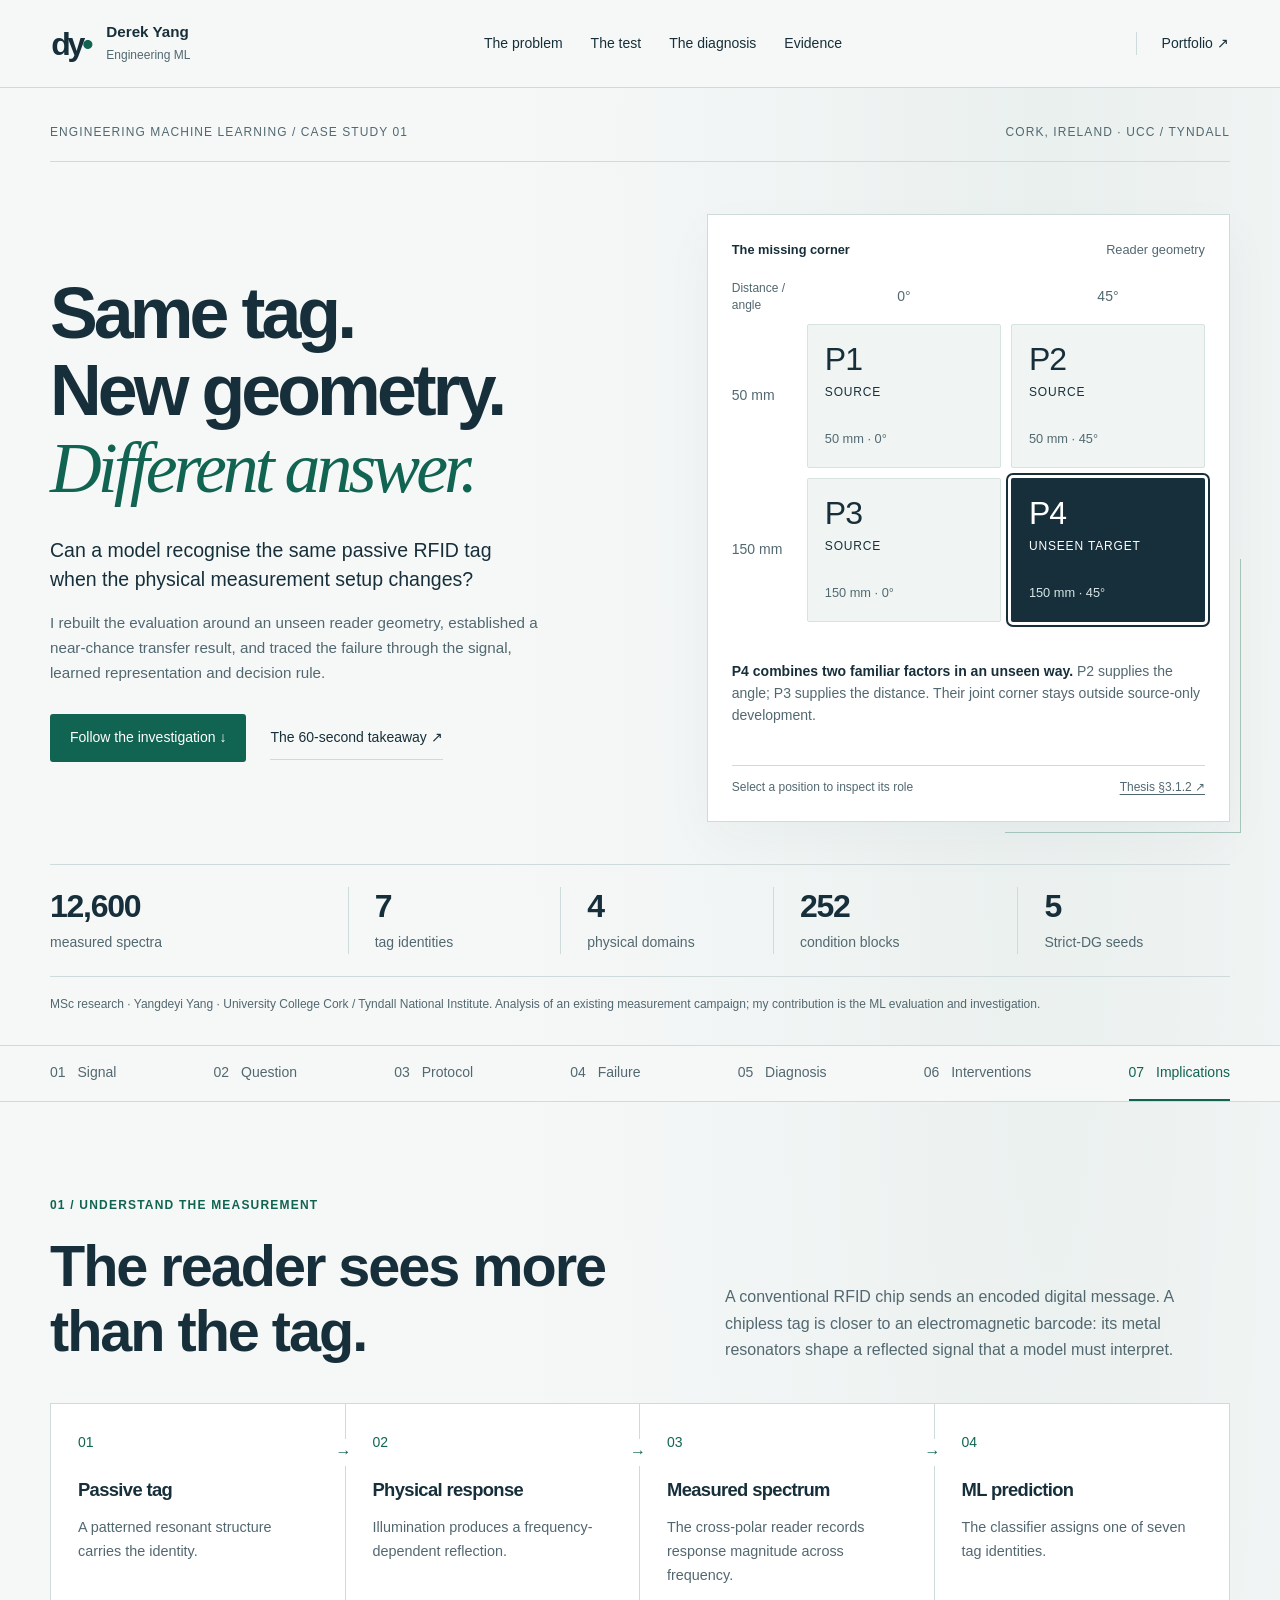
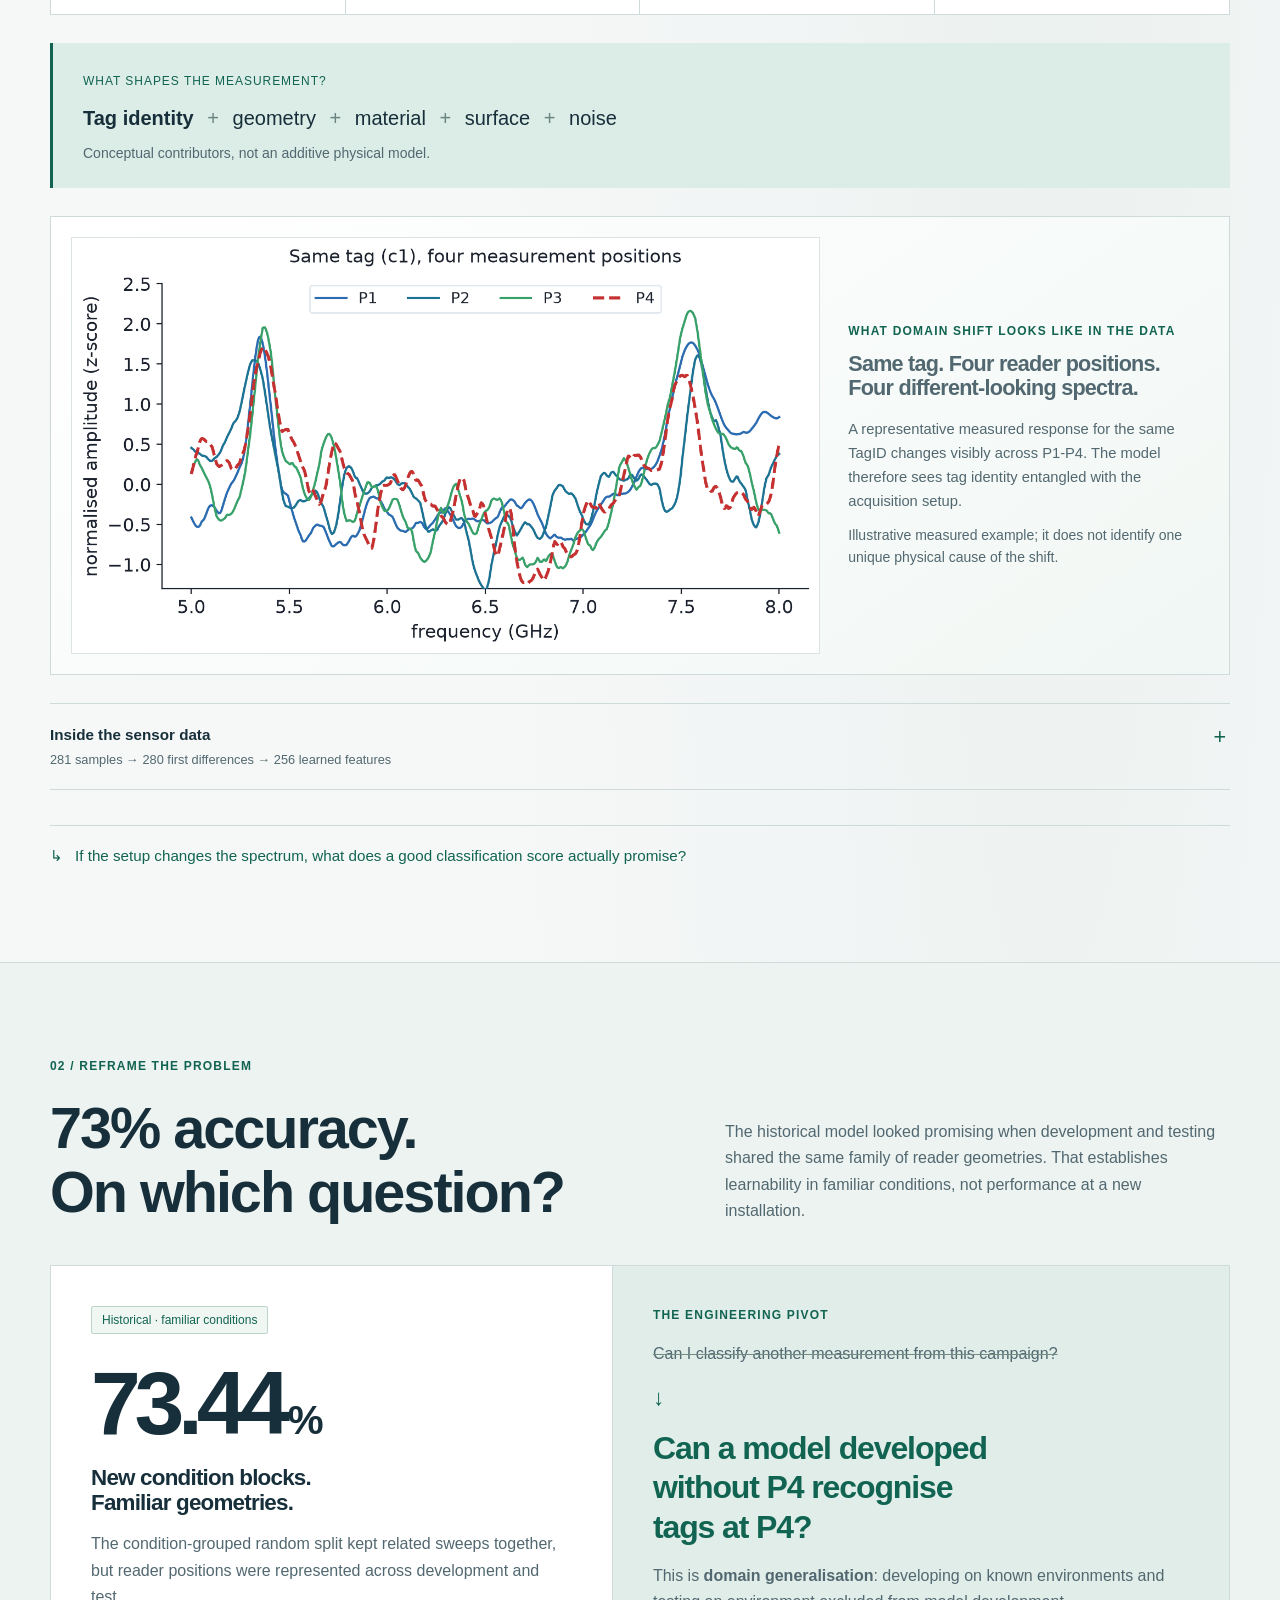
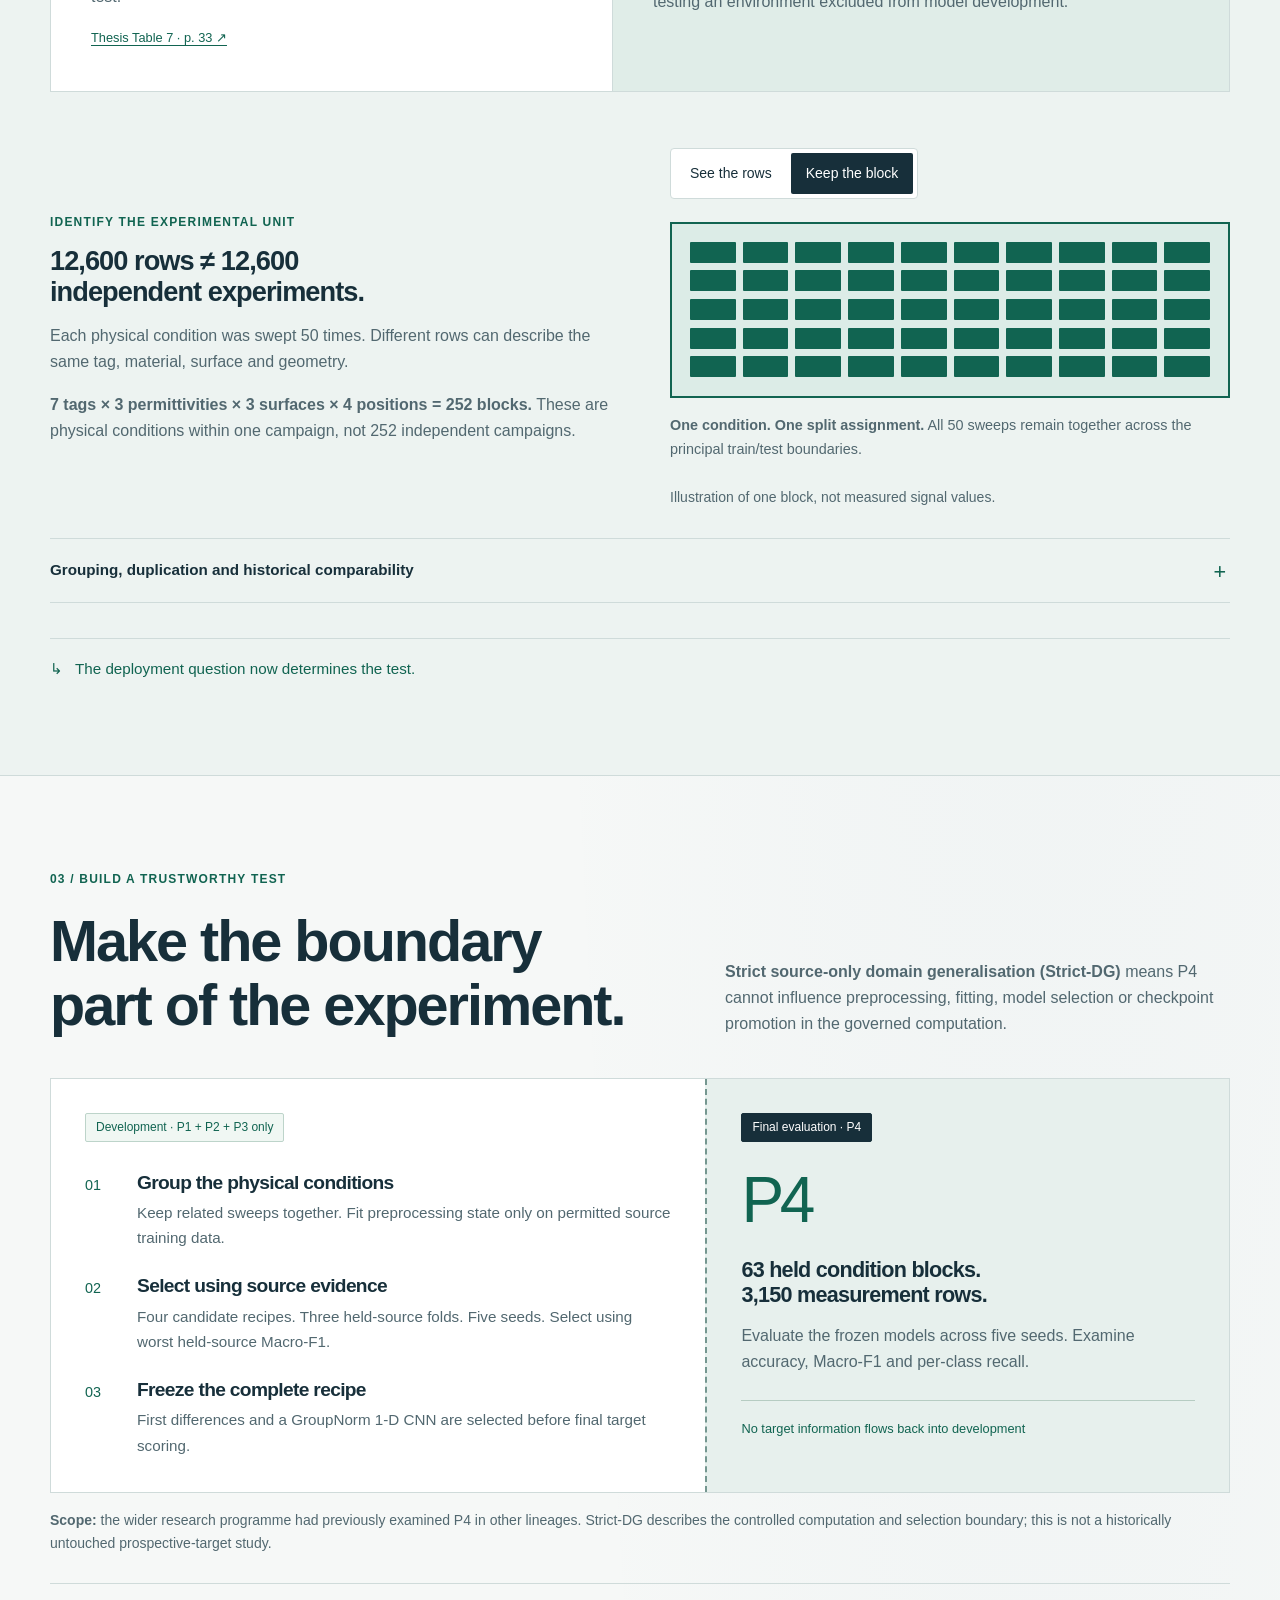
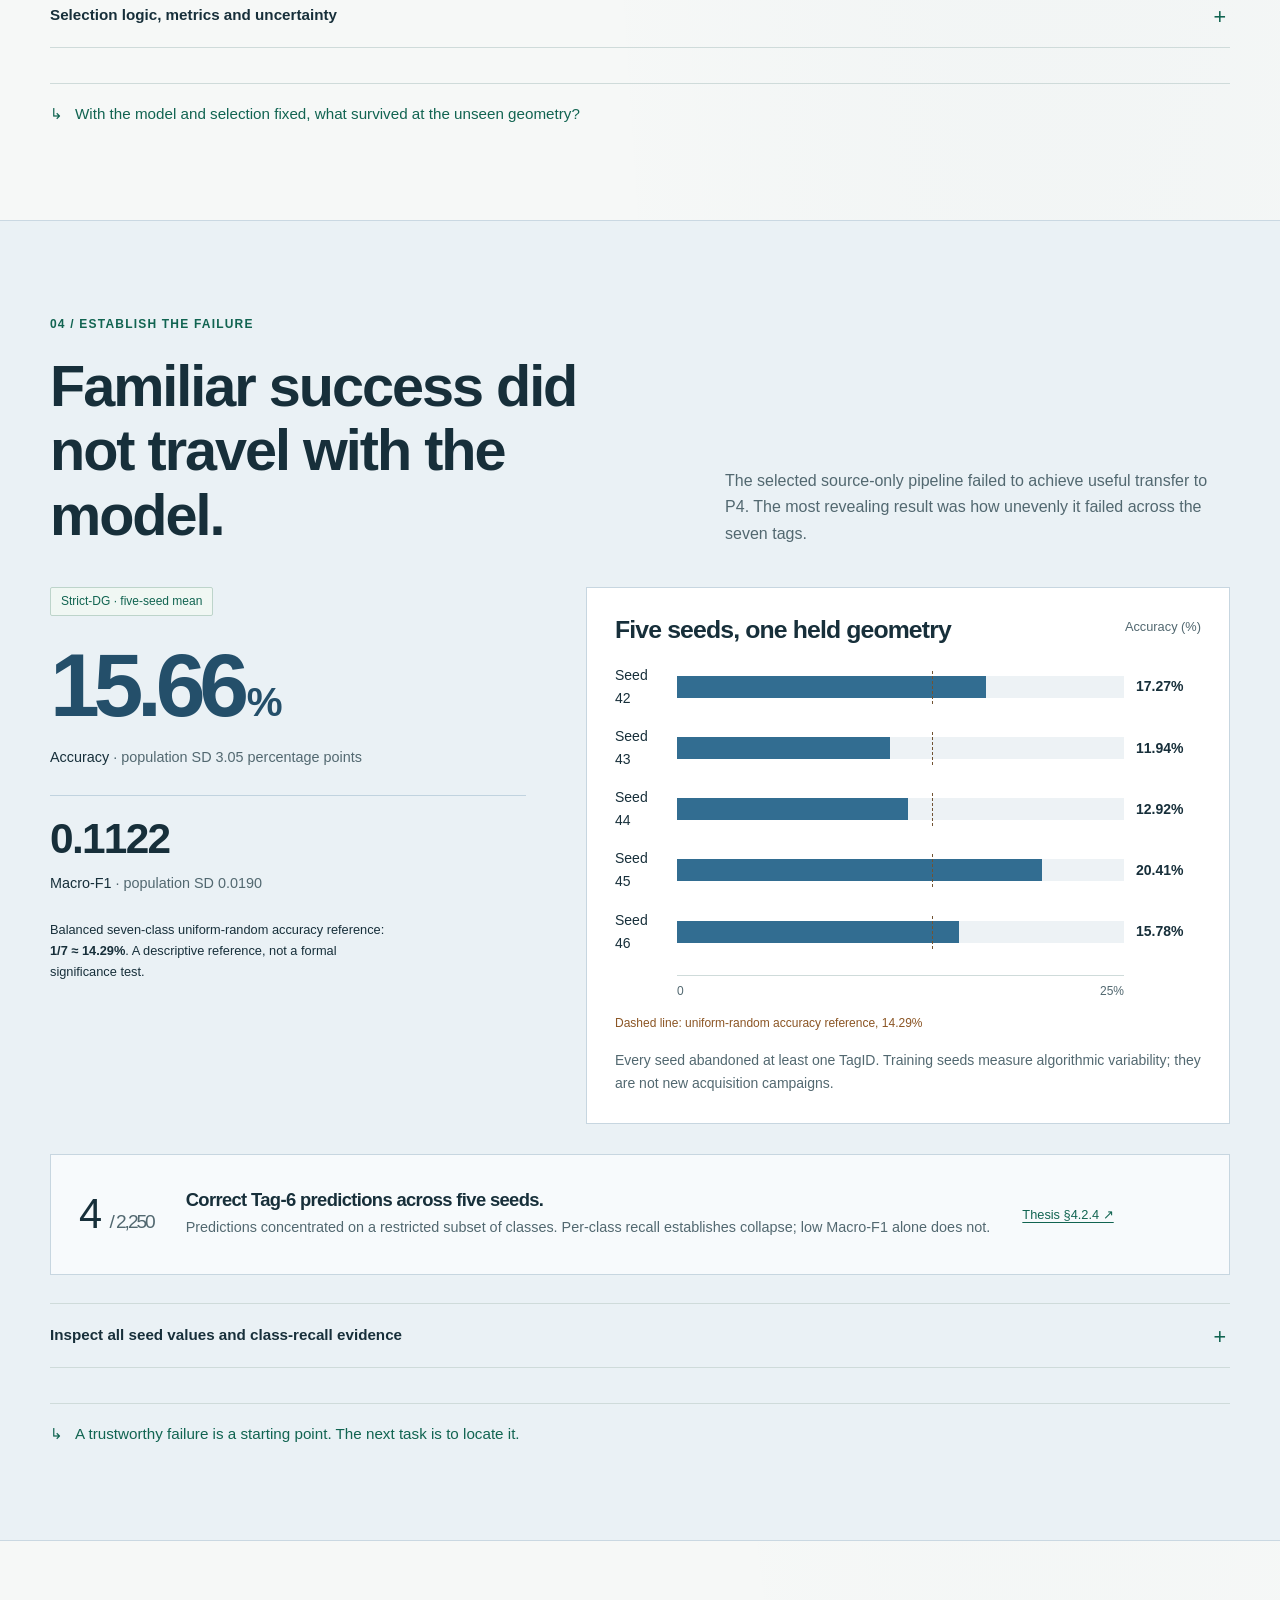
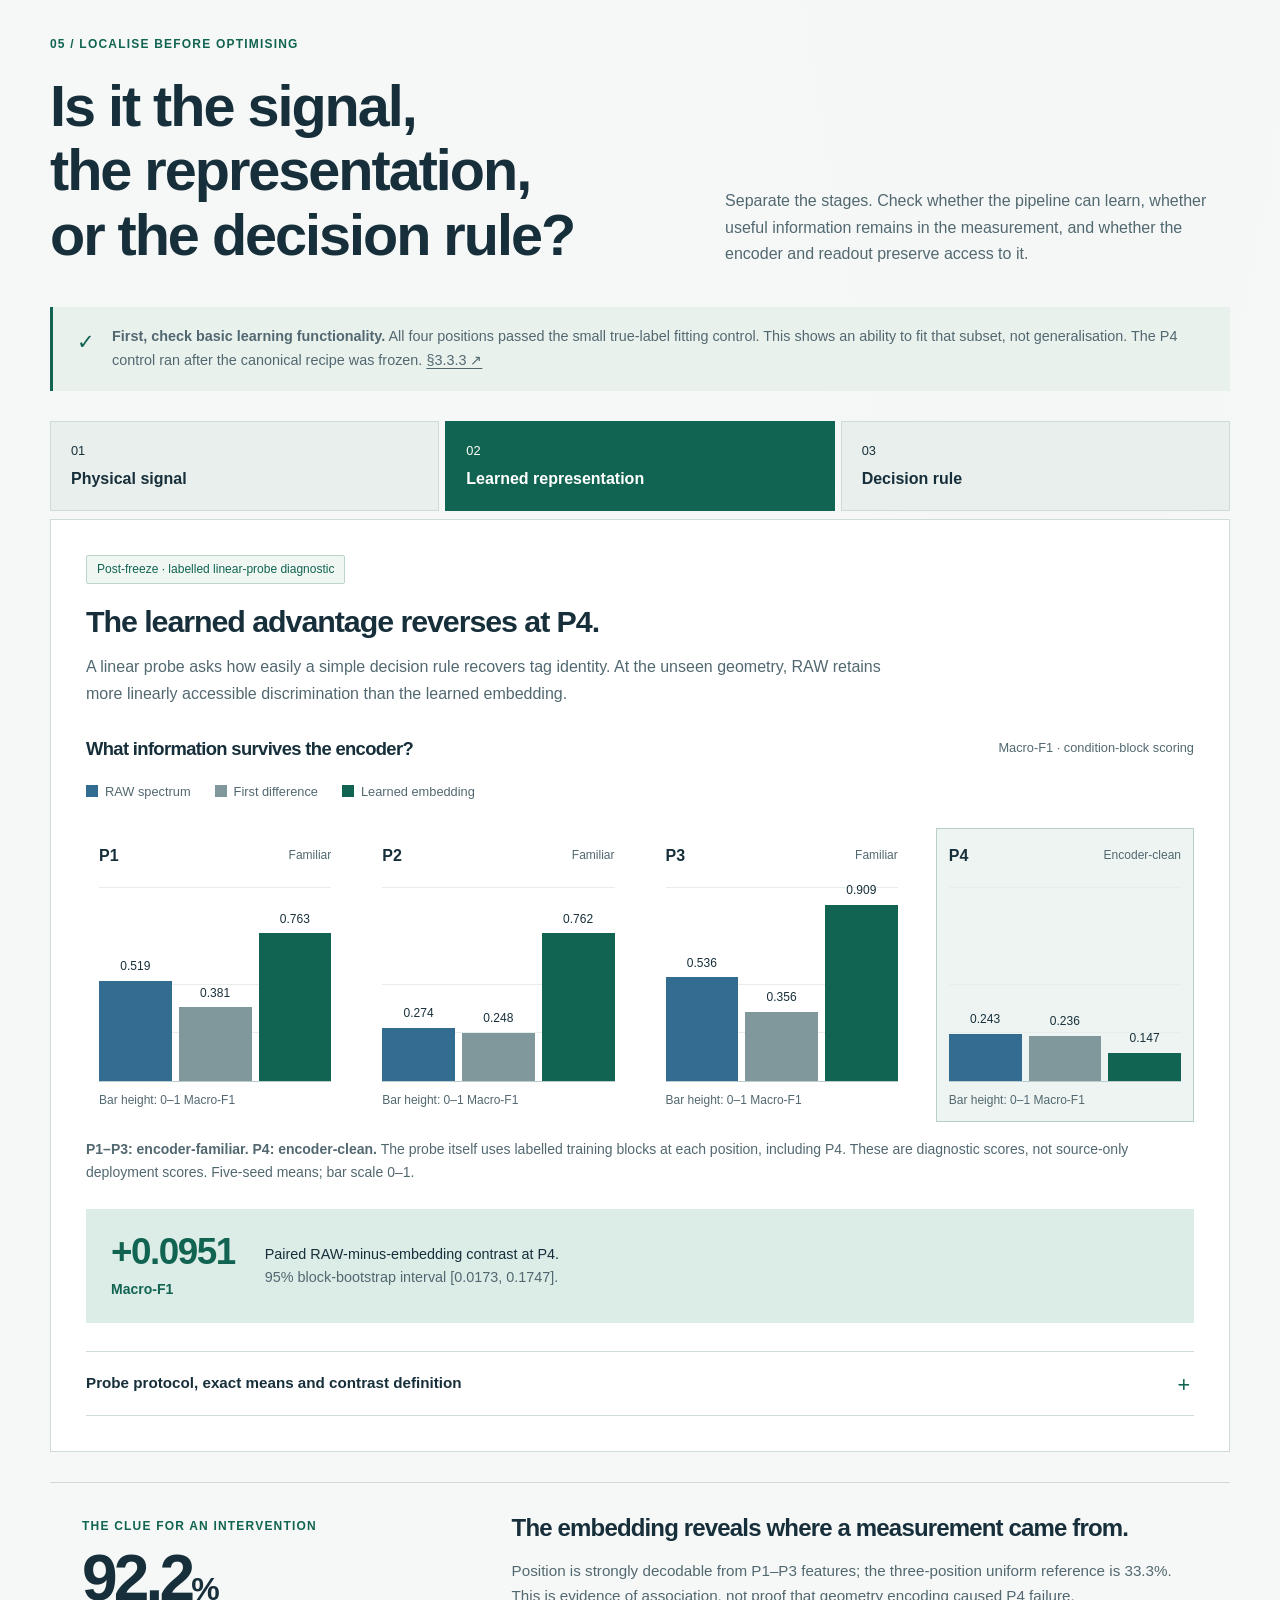
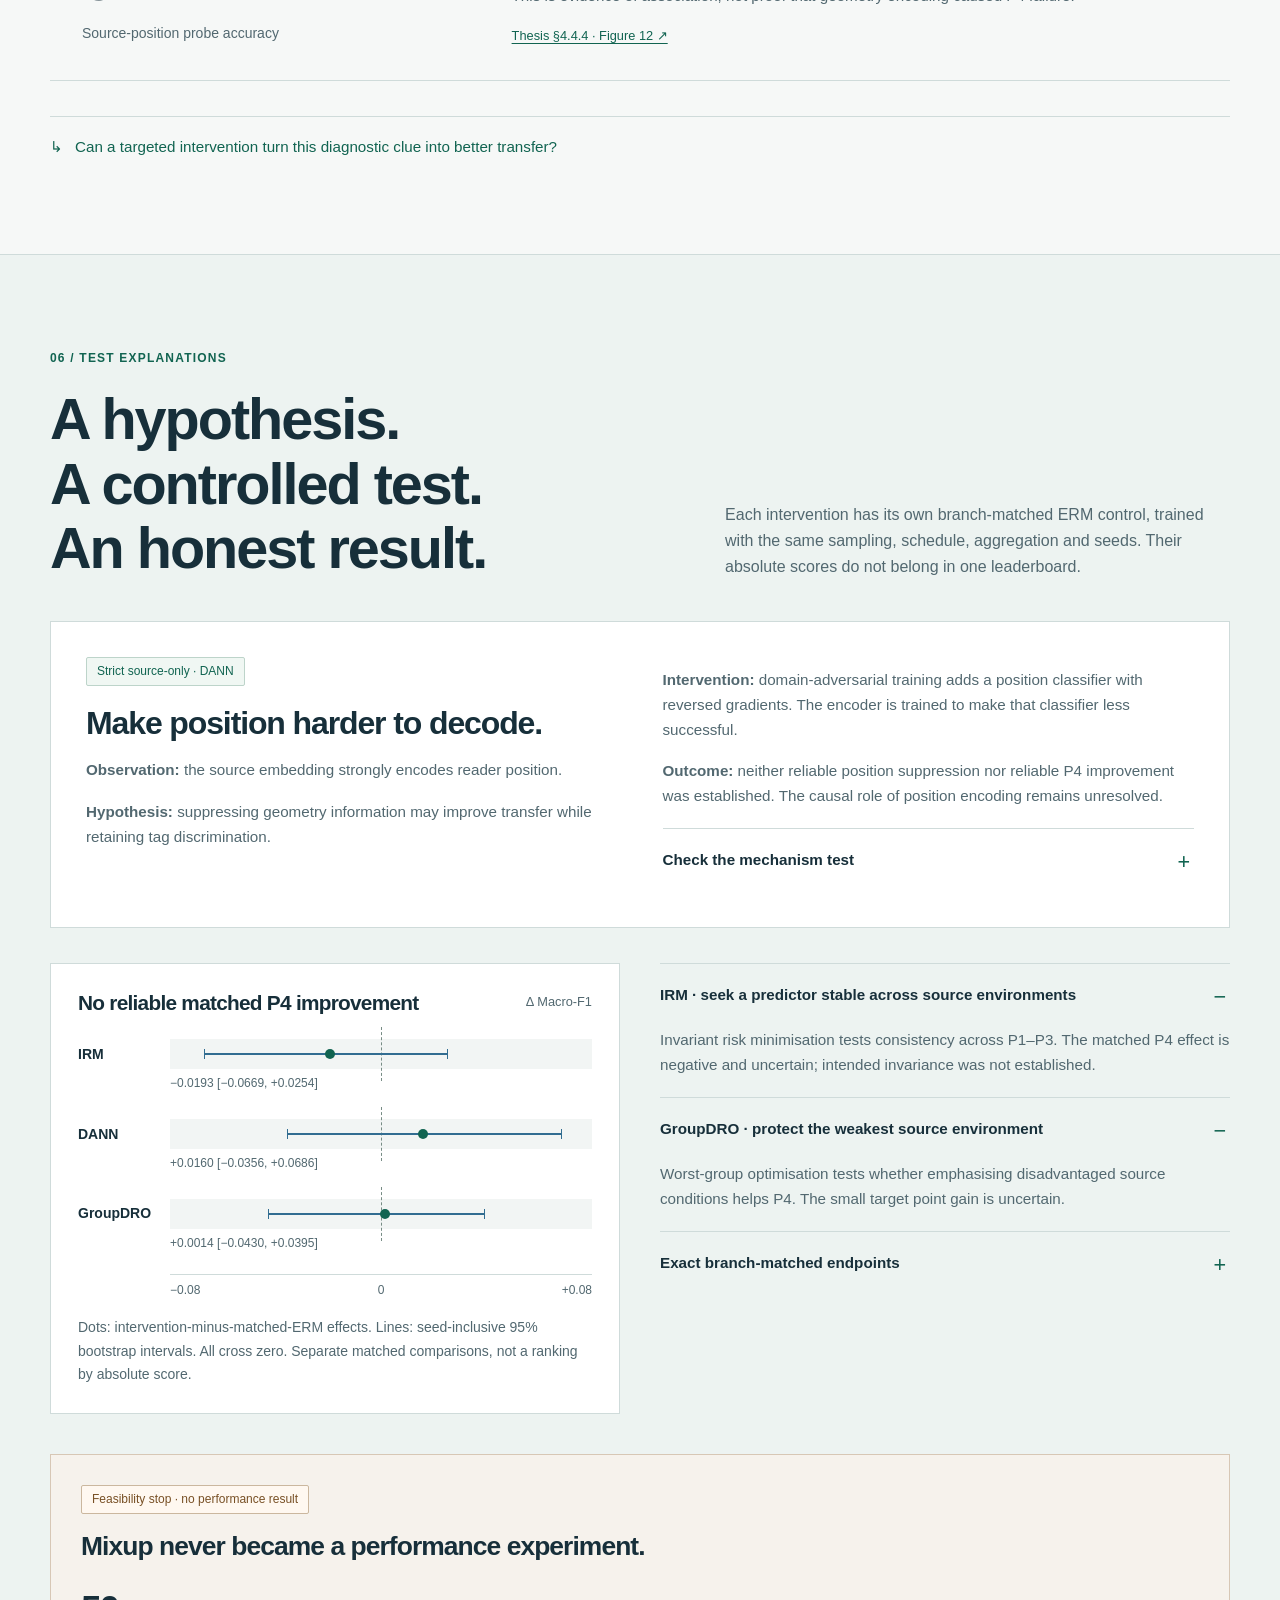
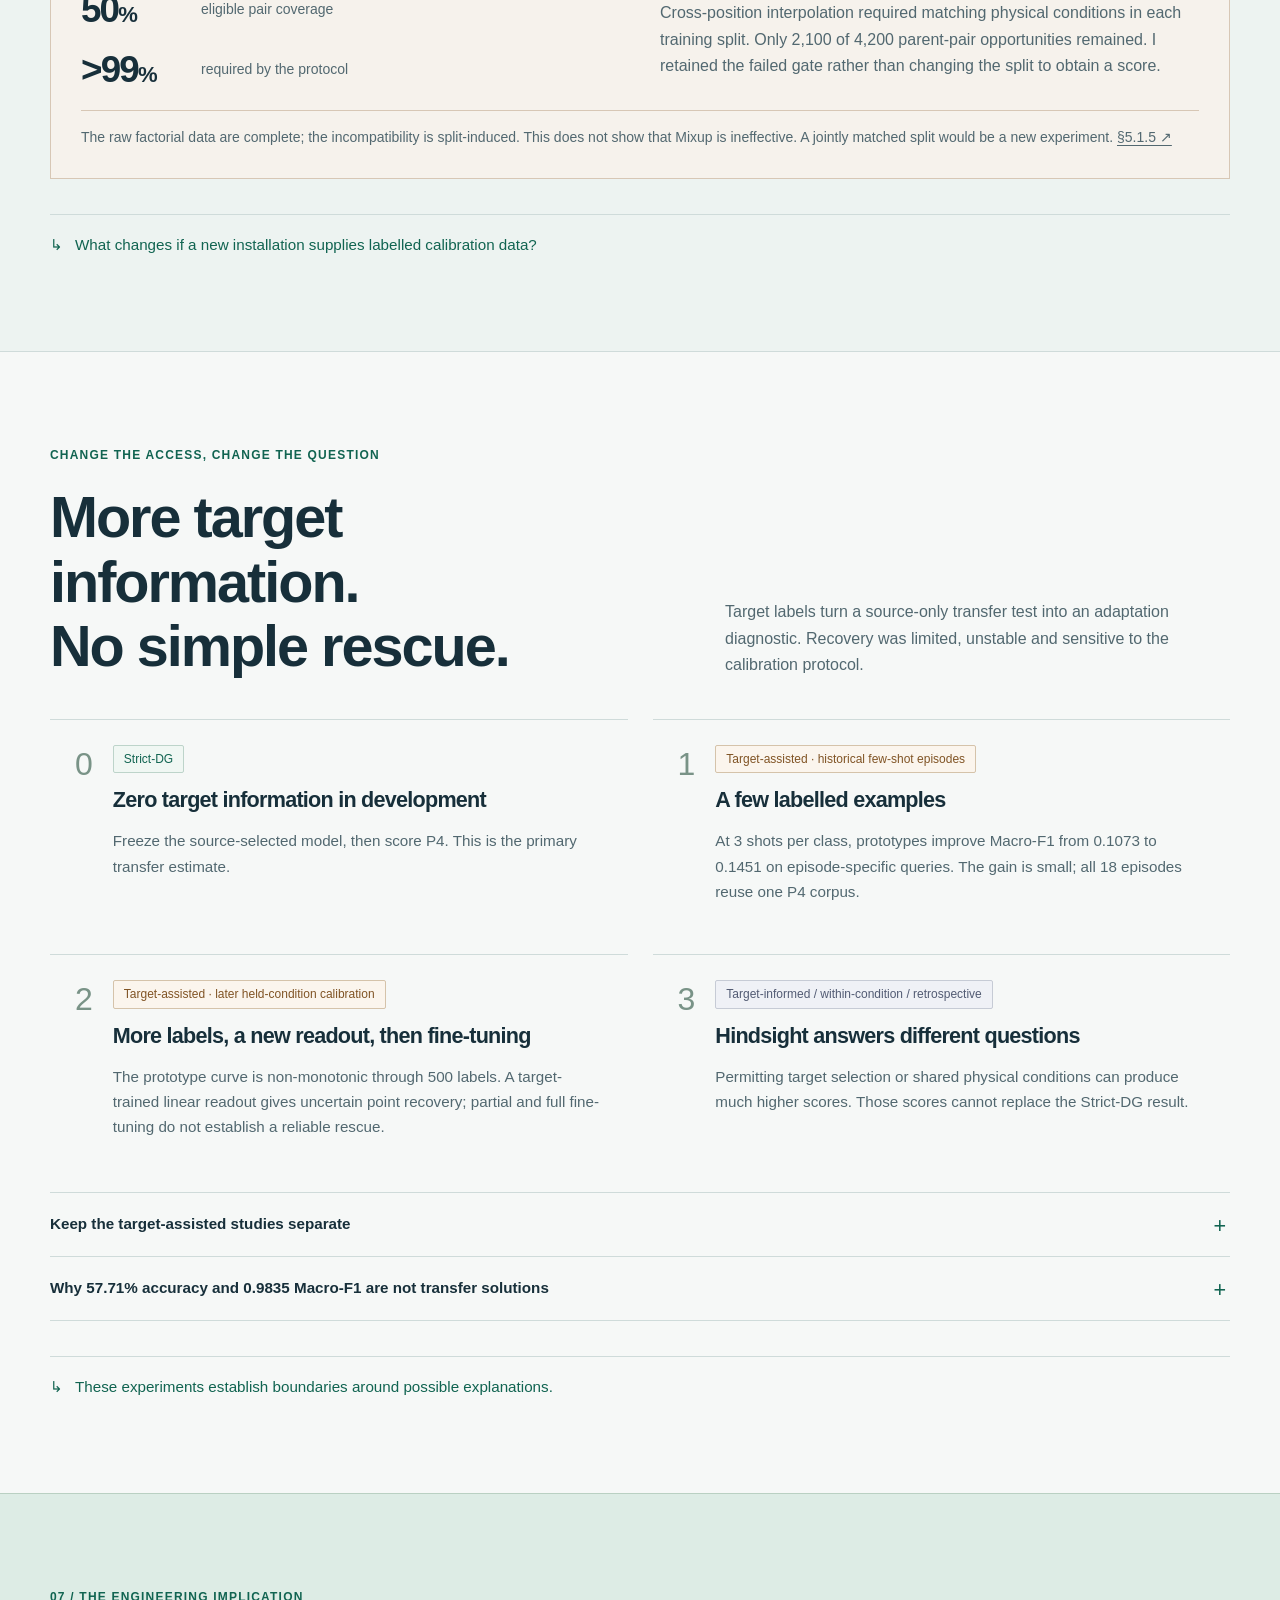
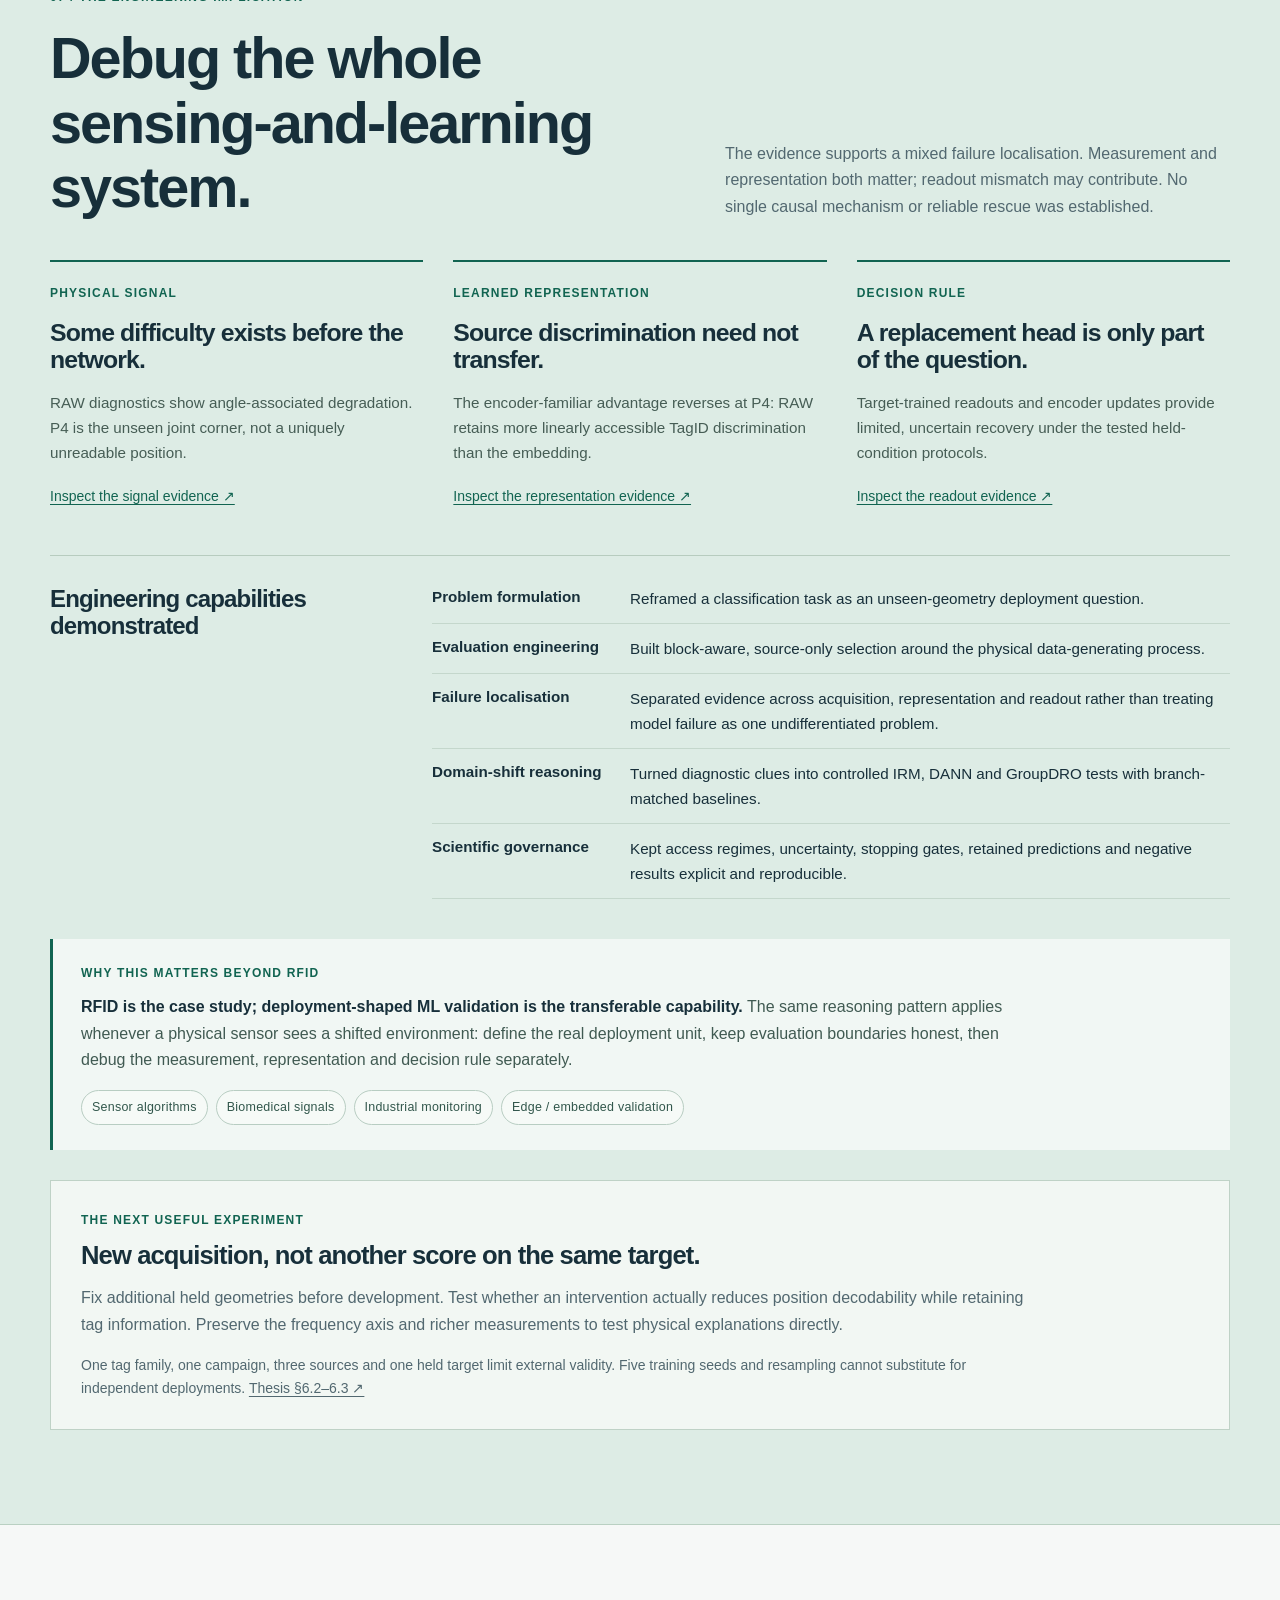
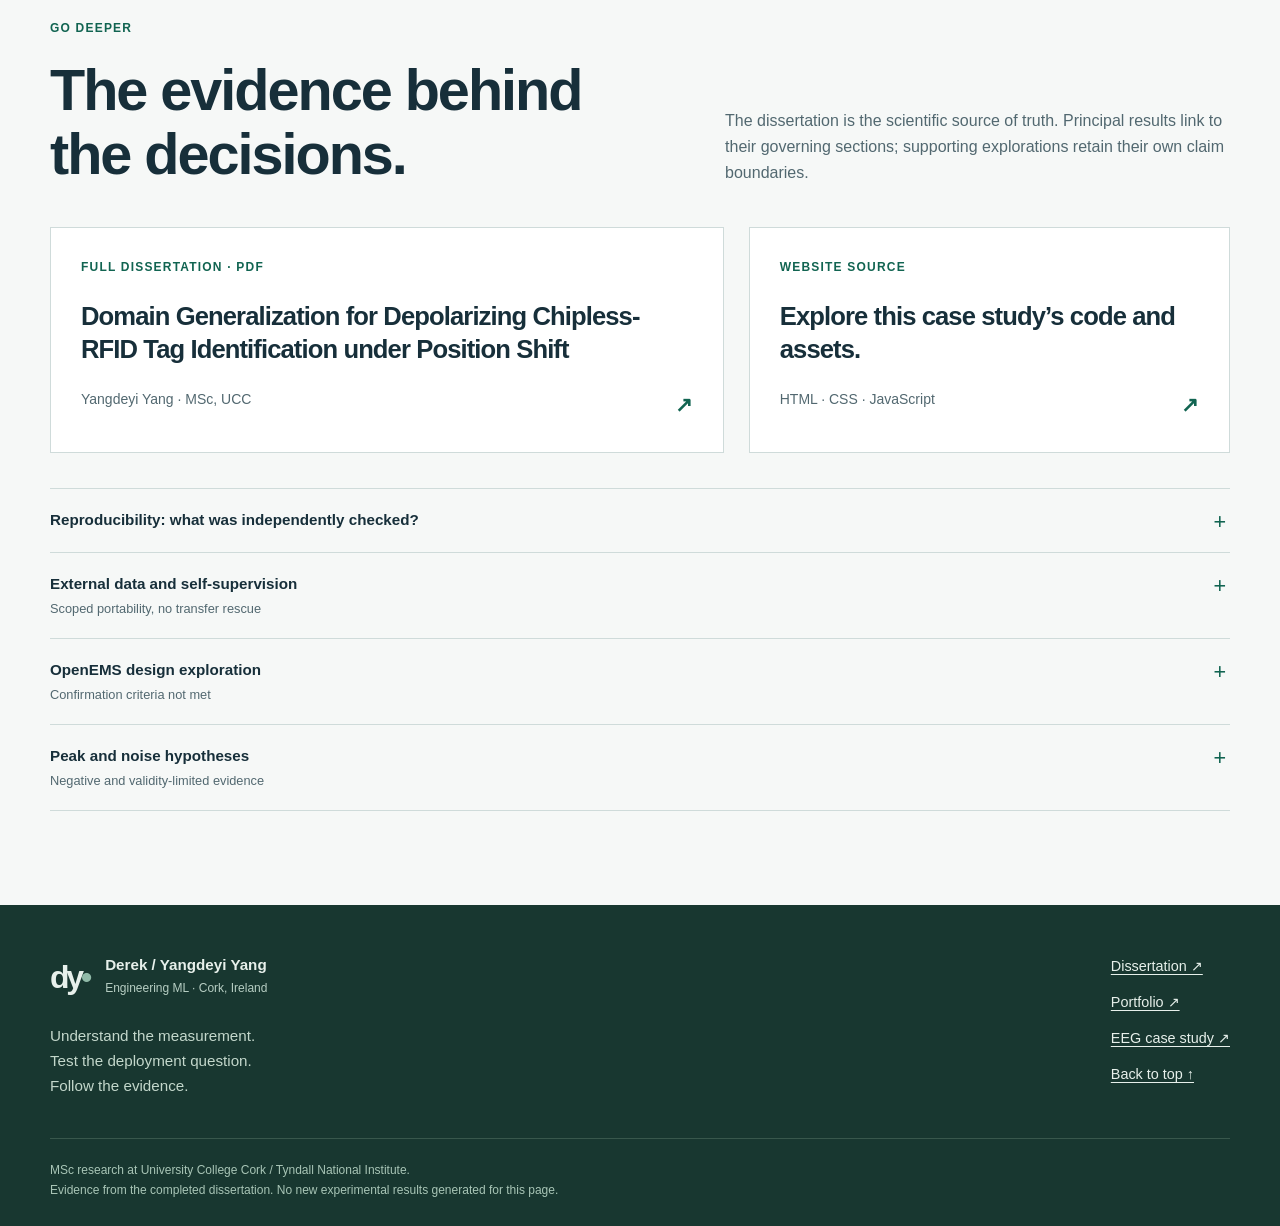
==== CRFID-research-website/index.html @ f4a33260 "Consolidate EEG and CRFID case-study deployments" ====
<!doctype html>
<html lang="en">
<head>
<meta charset="utf-8"><meta name="viewport" content="width=device-width, initial-scale=1">
<meta name="description" content="Derek Yang's Engineering ML case study: physical domain shift, rigorous evaluation and failure localisation in chipless RFID.">
<meta name="author" content="Yangdeyi Yang"><meta name="theme-color" content="#f6f8f7">
<title>Same tag. New geometry. | Derek Yang · Engineering ML</title>
<link rel="icon" href="data:,">
<link rel="canonical" href="https://derekamethy.github.io/CRFID-research-website/">
<meta property="og:type" content="website">
<meta property="og:site_name" content="Derek Yang - Engineering ML">
<meta property="og:title" content="Same tag. New geometry. Different answer.">
<meta property="og:description" content="A physical-world ML case study in domain shift, rigorous evaluation and failure localisation for chipless RFID.">
<meta property="og:url" content="https://derekamethy.github.io/CRFID-research-website/">
<meta name="twitter:card" content="summary">
<meta name="twitter:title" content="Same tag. New geometry. Different answer.">
<meta name="twitter:description" content="Engineering ML case study: deployment-shaped evaluation, domain shift and failure localisation in chipless RFID.">
<link rel="stylesheet" href="./src/styles/case-study.css"><script defer src="./src/app.js"></script>
</head>
<body>
<a class="skip-link" href="#main">Skip to content</a>
<header class="site-header">
<a class="identity" href="#hero" aria-label="Derek Yang, back to top"><span class="monogram">dy<span>•</span></span><span>Derek Yang<small>Engineering ML</small></span></a>
<button class="menu-toggle" aria-expanded="false" aria-controls="main-nav" hidden>Menu <span aria-hidden="true">+</span></button>
<nav id="main-nav" aria-label="Main navigation"><a href="#physical-problem">The problem</a><a href="#strict-test">The test</a><a href="#diagnostics">The diagnosis</a><a href="#technical-evidence">Evidence</a></nav>
<a class="portfolio-link" href="https://derekamethy.github.io/">Portfolio ↗</a>
</header>
<main id="main">
<section class="hero wrap" id="hero" aria-labelledby="hero-title">
<div class="hero-context"><span>Engineering machine learning / case study 01</span><span>Cork, Ireland · UCC / Tyndall</span></div>
<div class="hero-grid"><div class="hero-copy">
<h1 id="hero-title">Same tag.<br>New geometry.<br><em>Different answer.</em></h1>
<p class="hero-lead">Can a model recognise the same passive RFID tag when the physical measurement setup changes?</p>
<p class="hero-contribution">I rebuilt the evaluation around an unseen reader geometry, established a near-chance transfer result, and traced the failure through the signal, learned representation and decision rule.</p>
<div class="actions"><a class="button primary" href="#physical-problem">Follow the investigation ↓</a><a class="text-link" href="#conclusions">The 60-second takeaway ↗</a></div>
</div>
<figure class="geometry-figure">
<div class="figure-top"><span>The missing corner</span><span>Reader geometry</span></div>
<div class="geometry-grid" role="group" aria-label="Four reader geometries. P1 to P3 are sources; P4 is the held target.">
<span class="axis-corner">Distance / angle</span><span class="axis">0°</span><span class="axis">45°</span>
<span class="axis distance">50 mm</span><button class="geometry source" data-position="P1" aria-pressed="false"><span class="position">P1</span><span class="geometry-role">Source</span><span class="geometry-coordinate">50 mm · 0°</span></button><button class="geometry source" data-position="P2" aria-pressed="false"><span class="position">P2</span><span class="geometry-role">Source</span><span class="geometry-coordinate">50 mm · 45°</span></button>
<span class="axis distance">150 mm</span><button class="geometry source" data-position="P3" aria-pressed="false"><span class="position">P3</span><span class="geometry-role">Source</span><span class="geometry-coordinate">150 mm · 0°</span></button><button class="geometry target" data-position="P4" aria-pressed="true"><span class="position">P4</span><span class="geometry-role">Unseen target</span><span class="geometry-coordinate">150 mm · 45°</span></button>
</div>
<figcaption id="geometry-caption" aria-live="polite"><strong>P4 combines two familiar factors in an unseen way.</strong> P2 supplies the angle; P3 supplies the distance. Their joint corner stays outside source-only development.</figcaption>
<div class="figure-bottom"><span>Select a position to inspect its role</span><a href="./assets/dissertation.pdf#page=31">Thesis §3.1.2 ↗</a></div>
</figure></div>
<dl class="dataset-strip"><div><dt>12,600</dt><dd>measured spectra</dd></div><div><dt>7</dt><dd>tag identities</dd></div><div><dt>4</dt><dd>physical domains</dd></div><div><dt>252</dt><dd>condition blocks</dd></div><div><dt>5</dt><dd>Strict-DG seeds</dd></div></dl>
<p class="credit-line">MSc research · Yangdeyi Yang · University College Cork / Tyndall National Institute. Analysis of an existing measurement campaign; my contribution is the ML evaluation and investigation.</p>
</section>
<div class="chapter-nav"><nav class="wrap" aria-label="Investigation chapters"><a href="#physical-problem">01 <span>Signal</span></a><a href="#evaluation-problem">02 <span>Question</span></a><a href="#strict-test">03 <span>Protocol</span></a><a href="#turning-point">04 <span>Failure</span></a><a href="#diagnostics">05 <span>Diagnosis</span></a><a href="#hypothesis-tests">06 <span>Interventions</span></a><a href="#conclusions">07 <span>Implications</span></a></nav></div>

<section class="section wrap" id="physical-problem" aria-labelledby="physical-title">
<div class="section-heading"><span class="eyebrow">01 / Understand the measurement</span><h2 id="physical-title">The reader sees more<br>than the tag.</h2><p>A conventional RFID chip sends an encoded digital message. A chipless tag is closer to an electromagnetic barcode: its metal resonators shape a reflected signal that a model must interpret.</p></div>
<ol class="measurement-flow" aria-label="Measurement and recognition pipeline"><li><span class="step-number">01</span><h3>Passive tag</h3><p>A patterned resonant structure carries the identity.</p></li><li><span class="step-number">02</span><h3>Physical response</h3><p>Illumination produces a frequency-dependent reflection.</p></li><li><span class="step-number">03</span><h3>Measured spectrum</h3><p>The cross-polar reader records response magnitude across frequency.</p></li><li><span class="step-number">04</span><h3>ML prediction</h3><p>The classifier assigns one of seven tag identities.</p></li></ol>
<div class="measurement-note"><span class="label">What shapes the measurement?</span><p><strong>Tag identity</strong><span> + </span>geometry<span> + </span>material<span> + </span>surface<span> + </span>noise</p><small>Conceptual contributors, not an additive physical model.</small></div>
<figure class="shift-evidence"><img src="./assets/scientific/measured_spectra_same_tag_across_positions.png" width="1361" height="755" loading="lazy" alt="Measured normalized spectral response for the same chipless RFID tag across reader positions P1 to P4."><figcaption><span class="eyebrow">What domain shift looks like in the data</span><h3>Same tag. Four reader positions. Four different-looking spectra.</h3><p>A representative measured response for the same TagID changes visibly across P1-P4. The model therefore sees tag identity entangled with the acquisition setup.</p><small>Illustrative measured example; it does not identify one unique physical cause of the shift.</small></figcaption></figure>
<details class="technical"><summary>Inside the sensor data <span>281 samples → 280 first differences → 256 learned features</span></summary><div class="detail-body"><div><h3>What “RAW” means here</h3><p>RAW is the supplied 281-point cross-polar radar-cross-section magnitude representation, already cropped from the instrument sweep. The intended band is 5–8 GHz, but the authoritative sample-by-sample frequency axis and crop indices are unavailable. Phase and richer polarimetric channels are also unavailable.</p><p>First differencing emphasises local spectral changes and reduces sensitivity to slowly varying baseline structure. The encoder converts these samples into 256 learned features.</p><a class="source-link" href="./assets/dissertation.pdf#page=33">Thesis §3.1.4 · pp. 23–24 ↗</a></div></div></details>
<p class="bridge">If the setup changes the spectrum, what does a good classification score actually promise?</p>
</section>

<section class="section tinted" id="evaluation-problem" aria-labelledby="evaluation-title"><div class="wrap">
<div class="section-heading"><span class="eyebrow">02 / Reframe the problem</span><h2 id="evaluation-title">73% accuracy.<br>On which question?</h2><p>The historical model looked promising when development and testing shared the same family of reader geometries. That establishes learnability in familiar conditions, not performance at a new installation.</p></div>
<div class="question-grid"><div class="historical-result"><span class="regime">Historical · familiar conditions</span><div class="large-number">73.44<span>%</span></div><h3>New condition blocks.<br>Familiar geometries.</h3><p>The condition-grouped random split kept related sweeps together, but reader positions were represented across development and test.</p><a class="source-link" href="./assets/dissertation.pdf#page=43">Thesis Table 7 · p. 33 ↗</a></div><div class="reframed-question"><span class="eyebrow">The engineering pivot</span><p class="old-question">Can I classify another measurement from this campaign?</p><span class="pivot-line" aria-hidden="true">↓</span><h3>Can a model developed<br>without P4 recognise<br>tags at P4?</h3><p>This is <strong>domain generalisation</strong>: developing on known environments and testing an environment excluded from model development.</p></div></div>
<div class="group-explainer"><div><span class="eyebrow">Identify the experimental unit</span><h3>12,600 rows ≠ 12,600<br>independent experiments.</h3><p>Each physical condition was swept 50 times. Different rows can describe the same tag, material, surface and geometry.</p><p><strong>7 tags × 3 permittivities × 3 surfaces × 4 positions = 252 blocks.</strong> These are physical conditions within one campaign, not 252 independent campaigns.</p></div><div class="block-demo"><div class="segmented" role="group" aria-label="Repeated-measurement explanation"><button data-group-mode="rows" aria-pressed="false">See the rows</button><button data-group-mode="blocks" aria-pressed="true">Keep the block</button></div><div class="sweep-grid grouped" id="sweep-grid" role="img" aria-label="Fifty repeated sweeps enclosed as one physical condition block"></div><p id="block-caption" aria-live="polite"><strong>One condition. One split assignment.</strong> All 50 sweeps remain together across the principal train/test boundaries.</p><small>Illustration of one block, not measured signal values.</small></div></div>
<details class="technical"><summary>Grouping, duplication and historical comparability</summary><div class="detail-body"><p>Grouping uses TagID, permittivity, surface and position. The audit found 4,299 unique exact signal hashes, but a different hash does not establish independence. Physical metadata defines the grouping.</p><p>The historical leave-P4-out accuracy was 0.3185. It motivates the transfer question, but is <strong>not a matched comparison</strong> with canonical Strict-DG 0.1566: representation, architecture and validation lineage change. The gap cannot be attributed specifically to leakage, governance or selection.</p><p>The 73.44% familiar-condition result was already block-grouped. Its limitation is familiar geometry; it is not a demonstrated repeat-leakage result.</p><a class="source-link" href="./assets/dissertation.pdf#page=44">Thesis §3.1.3, §4.1 and §4.2.3 ↗</a></div></details>
<p class="bridge">The deployment question now determines the test.</p>
</div></section>

<section class="section wrap" id="strict-test" aria-labelledby="protocol-title">
<div class="section-heading"><span class="eyebrow">03 / Build a trustworthy test</span><h2 id="protocol-title">Make the boundary<br>part of the experiment.</h2><p><strong>Strict source-only domain generalisation (Strict-DG)</strong> means P4 cannot influence preprocessing, fitting, model selection or checkpoint promotion in the governed computation.</p></div>
<div class="protocol-layout"><div class="source-zone"><span class="regime">Development · P1 + P2 + P3 only</span><ol class="protocol-steps"><li><span>01</span><div><h3>Group the physical conditions</h3><p>Keep related sweeps together. Fit preprocessing state only on permitted source training data.</p></div></li><li><span>02</span><div><h3>Select using source evidence</h3><p>Four candidate recipes. Three held-source folds. Five seeds. Select using worst held-source Macro-F1.</p></div></li><li><span>03</span><div><h3>Freeze the complete recipe</h3><p>First differences and a GroupNorm 1-D CNN are selected before final target scoring.</p></div></li></ol></div><div class="target-zone"><span class="regime target-label">Final evaluation · P4</span><div class="target-symbol" aria-hidden="true">P4</div><h3>63 held condition blocks.<br>3,150 measurement rows.</h3><p>Evaluate the frozen models across five seeds. Examine accuracy, Macro-F1 and per-class recall.</p><span class="boundary-label">No target information flows back into development</span></div></div>
<p class="boundary-note"><strong>Scope:</strong> the wider research programme had previously examined P4 in other lineages. Strict-DG describes the controlled computation and selection boundary; this is not a historically untouched prospective-target study.</p>
<details class="technical"><summary>Selection logic, metrics and uncertainty</summary><div class="detail-body two-column"><div><h3>Why this recipe?</h3><p>Candidates: raw-spectrum ERM (C0), first-difference ERM (C1), source nearest-class-mean readout (C2), and source CORAL alignment (C3). ERM means ordinary average training-loss minimisation. C1 won the primary worst-held-source Macro-F1 criterion; tie-breaks did not affect selection.</p><p>Source-score reuse regret averaged 0.013439. This provides descriptive support within four candidates, not a fresh nested selection experiment or evidence of target-optimal selection.</p><a class="source-link" href="./assets/dissertation.pdf#page=45">Thesis §4.2.1–4.2.2 · Tables 8–9 ↗</a></div><div><h3>Why more than accuracy?</h3><p><strong>Accuracy</strong> counts correct predictions. <strong>Macro-F1</strong> equally weights each class through precision and recall. <strong>Recall</strong> measures how often a true class is recognised; zero recall exposes an abandoned class.</p><p>Five-seed population SD describes training variability, not a confidence interval. Matched diagnostics use their declared units, including 10,000-replicate paired, tag-stratified condition-block bootstrap intervals and seed sensitivity. These intervals do not represent uncertainty across new installations.</p><a class="source-link" href="./assets/dissertation.pdf#page=40">Thesis §3.3 · pp. 30–32 ↗</a></div></div></details>
<p class="bridge">With the model and selection fixed, what survived at the unseen geometry?</p>
</section>

<section class="section result-section" id="turning-point" aria-labelledby="result-title"><div class="wrap">
<div class="section-heading"><span class="eyebrow">04 / Establish the failure</span><h2 id="result-title">Familiar success did<br>not travel with the model.</h2><p>The selected source-only pipeline failed to achieve useful transfer to P4. The most revealing result was how unevenly it failed across the seven tags.</p></div>
<div class="result-grid"><div class="result-metrics"><span class="regime">Strict-DG · five-seed mean</span><div class="large-number">15.66<span>%</span></div><p>Accuracy <span class="muted">· population SD 3.05 percentage points</span></p><div class="f1-result"><strong>0.1122</strong><p>Macro-F1 <span class="muted">· population SD 0.0190</span></p></div><p class="reference-note">Balanced seven-class uniform-random accuracy reference: <strong>1/7 ≈ 14.29%</strong>. A descriptive reference, not a formal significance test.</p></div><figure class="seed-figure"><div class="figure-top"><h3>Five seeds, one held geometry</h3><span>Accuracy (%)</span></div><div id="seed-chart" class="seed-chart"></div><figcaption>Every seed abandoned at least one TagID. Training seeds measure algorithmic variability; they are not new acquisition campaigns.</figcaption></figure></div>
<div class="collapse-callout"><span class="collapse-number">4 <small>/ 2,250</small></span><div><h3>Correct Tag-6 predictions across five seeds.</h3><p>Predictions concentrated on a restricted subset of classes. Per-class recall establishes collapse; low Macro-F1 alone does not.</p></div><a class="source-link" href="./assets/dissertation.pdf#page=48">Thesis §4.2.4 ↗</a></div>
<details class="technical"><summary>Inspect all seed values and class-recall evidence</summary><div class="detail-body two-column"><div class="table-scroll"><table id="seed-data"><caption>Thesis Table 10 · full held-P4 scores</caption><thead><tr><th scope="col">Seed</th><th>Epoch</th><th>Accuracy</th><th>Macro-F1</th></tr></thead><tbody>
<tr><th>42</th><td>13</td><td>0.172698</td><td>0.123054</td></tr><tr><th>43</th><td>13</td><td>0.119365</td><td>0.096557</td></tr><tr><th>44</th><td>9</td><td>0.129206</td><td>0.100795</td></tr><tr><th>45</th><td>10</td><td>0.204127</td><td>0.144565</td></tr><tr><th>46</th><td>9</td><td>0.157778</td><td>0.096184</td></tr>
</tbody></table><p>Mean accuracy 0.156635; Macro-F1 0.112231. Dispersion is population SD (ddof = 0).</p><a href="./assets/dissertation.pdf#page=47">Read the full result ↗</a></div><figure><a class="figure-link" href="./assets/scientific/v7_fig09_strict_dg_class_recall_collapse.png" data-figure><img src="./assets/scientific/v7_fig09_strict_dg_class_recall_collapse.png" width="1150" height="501" loading="lazy" alt="Per-class recall across five seeds. Every seed has at least one zero-recall class; Tag 6 is the most severe pooled case."><span>Enlarge class-recall figure ↗</span></a><figcaption>Existing project figure; interpretation checked against thesis Figure 8, p. 38.</figcaption></figure></div></details>
<p class="bridge">A trustworthy failure is a starting point. The next task is to locate it.</p>
</div></section>

<section class="section wrap" id="diagnostics" aria-labelledby="diagnostic-title">
<div class="section-heading"><span class="eyebrow">05 / Localise before optimising</span><h2 id="diagnostic-title">Is it the signal,<br>the representation,<br>or the decision rule?</h2><p>Separate the stages. Check whether the pipeline can learn, whether useful information remains in the measurement, and whether the encoder and readout preserve access to it.</p></div>
<div class="validity-check"><span aria-hidden="true">✓</span><p><strong>First, check basic learning functionality.</strong> All four positions passed the small true-label fitting control. This shows an ability to fit that subset, not generalisation. The P4 control ran after the canonical recipe was frozen. <a href="./assets/dissertation.pdf#page=42">§3.3.3 ↗</a></p></div>
<div class="diagnostic-tabs" role="group" aria-label="Failure investigation stages"><button id="tab-signal" data-panel="signal" aria-pressed="false">01 <span>Physical signal</span></button><button id="tab-representation" data-panel="representation" aria-pressed="true">02 <span>Learned representation</span></button><button id="tab-readout" data-panel="readout" aria-pressed="false">03 <span>Decision rule</span></button></div>
<div class="diagnostic-panel" id="signal" aria-labelledby="tab-signal">
<div class="panel-intro"><span class="regime">Post-freeze · acquisition diagnostic</span><h3>P4 is not uniquely difficult.</h3><p>P2 is also weak. Both 45° positions show poorer held-condition performance. The synchronised factorial analysis supports an adverse angle association, not one isolated electromagnetic cause.</p></div>
<div class="two-column"><figure><div class="figure-top"><h4>Within-position recognition</h4><span>Macro-F1 · row scoring</span></div><div class="mini-bars"><div><span>P1 · 0°</span><span class="mini-track"><i style="--bar:78.27%"></i></span><strong>0.2348</strong></div><div><span>P2 · 45°</span><span class="mini-track"><i style="--bar:39.8%"></i></span><strong>0.1194</strong></div><div><span>P3 · 0°</span><span class="mini-track"><i style="--bar:72.13%"></i></span><strong>0.2164</strong></div><div><span>P4 · 45°</span><span class="mini-track"><i style="--bar:44.07%"></i></span><strong>0.1322</strong></div></div><figcaption>Train separately at each position; test unseen condition blocks at that position. This is not Strict-DG. Bar scale 0–0.30; means shown, intervals below.</figcaption></figure><div class="finding"><span class="finding-value">−11.11 <small>pp</small></span><h4>Angle-associated block-accuracy contrast</h4><p>45° minus 0°: 95% paired-block interval <strong>[−16.03, −6.35] percentage points</strong>. Overall distance and interaction are not confirmed.</p><p>Degradation is also present in RAW before learned encoding. Its probe-specific angle contrast (−0.2619) is a different estimand from this CNN factorial effect.</p></div></div>
<details class="technical"><summary>Acquisition intervals and pairing rules</summary><div class="detail-body"><p>The factorial study synchronised folds, seeds and validation assignment across positions after an inherited pairing problem was found. Contrasts pair the same TagID–permittivity–surface conditions.</p><div class="table-scroll"><table><caption>Table 11 · within-position pooled-row Macro-F1</caption><thead><tr><th>Position</th><th>Mean</th><th>95% block interval</th></tr></thead><tbody><tr><th>P1</th><td>0.2348</td><td>[0.1788, 0.2846]</td></tr><tr><th>P2</th><td>0.1194</td><td>[0.0771, 0.1581]</td></tr><tr><th>P3</th><td>0.2164</td><td>[0.1631, 0.2649]</td></tr><tr><th>P4</th><td>0.1322</td><td>[0.0929, 0.1699]</td></tr></tbody></table></div><div class="table-scroll"><table><caption>Table 12 · synchronised block-accuracy contrasts</caption><thead><tr><th>Contrast</th><th>Estimate</th><th>95% interval</th></tr></thead><tbody><tr><th>Angle</th><td>−0.111111</td><td>[−0.160317, −0.063492]</td></tr><tr><th>Distance</th><td>−0.050794</td><td>[−0.106349, +0.007937]</td></tr><tr><th>Interaction</th><td>+0.114286</td><td>[−0.028571, +0.260317] seed-inclusive</td></tr></tbody></table></div><p>Angle/distance intervals fix seeds; the governing interaction sensitivity resamples seeds. The seeds-fixed interaction interval is [0.000000, +0.228571]. Distance is not proven irrelevant. Findings are limited to the sampled factor levels.</p><a class="source-link" href="./assets/dissertation.pdf#page=49">Thesis §4.3, Tables 11–12; §4.4.3, Table 15 ↗</a></div></details>
</div>
<div class="diagnostic-panel" id="representation" aria-labelledby="tab-representation">
<div class="panel-intro"><span class="regime">Post-freeze · labelled linear-probe diagnostic</span><h3>The learned advantage reverses at P4.</h3><p>A linear probe asks how easily a simple decision rule recovers tag identity. At the unseen geometry, RAW retains more linearly accessible discrimination than the learned embedding.</p></div>
<figure class="representation-figure"><div class="figure-top"><h4>What information survives the encoder?</h4><span>Macro-F1 · condition-block scoring</span></div><div class="chart-legend"><span><i class="raw-key"></i>RAW spectrum</span><span><i class="diff-key"></i>First difference</span><span><i class="embed-key"></i>Learned embedding</span></div><div id="representation-chart" class="representation-chart"></div><figcaption><strong>P1–P3: encoder-familiar. P4: encoder-clean.</strong> The probe itself uses labelled training blocks at each position, including P4. These are diagnostic scores, not source-only deployment scores. Five-seed means; bar scale 0–1.</figcaption></figure>
<div class="representation-takeaway"><strong>+0.0951 <small>Macro-F1</small></strong><p>Paired RAW-minus-embedding contrast at P4.<br><span>95% block-bootstrap interval [0.0173, 0.1747].</span></p></div>
<details class="technical"><summary>Probe protocol, exact means and contrast definition</summary><div class="detail-body"><p>The same Latin-square condition-block splits train a linear softmax probe for RAW (281 features), first difference (280) and the frozen C1 embedding (256). The endpoint pools 63 out-of-fold block-majority predictions per position and seed. Only P4 is encoder-clean.</p><div class="table-scroll"><table id="representation-data"><caption>Thesis Table 13 · five-seed representation means</caption><thead><tr><th>Position</th><th>RAW</th><th>Difference</th><th>Embedding</th></tr></thead><tbody><tr><th>P1</th><td>0.5192</td><td>0.3814</td><td>0.7632</td></tr><tr><th>P2</th><td>0.2737</td><td>0.2481</td><td>0.7623</td></tr><tr><th>P3</th><td>0.5363</td><td>0.3561</td><td>0.9095</td></tr><tr><th>P4</th><td>0.2427</td><td>0.2359</td><td>0.1472</td></tr></tbody></table></div><p>The +0.0951 contrast is the mean of the primary tag-stratified bootstrap contrast distribution, a different estimand from subtracting the separately aggregated means, 0.2427 − 0.1472.</p><p>This establishes a limitation in linearly accessible information under this probe, not proof that all TagID information was erased or that no other decoder could recover it.</p><a class="source-link" href="./assets/dissertation.pdf#page=54">Thesis §4.4.1–4.4.2 · Tables 13–14 ↗</a></div></details>
</div>
<div class="diagnostic-panel" id="readout" aria-labelledby="tab-readout">
<div class="panel-intro"><span class="regime assisted">Target-assisted · 500 labelled P4 samples</span><h3>A new decision boundary is not a reliable rescue.</h3><p>Keep the encoder fixed and train a linear readout on target support. This tests the source decision rule as a bottleneck while holding the representation constant.</p></div>
<div class="two-column"><div class="finding"><span class="finding-value">0.1427</span><h4>Held-condition Macro-F1</h4><p>The target-trained readout has a +0.0404 point effect versus the matched 500-label prototype adapter. Its 95% interval <strong>[−0.0409, +0.1165]</strong> crosses zero.</p></div><div><h4>Then allow the encoder to adapt.</h4><p>Partial fine-tuning reaches 0.1319 Macro-F1; full fine-tuning reaches 0.1296. Neither establishes a reliable improvement over the frozen linear readout.</p><p><strong>Readout mismatch may contribute.</strong> The tested procedures provide limited, uncertain recovery; they do not bound every possible decoder.</p><a class="source-link" href="./assets/dissertation.pdf#page=68">Thesis §5.2.5–5.2.6 · Table 21 ↗</a></div></div>
</div>
<div class="position-finding"><div><span class="eyebrow">The clue for an intervention</span><strong>92.2<small>%</small></strong><span>Source-position probe accuracy</span></div><div><h3>The embedding reveals where a measurement came from.</h3><p>Position is strongly decodable from P1–P3 features; the three-position uniform reference is 33.3%. This is evidence of association, not proof that geometry encoding caused P4 failure.</p><a class="source-link" href="./assets/dissertation.pdf#page=57">Thesis §4.4.4 · Figure 12 ↗</a></div></div>
<p class="bridge">Can a targeted intervention turn this diagnostic clue into better transfer?</p>
</section>

<section class="section tinted" id="hypothesis-tests" aria-labelledby="interventions-title"><div class="wrap">
<div class="section-heading"><span class="eyebrow">06 / Test explanations</span><h2 id="interventions-title">A hypothesis.<br>A controlled test.<br>An honest result.</h2><p>Each intervention has its own branch-matched ERM control, trained with the same sampling, schedule, aggregation and seeds. Their absolute scores do not belong in one leaderboard.</p></div>
<article class="dann-story"><div><span class="regime">Strict source-only · DANN</span><h3>Make position harder to decode.</h3><p><strong>Observation:</strong> the source embedding strongly encodes reader position.</p><p><strong>Hypothesis:</strong> suppressing geometry information may improve transfer while retaining tag discrimination.</p></div><div><p><strong>Intervention:</strong> domain-adversarial training adds a position classifier with reversed gradients. The encoder is trained to make that classifier less successful.</p><p><strong>Outcome:</strong> neither reliable position suppression nor reliable P4 improvement was established. The causal role of position encoding remains unresolved.</p><details class="inline-detail"><summary>Check the mechanism test</summary><p>Source-selected weight λ = 0.10. Position-probe Macro-F1 changes by −0.006807 [−0.019896, +0.006788]; TagID-probe change is −0.007686 [−0.026223, +0.010967]. These are DANN's branch-local diagnostics, distinct from the 92.2% accuracy clue.</p></details></div></article>
<div class="method-evidence"><figure><div class="figure-top"><h3>No reliable matched P4 improvement</h3><span>Δ Macro-F1</span></div><div id="effect-chart" class="effect-chart"></div><figcaption>Dots: intervention-minus-matched-ERM effects. Lines: seed-inclusive 95% bootstrap intervals. All cross zero. Separate matched comparisons, not a ranking by absolute score.</figcaption></figure><div class="method-hypotheses"><details open><summary>IRM · seek a predictor stable across source environments</summary><p>Invariant risk minimisation tests consistency across P1–P3. The matched P4 effect is negative and uncertain; intended invariance was not established.</p></details><details open><summary>GroupDRO · protect the weakest source environment</summary><p>Worst-group optimisation tests whether emphasising disadvantaged source conditions helps P4. The small target point gain is uncertain.</p></details><details><summary>Exact branch-matched endpoints</summary><div class="table-scroll"><table id="effect-data"><caption>Thesis Table 17 · P4 Macro-F1</caption><thead><tr><th>Method</th><th>ERM</th><th>Method score</th><th>Delta</th><th>Lower CI</th><th>Upper CI</th></tr></thead><tbody><tr><th>IRM</th><td>0.118709</td><td>0.099379</td><td>−0.019330</td><td>−0.066939</td><td>0.025387</td></tr><tr><th>DANN</th><td>0.101116</td><td>0.117153</td><td>0.016037</td><td>−0.035578</td><td>0.068624</td></tr><tr><th>GroupDRO</th><td>0.112439</td><td>0.113844</td><td>0.001405</td><td>−0.042978</td><td>0.039489</td></tr></tbody></table></div><a class="source-link" href="./assets/dissertation.pdf#page=63">Thesis §5.1 · Tables 16–17 ↗</a></details></div></div>
<div class="gate-card"><span class="regime stopped">Feasibility stop · no performance result</span><h3>Mixup never became a performance experiment.</h3><div class="gate-grid"><div class="gate-numbers"><strong>50<span>%</span></strong><span>eligible pair coverage</span><strong>&gt;99<span>%</span></strong><span>required by the protocol</span></div><p>Cross-position interpolation required matching physical conditions in each training split. Only 2,100 of 4,200 parent-pair opportunities remained. I retained the failed gate rather than changing the split to obtain a score.</p></div><p class="small">The raw factorial data are complete; the incompatibility is split-induced. This does not show that Mixup is ineffective. A jointly matched split would be a new experiment. <a href="./assets/dissertation.pdf#page=63">§5.1.5 ↗</a></p></div>
<p class="bridge">What changes if a new installation supplies labelled calibration data?</p>
</div></section>

<section class="section wrap" id="target-access" aria-labelledby="access-title">
<div class="section-heading"><span class="eyebrow">Change the access, change the question</span><h2 id="access-title">More target information.<br>No simple rescue.</h2><p>Target labels turn a source-only transfer test into an adaptation diagnostic. Recovery was limited, unstable and sensitive to the calibration protocol.</p></div>
<ol class="access-ladder"><li><span class="access-index">0</span><div><span class="regime">Strict-DG</span><h3>Zero target information in development</h3><p>Freeze the source-selected model, then score P4. This is the primary transfer estimate.</p></div></li><li><span class="access-index">1</span><div><span class="regime assisted">Target-assisted · historical few-shot episodes</span><h3>A few labelled examples</h3><p>At 3 shots per class, prototypes improve Macro-F1 from 0.1073 to 0.1451 on episode-specific queries. The gain is small; all 18 episodes reuse one P4 corpus.</p></div></li><li><span class="access-index">2</span><div><span class="regime assisted">Target-assisted · later held-condition calibration</span><h3>More labels, a new readout, then fine-tuning</h3><p>The prototype curve is non-monotonic through 500 labels. A target-trained linear readout gives uncertain point recovery; partial and full fine-tuning do not establish a reliable rescue.</p></div></li><li><span class="access-index">3</span><div><span class="regime retrospective">Target-informed / within-condition / retrospective</span><h3>Hindsight answers different questions</h3><p>Permitting target selection or shared physical conditions can produce much higher scores. Those scores cannot replace the Strict-DG result.</p></div></li></ol>
<details class="technical"><summary>Keep the target-assisted studies separate</summary><div class="detail-body"><div class="table-scroll"><table><caption>Each study retains its own comparison and access boundary</caption><thead><tr><th>Study</th><th>Evidence</th><th>Interpretation</th></tr></thead><tbody><tr><th>Historical few-shot</th><td>3-shot prototype ΔF1 +0.037884 [0.022224, 0.056097]</td><td>Paired bootstrap over 18 reused-corpus episodes; support/query condition pools disjoint.</td></tr><tr><th>Factor-aware support</th><td>Joint coverage vs random: −0.004992 [−0.039200, +0.029010]</td><td>No reliable strategy advantage at a matched 3-shot budget; separate partition and aggregation.</td></tr><tr><th>Larger prototype budget</th><td>20 labels: 0.135560; 500 labels: 0.102347 Macro-F1</td><td>Nested support, three held-condition query folds. At 50+ labels all 42 support blocks are covered; extra labels add repeats.</td></tr><tr><th>500-label readout</th><td>0.142740 Macro-F1; Δ vs prototypes +0.040393 [−0.040925, +0.116499]</td><td>Uncertain point recovery, frozen encoder.</td></tr><tr><th>500-label fine-tuning</th><td>Partial: 0.131861; full: 0.129613 Macro-F1</td><td>Neither improves reliably over the frozen linear readout.</td></tr></tbody></table></div><p>Query labels only score the later calibration experiment; they do not guide a target validation search. Historical zero-shot query Macro-F1 differs from full-P4 Strict-DG because query partitions and aggregation differ.</p><a class="source-link" href="./assets/dissertation.pdf#page=64">Thesis §5.2 · Tables 18–21 ↗</a></div></details>
<details class="technical"><summary>Why 57.71% accuracy and 0.9835 Macro-F1 are not transfer solutions</summary><div class="detail-body"><p><strong>Historical retrospective carrier:</strong> accuracy 0.577143 and Macro-F1 0.583569 came from one seed, a different representation lineage and readout promotion using full P4 outcomes. There was no independent target test set for that selection. Most of the gap to C1 predates that readout choice; individual causes are not identified.</p><p><strong>Matched P4-validation selection (A1 − A0):</strong> Macro-F1 +0.002304 [−0.001057, +0.006679], using protected P4-Test labels within represented physical conditions. This is not full-P4 retrospective selection.</p><p><strong>Within-condition A2:</strong> a target-fitted linear rule reaches 0.983494 Macro-F1 when the same physical conditions occur across partitions. Leave-permittivity-out and leave-cell-out controls reach 0.1432 and 0.0865. Dependence-inflated interpolation does not demonstrate held-condition transfer.</p><a class="source-link" href="./assets/dissertation.pdf#page=69">Thesis §5.3 · Tables 22–25 ↗</a></div></details>
<p class="bridge">These experiments establish boundaries around possible explanations.</p>
</section>

<section class="section conclusion-section" id="conclusions" aria-labelledby="conclusion-title"><div class="wrap">
<div class="section-heading"><span class="eyebrow">07 / The engineering implication</span><h2 id="conclusion-title">Debug the whole<br>sensing-and-learning system.</h2><p>The evidence supports a mixed failure localisation. Measurement and representation both matter; readout mismatch may contribute. No single causal mechanism or reliable rescue was established.</p></div>
<div class="synthesis-grid"><article><span class="eyebrow">Physical signal</span><h3>Some difficulty exists before the network.</h3><p>RAW diagnostics show angle-associated degradation. P4 is the unseen joint corner, not a uniquely unreadable position.</p><a href="#diagnostics" data-open-panel="signal">Inspect the signal evidence ↗</a></article><article><span class="eyebrow">Learned representation</span><h3>Source discrimination need not transfer.</h3><p>The encoder-familiar advantage reverses at P4: RAW retains more linearly accessible TagID discrimination than the embedding.</p><a href="#diagnostics" data-open-panel="representation">Inspect the representation evidence ↗</a></article><article><span class="eyebrow">Decision rule</span><h3>A replacement head is only part of the question.</h3><p>Target-trained readouts and encoder updates provide limited, uncertain recovery under the tested held-condition protocols.</p><a href="#diagnostics" data-open-panel="readout">Inspect the readout evidence ↗</a></article></div>
<div class="contribution-summary"><h3>Engineering capabilities demonstrated</h3><ul><li><strong>Problem formulation</strong><span>Reframed a classification task as an unseen-geometry deployment question.</span></li><li><strong>Evaluation engineering</strong><span>Built block-aware, source-only selection around the physical data-generating process.</span></li><li><strong>Failure localisation</strong><span>Separated evidence across acquisition, representation and readout rather than treating model failure as one undifferentiated problem.</span></li><li><strong>Domain-shift reasoning</strong><span>Turned diagnostic clues into controlled IRM, DANN and GroupDRO tests with branch-matched baselines.</span></li><li><strong>Scientific governance</strong><span>Kept access regimes, uncertainty, stopping gates, retained predictions and negative results explicit and reproducible.</span></li></ul></div>
<div class="transfer-note"><span class="eyebrow">Why this matters beyond RFID</span><p><strong>RFID is the case study; deployment-shaped ML validation is the transferable capability.</strong> The same reasoning pattern applies whenever a physical sensor sees a shifted environment: define the real deployment unit, keep evaluation boundaries honest, then debug the measurement, representation and decision rule separately.</p><div class="transfer-tags" aria-label="Transferable engineering ML contexts"><span>Sensor algorithms</span><span>Biomedical signals</span><span>Industrial monitoring</span><span>Edge / embedded validation</span></div></div>
<div class="next-experiment"><span class="eyebrow">The next useful experiment</span><h3>New acquisition, not another score on the same target.</h3><p>Fix additional held geometries before development. Test whether an intervention actually reduces position decodability while retaining tag information. Preserve the frequency axis and richer measurements to test physical explanations directly.</p><p class="small">One tag family, one campaign, three sources and one held target limit external validity. Five training seeds and resampling cannot substitute for independent deployments. <a href="./assets/dissertation.pdf#page=78">Thesis §6.2–6.3 ↗</a></p></div>
</div></section>

<section class="section wrap evidence-section" id="technical-evidence" aria-labelledby="evidence-title">
<div class="section-heading"><span class="eyebrow">Go deeper</span><h2 id="evidence-title">The evidence behind<br>the decisions.</h2><p>The dissertation is the scientific source of truth. Principal results link to their governing sections; supporting explorations retain their own claim boundaries.</p></div>
<div class="resource-grid"><a class="resource-card" href="./assets/dissertation.pdf"><span class="eyebrow">Full dissertation · PDF</span><h3>Domain Generalization for Depolarizing Chipless-RFID Tag Identification under Position Shift</h3><span>Yangdeyi Yang · MSc, UCC <b aria-hidden="true">↗</b></span></a><a class="resource-card" href="https://github.com/Derekamethy/CRFID-research-website"><span class="eyebrow">Website source</span><h3>Explore this case study’s code and assets.</h3><span>HTML · CSS · JavaScript <b aria-hidden="true">↗</b></span></a></div>
<details class="technical" id="trust"><summary>Reproducibility: what was independently checked?</summary><div class="detail-body"><p>The research release separates study entry points, configurations, data-access contracts and claim boundaries. Predictions and evidence records were frozen for the final interpretation.</p><p><strong>Canonical models:</strong> five final Strict-DG models were retrained in the locked environment; retained P4 predictions and headline metrics reproduced exactly. <strong>Source selection:</strong> 60 retained candidate–fold–seed units were replayed, independently re-scored and re-ranked, rather than fully retrained.</p><p>Historical baselines were substantially, but not completely, reproduced. Some supporting branches rely on reconstructed or replayed evidence. These are the dissertation’s recorded checks; this website redesign did not rerun ML experiments.</p><a class="source-link" href="./assets/dissertation.pdf#page=94">Appendix D · reproducibility and governance ↗</a></div></details>
<details class="technical"><summary>External data and self-supervision <span>Scoped portability, no transfer rescue</span></summary><div class="detail-body"><p>The external four-class corpus has a different tag codebook. Good within-corpus performance establishes scoped pipeline portability, not transfer of the seven-class model.</p><p>The separate source-only SSL study allowed unlabelled external data while excluding P4 from development. No treatment established a reliable or practically meaningful benefit over its branch-specific supervised control. That control is distinct from C1.</p><a class="source-link" href="./assets/dissertation.pdf#page=98">Dissertation Appendix E ↗</a></div></details>
<details class="technical" id="physics"><summary>OpenEMS design exploration <span>Confirmation criteria not met</span></summary><div class="detail-body"><p>The best recorded simulation candidate gained <strong>0.681%</strong> in minimum spectral separation, below the recorded 5% practical gate. Pilot-confirmation mismatch was 7.028 dB, with 550 MHz maximum peak drift. Confirmation criteria were not met; fabrication was not recommended.</p><p>The model omits the complete measurement chain, including antennas, cross-polar receive path and acquisition geometries. The exact candidate universe, ranking configuration and timing of threshold specification remain unresolved. No R2 follow-up simulations ran.</p><p><strong>No measured hardware, RF or classification improvement is claimed.</strong> This is exploratory design evidence, not a validated hardware result.</p><a class="source-link" href="./assets/dissertation.pdf#page=101">Dissertation Appendix F · Table 34 ↗</a></div></details>
<details class="technical"><summary>Peak and noise hypotheses <span>Negative and validity-limited evidence</span></summary><div class="detail-body"><p>The four-peak descriptor had about 11.7% missing frequencies, exceeding its 5% extraction-validity threshold, and is excluded from quantitative representation comparisons. Missingness was lowest at P4, so missing peaks do not directly explain P4 collapse.</p><p>The peak-collision rule flagged all 21 tag pairs: a 100% false-alarm rate under both collapse definitions. It did not distinguish collapsing pairs. Synthetic noise-floor augmentation gave gains below seed variability, with a disclosed protocol amendment; no reliable remedy or refutation of a noise mechanism was established.</p><a class="source-link" href="./assets/dissertation.pdf#page=57">Thesis §4.4.5–4.4.6 and Appendix G ↗</a></div></details>
</section>
</main>
<footer class="site-footer"><div class="wrap"><div><a class="identity" href="#hero"><span class="monogram">dy<span>•</span></span><span>Derek / Yangdeyi Yang<small>Engineering ML · Cork, Ireland</small></span></a><p>Understand the measurement.<br>Test the deployment question.<br>Follow the evidence.</p></div><nav aria-label="Project links"><a href="./assets/dissertation.pdf">Dissertation ↗</a><a href="https://derekamethy.github.io/">Portfolio ↗</a><a href="https://derekamethy.github.io/EEG-seizure-detection-website/">EEG case study ↗</a><a href="#hero">Back to top ↑</a></nav><div class="footer-note">MSc research at University College Cork / Tyndall National Institute.<br>Evidence from the completed dissertation. No new experimental results generated for this page.</div></div></footer>
<dialog id="figure-dialog" aria-labelledby="figure-dialog-title"><div class="dialog-heading"><h2 id="figure-dialog-title">Class-recall evidence</h2><button id="close-figure" aria-label="Close figure">Close ×</button></div><img id="expanded-figure" alt=""><p>Existing project figure; interpretation verified against dissertation §4.2.4.</p></dialog>
<noscript><p class="noscript-note">The full case study and technical details work without JavaScript. Interactive charts are also available as tables in their detail sections.</p></noscript>
</body>
</html>
---- CRFID-research-website/src/styles/case-study.css ----
:root {
  --paper:#f6f8f7; --white:#fff; --ink:#172f3a; --muted:#526870; --line:#cfdbda;
  --green:#116451; --sea:#dcece7; --blue:#326d91; --sky:#e9f1f6; --amber:#8b5524;
  --font:Inter,"Segoe UI",Arial,sans-serif; --max:1180px;
}
*{box-sizing:border-box}
html{scroll-behavior:smooth;scroll-padding-top:145px}
body{margin:0;background:radial-gradient(ellipse at 82% 1%,rgba(17,100,81,.055) 0,rgba(50,109,145,.025) 19rem,transparent 36rem),var(--paper);color:var(--ink);font:16px/1.65 var(--font);-webkit-font-smoothing:antialiased}
h1,h2,h3,h4,p,figure,dl,dd{margin:0}
h1,h2,h3,h4{line-height:1.12;font-weight:600;letter-spacing:-.035em}
h1{font-size:clamp(3.1rem,5.6vw,5rem);font-weight:650;letter-spacing:-.055em;line-height:1.08}
h2{font-size:clamp(2.25rem,4.5vw,3.65rem)}
h3{font-size:1.55rem}
h4{font-size:1.15rem;line-height:1.3}
p{margin-top:1rem}
p:first-child{margin-top:0}
a{color:inherit;text-underline-offset:.24em;text-decoration-thickness:1px}
a:hover{color:var(--green)}
button{font:inherit;color:inherit;cursor:pointer}
button,a,summary{-webkit-tap-highlight-color:transparent}
button:focus-visible,a:focus-visible,summary:focus-visible,[tabindex]:focus-visible{outline:3px solid var(--blue);outline-offset:5px}
button{border:1px solid var(--line);background:var(--white)}
button[hidden],[hidden]{display:none!important}
img{display:block;max-width:100%;height:auto}
small,.small{font-size:.875rem;line-height:1.6}
.wrap{width:min(calc(100% - 96px),var(--max));margin-inline:auto}
.skip-link{position:fixed;top:-100px;left:20px;z-index:100;padding:12px 20px;background:var(--ink);color:#fff}
.skip-link:focus{top:10px}
.site-header{height:88px;padding:0 4%;display:flex;align-items:center;justify-content:space-between;gap:24px;background:rgba(246,248,247,.97);border-bottom:1px solid var(--line);position:sticky;top:0;z-index:30}
.identity{display:flex;align-items:center;gap:13px;text-decoration:none;font-weight:650;font-size:.95rem;line-height:1.3}
.identity small{display:block;font-size:.75rem;color:var(--muted);font-weight:400;margin-top:4px}
.monogram{font-size:2rem;font-weight:700;letter-spacing:-.1em;line-height:1}.monogram span{color:var(--green);letter-spacing:0}
.site-header nav{display:flex;gap:28px;font-size:.875rem}.site-header nav a{text-decoration:none}
.portfolio-link{font-size:.875rem;text-decoration:none;border-left:1px solid var(--line);padding-left:25px}
.menu-toggle{display:none;padding:8px 12px;border-radius:4px;min-height:44px}
.hero{padding-top:35px;padding-bottom:30px}
.hero-context{display:flex;justify-content:space-between;border-bottom:1px solid var(--line);padding-bottom:18px;font-size:.75rem;text-transform:uppercase;letter-spacing:.09em;color:var(--muted);gap:20px}
.hero-grid{display:grid;grid-template-columns:1.12fr 1fr;gap:6%;align-items:center;padding:52px 0 42px}
.hero-copy em{font-family:Georgia,"Times New Roman",serif;font-weight:400;color:var(--green);letter-spacing:-.055em}
.hero-lead{font-size:1.22rem;line-height:1.5;max-width:470px;margin-top:28px}
.hero-contribution{max-width:490px;color:var(--muted);font-size:.95rem}
.actions{display:flex;flex-wrap:wrap;gap:18px 24px;align-items:center;margin-top:28px;font-size:.875rem}
.button{display:inline-flex;align-items:center;justify-content:center;text-decoration:none;min-height:48px;padding:12px 20px;border-radius:3px}
.button.primary{background:var(--green);color:var(--white)}.button.primary:hover{background:#0d4c3e}
.text-link{text-decoration:none;border-bottom:1px solid var(--line);padding-block:10px}
.geometry-figure{padding:24px;background:var(--white);border:1px solid var(--line);box-shadow:0 18px 50px #172f3a09;position:relative}
.geometry-figure:after{content:"";position:absolute;right:-12px;bottom:-12px;width:45%;height:45%;border-bottom:1px solid #a8c8bd;border-right:1px solid #a8c8bd;z-index:-1}
.figure-top{display:flex;justify-content:space-between;gap:15px;align-items:start;margin-bottom:20px;font-size:.8rem}
.figure-top>span:first-child{font-weight:600}.figure-top>span:last-child{color:var(--muted)}
.geometry-grid{display:grid;grid-template-columns:65px 1fr 1fr;gap:10px;align-items:stretch}
.axis{display:flex;justify-content:center;align-items:center;font-size:.875rem;color:var(--muted)}
.axis-corner{font-size:.75rem;line-height:1.4;color:var(--muted)}
.distance{justify-content:start}.geometry{text-align:left;display:flex;flex-direction:column;padding:17px;min-height:144px;border-radius:2px;position:relative;gap:6px;transition:background .18s,border-color .18s}
.geometry.source{background:#f0f5f3;border-color:#d7e3de}
.geometry .position{font-size:2rem;font-weight:500;line-height:1.1;letter-spacing:-.03em}
.geometry-role{font-size:.75rem;text-transform:uppercase;letter-spacing:.07em}
.geometry-coordinate{font-size:.8rem;margin-top:auto;color:var(--muted)}
.geometry.target{background:var(--ink);color:#fff;border:1px dashed var(--ink)}.geometry.target .geometry-coordinate{color:#d7e5e5}
.geometry[aria-pressed=true]{outline:2px solid var(--green);outline-offset:3px}.geometry.target[aria-pressed=true]{outline-color:var(--ink)}
.geometry.source:hover{background:var(--sea)}
.geometry-figure figcaption{font-size:.875rem;line-height:1.6;min-height:113px;padding-top:22px;color:var(--muted)}
.geometry-figure figcaption strong{color:var(--ink)}
.figure-bottom{border-top:1px solid var(--line);padding-top:12px;margin-top:14px;display:flex;justify-content:space-between;gap:15px;font-size:.75rem;color:var(--muted)}
.dataset-strip{display:grid;grid-template-columns:1.4fr 1fr 1fr 1.15fr 1fr;border-block:1px solid var(--line);padding:22px 0}
.dataset-strip>div{padding-left:26px;border-left:1px solid var(--line)}.dataset-strip>div:first-child{border:0;padding-left:0}
.dataset-strip dt{font-size:2rem;line-height:1.2;font-weight:550;letter-spacing:-.04em}
.dataset-strip dd{font-size:.875rem;color:var(--muted);margin-top:5px}
.credit-line{font-size:.75rem;color:var(--muted);margin-top:18px;max-width:1000px}
.chapter-nav{position:sticky;top:88px;z-index:20;border-block:1px solid var(--line);background:var(--paper)}
.chapter-nav nav{display:flex;justify-content:space-between;gap:15px}
.chapter-nav a{padding:15px 0;color:var(--muted);font-size:.875rem;text-decoration:none;border-bottom:2px solid transparent;white-space:nowrap}
.chapter-nav a span{margin-left:8px}.chapter-nav a[aria-current=true]{border-bottom-color:var(--green);color:var(--green)}
.section{padding-block:94px}
.section-heading{display:grid;grid-template-columns:1.15fr 1fr;column-gap:8%;row-gap:19px;margin-bottom:40px;align-items:end}
.eyebrow{display:block;color:var(--green);text-transform:uppercase;letter-spacing:.1em;font-size:.75rem;line-height:1.65;font-weight:650}
.section-heading>.eyebrow{grid-column:1/-1}
.section-heading>p{color:var(--muted);margin:0;max-width:500px}
.tinted{background:#edf3f1;border-block:1px solid var(--line)}
.measurement-flow{list-style:none;padding:0;margin:0;display:grid;grid-template-columns:repeat(4,1fr);border:1px solid var(--line);background:#fff}
.measurement-flow li{padding:27px;border-right:1px solid var(--line);position:relative}
.measurement-flow li:last-child{border:0}.measurement-flow li:not(:last-child):after{content:"→";position:absolute;right:-13px;top:35px;background:#fff;padding:0 6px;color:var(--green);z-index:1}
.step-number{font-size:.875rem;color:var(--green);display:block;margin-bottom:25px;font-variant-numeric:tabular-nums}
.measurement-flow h3{font-size:1.15rem}.measurement-flow p{font-size:.9rem;color:var(--muted)}
.measurement-note{margin-top:28px;padding:24px 30px;border-left:3px solid var(--green);background:var(--sea)}
.label{font-size:.75rem;text-transform:uppercase;letter-spacing:.08em;color:var(--green)}
.measurement-note p{font-size:1.25rem;margin-top:8px}.measurement-note p span{color:#6a8581;padding-inline:8px}
.measurement-note small{display:block;margin-top:7px;color:var(--muted)}
.technical{border-top:1px solid var(--line);margin-top:28px;background:transparent}
.technical+ .technical{margin-top:0}.technical:last-of-type{border-bottom:1px solid var(--line)}
summary{cursor:pointer;list-style:none;padding:20px 36px 20px 0;position:relative;font-size:.95rem;font-weight:600;line-height:1.5}
summary::-webkit-details-marker{display:none}summary:after{content:"+";position:absolute;right:4px;top:17px;font-size:1.35rem;color:var(--green);font-weight:400}details[open]>summary:after{content:"−"}
summary span{font-size:.8rem;font-weight:400;display:block;color:var(--muted);margin-top:3px}
.detail-body{padding:8px 0 28px;font-size:.95rem;max-width:100%}.detail-body p{max-width:900px}
.detail-body h3{font-size:1.2rem}.detail-body h3+p{margin-top:12px}
.shift-evidence{display:grid;grid-template-columns:1.35fr .65fr;gap:28px;align-items:center;margin-top:28px;padding:20px;background:linear-gradient(145deg,#fff,#f1f7f4);border:1px solid var(--line)}.shift-evidence img{background:#fff;border:1px solid #dbe4e1}.shift-evidence figcaption{margin:0}.shift-evidence h3{font-size:1.35rem;margin-top:10px}.shift-evidence p{font-size:.92rem;color:var(--muted)}.shift-evidence small{display:block;margin-top:10px;color:var(--muted)}
.two-column{display:grid;grid-template-columns:1fr 1fr;gap:40px;align-items:start}
.two-column>*{min-width:0}
figcaption{font-size:.875rem;line-height:1.65;color:var(--muted);margin-top:16px}
.source-link{display:inline-block;margin-top:17px;font-size:.8rem;color:var(--green)}
.bridge{margin-top:35px;padding-top:17px;border-top:1px solid var(--line);color:var(--green);font-size:.95rem;max-width:none!important}
.bridge:before{content:"↳";margin-right:12px}
.question-grid{display:grid;grid-template-columns:1fr 1.1fr;border:1px solid var(--line);background:#fff}
.historical-result{padding:40px}.reframed-question{padding:40px;background:#e0ede8;border-left:1px solid var(--line)}
.regime{display:inline-block;border:1px solid #bdd4ca;color:var(--green);padding:5px 10px;font-size:.75rem;line-height:1.4;border-radius:2px;background:#f0f7f3}
.large-number{font-size:clamp(4rem,7vw,6rem);font-weight:550;letter-spacing:-.07em;line-height:1.1;margin:20px 0 12px;font-variant-numeric:tabular-nums}.large-number>span{font-size:.45em;letter-spacing:-.03em;margin-left:4px}
.historical-result h3{font-size:1.4rem}.historical-result p,.reframed-question p{color:var(--muted)}
.old-question{font-size:1rem;text-decoration:line-through;text-decoration-color:#748d83}
.pivot-line{display:block;color:var(--green);font-size:1.4rem;margin:12px 0}
.reframed-question h3{font-size:2rem;line-height:1.23;color:var(--green)}
.group-explainer{display:grid;grid-template-columns:1fr 1fr;gap:60px;margin-top:56px;align-items:center}
.group-explainer h3{margin-top:13px;font-size:1.7rem}.group-explainer p{color:var(--muted)}
.segmented{display:inline-flex;border:1px solid var(--line);padding:4px;background:#fff;border-radius:4px;gap:4px}
.segmented button{border:0;padding:9px 15px;font-size:.875rem;border-radius:2px}
.segmented button[aria-pressed=true]{background:var(--ink);color:#fff}
.sweep-grid{display:grid;grid-template-columns:repeat(10,1fr);gap:7px;margin-top:23px;padding:19px;border:1px dashed #99b9ad;transition:background .2s;min-height:176px}
.sweep-grid i{height:21px;background:#9eb9bf;border-radius:1px}
.sweep-grid.grouped{background:var(--sea);border:2px solid var(--green);padding:18px}
.sweep-grid.grouped i{background:var(--green)}
.block-demo p{font-size:.9rem;min-height:70px}.block-demo small{color:var(--muted)}
.protocol-layout{display:grid;grid-template-columns:1.25fr 1fr;border:1px solid var(--line)}
.source-zone,.target-zone{padding:34px}
.source-zone{background:#fff}.target-zone{border-left:2px dashed #759790;background:#e7f0ed}
.protocol-steps{list-style:none;padding:0;margin:30px 0 0}
.protocol-steps li{display:flex;gap:20px;padding-bottom:25px}.protocol-steps li:last-child{padding-bottom:0}
.protocol-steps li>span{flex:0 0 32px;font-size:.9rem;color:var(--green);padding-top:2px}
.protocol-steps h3{font-size:1.2rem}.protocol-steps p{font-size:.95rem;color:var(--muted);margin-top:7px}
.target-label{background:var(--ink);color:#fff;border-color:var(--ink)}
.target-symbol{font-size:4rem;font-weight:500;line-height:1.2;margin-block:20px;color:var(--green);letter-spacing:-.07em}
.target-zone h3{font-size:1.35rem}.target-zone p{color:var(--muted)}
.boundary-label{display:block;font-size:.8rem;border-top:1px solid #b6ccc2;padding-top:17px;margin-top:24px;color:var(--green)}
.boundary-note{font-size:.875rem;color:var(--muted)}
.result-section{background:#eaf1f5;border-block:1px solid #cad8e2}
.result-grid{display:grid;grid-template-columns:.85fr 1.15fr;gap:60px}
.result-metrics .large-number{color:#244f6a}.result-metrics>p{margin-top:5px;font-size:.9rem}
.muted{color:var(--muted)}
.f1-result{border-top:1px solid #c1d3df;margin-top:25px;padding-top:22px}.f1-result strong{font-size:2.65rem;font-weight:550;line-height:1;letter-spacing:-.04em}.f1-result p{font-size:.9rem;margin-top:10px}
.result-metrics .reference-note{font-size:.8rem;margin-top:24px;max-width:350px}
.seed-figure{background:#fff;padding:28px;border:1px solid #c7d6e0;align-self:start}
.seed-chart .chart-row{display:grid;grid-template-columns:50px 1fr 65px;gap:12px;align-items:center;margin-block:15px;font-size:.875rem}
.seed-chart .chart-track{height:22px;background:#edf2f5;position:relative}
.seed-chart .chart-bar{display:block;height:100%;background:var(--blue);width:var(--bar)}
.seed-chart .chart-track:after{content:"";position:absolute;height:33px;top:-5px;left:57.142857%;border-left:1px dashed #705333}
.chart-axis{display:flex;justify-content:space-between;font-size:.75rem;color:var(--muted);border-top:1px solid var(--line);padding-top:6px;margin-top:20px}
.chart-axis.seed-axis{margin-left:62px;margin-right:77px}
.chart-reference{font-size:.75rem;color:var(--amber);margin-top:12px}
.collapse-callout{display:flex;gap:32px;align-items:center;background:#f7fafc;border:1px solid #c7d6e0;padding:25px 28px;margin-top:30px}
.collapse-number{white-space:nowrap;font-size:2.6rem;letter-spacing:-.05em}.collapse-number small{font-size:1.2rem;color:var(--muted)}
.collapse-callout h3{font-size:1.15rem}.collapse-callout p{font-size:.9rem;color:var(--muted);margin-top:6px}.collapse-callout .source-link{white-space:nowrap;margin:0}
.table-scroll{overflow-x:auto;max-width:100%}
table{border-collapse:collapse;width:100%;font-size:.875rem;margin-bottom:18px}
caption{text-align:left;font-size:.8rem;font-weight:500;color:var(--muted);padding:12px 0}
th,td{padding:12px 14px;text-align:left;border-bottom:1px solid var(--line);vertical-align:top;font-variant-numeric:tabular-nums}
th{font-weight:600}thead th{background:#e5eeea}tbody th{white-space:nowrap}
.figure-link{display:block;background:#fff;text-decoration:none;border:1px solid var(--line)}
.figure-link span{display:block;font-size:.8rem;padding:8px 12px;border-top:1px solid var(--line)}
.validity-check{display:flex;gap:17px;border-left:3px solid var(--green);padding:18px 24px;background:#e9f1ed;margin-bottom:30px}
.validity-check>span{font-size:1.3rem;color:var(--green)}.validity-check p{margin:0;font-size:.9rem;color:var(--muted)}
.diagnostic-tabs{display:grid;grid-template-columns:repeat(3,1fr);gap:6px}
.diagnostic-tabs button{text-align:left;padding:18px 20px;border-color:var(--line);font-size:.8rem;background:#e9efec}
.diagnostic-tabs button span{display:block;font-size:1rem;margin-top:5px;font-weight:600}
.diagnostic-tabs button[aria-pressed=true]{background:var(--green);border-color:var(--green);color:#fff}
.diagnostic-panel{border:1px solid var(--line);background:#fff;padding:35px;margin-top:8px}
.panel-intro{max-width:820px;margin-bottom:30px}.panel-intro h3{font-size:1.9rem;margin-top:20px}.panel-intro p{color:var(--muted)}
.representation-chart{display:grid;grid-template-columns:repeat(4,1fr);gap:25px;margin-top:26px}
.chart-legend{display:flex;flex-wrap:wrap;gap:10px 24px;font-size:.8rem;color:var(--muted)}
.chart-legend span{display:flex;align-items:center;gap:7px}.chart-legend i{width:12px;height:12px;display:inline-block}
.raw-key{background:var(--blue)}.diff-key{background:#80989c}.embed-key{background:var(--green)}
.rep-group{min-width:0;padding:14px 12px 10px;border:1px solid transparent}
.rep-group:last-child{background:#edf4f1;border-color:#b7d0c3}
.rep-heading{display:flex;justify-content:space-between;align-items:center;gap:5px;font-size:1rem;margin-bottom:18px}
.rep-heading span{font-size:.75rem;color:var(--muted)}
.rep-bars{display:flex;gap:7px;height:195px;align-items:end;border-bottom:1px solid #bccccc;background:repeating-linear-gradient(to top,transparent 0,transparent calc(25% - 1px),#e6edeb calc(25% - 1px),#e6edeb 25%)}
.rep-bar{height:var(--bar);flex:1;min-width:0;position:relative;min-height:1px}
.rep-bar:before{content:attr(data-value);position:absolute;bottom:calc(100% + 4px);left:50%;transform:translateX(-50%);font-size:.75rem;color:var(--ink);font-variant-numeric:tabular-nums}
.rep-axis{display:flex;justify-content:space-between;font-size:.75rem;color:var(--muted);margin-top:9px}
.representation-takeaway{padding:23px 25px;margin-top:25px;background:var(--sea);display:flex;gap:30px;align-items:center}
.representation-takeaway>strong{font-size:2.3rem;line-height:1.1;color:var(--green);letter-spacing:-.04em;white-space:nowrap}
.representation-takeaway strong small{display:block;font-size:.875rem;letter-spacing:0;margin-top:5px}
.representation-takeaway p{font-size:.9rem;margin:0}.representation-takeaway p span{color:var(--muted)}
.mini-bars>div{display:grid;grid-template-columns:75px 1fr 65px;gap:12px;align-items:center;margin:20px 0;font-size:.875rem}
.mini-track{height:20px;background:#edf2f0}.mini-track i{display:block;background:var(--blue);height:100%;width:var(--bar)}
.finding-value{display:block;font-size:3.3rem;letter-spacing:-.06em;color:var(--green);line-height:1.2;margin-bottom:15px}.finding-value small{font-size:1.3rem}
.finding p{font-size:.95rem;color:var(--muted)}
.position-finding{display:grid;grid-template-columns:.7fr 1.3fr;gap:60px;align-items:center;padding:32px;margin-top:30px;border-block:1px solid var(--line)}
.position-finding>div:first-child>strong{display:block;font-size:4rem;letter-spacing:-.06em;line-height:1.3}.position-finding strong small{font-size:.5em}
.position-finding>div:first-child>span:last-child{color:var(--muted);font-size:.875rem}.position-finding h3{font-size:1.5rem}.position-finding p{color:var(--muted);font-size:.95rem}
.dann-story{background:#fff;border:1px solid var(--line);padding:35px;display:grid;grid-template-columns:1fr 1fr;gap:45px}
.dann-story h3{font-size:2rem;margin-top:20px}.dann-story p{font-size:.95rem;color:var(--muted)}
.dann-story>div:last-child{padding-top:10px}.inline-detail{margin-top:20px;border-top:1px solid var(--line)}.inline-detail p{padding-bottom:20px}
.method-evidence{display:grid;grid-template-columns:1fr 1fr;gap:40px;margin-top:35px;align-items:start}
.method-evidence>figure{padding:27px;background:#fff;border:1px solid var(--line)}
.method-evidence .figure-top{flex-wrap:wrap}.method-evidence h3{font-size:1.3rem}
.effect-row{display:grid;grid-template-columns:80px 1fr;gap:12px;margin-top:25px;font-size:.875rem;align-items:center}
.effect-track{height:30px;position:relative;background:#f2f5f4}
.effect-track:before{content:"";position:absolute;top:-12px;bottom:-12px;left:50%;border-left:1px dashed #778c85}
.effect-interval{position:absolute;top:14px;left:var(--low);width:var(--width);height:2px;background:var(--blue)}
.effect-interval:before,.effect-interval:after{content:"";position:absolute;top:-4px;width:1px;height:10px;background:var(--blue)}.effect-interval:after{right:0}
.effect-dot{position:absolute;left:var(--point);top:10px;width:10px;height:10px;border-radius:50%;background:var(--green);transform:translateX(-50%)}
.effect-value{grid-column:2;font-size:.75rem;color:var(--muted);margin-top:-7px}
.effect-axis{margin-left:92px}
.method-hypotheses details{border-top:1px solid var(--line)}.method-hypotheses p{font-size:.95rem;color:var(--muted);padding-bottom:20px;margin-top:0}
.method-hypotheses table{min-width:570px}
.gate-card{margin-top:40px;border:1px solid #d7c7b5;background:#f6f2ec;padding:30px}
.stopped{background:#fff8f0;color:#785025;border-color:#cbb79e}
.gate-card h3{margin-top:18px;font-size:1.65rem}
.gate-grid{display:grid;grid-template-columns:1fr 1fr;gap:40px;align-items:center;margin-top:25px}
.gate-grid>p{margin:0;color:var(--muted)}
.gate-numbers{display:grid;grid-template-columns:100px 1fr;gap:12px 20px;align-items:center}
.gate-numbers strong{font-size:2.3rem;letter-spacing:-.05em;line-height:1.3}.gate-numbers strong span{font-size:.6em}
.gate-numbers>span{font-size:.875rem;color:var(--muted)}
.gate-card>.small{border-top:1px solid #d7c7b5;padding-top:15px;color:var(--muted)}
.assisted{color:#805425;border-color:#d5c3aa;background:#fbf5ed}
.retrospective{color:#525b73;border-color:#c6cbd5;background:#eff1f6}
.access-ladder{list-style:none;padding:0;margin:0;display:grid;grid-template-columns:1fr 1fr;gap:25px}
.access-ladder li{display:flex;gap:20px;padding:25px;border-top:1px solid var(--line)}
.access-index{font-size:2rem;font-weight:400;color:#799387;line-height:1.2}
.access-ladder h3{font-size:1.35rem;margin-top:15px}.access-ladder p{color:var(--muted);font-size:.95rem}
.conclusion-section{background:#ddece5;border-block:1px solid #b9d0c2}
.synthesis-grid{display:grid;grid-template-columns:repeat(3,1fr);gap:30px}
.synthesis-grid article{border-top:2px solid var(--green);padding-top:22px}
.synthesis-grid h3{font-size:1.55rem;margin-top:15px}.synthesis-grid p{font-size:.95rem;color:#465d55}
.synthesis-grid a{display:inline-block;margin-top:20px;font-size:.875rem;color:var(--green)}
.contribution-summary{display:grid;grid-template-columns:.6fr 1.4fr;gap:40px;margin-top:45px;border-top:1px solid #b7ccbf;padding-top:30px}
.contribution-summary h3{font-size:1.5rem}.contribution-summary ul{padding:0;margin:0;list-style:none}
.contribution-summary li{display:grid;grid-template-columns:180px 1fr;gap:18px;padding:0 0 12px;margin-bottom:12px;border-bottom:1px solid #c4d7cc;font-size:.95rem}.contribution-summary li strong{line-height:1.45}.contribution-summary li span{min-width:0}
.transfer-note{margin-top:28px;padding:25px 28px;background:rgba(255,255,255,.6);border-left:3px solid var(--green)}
.transfer-note p{max-width:960px;color:#405a52;margin-top:10px}.transfer-note p strong{color:var(--ink)}
.transfer-tags{display:flex;flex-wrap:wrap;gap:8px;margin-top:17px}.transfer-tags span{font-size:.78rem;letter-spacing:.02em;padding:6px 10px;border:1px solid #b8cdc2;background:#f6faf7;border-radius:999px;color:#31564b}
.next-experiment{margin-top:30px;padding:30px;background:#f2f7f3;border:1px solid #bfd2c6}.next-experiment h3{margin-top:10px;font-size:1.6rem}
.next-experiment p{max-width:950px;color:var(--muted)}
.resource-grid{display:grid;grid-template-columns:1.4fr 1fr;gap:25px;margin-bottom:35px}
.resource-card{display:flex;flex-direction:column;text-decoration:none;padding:30px;background:#fff;border:1px solid var(--line);gap:22px}
.resource-card h3{font-size:1.6rem;line-height:1.3}.resource-card>span:last-child{font-size:.875rem;color:var(--muted);margin-top:auto}
.resource-card b{float:right;color:var(--green);font-size:1.3rem}.resource-card:hover{border-color:var(--green)}
.site-footer{background:#183730;color:#e7f0eb;padding:50px 0 25px}
.site-footer>.wrap{display:grid;grid-template-columns:1fr 1fr;gap:30px}.site-footer .monogram span{color:#90baa8}.site-footer .identity small{color:#b7cec3}
.site-footer p{color:#c3d7cb;font-size:.95rem;margin-top:25px}
.site-footer nav{justify-self:end;display:flex;flex-direction:column;gap:12px;font-size:.9rem}.site-footer a:hover{color:#fff}
.footer-note{grid-column:1/-1;font-size:.75rem;color:#a8c5b6;border-top:1px solid #38574c;padding-top:22px;margin-top:10px}
dialog{padding:25px;max-width:min(95vw,1250px);width:95vw;border:1px solid var(--line);border-radius:4px;color:var(--ink);background:#fff;max-height:95vh;overflow:auto}
dialog::backdrop{background:#122d35bf}
.dialog-heading{display:flex;align-items:center;justify-content:space-between;gap:20px;margin-bottom:20px}
.dialog-heading h2{font-size:1.3rem}.dialog-heading button{padding:10px 15px;min-height:44px}
dialog>p{font-size:.875rem;color:var(--muted)}
.noscript-note{padding:20px;margin:0}
@media(min-width:1400px){.hero-grid{padding-block:40px}.geometry-figure{padding:22px}.geometry{min-height:120px}}
@media(max-width:1050px){
.wrap{width:calc(100% - 64px)}.site-header nav{gap:18px}.hero-grid{gap:4%;grid-template-columns:1fr 1fr}
h1{font-size:3.5rem}.geometry-figure{padding:18px}.geometry-grid{grid-template-columns:52px 1fr 1fr;gap:8px}.geometry{padding:13px;min-height:128px}
.hero-grid{padding-top:40px}.hero-lead{font-size:1.1rem}.geometry-coordinate{font-size:.75rem}
.chapter-nav a{font-size:.8rem}.chapter-nav a span{margin-left:3px}
.section-heading{gap:20px 5%}.measurement-flow li{padding:22px}.measurement-flow h3{font-size:1rem}
.representation-chart{gap:8px}.rep-group{padding-inline:8px}.rep-bars{gap:8px}.rep-bar:before{font-size:.75rem;writing-mode:vertical-rl;bottom:calc(100% + 5px)}
.rep-heading{flex-direction:column;align-items:start}.collapse-callout{flex-wrap:wrap;gap:20px}
.group-explainer,.result-grid,.position-finding{gap:35px}.method-evidence{gap:25px}
}
@media(max-width:760px){
html{scroll-padding-top:135px}.wrap{width:calc(100% - 40px)}
.site-header{height:72px;padding-inline:20px;gap:12px;flex-wrap:wrap}
.site-header .identity{margin-right:auto}.portfolio-link{display:none}.menu-toggle{display:block}
.site-header nav{display:none;position:absolute;top:72px;left:0;right:0;padding:15px 20px;background:var(--paper);border-bottom:1px solid var(--line);flex-direction:column;gap:0}
.site-header nav.open{display:flex}.site-header nav a{padding:12px 0;min-height:44px}
body:not(.enhanced) .site-header{height:auto;min-height:72px;padding-block:12px}
body:not(.enhanced) .site-header nav{display:flex;position:static;flex-direction:row;flex-wrap:wrap;border:0;padding:0;font-size:.75rem;gap:0 18px}
.hero{padding-top:24px}.hero-context{font-size:.75rem;flex-direction:column;gap:5px;padding-bottom:15px}
.hero-grid{grid-template-columns:1fr;gap:32px;padding-top:32px;padding-bottom:32px}
.hero{display:flex;flex-direction:column}.hero-grid{display:contents}.hero-context{order:0}.hero-copy{order:1;margin-block:30px}.hero .dataset-strip{order:2}.hero .geometry-figure{order:3;margin-top:28px}.hero .credit-line{order:4}
h1{font-size:clamp(2.65rem,9.4vw,4rem);line-height:1.06}.hero-lead{max-width:550px;font-size:1.125rem;margin-top:23px}
.hero-contribution{font-size:.95rem}.actions{gap:12px 20px;margin-top:22px;font-size:.875rem}.button{padding:12px 16px}
.geometry-figure{padding:20px}.geometry-grid{grid-template-columns:55px 1fr 1fr;gap:10px}.geometry{min-height:130px}
.geometry-figure figcaption{min-height:100px}.figure-bottom{flex-wrap:wrap;gap:8px}
.dataset-strip{grid-template-columns:repeat(6,1fr);gap:20px 0;padding:20px 0}
.dataset-strip>div{grid-column:span 2;padding-left:15px}.dataset-strip>div:nth-child(4){grid-column:span 3;padding-left:0;border:0}.dataset-strip>div:last-child{grid-column:span 3}
.dataset-strip dt{font-size:1.8rem}.dataset-strip dd{font-size:.8rem}.credit-line{font-size:.75rem}
.chapter-nav{top:72px;overflow-x:auto;scrollbar-width:thin}.chapter-nav nav{width:max-content;gap:22px;padding-inline:20px;margin:0;max-width:none}
.chapter-nav a{font-size:.8rem;padding-block:13px;min-height:48px}
.section{padding-block:58px}.section-heading{grid-template-columns:1fr;row-gap:16px;margin-bottom:30px}
h2{font-size:clamp(2.15rem,6.9vw,3rem)}.section-heading>p{max-width:600px}
.measurement-flow{grid-template-columns:1fr 1fr}.measurement-flow li{padding:22px}.measurement-flow li:nth-child(2){border-right:0}.measurement-flow li:nth-child(-n+2){border-bottom:1px solid var(--line)}
.measurement-flow li:nth-child(2):after{display:none}.step-number{margin-bottom:20px}.measurement-flow h3{font-size:1.1rem}
.measurement-note{padding:20px}.measurement-note p{font-size:1.1rem}.measurement-note p span{padding-inline:4px}
.two-column,.question-grid,.group-explainer,.protocol-layout,.result-grid,.dann-story,.method-evidence,.gate-grid,.position-finding,.contribution-summary,.resource-grid{grid-template-columns:1fr;gap:25px}
.shift-evidence{grid-template-columns:1fr;gap:16px;padding:16px}.shift-evidence h3{font-size:1.2rem}
.question-grid,.protocol-layout{gap:0}.historical-result,.reframed-question{padding:28px}.reframed-question{border-left:0;border-top:1px solid var(--line)}
.large-number{font-size:4.7rem}.reframed-question h3{font-size:1.85rem}
.group-explainer{margin-top:35px}.group-explainer h3{font-size:1.6rem}
.source-zone,.target-zone{padding:25px}.target-zone{border-left:0;border-top:2px dashed #759790}
.target-symbol{margin-top:15px}.target-zone h3{font-size:1.3rem}
.seed-figure{padding:22px}.result-metrics .reference-note{max-width:100%}
.collapse-callout{padding:23px;gap:12px}.collapse-callout .source-link{margin-top:0}.collapse-number{font-size:2.3rem}
summary{padding-block:18px;font-size:.9rem}.detail-body{font-size:.95rem}
.diagnostic-tabs{gap:4px}.diagnostic-tabs button{padding:12px 10px;font-size:.75rem}.diagnostic-tabs button span{font-size:.85rem;line-height:1.35}
.diagnostic-panel{padding:23px 18px}.panel-intro h3{font-size:1.6rem}.panel-intro .regime{font-size:.75rem}
.figure-top{flex-wrap:wrap;gap:8px}.representation-chart{grid-template-columns:1fr 1fr;gap:22px 15px}
.rep-heading{flex-direction:row}.rep-group{padding:12px}.rep-bars{height:170px;gap:10px}
.rep-bar:before{writing-mode:vertical-rl;font-size:.75rem}
.representation-takeaway{flex-direction:column;align-items:start;gap:15px;padding:20px}
.representation-takeaway>strong{font-size:2rem}.position-finding{padding:25px 0;gap:22px}
.position-finding>div:first-child>strong{font-size:3.4rem}
.dann-story{padding:25px;gap:15px}.dann-story h3{font-size:1.7rem}.dann-story>div:last-child{padding:0}
.method-evidence>figure{padding:23px}.gate-card{padding:23px;margin-top:28px}.gate-card h3{font-size:1.5rem}
.gate-numbers{grid-template-columns:90px 1fr}.access-ladder{grid-template-columns:1fr;gap:4px}.access-ladder li{padding:23px 0;gap:17px}
.synthesis-grid{grid-template-columns:1fr;gap:28px}.synthesis-grid h3{font-size:1.5rem}.synthesis-grid a{margin-top:13px}
.contribution-summary{margin-top:35px;gap:20px}.contribution-summary li{grid-template-columns:1fr;gap:5px}.next-experiment{padding:23px}.next-experiment h3{font-size:1.4rem}
.resource-card{padding:25px}.resource-card h3{font-size:1.45rem}
.site-footer>.wrap{grid-template-columns:1fr;gap:30px}.site-footer nav{justify-self:start;flex-direction:row;flex-wrap:wrap;gap:18px 25px}
.footer-note{grid-column:1}.site-footer{padding-top:35px}.identity small{font-size:.75rem}
}
@media(max-width:360px){
.wrap{width:calc(100% - 32px)}h1{font-size:2.5rem}.geometry-figure{padding:14px}.geometry-grid{gap:7px;grid-template-columns:47px 1fr 1fr}
.geometry{padding:10px}.geometry-role,.geometry-coordinate{font-size:.75rem}
.measurement-flow{grid-template-columns:1fr}.measurement-flow li{border-right:0!important;border-bottom:1px solid var(--line)}.measurement-flow li:after{display:none}
.rep-group{padding-inline:5px}.seed-chart .chart-row{gap:7px;grid-template-columns:42px 1fr 52px}
.chart-axis.seed-axis{margin-left:49px;margin-right:59px}
}
@media(prefers-reduced-motion:reduce){html{scroll-behavior:auto}*,*:before,*:after{transition:none!important;animation:none!important}}
@media print{
.site-header,.chapter-nav,.actions,.diagnostic-tabs,.menu-toggle,dialog,.site-footer nav{display:none!important}
body{background:#fff;color:#000}.wrap{width:100%}.section{padding-block:25px}.hero-grid,.section-heading{gap:20px}
.diagnostic-panel[hidden]{display:block!important}.technical{break-inside:avoid}.section-heading{break-after:avoid}
a{color:inherit}.hero-context{font-size:10pt}.section-heading h2{font-size:26pt}.hero-copy h1{font-size:34pt}
}
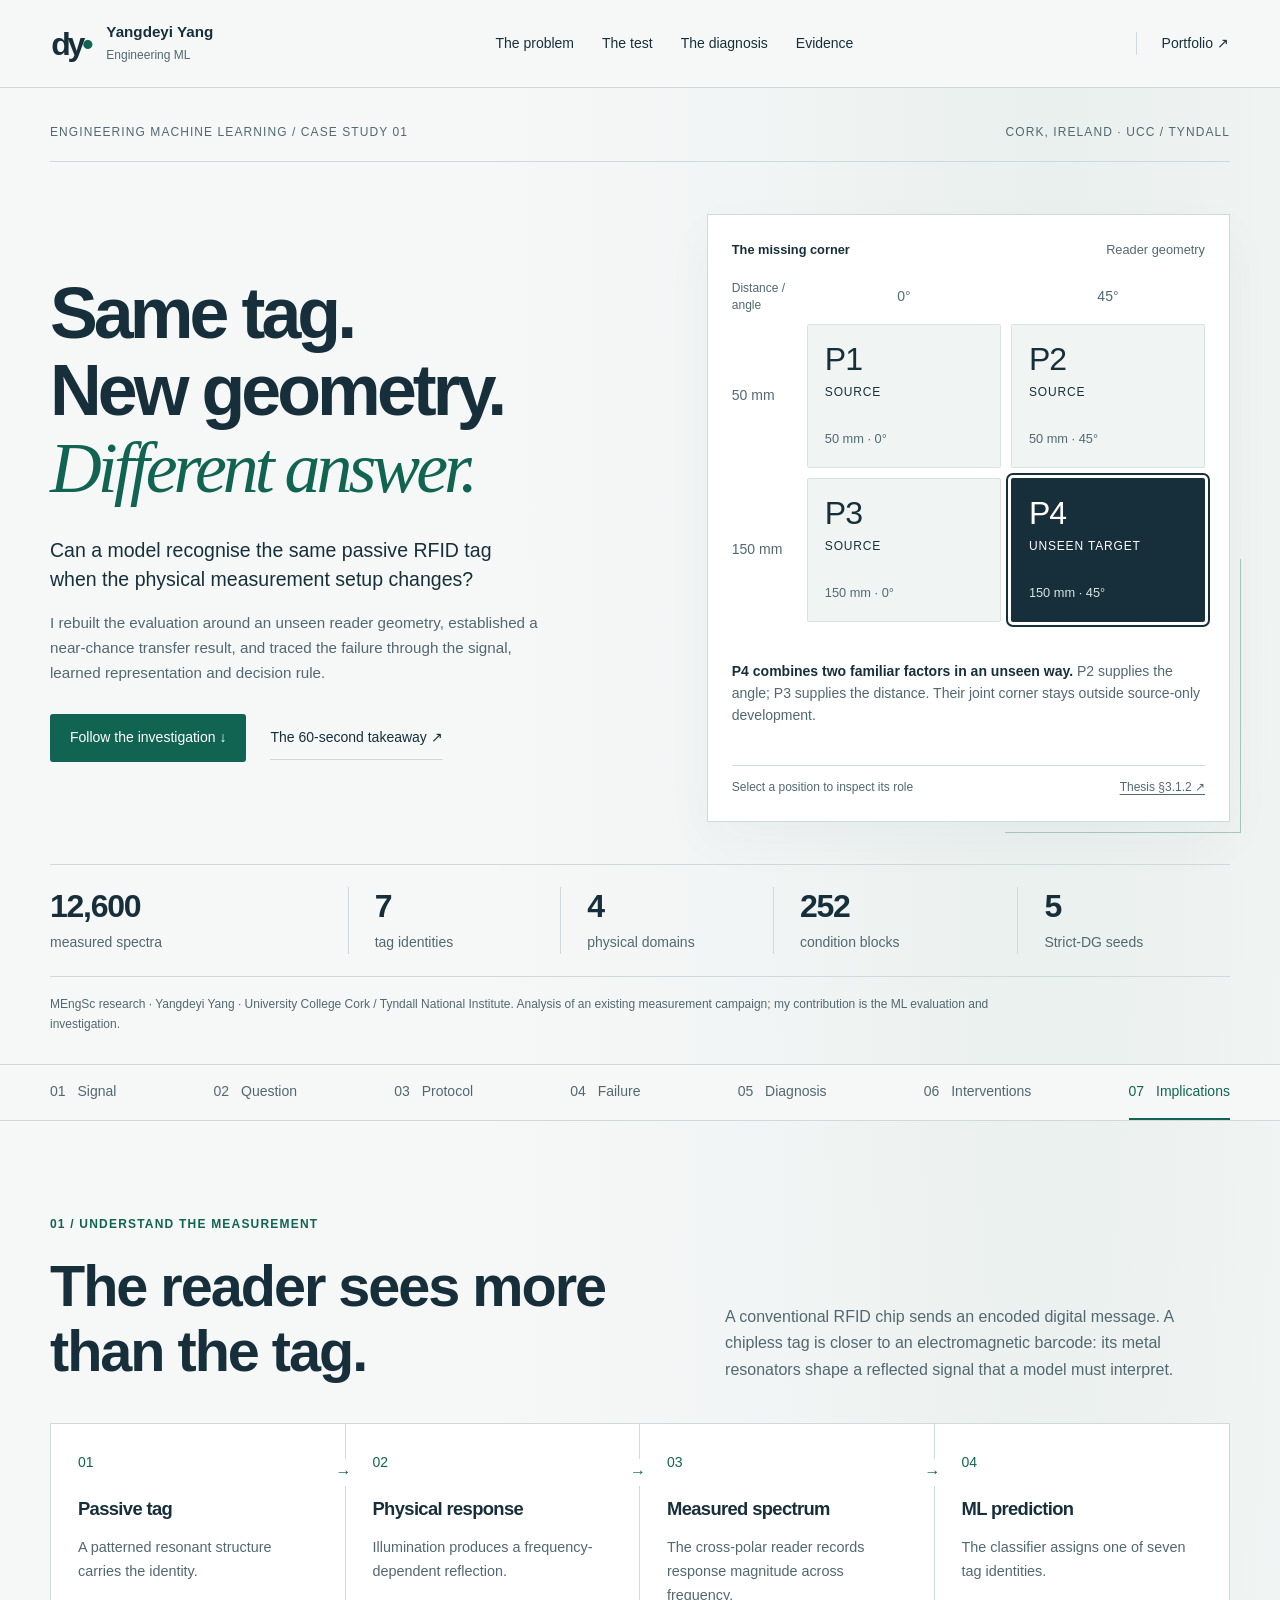
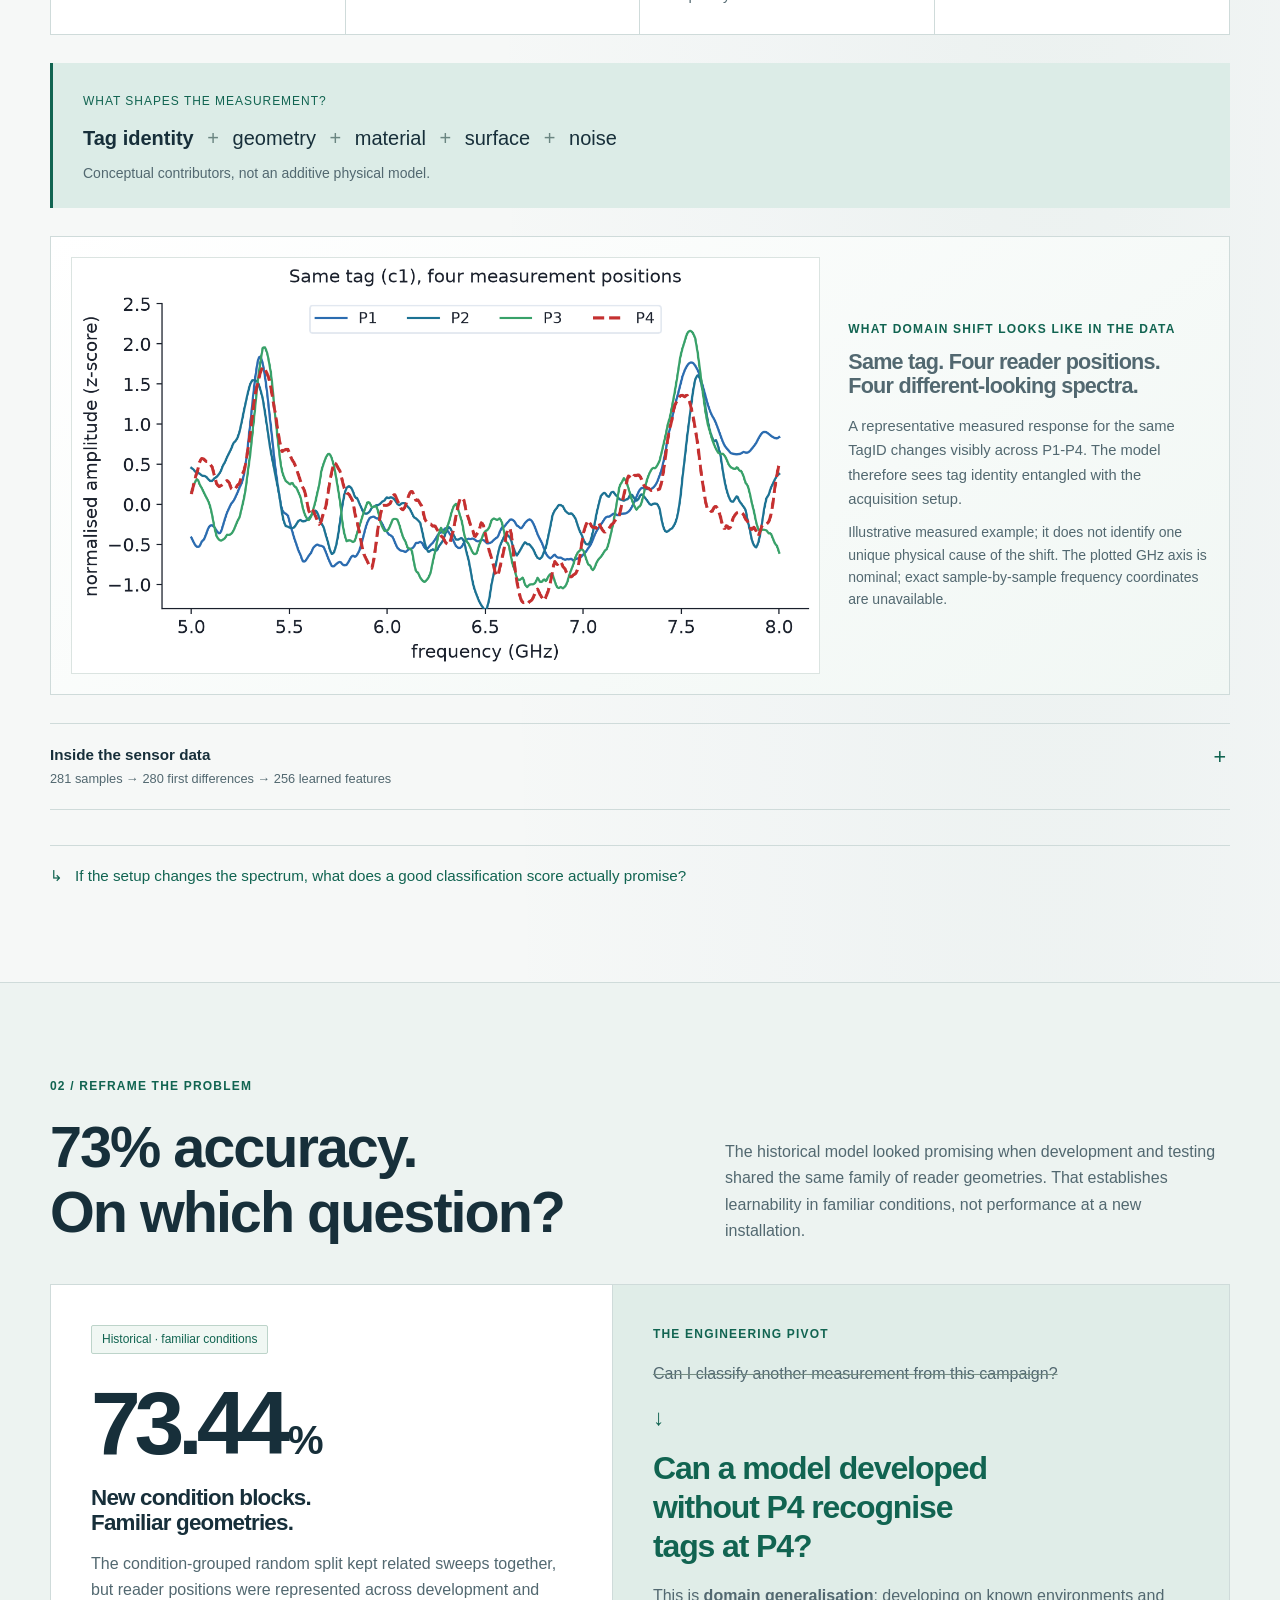
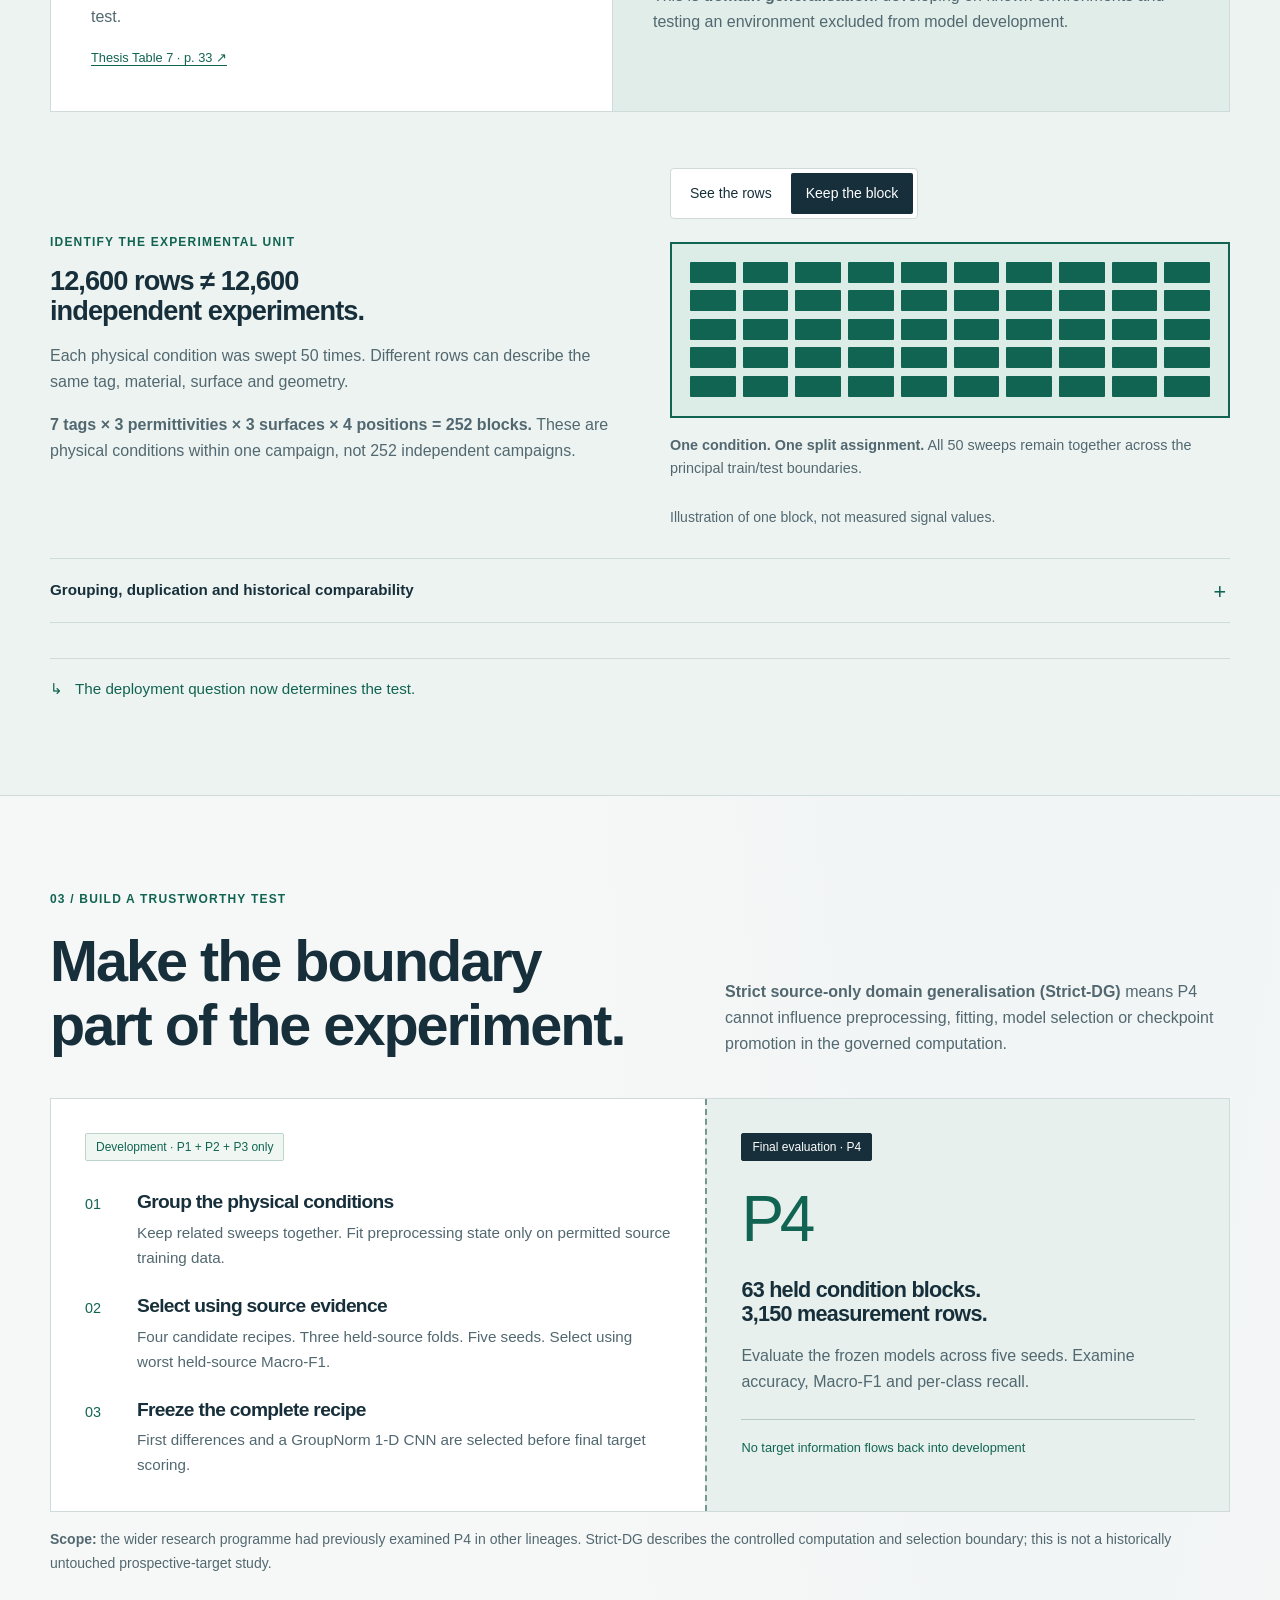
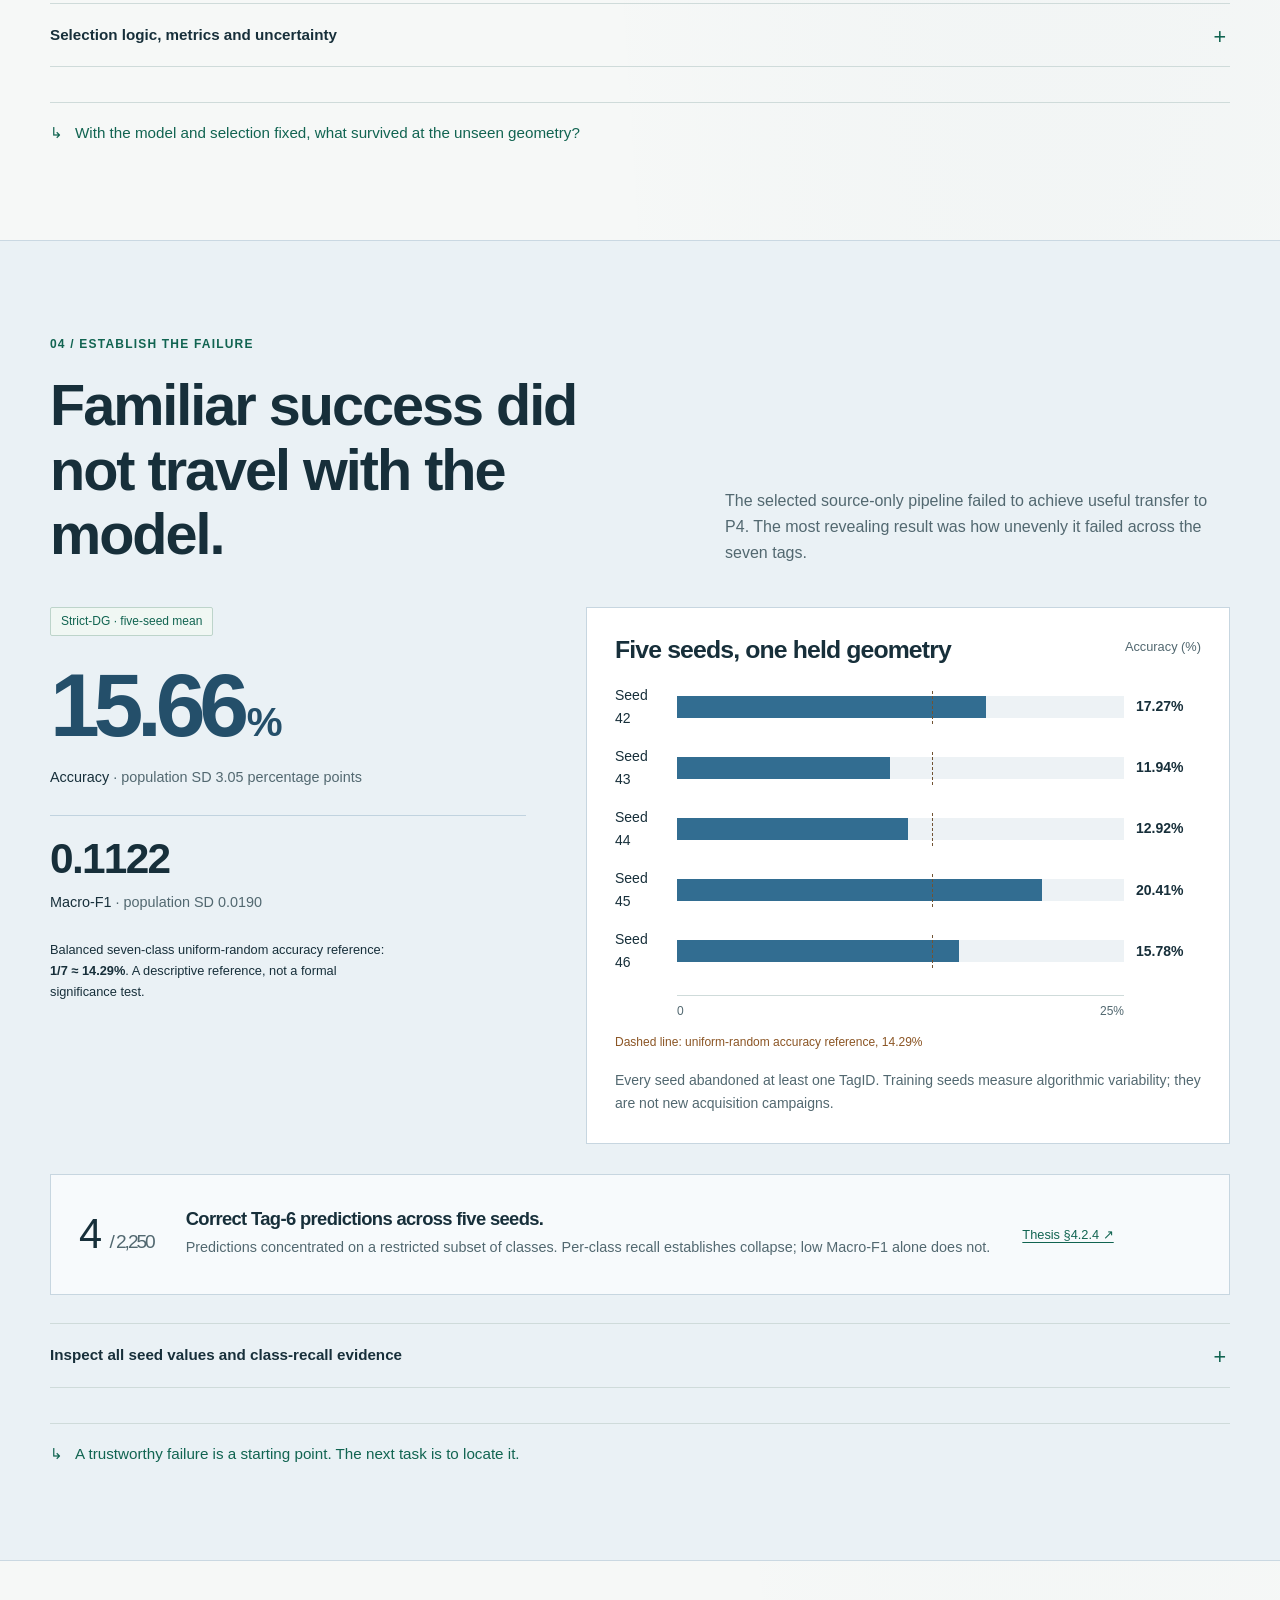
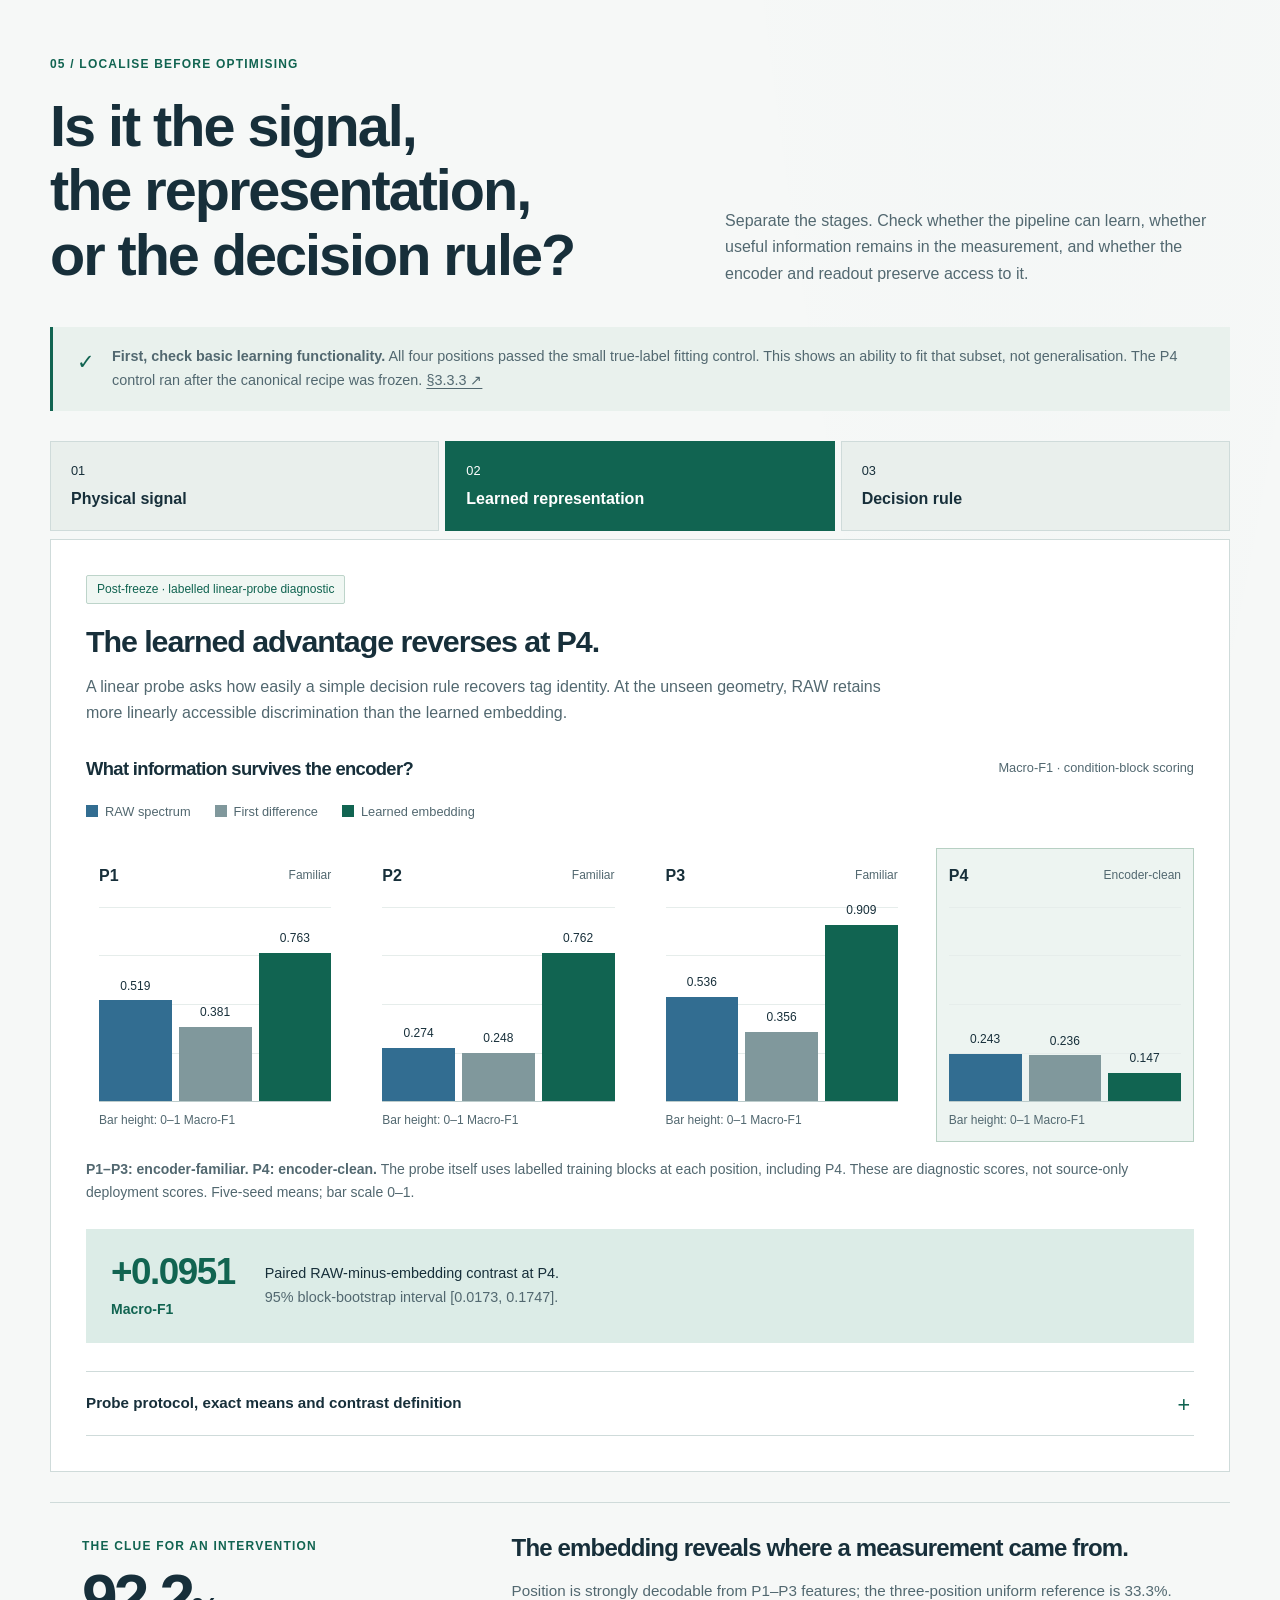
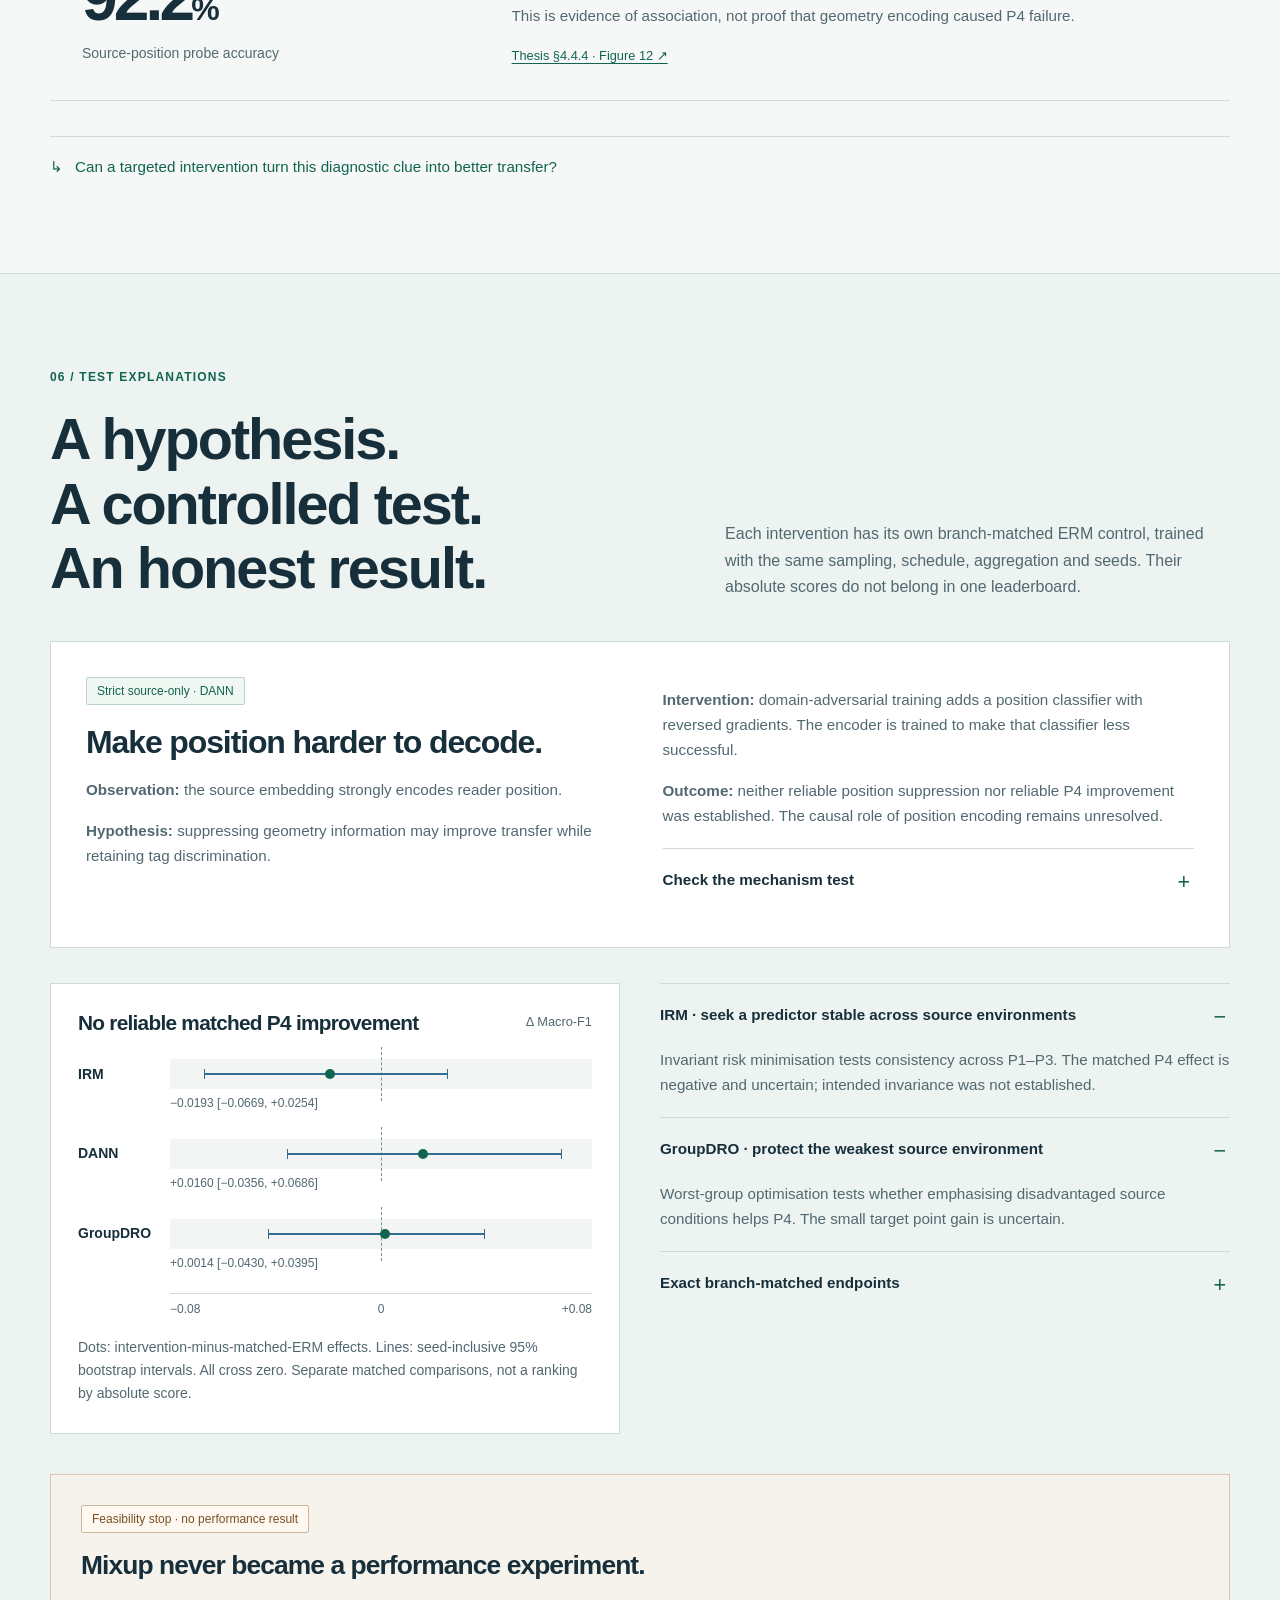
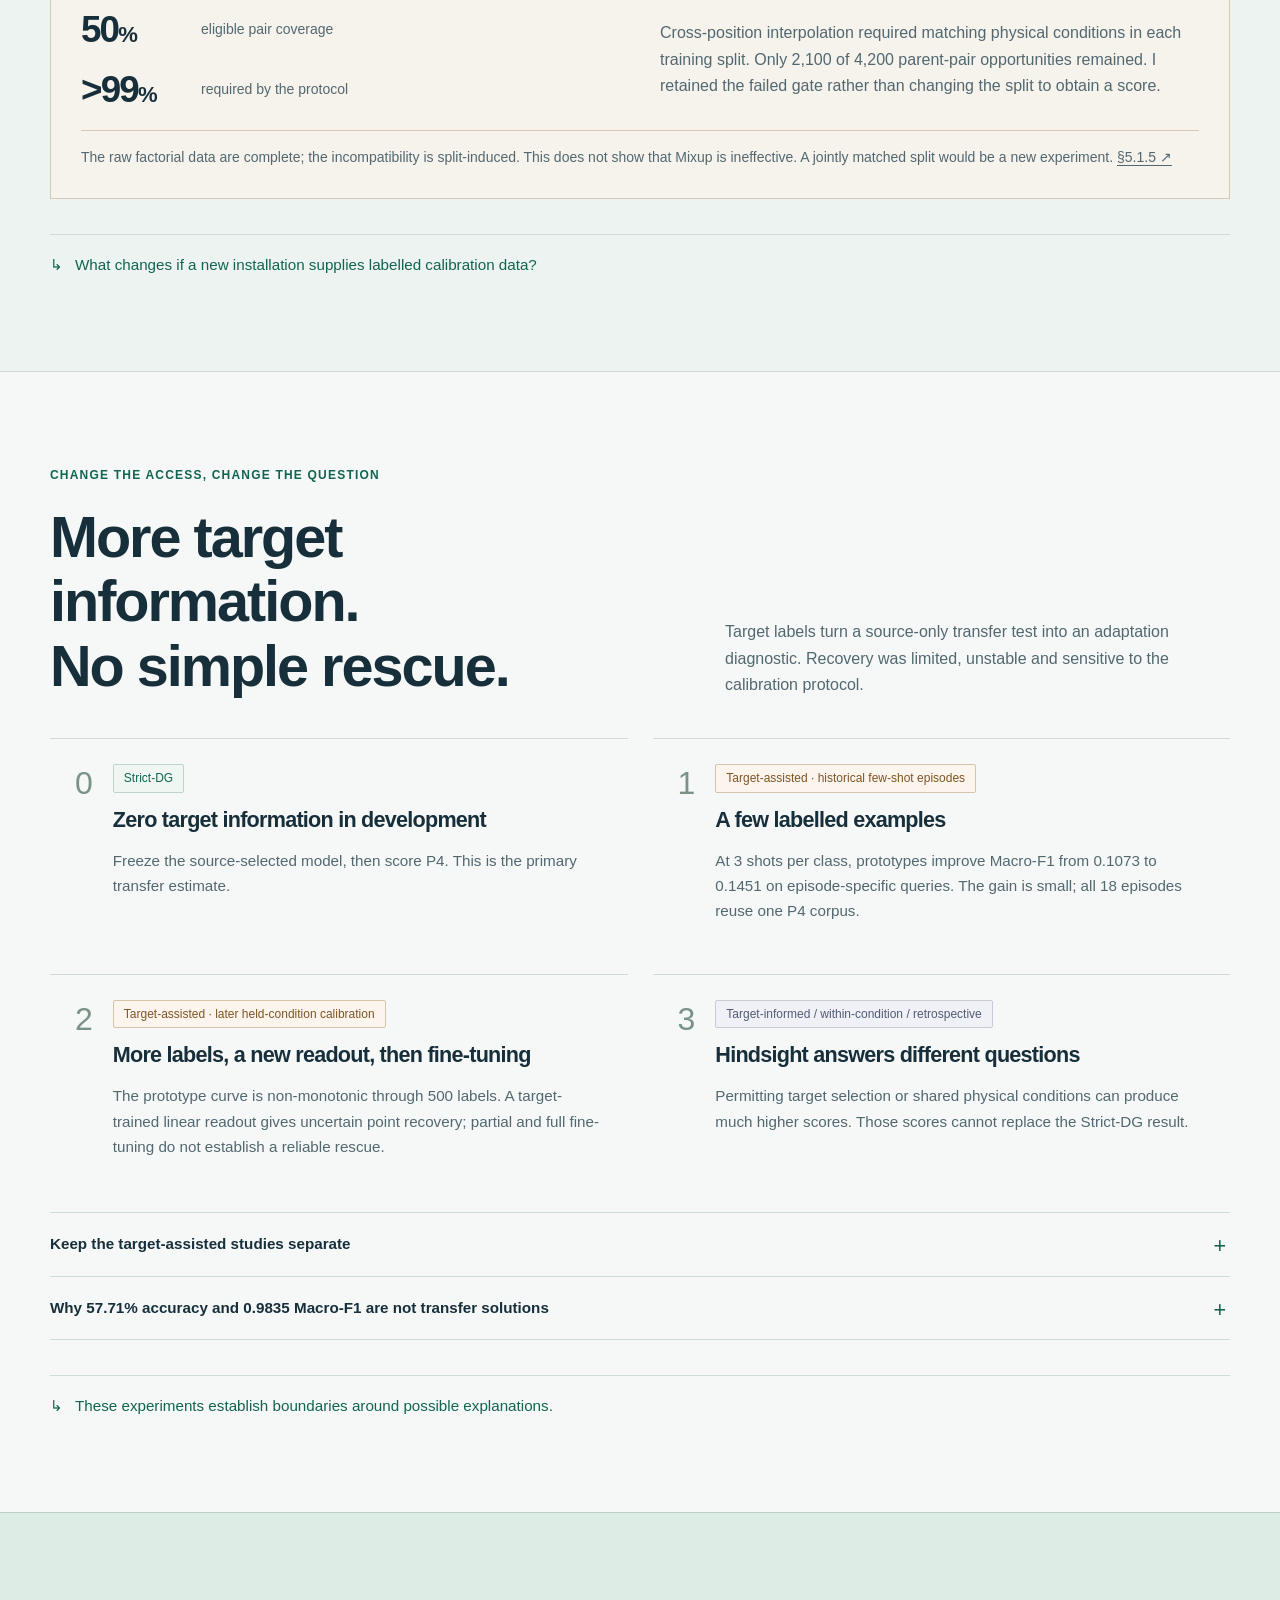
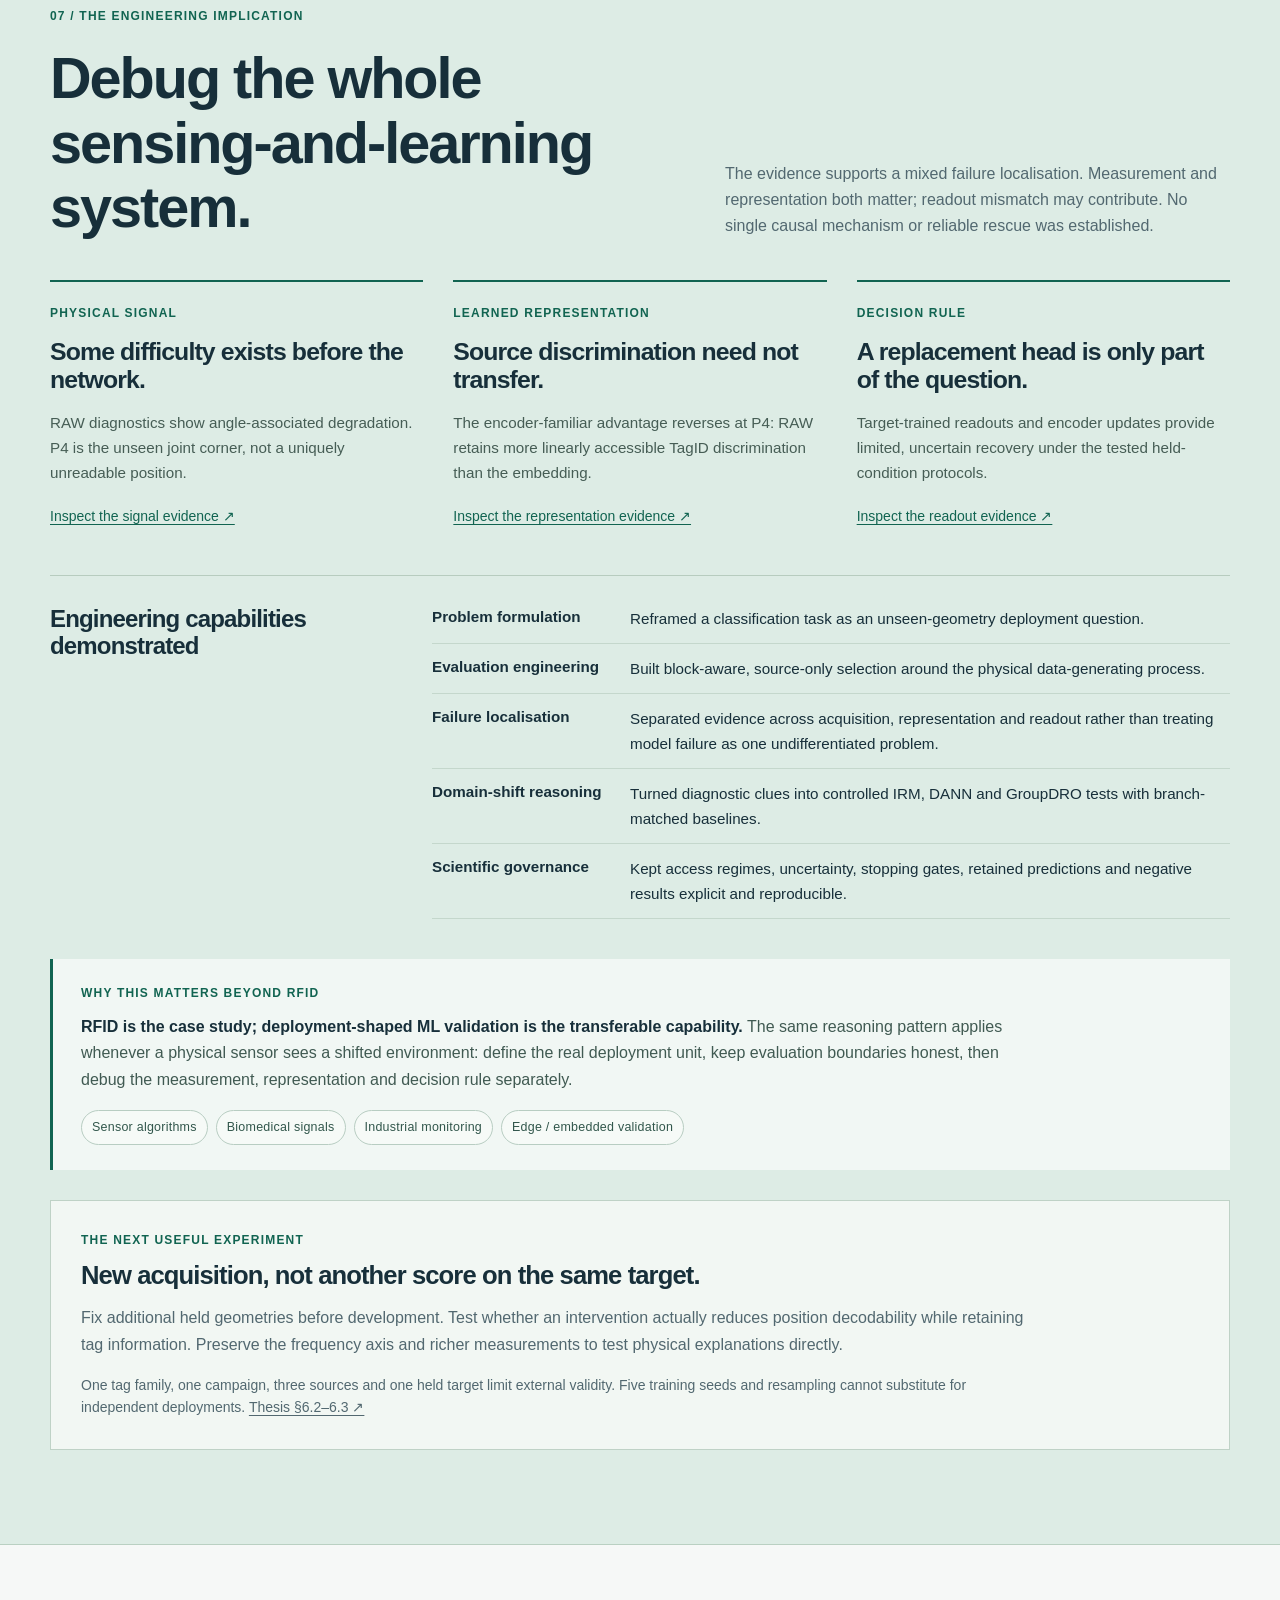
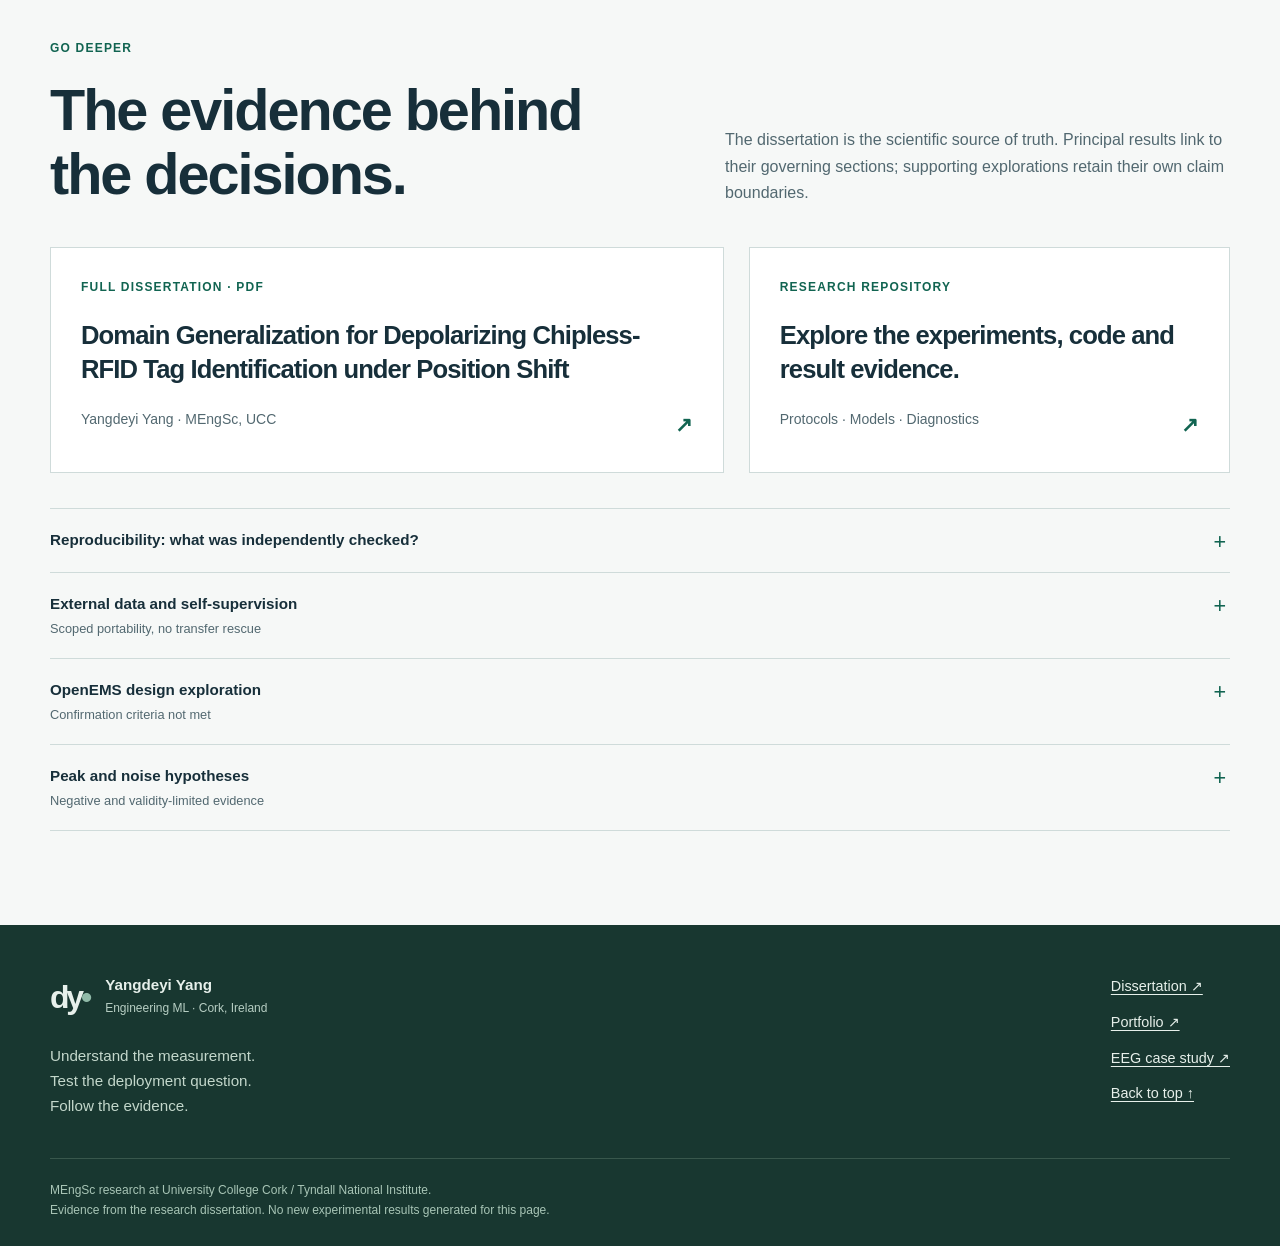
==== commit 84c008e7: "Launch portfolio V2 with updated project evidence" ====
--- a/CRFID-research-website/index.html
+++ b/CRFID-research-website/index.html
@@ -2,13 +2,13 @@
 <html lang="en">
 <head>
 <meta charset="utf-8"><meta name="viewport" content="width=device-width, initial-scale=1">
-<meta name="description" content="Derek Yang's Engineering ML case study: physical domain shift, rigorous evaluation and failure localisation in chipless RFID.">
+<meta name="description" content="Yangdeyi Yang's Engineering ML case study: physical domain shift, rigorous evaluation and failure localisation in chipless RFID.">
 <meta name="author" content="Yangdeyi Yang"><meta name="theme-color" content="#f6f8f7">
-<title>Same tag. New geometry. | Derek Yang · Engineering ML</title>
+<title>Same tag. New geometry. | Yangdeyi Yang · Engineering ML</title>
 <link rel="icon" href="data:,">
 <link rel="canonical" href="https://derekamethy.github.io/CRFID-research-website/">
 <meta property="og:type" content="website">
-<meta property="og:site_name" content="Derek Yang - Engineering ML">
+<meta property="og:site_name" content="Yangdeyi Yang - Engineering ML">
 <meta property="og:title" content="Same tag. New geometry. Different answer.">
 <meta property="og:description" content="A physical-world ML case study in domain shift, rigorous evaluation and failure localisation for chipless RFID.">
 <meta property="og:url" content="https://derekamethy.github.io/CRFID-research-website/">
@@ -20,7 +20,7 @@
 <body>
 <a class="skip-link" href="#main">Skip to content</a>
 <header class="site-header">
-<a class="identity" href="#hero" aria-label="Derek Yang, back to top"><span class="monogram">dy<span>•</span></span><span>Derek Yang<small>Engineering ML</small></span></a>
+<a class="identity" href="#hero" aria-label="Yangdeyi Yang, back to top"><span class="monogram">dy<span>•</span></span><span>Yangdeyi Yang<small>Engineering ML</small></span></a>
 <button class="menu-toggle" aria-expanded="false" aria-controls="main-nav" hidden>Menu <span aria-hidden="true">+</span></button>
 <nav id="main-nav" aria-label="Main navigation"><a href="#physical-problem">The problem</a><a href="#strict-test">The test</a><a href="#diagnostics">The diagnosis</a><a href="#technical-evidence">Evidence</a></nav>
 <a class="portfolio-link" href="https://derekamethy.github.io/">Portfolio ↗</a>
@@ -45,7 +45,7 @@
 <div class="figure-bottom"><span>Select a position to inspect its role</span><a href="./assets/dissertation.pdf#page=31">Thesis §3.1.2 ↗</a></div>
 </figure></div>
 <dl class="dataset-strip"><div><dt>12,600</dt><dd>measured spectra</dd></div><div><dt>7</dt><dd>tag identities</dd></div><div><dt>4</dt><dd>physical domains</dd></div><div><dt>252</dt><dd>condition blocks</dd></div><div><dt>5</dt><dd>Strict-DG seeds</dd></div></dl>
-<p class="credit-line">MSc research · Yangdeyi Yang · University College Cork / Tyndall National Institute. Analysis of an existing measurement campaign; my contribution is the ML evaluation and investigation.</p>
+<p class="credit-line">MEngSc research · Yangdeyi Yang · University College Cork / Tyndall National Institute. Analysis of an existing measurement campaign; my contribution is the ML evaluation and investigation.</p>
 </section>
 <div class="chapter-nav"><nav class="wrap" aria-label="Investigation chapters"><a href="#physical-problem">01 <span>Signal</span></a><a href="#evaluation-problem">02 <span>Question</span></a><a href="#strict-test">03 <span>Protocol</span></a><a href="#turning-point">04 <span>Failure</span></a><a href="#diagnostics">05 <span>Diagnosis</span></a><a href="#hypothesis-tests">06 <span>Interventions</span></a><a href="#conclusions">07 <span>Implications</span></a></nav></div>
 
@@ -53,7 +53,7 @@
 <div class="section-heading"><span class="eyebrow">01 / Understand the measurement</span><h2 id="physical-title">The reader sees more<br>than the tag.</h2><p>A conventional RFID chip sends an encoded digital message. A chipless tag is closer to an electromagnetic barcode: its metal resonators shape a reflected signal that a model must interpret.</p></div>
 <ol class="measurement-flow" aria-label="Measurement and recognition pipeline"><li><span class="step-number">01</span><h3>Passive tag</h3><p>A patterned resonant structure carries the identity.</p></li><li><span class="step-number">02</span><h3>Physical response</h3><p>Illumination produces a frequency-dependent reflection.</p></li><li><span class="step-number">03</span><h3>Measured spectrum</h3><p>The cross-polar reader records response magnitude across frequency.</p></li><li><span class="step-number">04</span><h3>ML prediction</h3><p>The classifier assigns one of seven tag identities.</p></li></ol>
 <div class="measurement-note"><span class="label">What shapes the measurement?</span><p><strong>Tag identity</strong><span> + </span>geometry<span> + </span>material<span> + </span>surface<span> + </span>noise</p><small>Conceptual contributors, not an additive physical model.</small></div>
-<figure class="shift-evidence"><img src="./assets/scientific/measured_spectra_same_tag_across_positions.png" width="1361" height="755" loading="lazy" alt="Measured normalized spectral response for the same chipless RFID tag across reader positions P1 to P4."><figcaption><span class="eyebrow">What domain shift looks like in the data</span><h3>Same tag. Four reader positions. Four different-looking spectra.</h3><p>A representative measured response for the same TagID changes visibly across P1-P4. The model therefore sees tag identity entangled with the acquisition setup.</p><small>Illustrative measured example; it does not identify one unique physical cause of the shift.</small></figcaption></figure>
+<figure class="shift-evidence"><img src="./assets/scientific/measured_spectra_same_tag_across_positions.png" width="1361" height="755" loading="lazy" alt="Measured normalized spectral response for the same chipless RFID tag across reader positions P1 to P4."><figcaption><span class="eyebrow">What domain shift looks like in the data</span><h3>Same tag. Four reader positions. Four different-looking spectra.</h3><p>A representative measured response for the same TagID changes visibly across P1-P4. The model therefore sees tag identity entangled with the acquisition setup.</p><small>Illustrative measured example; it does not identify one unique physical cause of the shift. The plotted GHz axis is nominal; exact sample-by-sample frequency coordinates are unavailable.</small></figcaption></figure>
 <details class="technical"><summary>Inside the sensor data <span>281 samples → 280 first differences → 256 learned features</span></summary><div class="detail-body"><div><h3>What “RAW” means here</h3><p>RAW is the supplied 281-point cross-polar radar-cross-section magnitude representation, already cropped from the instrument sweep. The intended band is 5–8 GHz, but the authoritative sample-by-sample frequency axis and crop indices are unavailable. Phase and richer polarimetric channels are also unavailable.</p><p>First differencing emphasises local spectral changes and reduces sensitivity to slowly varying baseline structure. The encoder converts these samples into 256 learned features.</p><a class="source-link" href="./assets/dissertation.pdf#page=33">Thesis §3.1.4 · pp. 23–24 ↗</a></div></div></details>
 <p class="bridge">If the setup changes the spectrum, what does a good classification score actually promise?</p>
 </section>
@@ -97,7 +97,7 @@
 <div class="panel-intro"><span class="regime">Post-freeze · labelled linear-probe diagnostic</span><h3>The learned advantage reverses at P4.</h3><p>A linear probe asks how easily a simple decision rule recovers tag identity. At the unseen geometry, RAW retains more linearly accessible discrimination than the learned embedding.</p></div>
 <figure class="representation-figure"><div class="figure-top"><h4>What information survives the encoder?</h4><span>Macro-F1 · condition-block scoring</span></div><div class="chart-legend"><span><i class="raw-key"></i>RAW spectrum</span><span><i class="diff-key"></i>First difference</span><span><i class="embed-key"></i>Learned embedding</span></div><div id="representation-chart" class="representation-chart"></div><figcaption><strong>P1–P3: encoder-familiar. P4: encoder-clean.</strong> The probe itself uses labelled training blocks at each position, including P4. These are diagnostic scores, not source-only deployment scores. Five-seed means; bar scale 0–1.</figcaption></figure>
 <div class="representation-takeaway"><strong>+0.0951 <small>Macro-F1</small></strong><p>Paired RAW-minus-embedding contrast at P4.<br><span>95% block-bootstrap interval [0.0173, 0.1747].</span></p></div>
-<details class="technical"><summary>Probe protocol, exact means and contrast definition</summary><div class="detail-body"><p>The same Latin-square condition-block splits train a linear softmax probe for RAW (281 features), first difference (280) and the frozen C1 embedding (256). The endpoint pools 63 out-of-fold block-majority predictions per position and seed. Only P4 is encoder-clean.</p><div class="table-scroll"><table id="representation-data"><caption>Thesis Table 13 · five-seed representation means</caption><thead><tr><th>Position</th><th>RAW</th><th>Difference</th><th>Embedding</th></tr></thead><tbody><tr><th>P1</th><td>0.5192</td><td>0.3814</td><td>0.7632</td></tr><tr><th>P2</th><td>0.2737</td><td>0.2481</td><td>0.7623</td></tr><tr><th>P3</th><td>0.5363</td><td>0.3561</td><td>0.9095</td></tr><tr><th>P4</th><td>0.2427</td><td>0.2359</td><td>0.1472</td></tr></tbody></table></div><p>The +0.0951 contrast is the mean of the primary tag-stratified bootstrap contrast distribution, a different estimand from subtracting the separately aggregated means, 0.2427 − 0.1472.</p><p>This establishes a limitation in linearly accessible information under this probe, not proof that all TagID information was erased or that no other decoder could recover it.</p><a class="source-link" href="./assets/dissertation.pdf#page=54">Thesis §4.4.1–4.4.2 · Tables 13–14 ↗</a></div></details>
+<details class="technical"><summary>Probe protocol, exact means and contrast definition</summary><div class="detail-body"><p>The same Latin-square condition-block splits train a linear softmax probe for RAW (281 features), first difference (280) and the frozen C1 embedding (256). The endpoint pools 63 out-of-fold block-majority predictions per position and seed. Only P4 is encoder-clean.</p><div class="table-scroll"><table id="representation-data"><caption>Thesis Table 13 · five-seed representation means</caption><thead><tr><th>Position</th><th>RAW</th><th>Difference</th><th>Embedding</th></tr></thead><tbody><tr><th>P1</th><td>0.5192</td><td>0.3814</td><td>0.7632</td></tr><tr><th>P2</th><td>0.2737</td><td>0.2481</td><td>0.7623</td></tr><tr><th>P3</th><td>0.5363</td><td>0.3561</td><td>0.9095</td></tr><tr><th>P4</th><td>0.2427</td><td>0.2359</td><td>0.1472</td></tr></tbody></table></div><p>The +0.0951 contrast is the mean of the primary tag-stratified bootstrap contrast distribution, a different estimand from subtracting the separately aggregated means, 0.2427 − 0.1472.</p><p>The primary interval supports a limitation in linearly accessible information under this probe. The block-plus-probe-seed sensitivity interval [−0.0015, 0.1891] crosses zero, weakening the strength of that inference. This does not prove that all TagID information was erased or that no other decoder could recover it.</p><a class="source-link" href="./assets/dissertation.pdf#page=54">Thesis §4.4.1–4.4.2 · Tables 13–14 ↗</a></div></details>
 </div>
 <div class="diagnostic-panel" id="readout" aria-labelledby="tab-readout">
 <div class="panel-intro"><span class="regime assisted">Target-assisted · 500 labelled P4 samples</span><h3>A new decision boundary is not a reliable rescue.</h3><p>Keep the encoder fixed and train a linear readout on target support. This tests the source decision rule as a bottleneck while holding the representation constant.</p></div>
@@ -133,14 +133,14 @@
 
 <section class="section wrap evidence-section" id="technical-evidence" aria-labelledby="evidence-title">
 <div class="section-heading"><span class="eyebrow">Go deeper</span><h2 id="evidence-title">The evidence behind<br>the decisions.</h2><p>The dissertation is the scientific source of truth. Principal results link to their governing sections; supporting explorations retain their own claim boundaries.</p></div>
-<div class="resource-grid"><a class="resource-card" href="./assets/dissertation.pdf"><span class="eyebrow">Full dissertation · PDF</span><h3>Domain Generalization for Depolarizing Chipless-RFID Tag Identification under Position Shift</h3><span>Yangdeyi Yang · MSc, UCC <b aria-hidden="true">↗</b></span></a><a class="resource-card" href="https://github.com/Derekamethy/CRFID-research-website"><span class="eyebrow">Website source</span><h3>Explore this case study’s code and assets.</h3><span>HTML · CSS · JavaScript <b aria-hidden="true">↗</b></span></a></div>
-<details class="technical" id="trust"><summary>Reproducibility: what was independently checked?</summary><div class="detail-body"><p>The research release separates study entry points, configurations, data-access contracts and claim boundaries. Predictions and evidence records were frozen for the final interpretation.</p><p><strong>Canonical models:</strong> five final Strict-DG models were retrained in the locked environment; retained P4 predictions and headline metrics reproduced exactly. <strong>Source selection:</strong> 60 retained candidate–fold–seed units were replayed, independently re-scored and re-ranked, rather than fully retrained.</p><p>Historical baselines were substantially, but not completely, reproduced. Some supporting branches rely on reconstructed or replayed evidence. These are the dissertation’s recorded checks; this website redesign did not rerun ML experiments.</p><a class="source-link" href="./assets/dissertation.pdf#page=94">Appendix D · reproducibility and governance ↗</a></div></details>
+<div class="resource-grid"><a class="resource-card" href="./assets/dissertation.pdf"><span class="eyebrow">Full dissertation · PDF</span><h3>Domain Generalization for Depolarizing Chipless-RFID Tag Identification under Position Shift</h3><span>Yangdeyi Yang · MEngSc, UCC <b aria-hidden="true">↗</b></span></a><a class="resource-card" href="https://github.com/Derekamethy/CRFID"><span class="eyebrow">Research repository</span><h3>Explore the experiments, code and result evidence.</h3><span>Protocols · Models · Diagnostics <b aria-hidden="true">↗</b></span></a></div>
+<details class="technical" id="trust"><summary>Reproducibility: what was independently checked?</summary><div class="detail-body"><p>The research release separates study entry points, configurations, data-access contracts and claim boundaries. Predictions and evidence records were frozen for the final interpretation.</p><p><strong>Canonical models:</strong> five final Strict-DG models were retrained in the locked environment; retained P4 predictions and headline metrics reproduced exactly. <strong>Source selection:</strong> 60 retained candidate–fold–seed units were replayed, independently re-scored and re-ranked, rather than fully retrained.</p><p>Historical baselines were substantially, but not completely, reproduced. Some supporting branches rely on reconstructed or replayed evidence. These are the dissertation’s recorded checks; reproduction scope depends on the retained inputs for each branch.</p><a class="source-link" href="./assets/dissertation.pdf#page=94">Appendix D · reproducibility and governance ↗</a></div></details>
 <details class="technical"><summary>External data and self-supervision <span>Scoped portability, no transfer rescue</span></summary><div class="detail-body"><p>The external four-class corpus has a different tag codebook. Good within-corpus performance establishes scoped pipeline portability, not transfer of the seven-class model.</p><p>The separate source-only SSL study allowed unlabelled external data while excluding P4 from development. No treatment established a reliable or practically meaningful benefit over its branch-specific supervised control. That control is distinct from C1.</p><a class="source-link" href="./assets/dissertation.pdf#page=98">Dissertation Appendix E ↗</a></div></details>
 <details class="technical" id="physics"><summary>OpenEMS design exploration <span>Confirmation criteria not met</span></summary><div class="detail-body"><p>The best recorded simulation candidate gained <strong>0.681%</strong> in minimum spectral separation, below the recorded 5% practical gate. Pilot-confirmation mismatch was 7.028 dB, with 550 MHz maximum peak drift. Confirmation criteria were not met; fabrication was not recommended.</p><p>The model omits the complete measurement chain, including antennas, cross-polar receive path and acquisition geometries. The exact candidate universe, ranking configuration and timing of threshold specification remain unresolved. No R2 follow-up simulations ran.</p><p><strong>No measured hardware, RF or classification improvement is claimed.</strong> This is exploratory design evidence, not a validated hardware result.</p><a class="source-link" href="./assets/dissertation.pdf#page=101">Dissertation Appendix F · Table 34 ↗</a></div></details>
 <details class="technical"><summary>Peak and noise hypotheses <span>Negative and validity-limited evidence</span></summary><div class="detail-body"><p>The four-peak descriptor had about 11.7% missing frequencies, exceeding its 5% extraction-validity threshold, and is excluded from quantitative representation comparisons. Missingness was lowest at P4, so missing peaks do not directly explain P4 collapse.</p><p>The peak-collision rule flagged all 21 tag pairs: a 100% false-alarm rate under both collapse definitions. It did not distinguish collapsing pairs. Synthetic noise-floor augmentation gave gains below seed variability, with a disclosed protocol amendment; no reliable remedy or refutation of a noise mechanism was established.</p><a class="source-link" href="./assets/dissertation.pdf#page=57">Thesis §4.4.5–4.4.6 and Appendix G ↗</a></div></details>
 </section>
 </main>
-<footer class="site-footer"><div class="wrap"><div><a class="identity" href="#hero"><span class="monogram">dy<span>•</span></span><span>Derek / Yangdeyi Yang<small>Engineering ML · Cork, Ireland</small></span></a><p>Understand the measurement.<br>Test the deployment question.<br>Follow the evidence.</p></div><nav aria-label="Project links"><a href="./assets/dissertation.pdf">Dissertation ↗</a><a href="https://derekamethy.github.io/">Portfolio ↗</a><a href="https://derekamethy.github.io/EEG-seizure-detection-website/">EEG case study ↗</a><a href="#hero">Back to top ↑</a></nav><div class="footer-note">MSc research at University College Cork / Tyndall National Institute.<br>Evidence from the completed dissertation. No new experimental results generated for this page.</div></div></footer>
+<footer class="site-footer"><div class="wrap"><div><a class="identity" href="#hero"><span class="monogram">dy<span>•</span></span><span>Yangdeyi Yang<small>Engineering ML · Cork, Ireland</small></span></a><p>Understand the measurement.<br>Test the deployment question.<br>Follow the evidence.</p></div><nav aria-label="Project links"><a href="./assets/dissertation.pdf">Dissertation ↗</a><a href="https://derekamethy.github.io/">Portfolio ↗</a><a href="https://derekamethy.github.io/EEG-seizure-detection-website/">EEG case study ↗</a><a href="#hero">Back to top ↑</a></nav><div class="footer-note">MEngSc research at University College Cork / Tyndall National Institute.<br>Evidence from the research dissertation. No new experimental results generated for this page.</div></div></footer>
 <dialog id="figure-dialog" aria-labelledby="figure-dialog-title"><div class="dialog-heading"><h2 id="figure-dialog-title">Class-recall evidence</h2><button id="close-figure" aria-label="Close figure">Close ×</button></div><img id="expanded-figure" alt=""><p>Existing project figure; interpretation verified against dissertation §4.2.4.</p></dialog>
 <noscript><p class="noscript-note">The full case study and technical details work without JavaScript. Interactive charts are also available as tables in their detail sections.</p></noscript>
 </body>
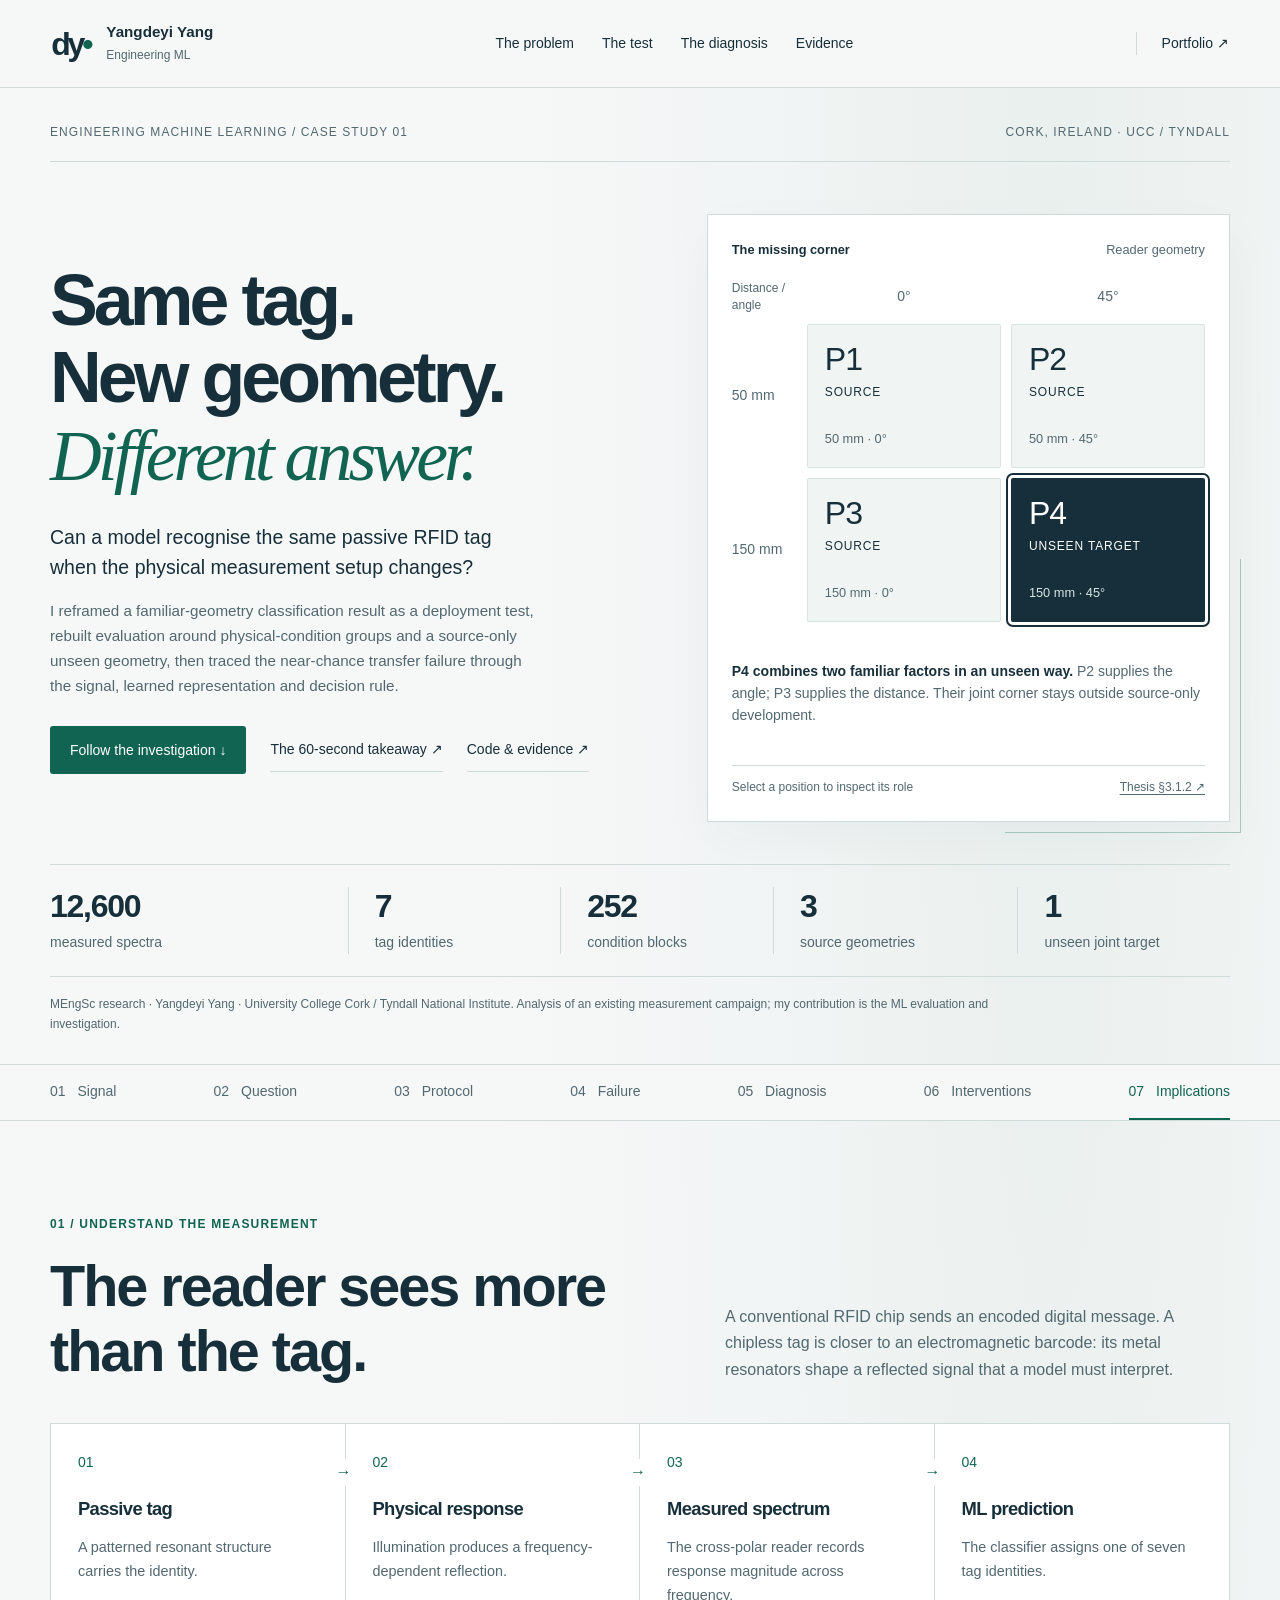
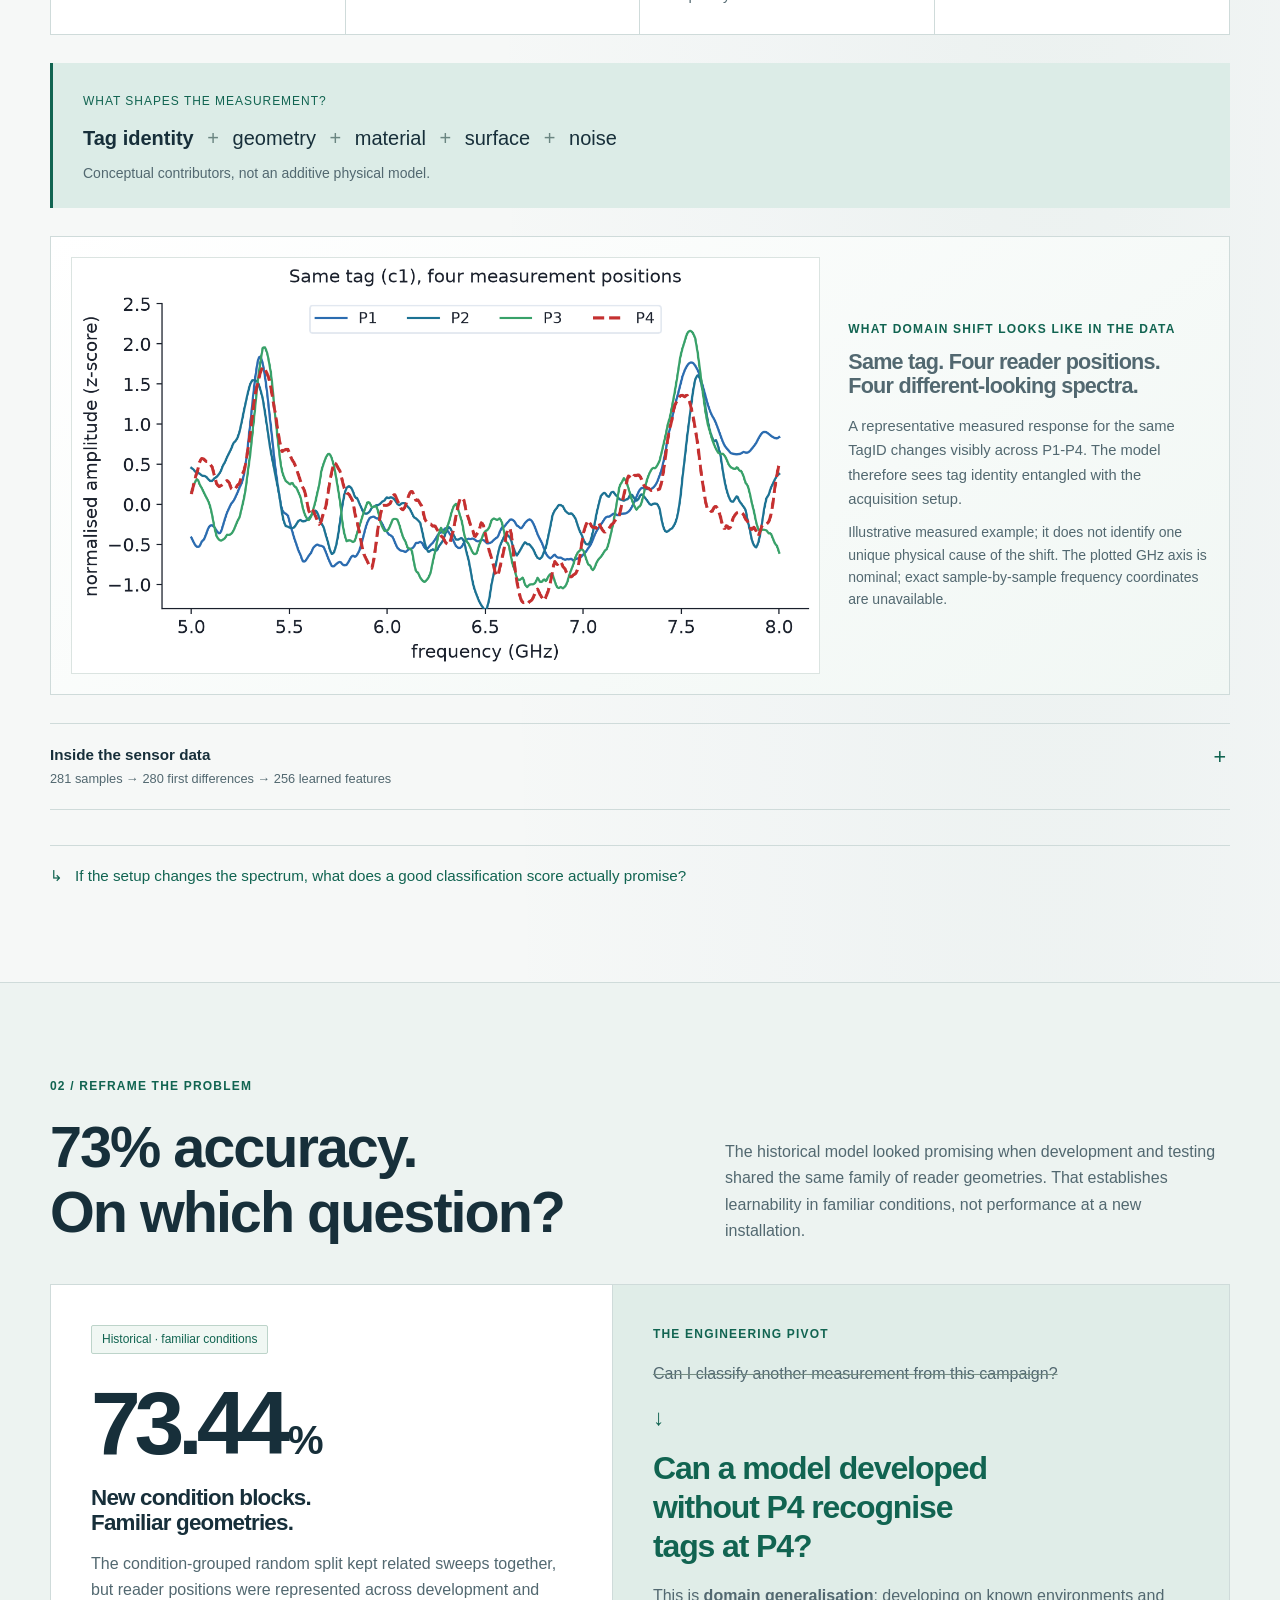
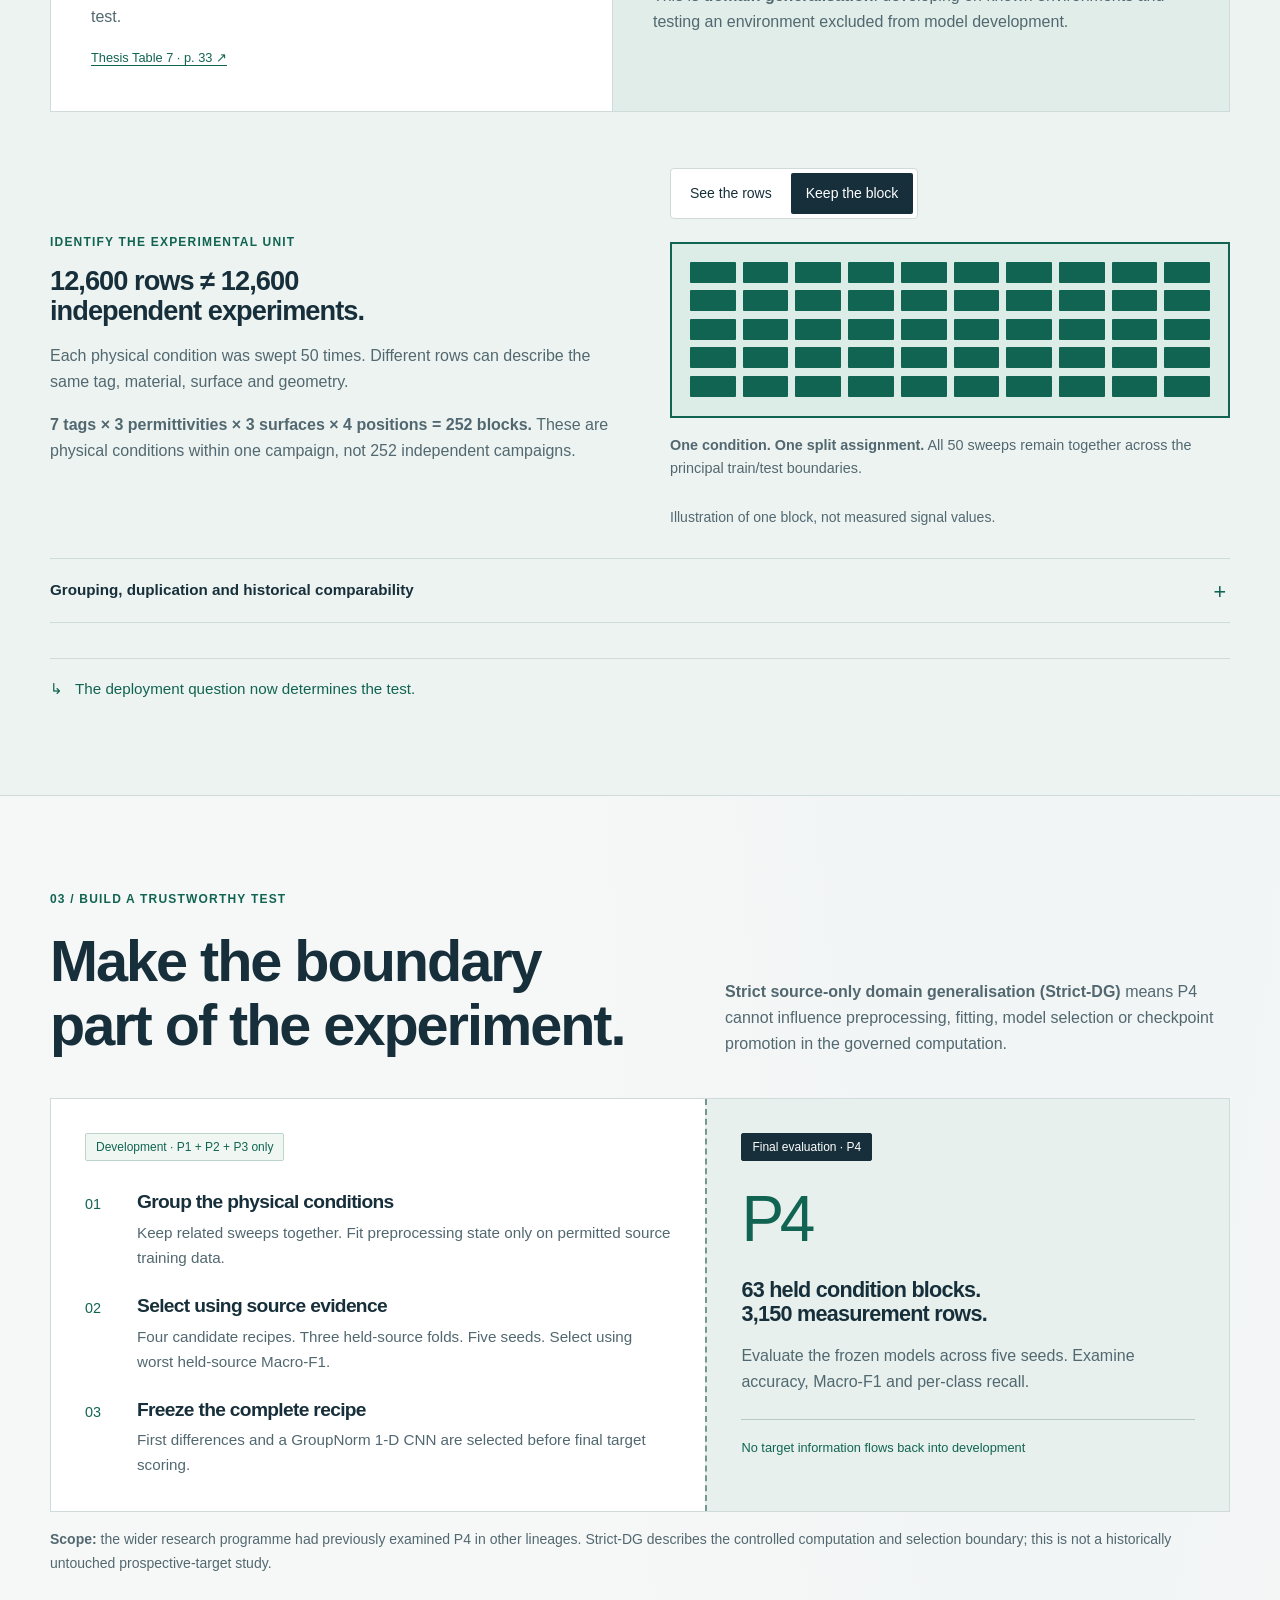
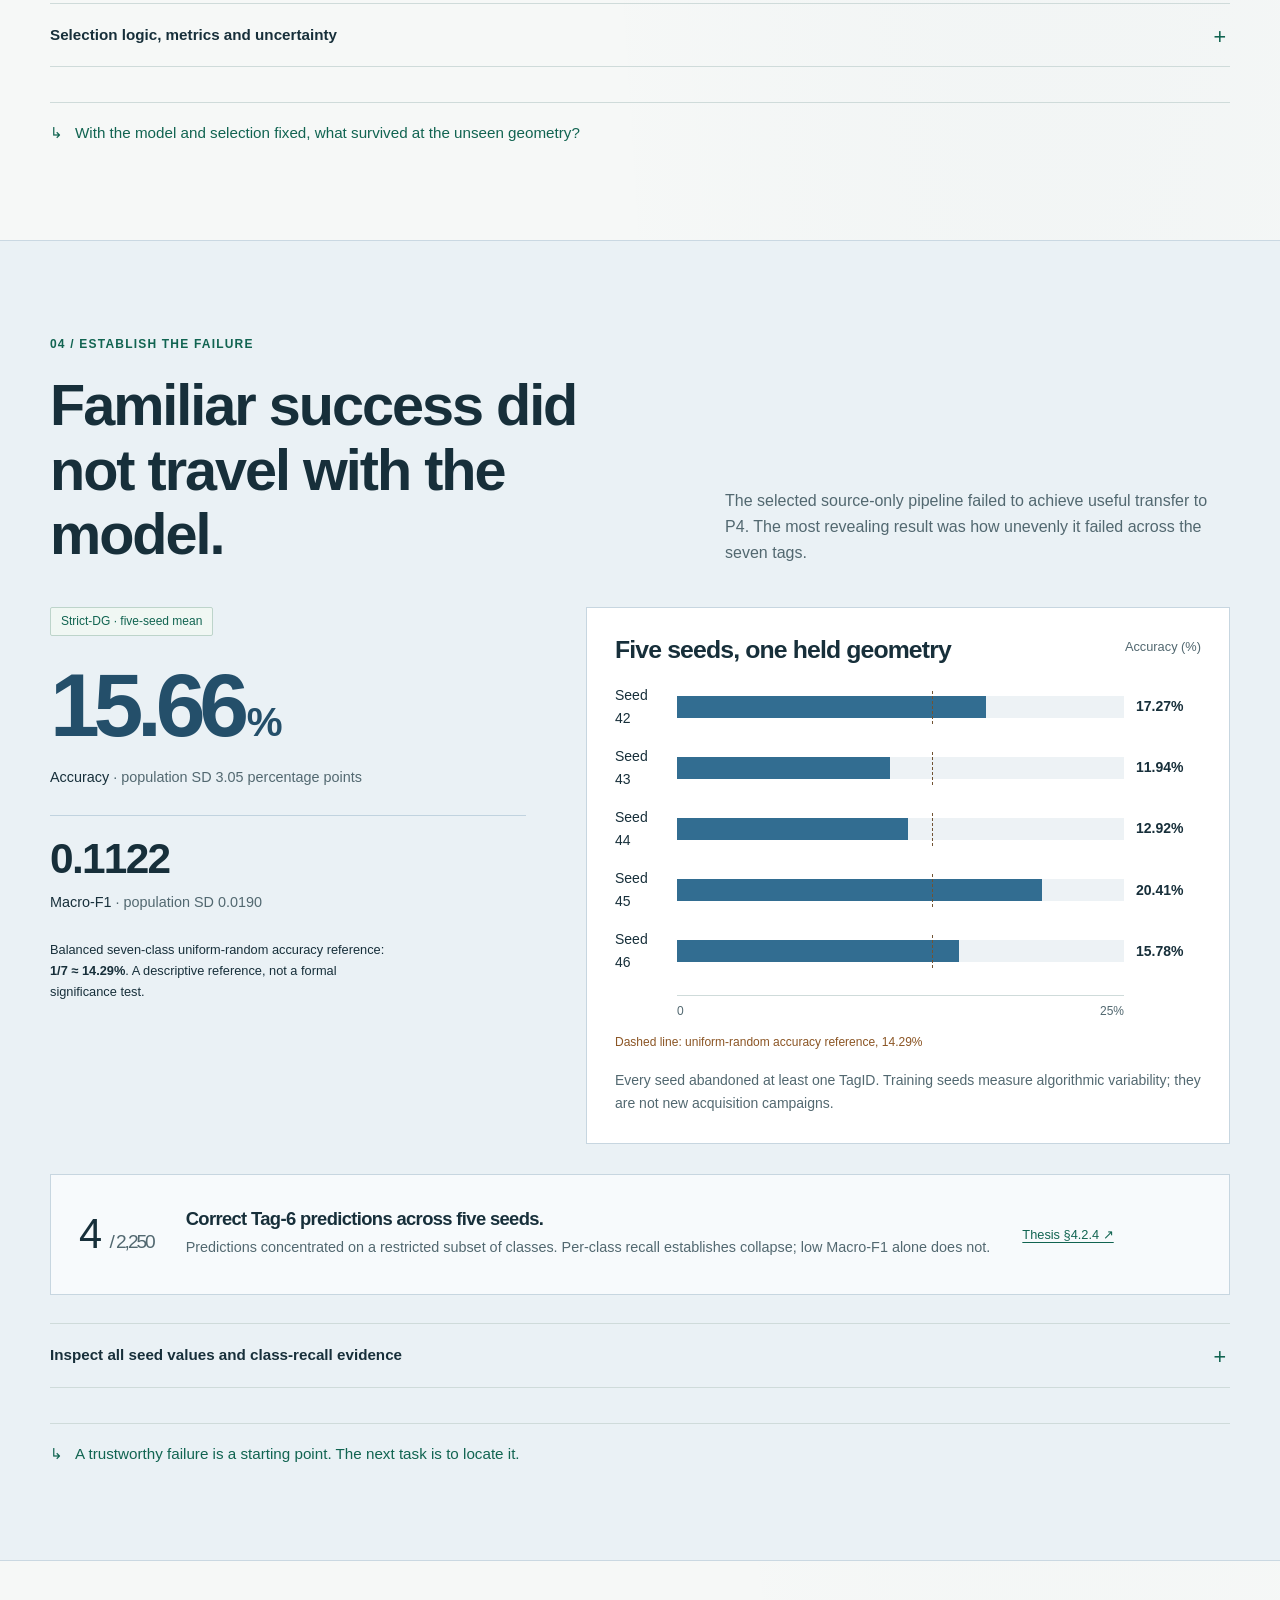
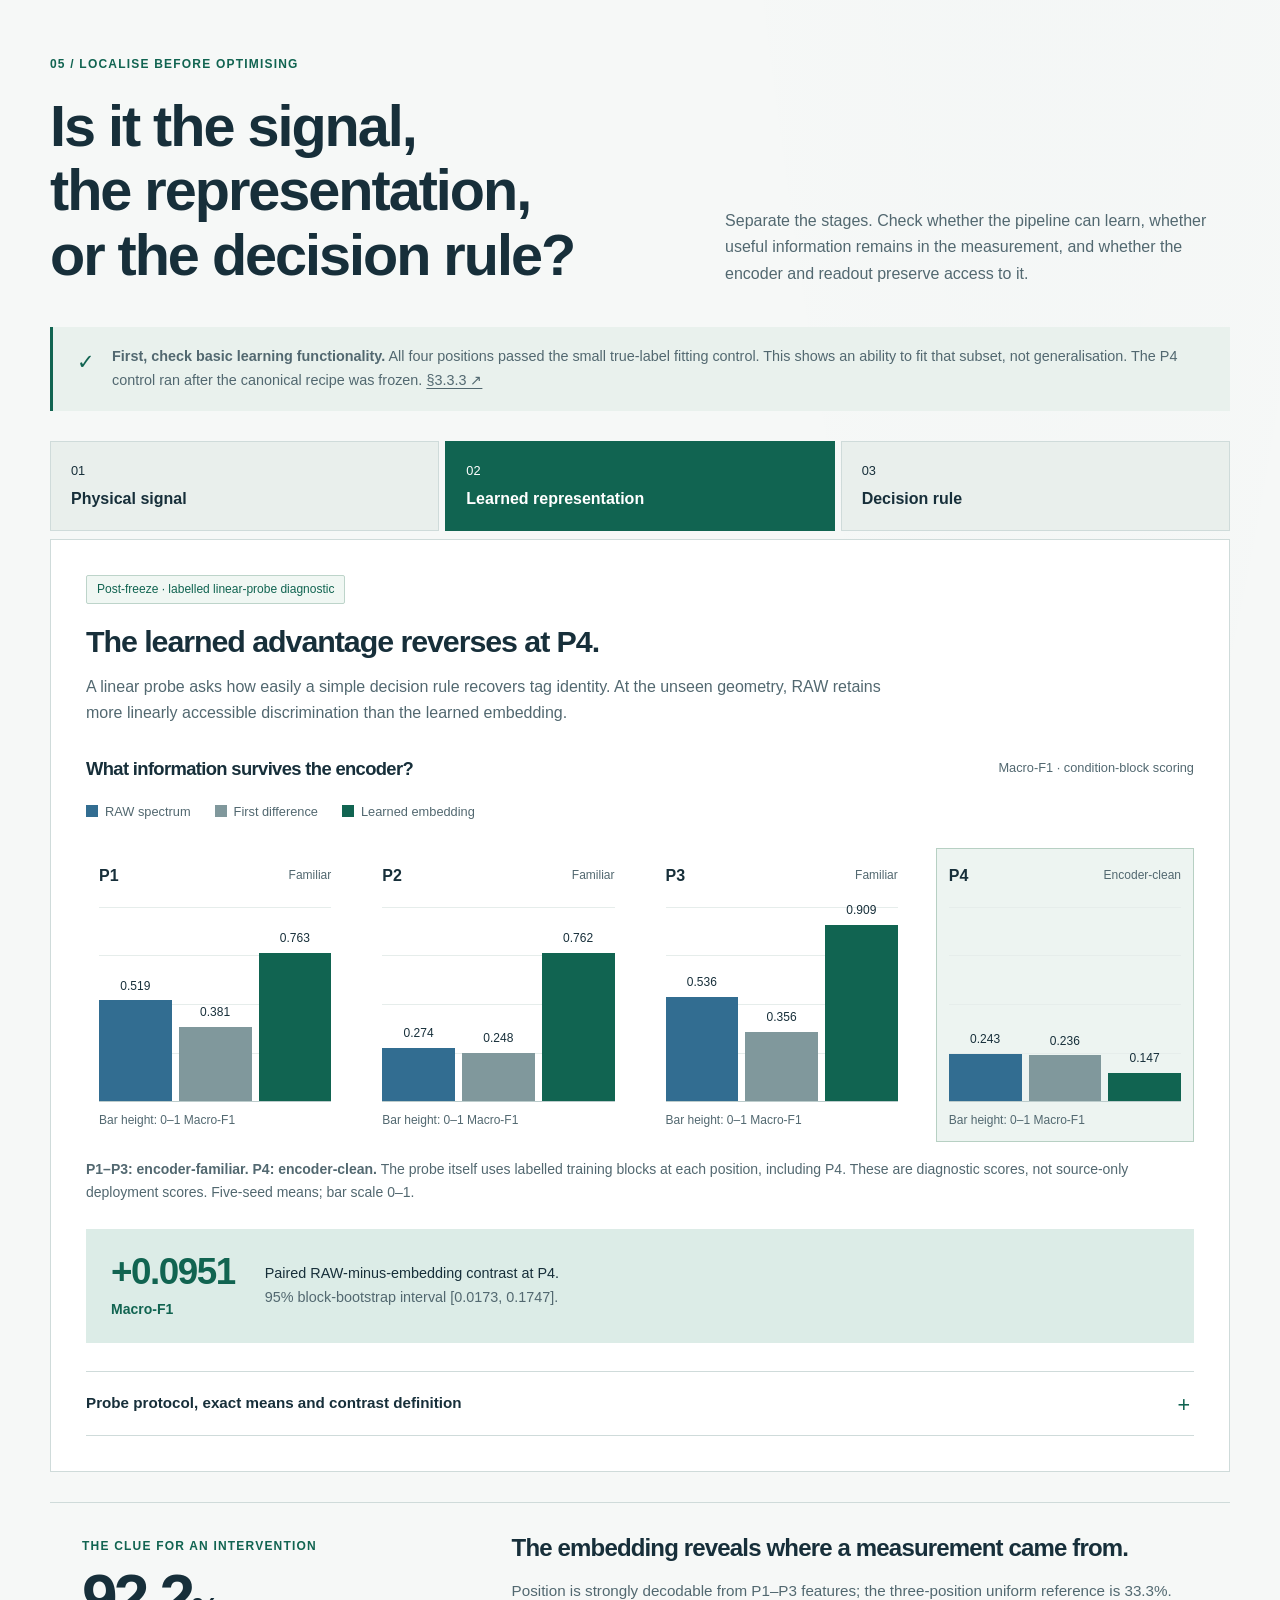
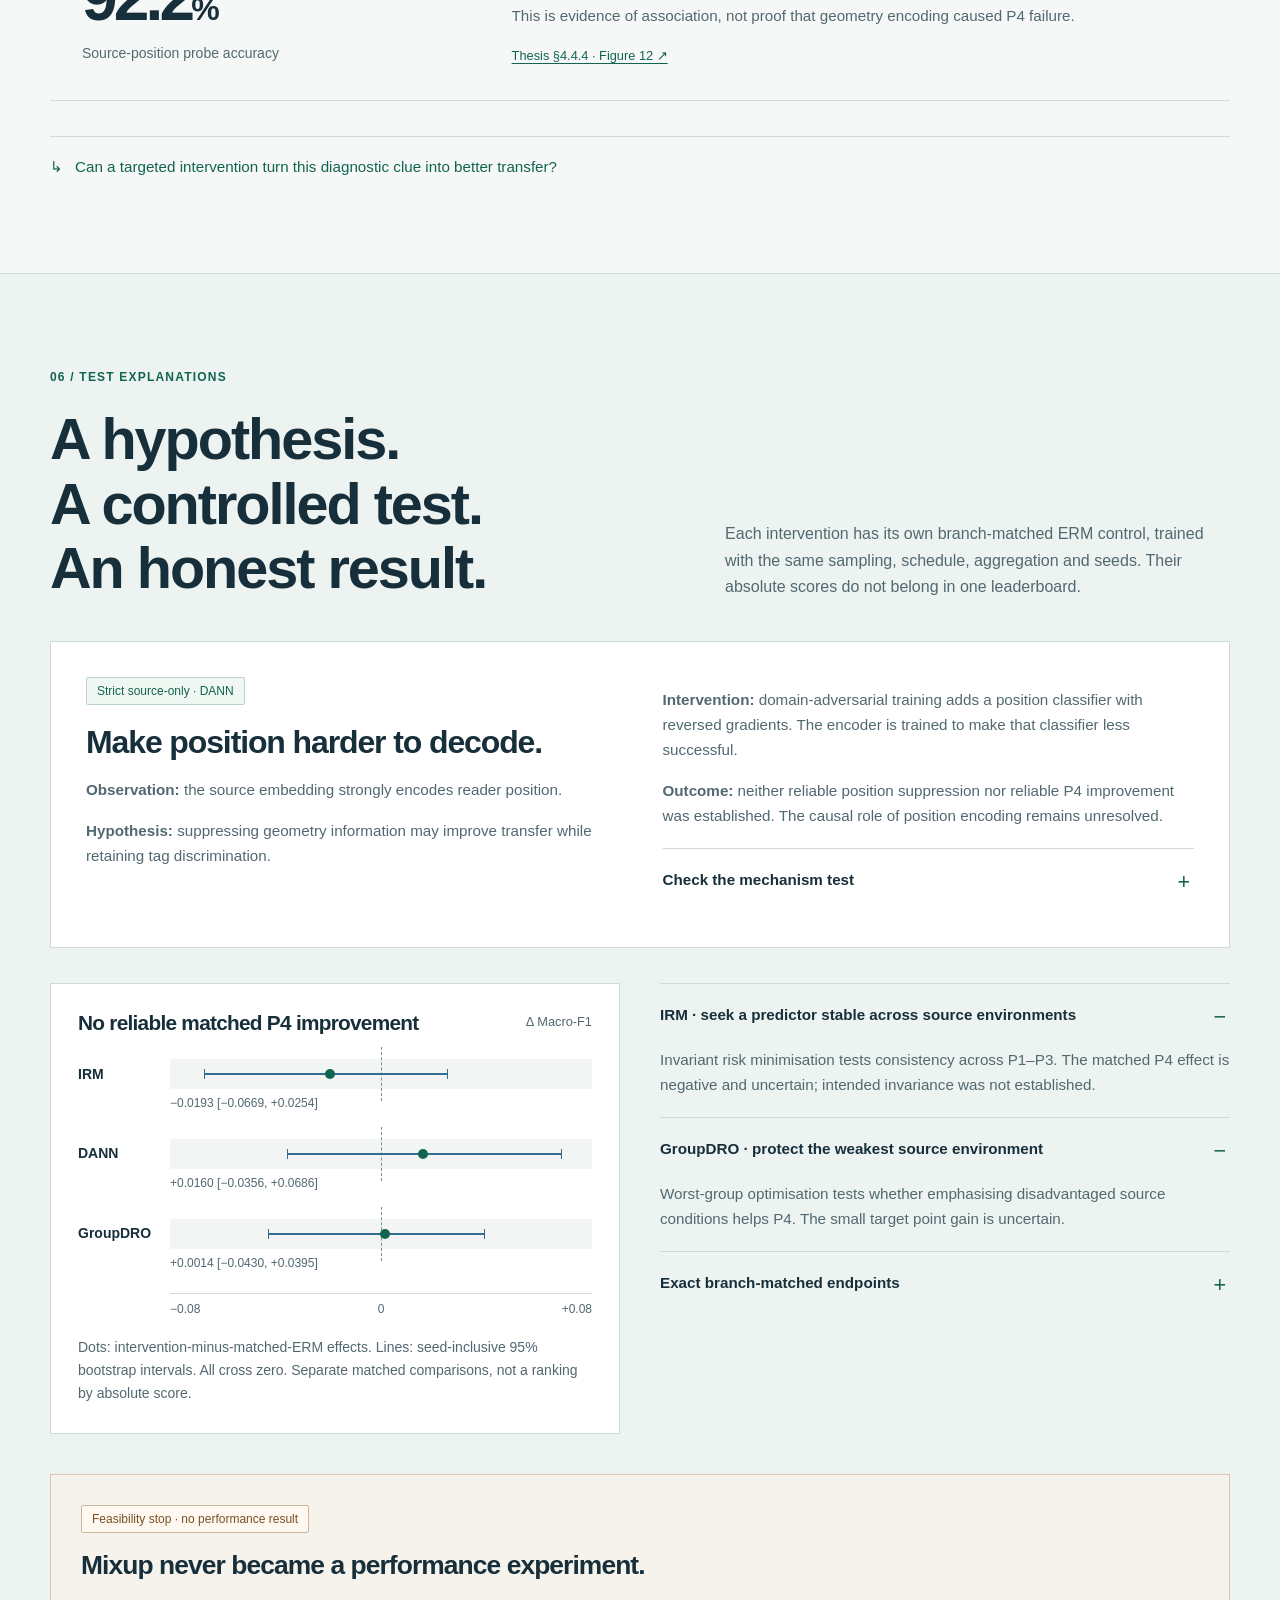
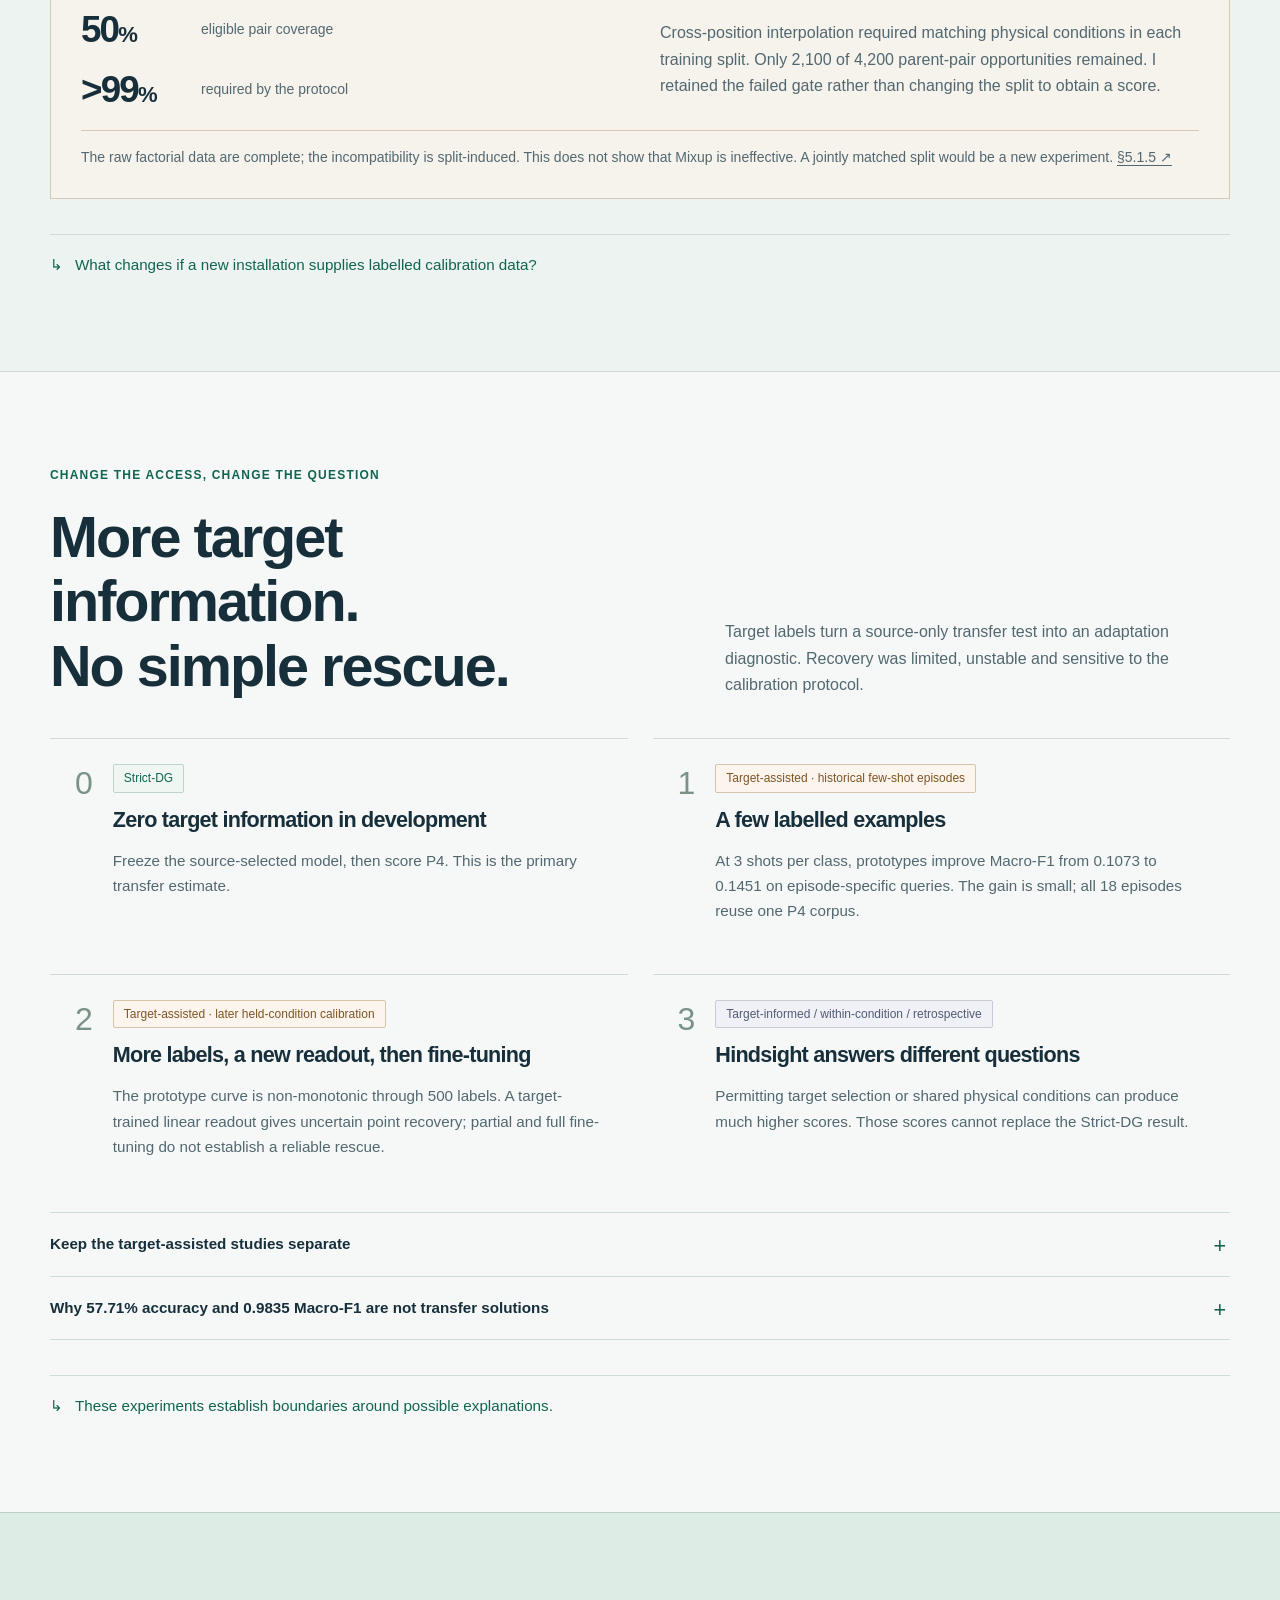
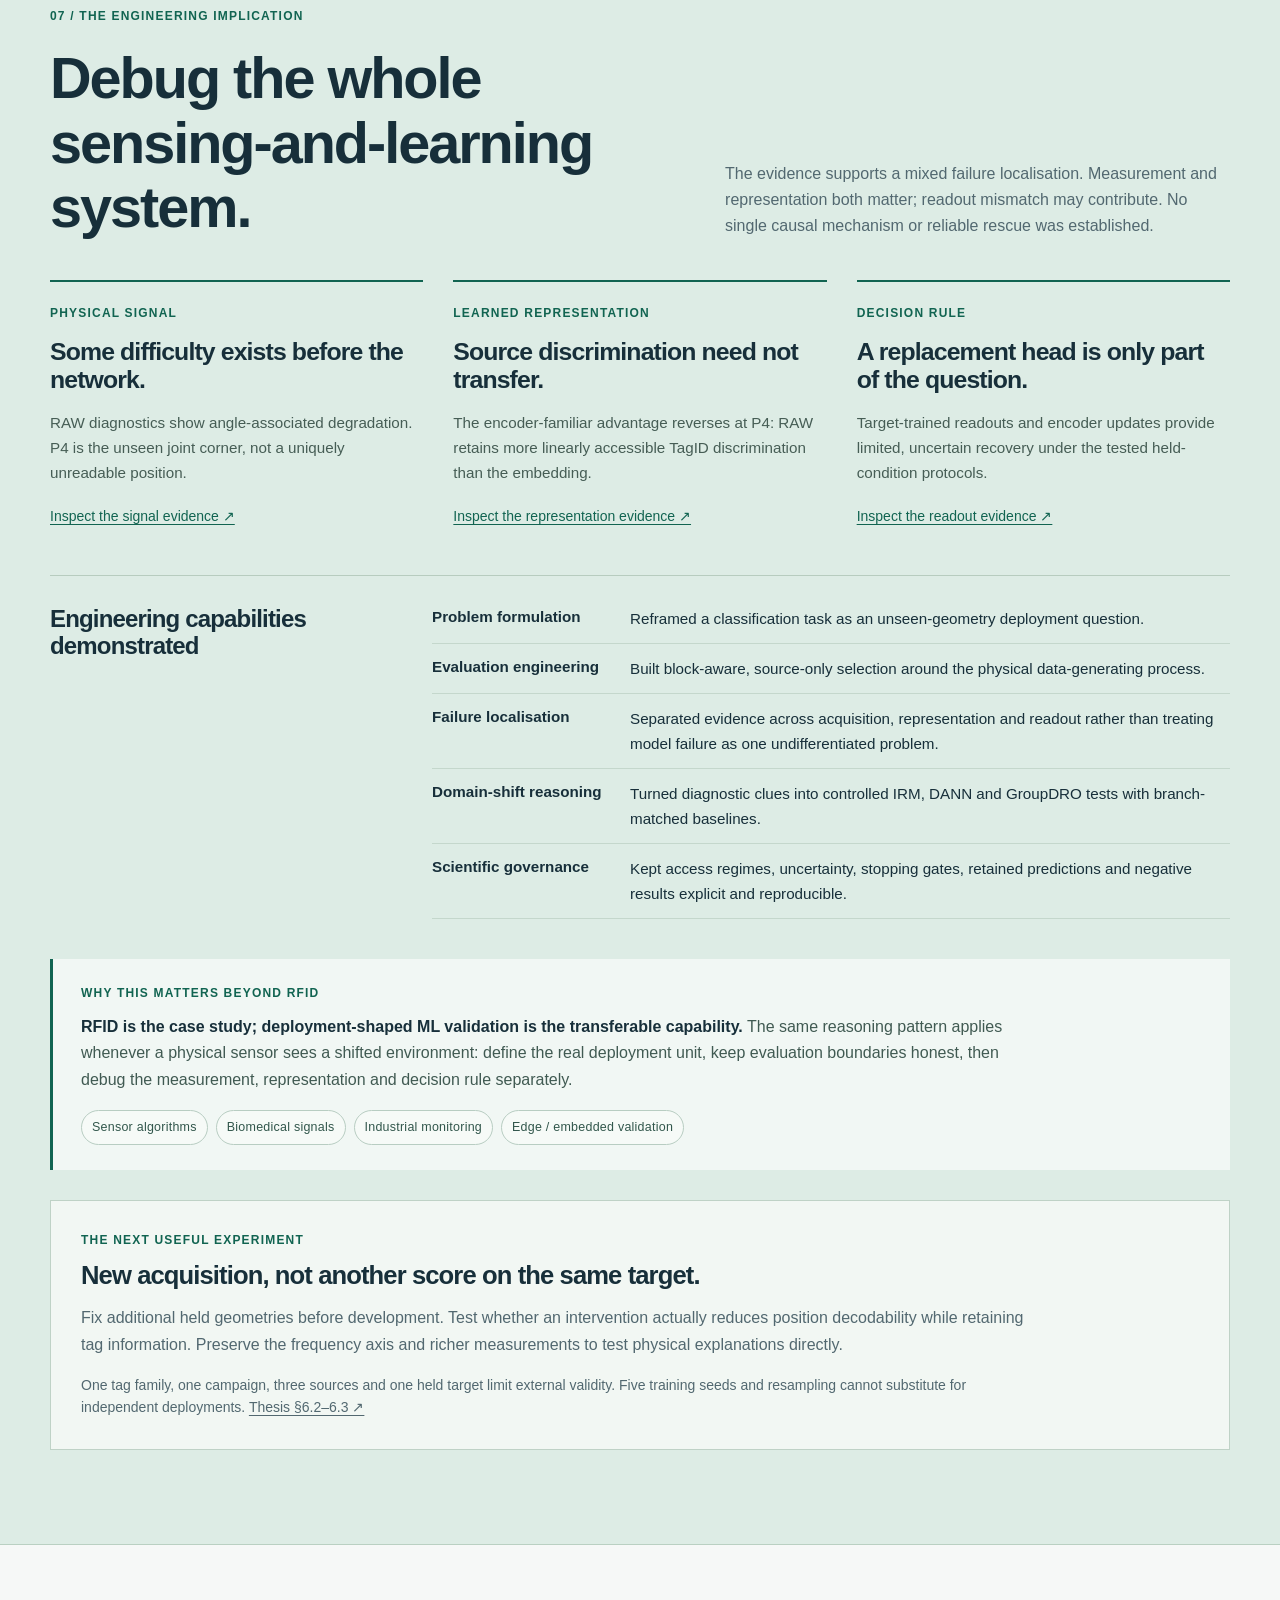
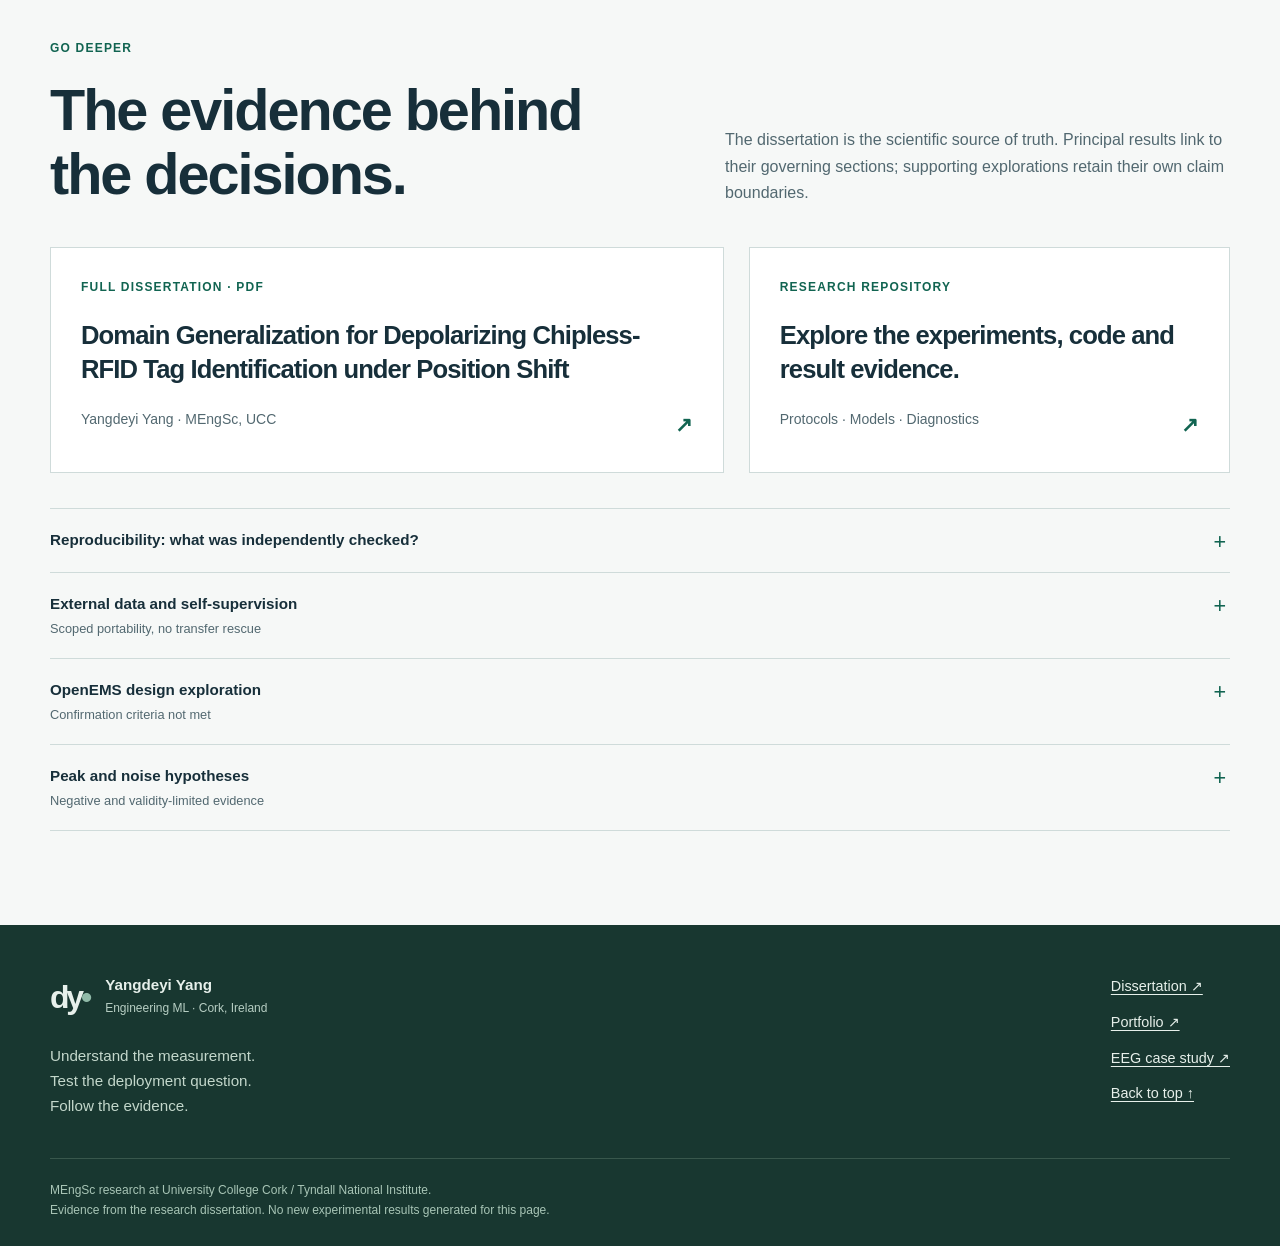
==== commit 2448194f: "Polish CRFID case study first impression" ====
--- a/CRFID-research-website/index.html
+++ b/CRFID-research-website/index.html
@@ -5,7 +5,7 @@
 <meta name="description" content="Yangdeyi Yang's Engineering ML case study: physical domain shift, rigorous evaluation and failure localisation in chipless RFID.">
 <meta name="author" content="Yangdeyi Yang"><meta name="theme-color" content="#f6f8f7">
 <title>Same tag. New geometry. | Yangdeyi Yang · Engineering ML</title>
-<link rel="icon" href="data:,">
+<link rel="icon" href="../assets/favicon.svg" type="image/svg+xml">
 <link rel="canonical" href="https://derekamethy.github.io/CRFID-research-website/">
 <meta property="og:type" content="website">
 <meta property="og:site_name" content="Yangdeyi Yang - Engineering ML">
@@ -31,8 +31,8 @@
 <div class="hero-grid"><div class="hero-copy">
 <h1 id="hero-title">Same tag.<br>New geometry.<br><em>Different answer.</em></h1>
 <p class="hero-lead">Can a model recognise the same passive RFID tag when the physical measurement setup changes?</p>
-<p class="hero-contribution">I rebuilt the evaluation around an unseen reader geometry, established a near-chance transfer result, and traced the failure through the signal, learned representation and decision rule.</p>
-<div class="actions"><a class="button primary" href="#physical-problem">Follow the investigation ↓</a><a class="text-link" href="#conclusions">The 60-second takeaway ↗</a></div>
+<p class="hero-contribution">I reframed a familiar-geometry classification result as a deployment test, rebuilt evaluation around physical-condition groups and a source-only unseen geometry, then traced the near-chance transfer failure through the signal, learned representation and decision rule.</p>
+<div class="actions"><a class="button primary" href="#physical-problem">Follow the investigation ↓</a><a class="text-link" href="#conclusions">The 60-second takeaway ↗</a><a class="text-link" href="https://github.com/Derekamethy/CRFID">Code &amp; evidence ↗</a></div>
 </div>
 <figure class="geometry-figure">
 <div class="figure-top"><span>The missing corner</span><span>Reader geometry</span></div>
@@ -44,7 +44,7 @@
 <figcaption id="geometry-caption" aria-live="polite"><strong>P4 combines two familiar factors in an unseen way.</strong> P2 supplies the angle; P3 supplies the distance. Their joint corner stays outside source-only development.</figcaption>
 <div class="figure-bottom"><span>Select a position to inspect its role</span><a href="./assets/dissertation.pdf#page=31">Thesis §3.1.2 ↗</a></div>
 </figure></div>
-<dl class="dataset-strip"><div><dt>12,600</dt><dd>measured spectra</dd></div><div><dt>7</dt><dd>tag identities</dd></div><div><dt>4</dt><dd>physical domains</dd></div><div><dt>252</dt><dd>condition blocks</dd></div><div><dt>5</dt><dd>Strict-DG seeds</dd></div></dl>
+<dl class="dataset-strip"><div><dt>12,600</dt><dd>measured spectra</dd></div><div><dt>7</dt><dd>tag identities</dd></div><div><dt>252</dt><dd>condition blocks</dd></div><div><dt>3</dt><dd>source geometries</dd></div><div><dt>1</dt><dd>unseen joint target</dd></div></dl>
 <p class="credit-line">MEngSc research · Yangdeyi Yang · University College Cork / Tyndall National Institute. Analysis of an existing measurement campaign; my contribution is the ML evaluation and investigation.</p>
 </section>
 <div class="chapter-nav"><nav class="wrap" aria-label="Investigation chapters"><a href="#physical-problem">01 <span>Signal</span></a><a href="#evaluation-problem">02 <span>Question</span></a><a href="#strict-test">03 <span>Protocol</span></a><a href="#turning-point">04 <span>Failure</span></a><a href="#diagnostics">05 <span>Diagnosis</span></a><a href="#hypothesis-tests">06 <span>Interventions</span></a><a href="#conclusions">07 <span>Implications</span></a></nav></div>
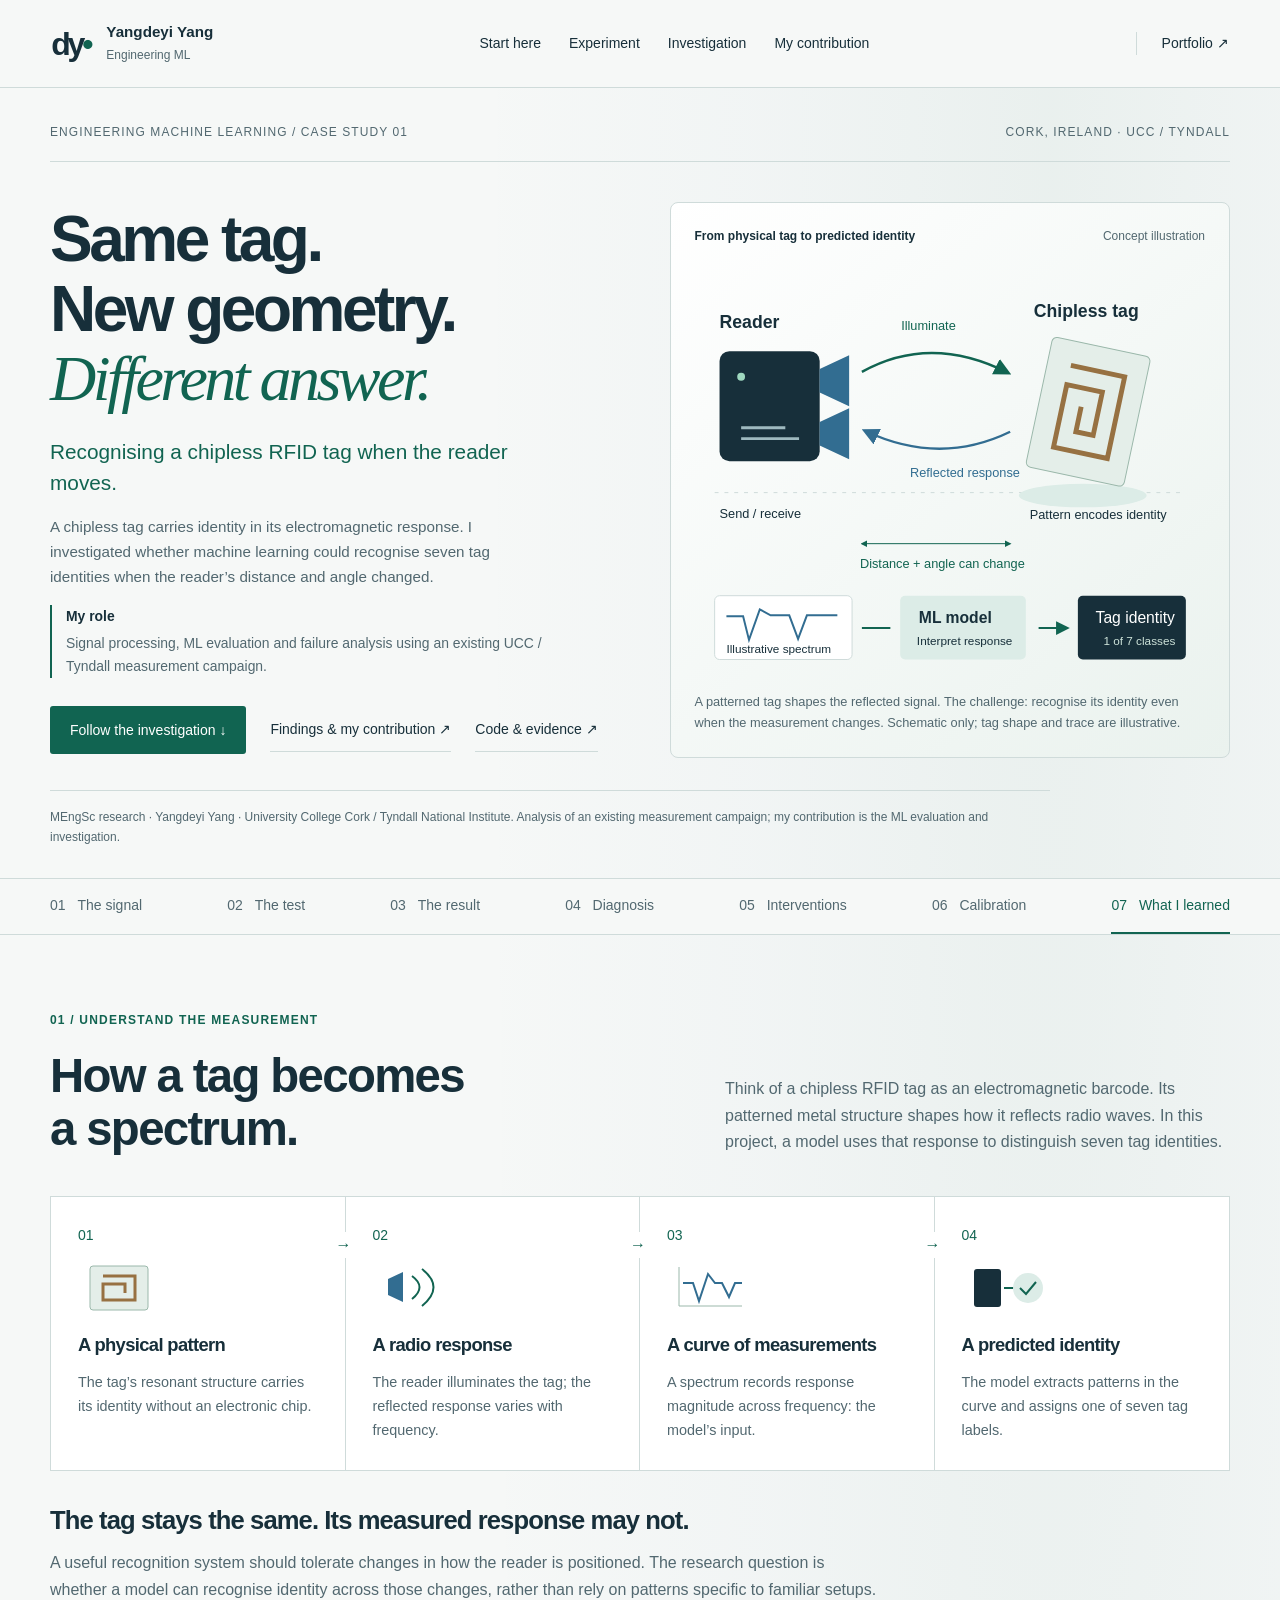
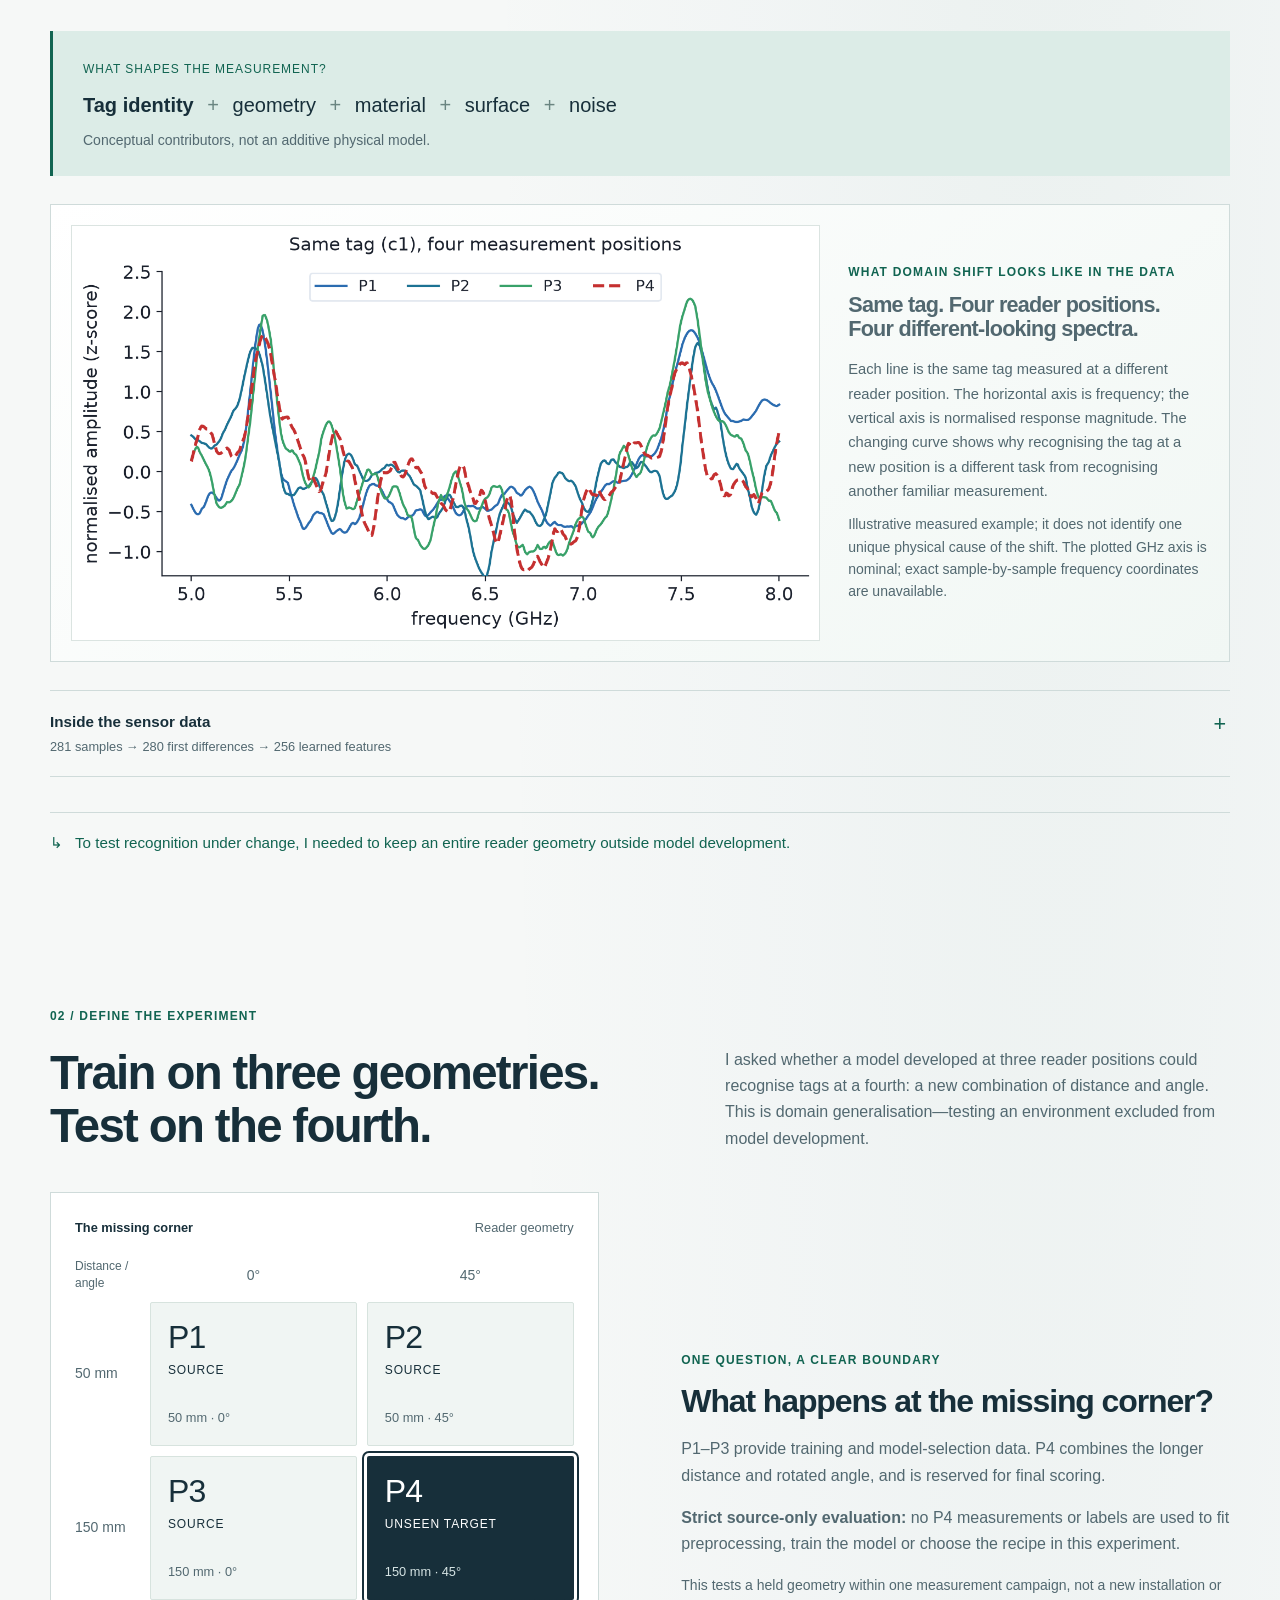
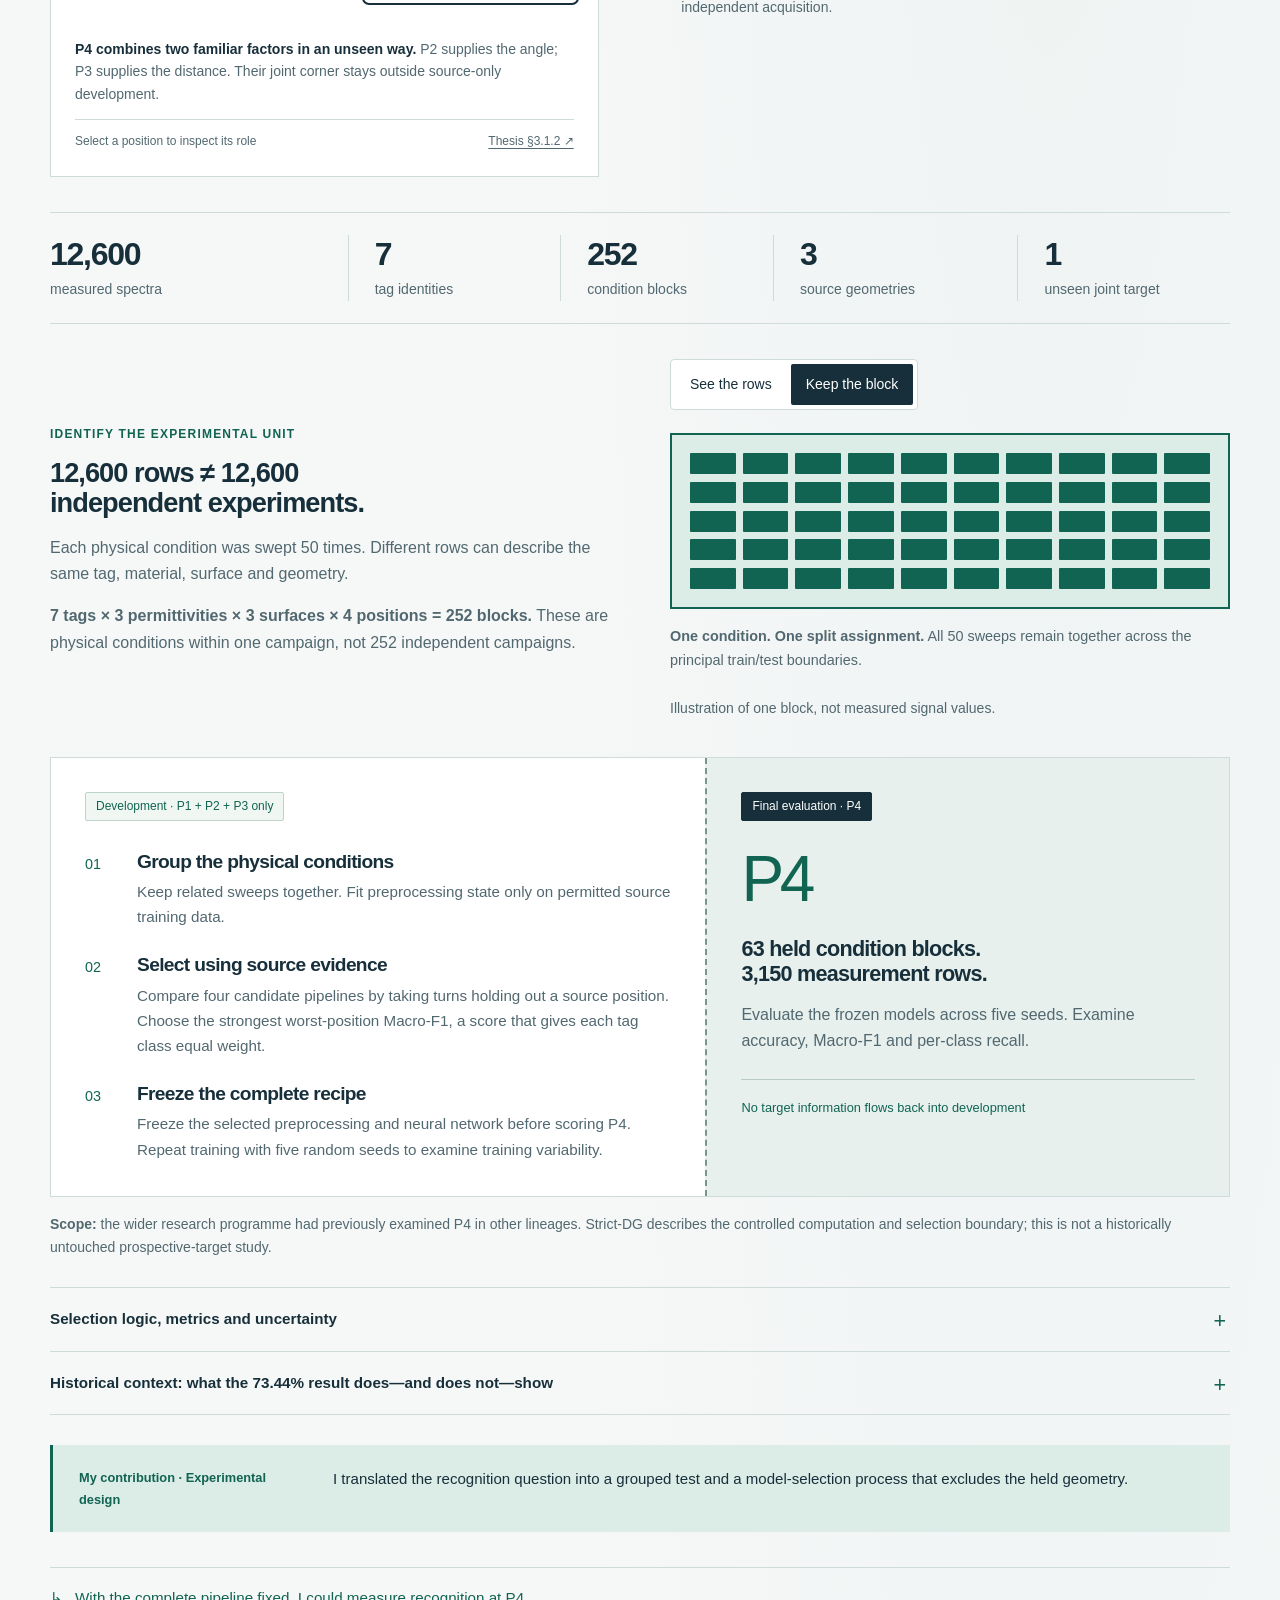
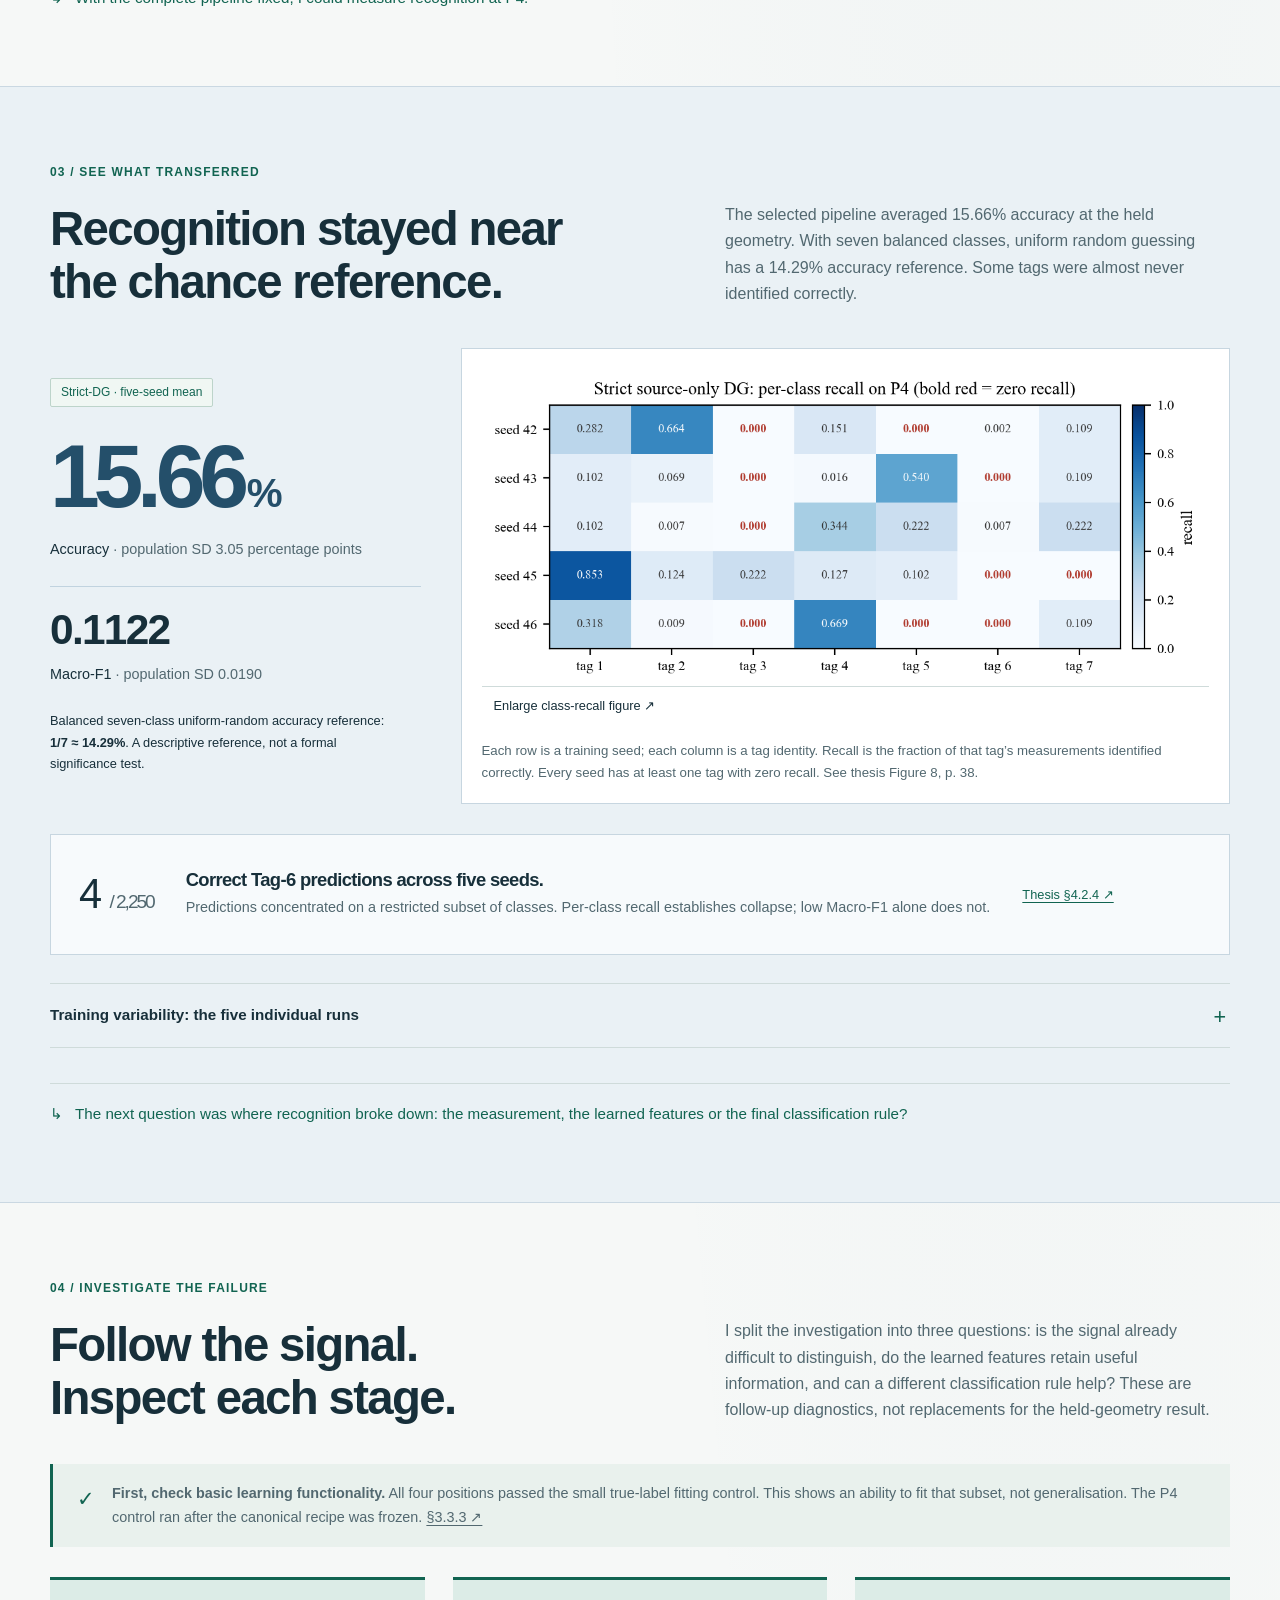
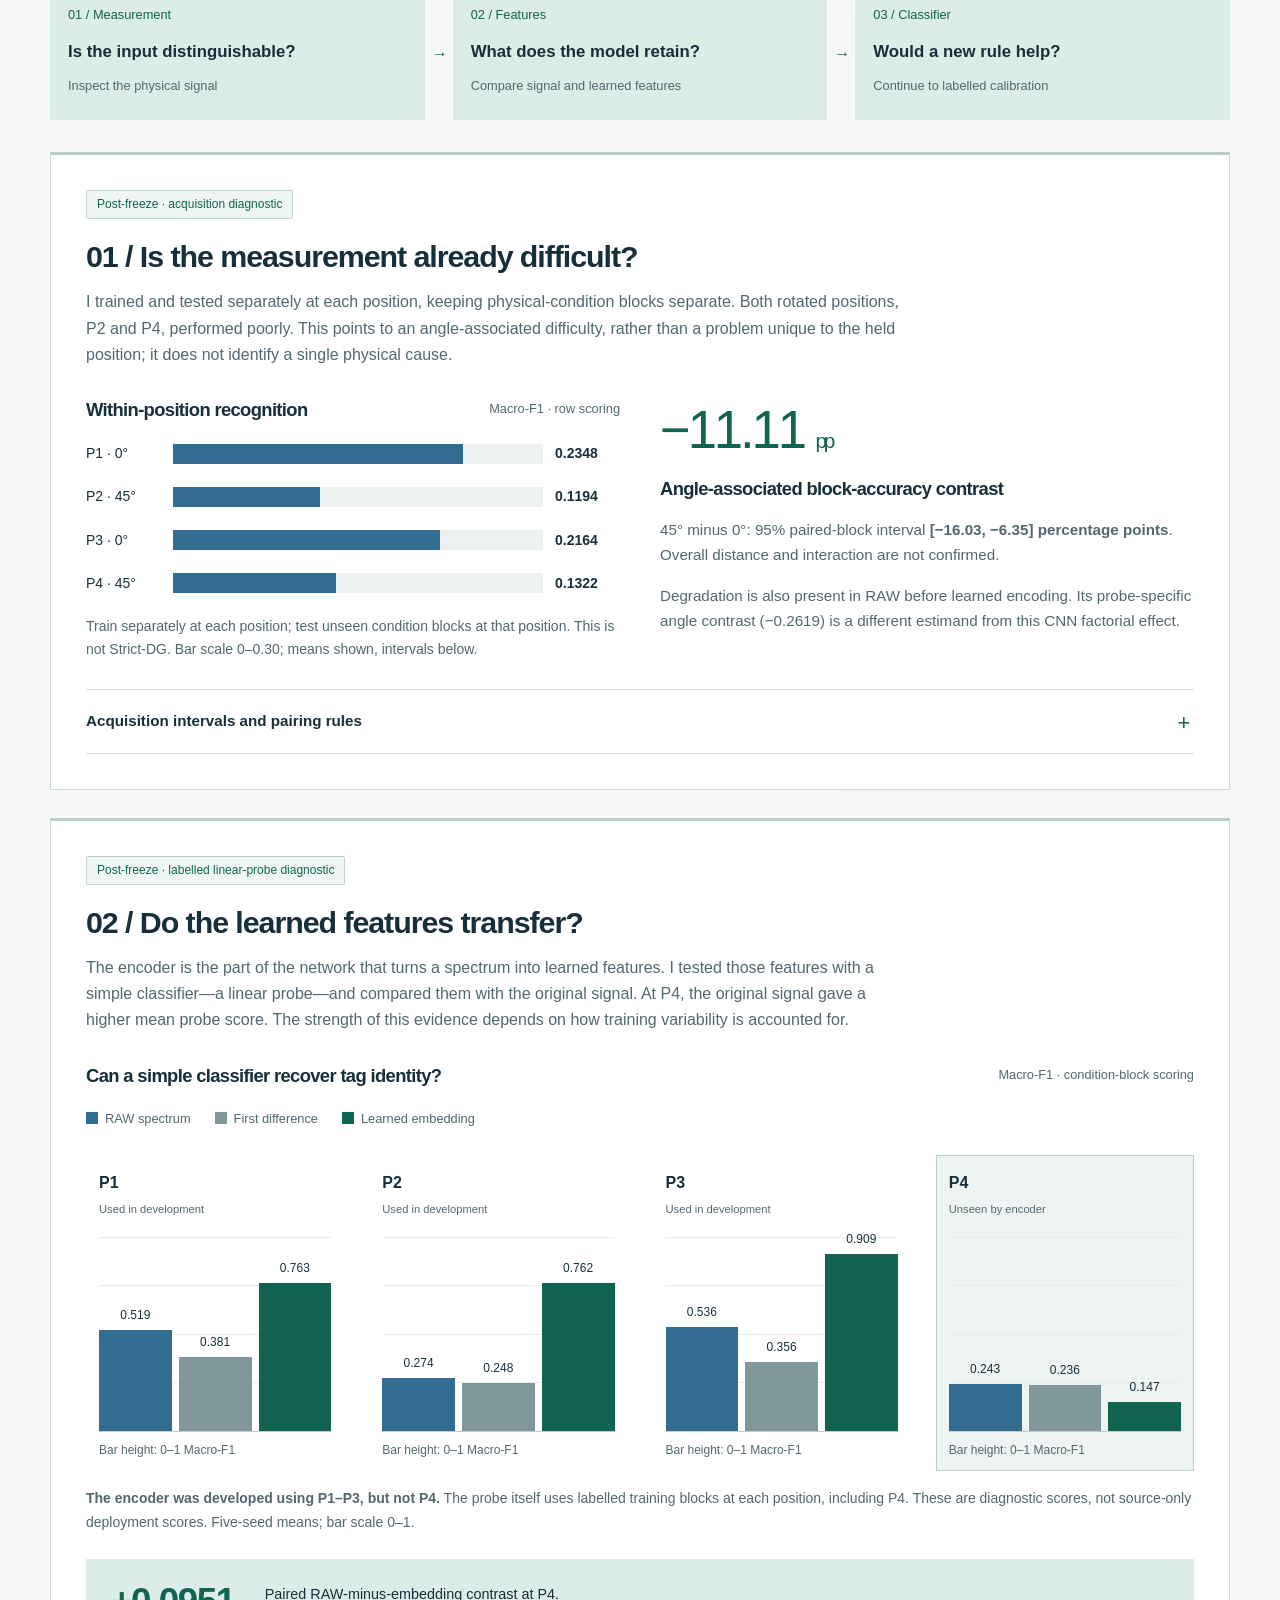
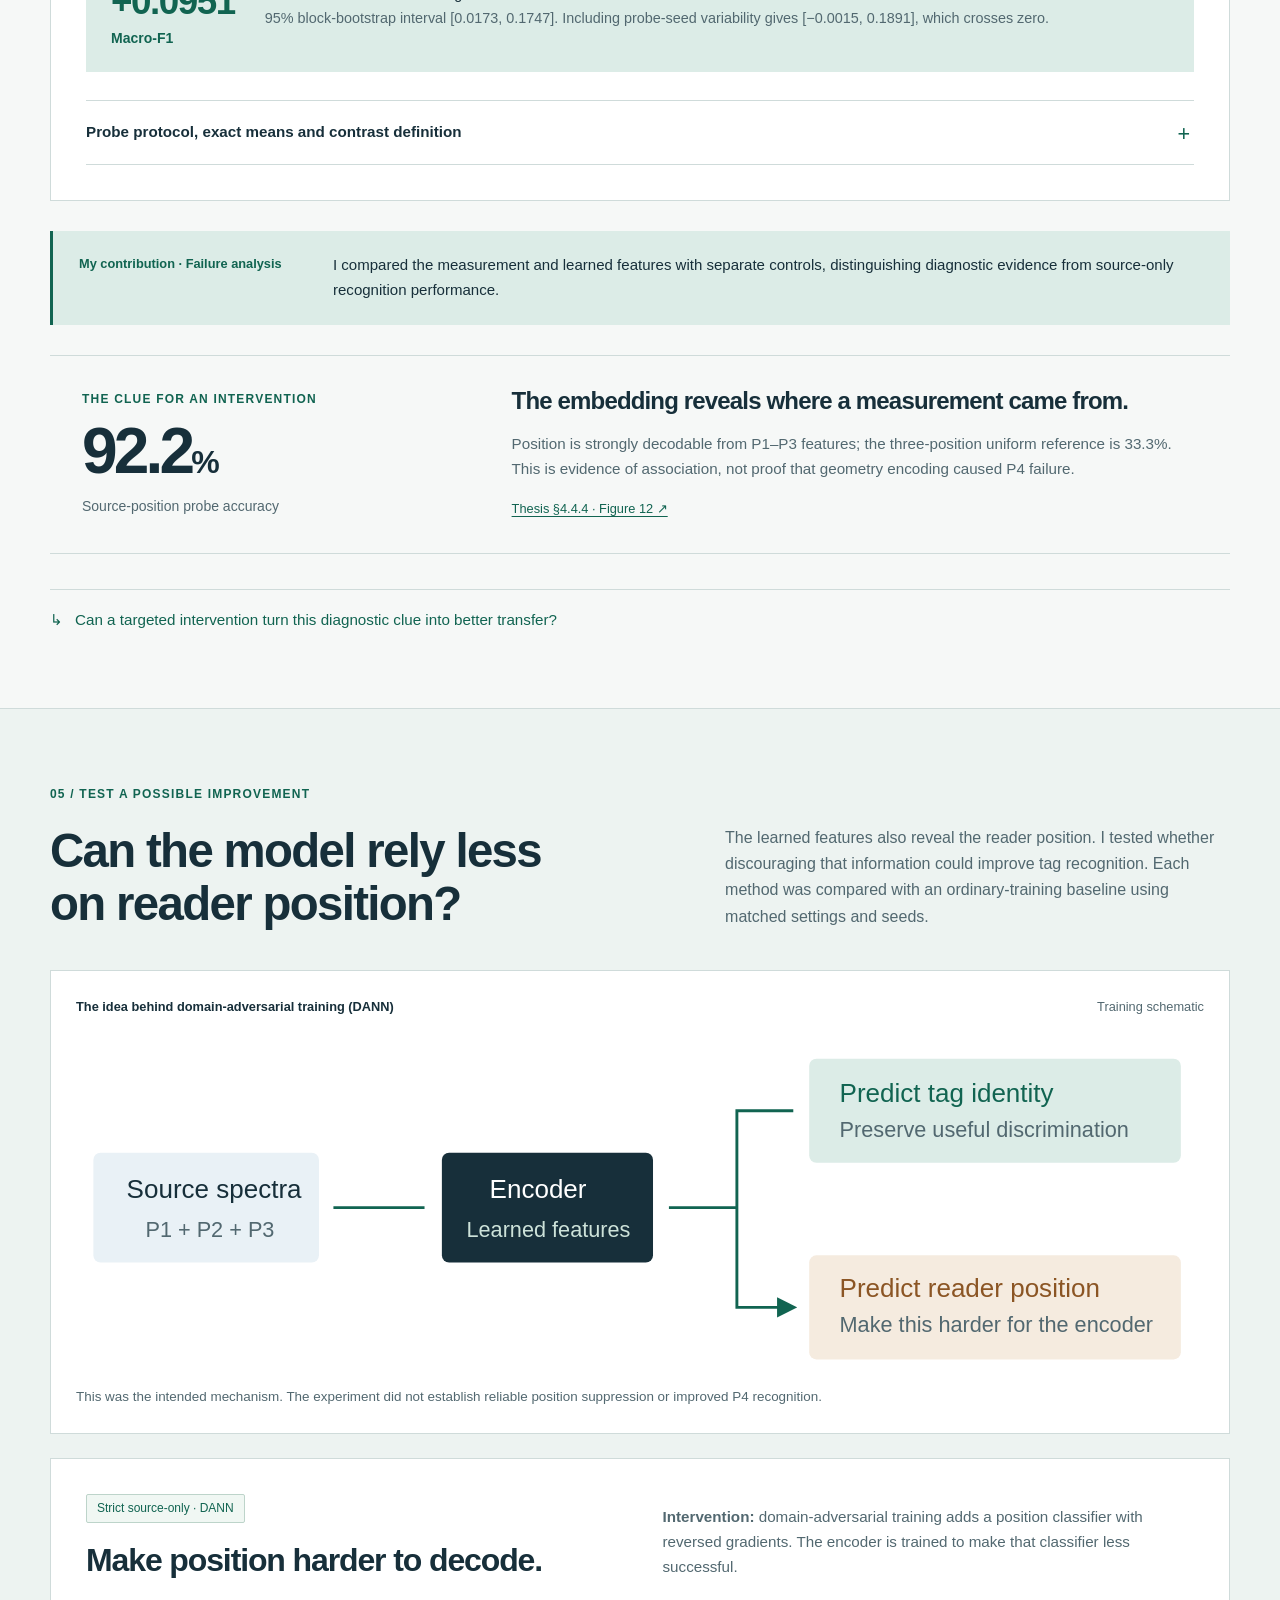
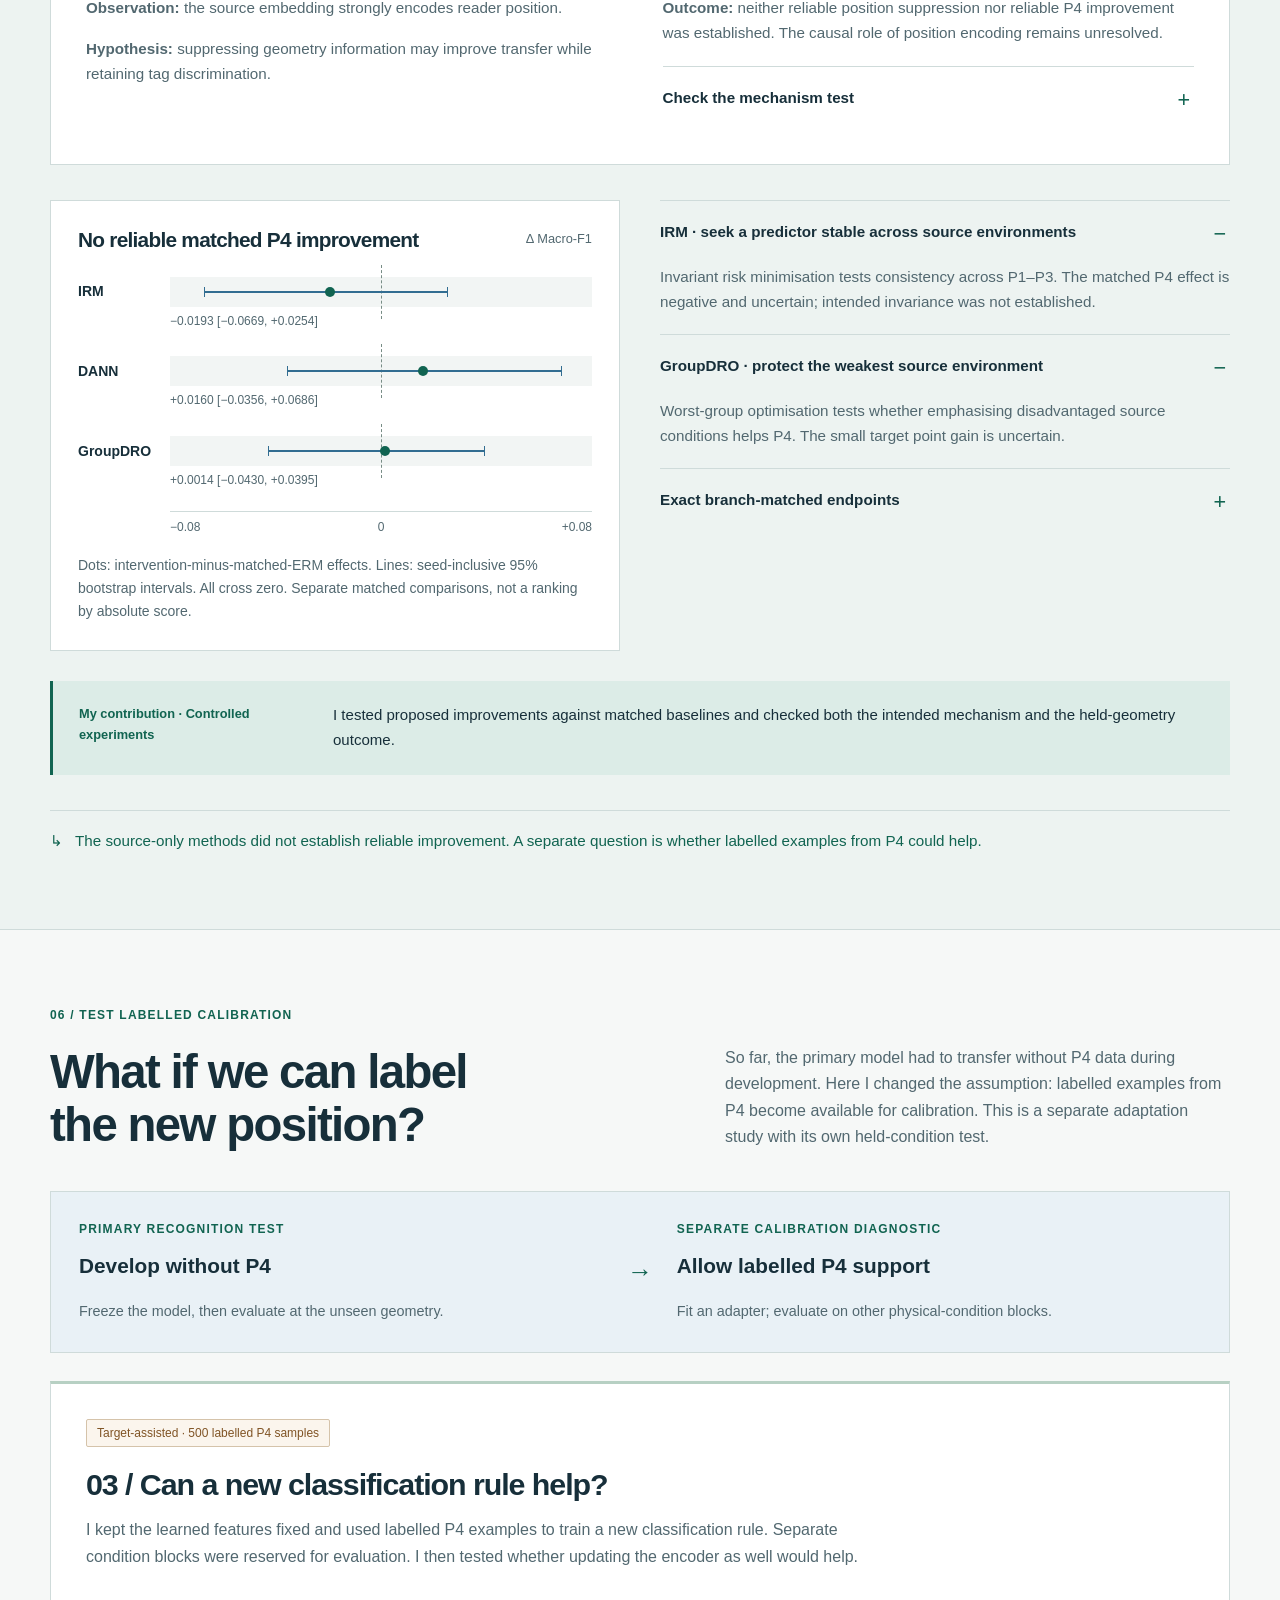
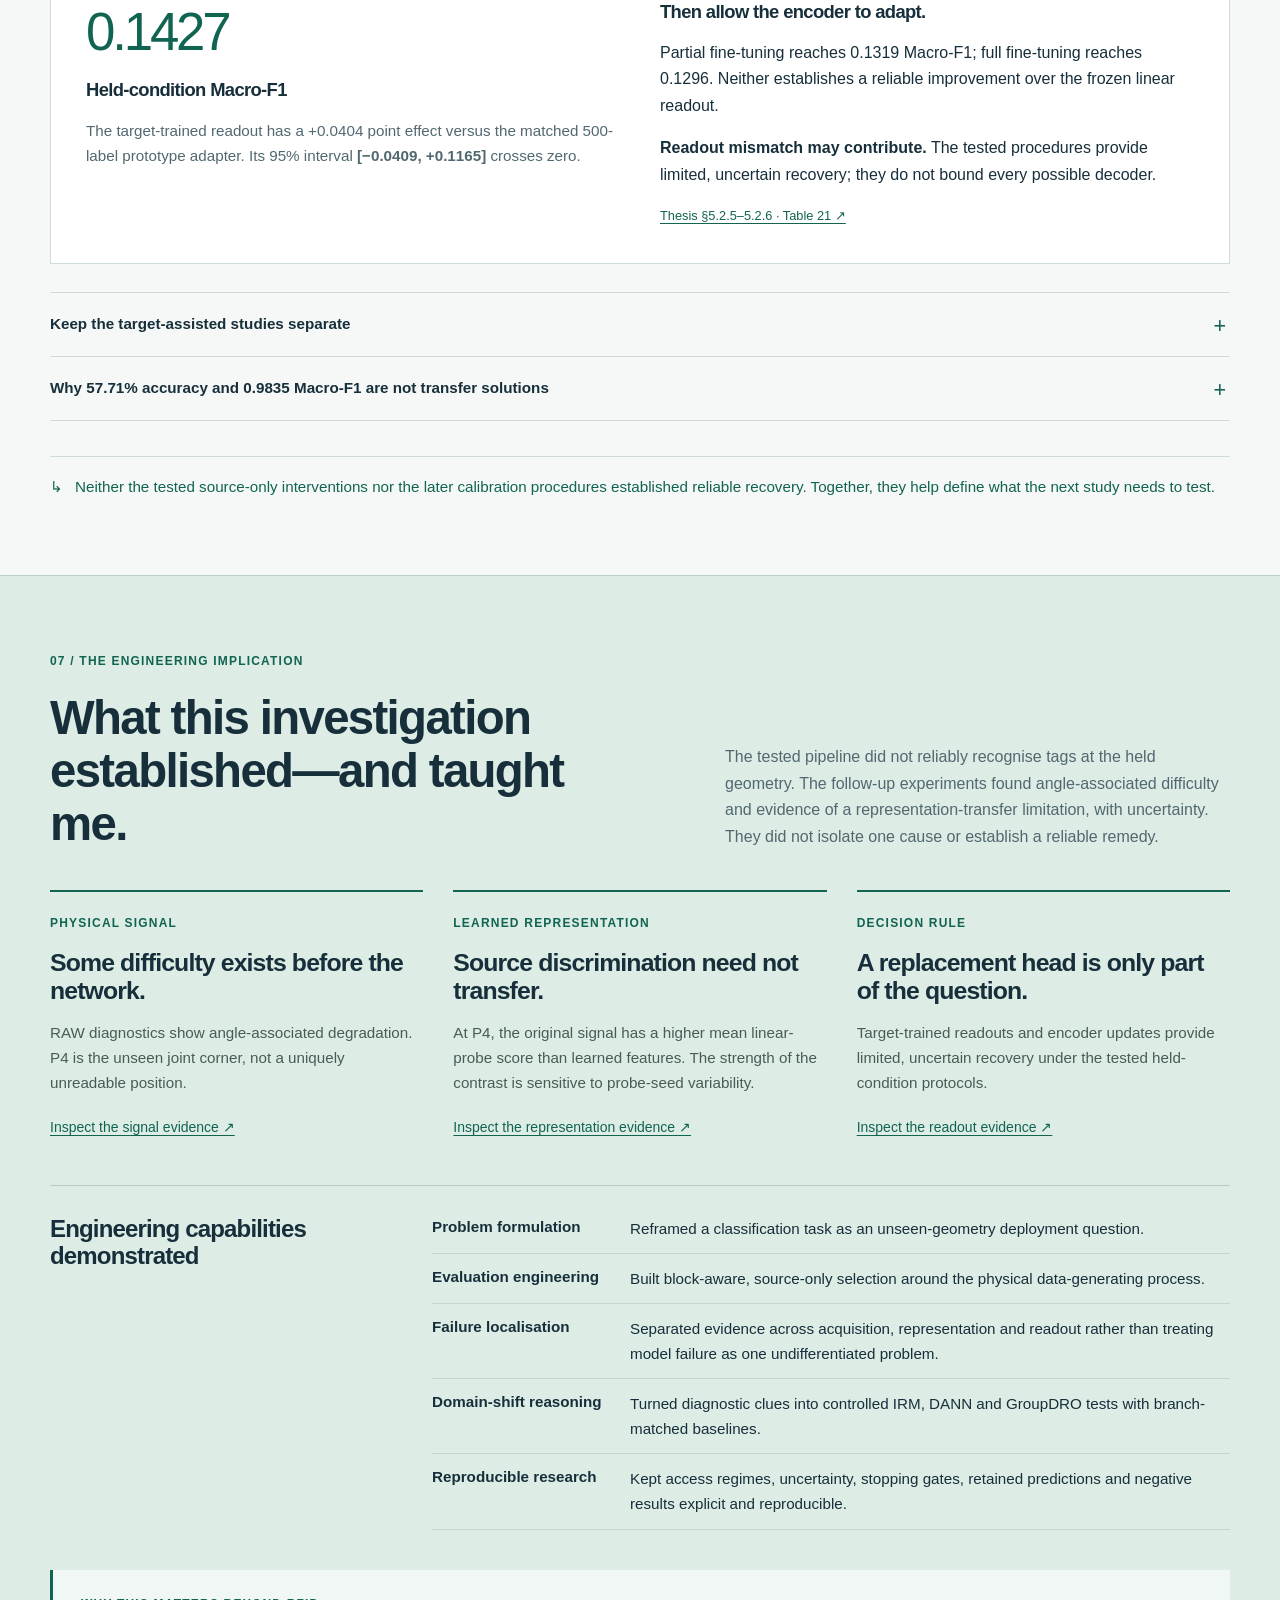
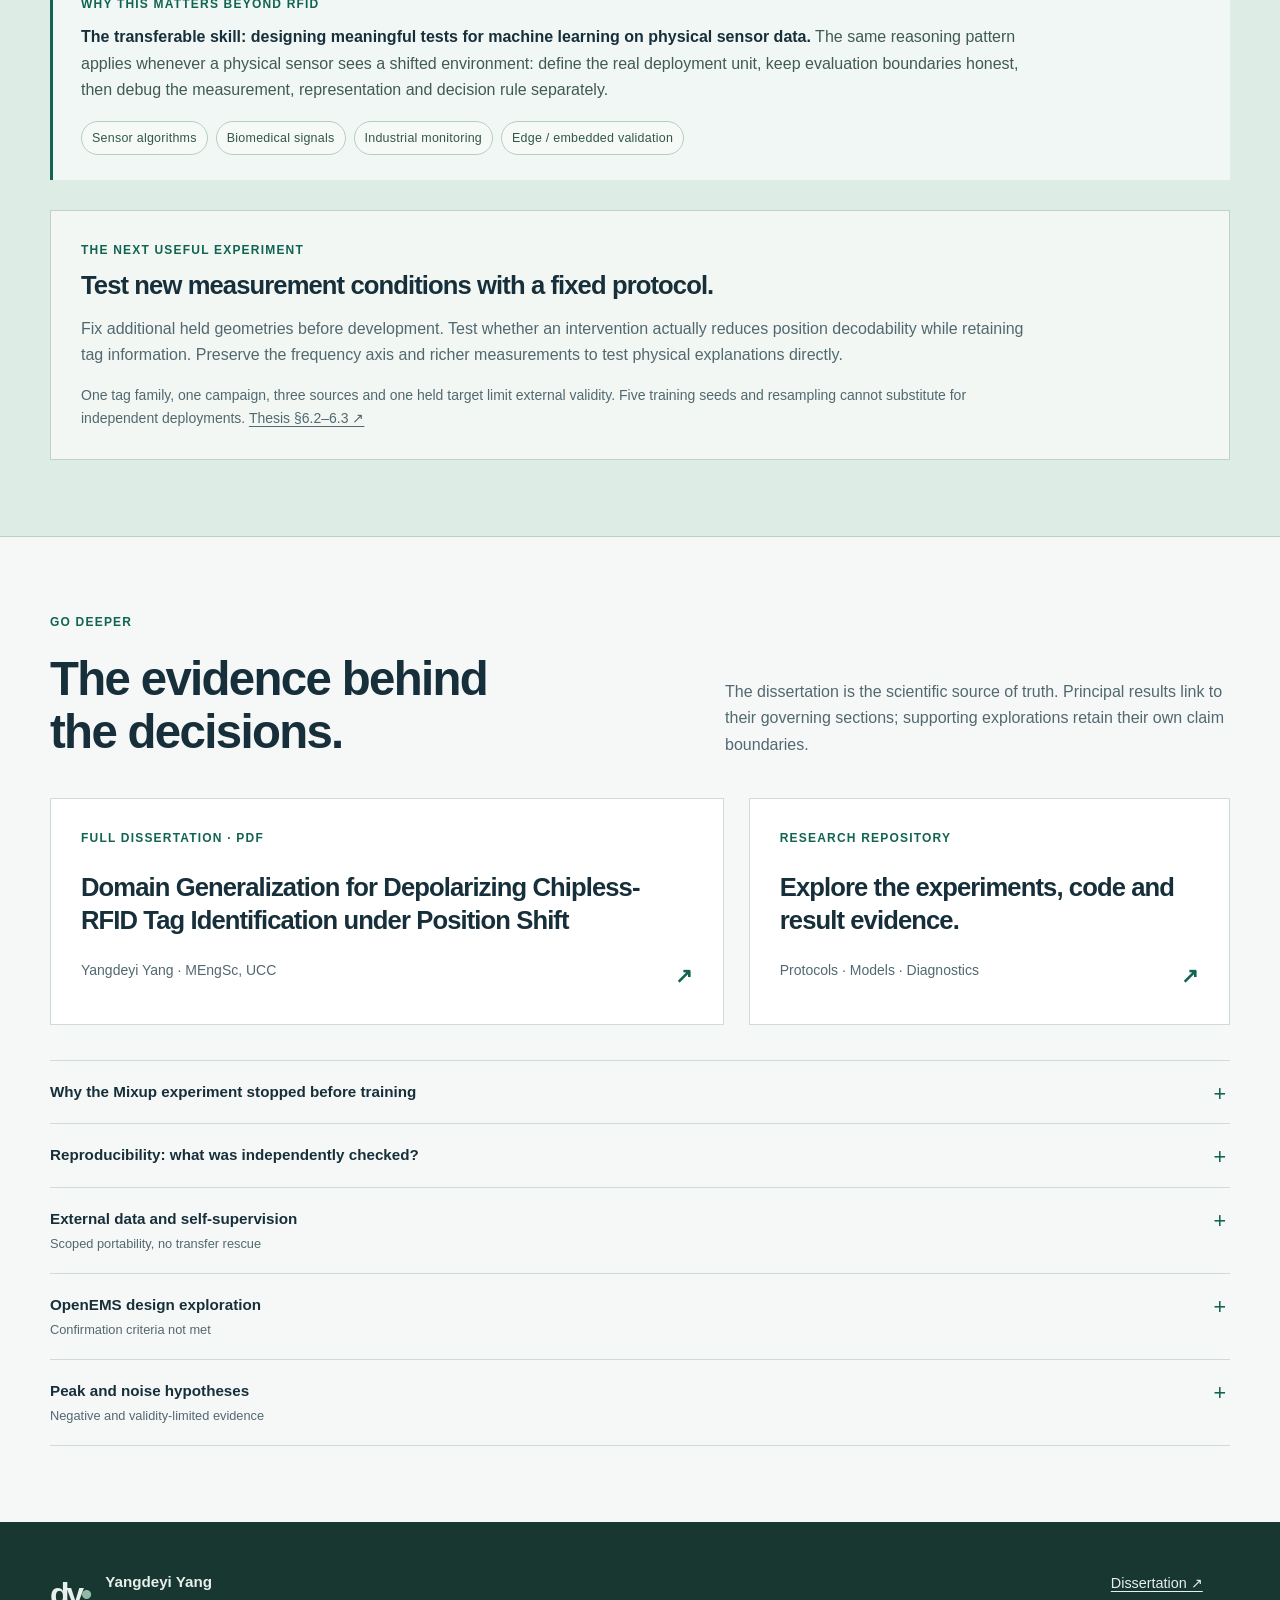
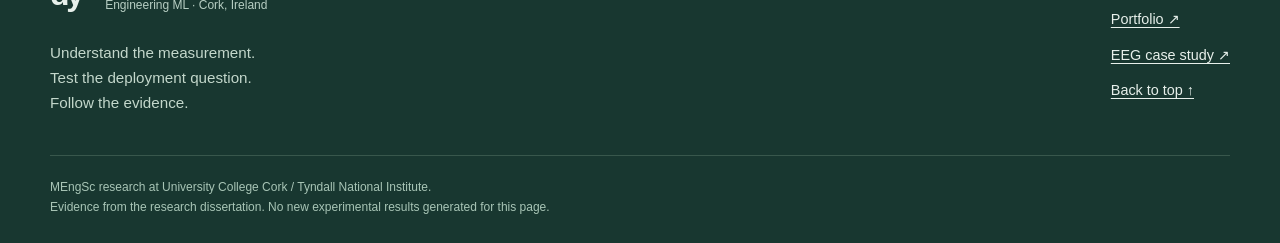
==== commit 2d312501: "Rebuild CRFID case study as an illustrated research narrative" ====
--- a/CRFID-research-website/index.html
+++ b/CRFID-research-website/index.html
@@ -22,7 +22,7 @@
 <header class="site-header">
 <a class="identity" href="#hero" aria-label="Yangdeyi Yang, back to top"><span class="monogram">dy<span>•</span></span><span>Yangdeyi Yang<small>Engineering ML</small></span></a>
 <button class="menu-toggle" aria-expanded="false" aria-controls="main-nav" hidden>Menu <span aria-hidden="true">+</span></button>
-<nav id="main-nav" aria-label="Main navigation"><a href="#physical-problem">The problem</a><a href="#strict-test">The test</a><a href="#diagnostics">The diagnosis</a><a href="#technical-evidence">Evidence</a></nav>
+<nav id="main-nav" aria-label="Main navigation"><a href="#physical-problem">Start here</a><a href="#strict-test">Experiment</a><a href="#diagnostics">Investigation</a><a href="#conclusions">My contribution</a></nav>
 <a class="portfolio-link" href="https://derekamethy.github.io/">Portfolio ↗</a>
 </header>
 <main id="main">
@@ -30,11 +30,50 @@
 <div class="hero-context"><span>Engineering machine learning / case study 01</span><span>Cork, Ireland · UCC / Tyndall</span></div>
 <div class="hero-grid"><div class="hero-copy">
 <h1 id="hero-title">Same tag.<br>New geometry.<br><em>Different answer.</em></h1>
-<p class="hero-lead">Can a model recognise the same passive RFID tag when the physical measurement setup changes?</p>
-<p class="hero-contribution">I reframed a familiar-geometry classification result as a deployment test, rebuilt evaluation around physical-condition groups and a source-only unseen geometry, then traced the near-chance transfer failure through the signal, learned representation and decision rule.</p>
-<div class="actions"><a class="button primary" href="#physical-problem">Follow the investigation ↓</a><a class="text-link" href="#conclusions">The 60-second takeaway ↗</a><a class="text-link" href="https://github.com/Derekamethy/CRFID">Code &amp; evidence ↗</a></div>
+<p class="hero-lead">Recognising a chipless RFID tag when the reader moves.</p>
+<p class="hero-contribution">A chipless tag carries identity in its electromagnetic response. I investigated whether machine learning could recognise seven tag identities when the reader’s distance and angle changed.</p>
+<p class="role-summary"><strong>My role</strong> Signal processing, ML evaluation and failure analysis using an existing UCC / Tyndall measurement campaign.</p><div class="actions"><a class="button primary" href="#physical-problem">Follow the investigation ↓</a><a class="text-link" href="#conclusions">Findings &amp; my contribution ↗</a><a class="text-link" href="https://github.com/Derekamethy/CRFID">Code &amp; evidence ↗</a></div>
 </div>
-<figure class="geometry-figure">
+<figure class="sensor-scene"><div class="figure-top"><span>From physical tag to predicted identity</span><span>Concept illustration</span></div>
+<svg viewBox="0 0 520 430" role="img" aria-labelledby="sensor-title sensor-desc" xmlns="http://www.w3.org/2000/svg"><title id="sensor-title">A reader measures a chipless tag’s electromagnetic response</title><desc id="sensor-desc">A reader illuminates a patterned tag and receives its reflected response. Changing the distance and angle changes the measurement. A conceptual spectrum is passed to a classifier to predict tag identity. This is a schematic, not a photograph of the apparatus or measured data.</desc>
+<defs><marker id="arrow-green" viewBox="0 0 10 10" refX="8" refY="5" markerWidth="7" markerHeight="7" orient="auto-start-reverse"><path d="M0 0 10 5 0 10z" fill="#116451"/></marker><marker id="arrow-blue" viewBox="0 0 10 10" refX="8" refY="5" markerWidth="7" markerHeight="7" orient="auto"><path d="M0 0 10 5 0 10z" fill="#326d91"/></marker></defs>
+<g font-family="Segoe UI,Arial,sans-serif" fill="#172f3a">
+<path d="M20 240H500" stroke="#cfdbda" stroke-dasharray="4 6"/><ellipse cx="395" cy="243" rx="65" ry="12" fill="#dcece7"/>
+<rect x="25" y="96" width="102" height="112" rx="10" fill="#172f3a"/><path d="M127 114 157 100V152L127 138M127 168 157 154V206L127 192" fill="#326d91"/>
+<circle cx="47" cy="122" r="4" fill="#9fd8bf"/><path d="M47 185H106M47 174H92" stroke="#9eb9bf" stroke-width="3"/>
+<text x="25" y="72" font-size="18" font-weight="600">Reader</text><text x="25" y="266" font-size="13">Send / receive</text>
+<path d="M170 117Q240 78 319 118" fill="none" stroke="#116451" stroke-width="2.5" marker-end="url(#arrow-green)"/>
+<text x="210" y="74" font-size="13" fill="#116451">Illuminate</text>
+<path d="M321 178Q249 213 173 177" fill="none" stroke="#326d91" stroke-width="2.5" marker-end="url(#arrow-blue)"/>
+<text x="219" y="224" font-size="13" fill="#326d91">Reflected response</text>
+<g transform="translate(350 90) rotate(12 50 65)"><rect width="102" height="135" rx="5" fill="#e4eee9" stroke="#9bb8ab"/><g fill="none" stroke="#977142" stroke-width="5"><path d="M24 25H80V110H24V45H61V90H43V64"/></g></g>
+<text x="345" y="61" font-size="18" font-weight="600">Chipless tag</text><text x="341" y="267" font-size="13">Pattern encodes identity</text>
+<path d="M170 292H321" stroke="#116451" marker-start="url(#arrow-green)" marker-end="url(#arrow-green)"/>
+<text x="168" y="317" font-size="13" fill="#116451">Distance + angle can change</text>
+<rect x="20" y="345" width="140" height="65" rx="5" fill="#fff" stroke="#cfdbda"/><path d="M32 366H49L55 390 66 359 77 365H96L105 389 114 365H145" fill="none" stroke="#326d91" stroke-width="2"/><text x="32" y="403" font-size="12">Illustrative spectrum</text>
+<path d="M170 378H199M350 378H379" stroke="#116451" stroke-width="2" marker-end="url(#arrow-green)"/>
+<rect x="209" y="345" width="128" height="65" rx="5" fill="#dcece7"/><text x="228" y="373" font-size="16" font-weight="600">ML model</text><text x="226" y="395" font-size="12">Interpret response</text>
+<rect x="390" y="345" width="110" height="65" rx="5" fill="#172f3a"/><text x="408" y="373" font-size="16" fill="#fff">Tag identity</text><text x="416" y="395" font-size="12" fill="#cde2d9">1 of 7 classes</text></g></svg>
+<figcaption>A patterned tag shapes the reflected signal. The challenge: recognise its identity even when the measurement changes. Schematic only; tag shape and trace are illustrative.</figcaption></figure></div>
+
+<p class="credit-line">MEngSc research · Yangdeyi Yang · University College Cork / Tyndall National Institute. Analysis of an existing measurement campaign; my contribution is the ML evaluation and investigation.</p>
+</section>
+<div class="chapter-nav"><nav class="wrap" aria-label="Investigation chapters"><a href="#physical-problem">01 <span>The signal</span></a><a href="#strict-test">02 <span>The test</span></a><a href="#turning-point">03 <span>The result</span></a><a href="#diagnostics">04 <span>Diagnosis</span></a><a href="#hypothesis-tests">05 <span>Interventions</span></a><a href="#target-access">06 <span>Calibration</span></a><a href="#conclusions">07 <span>What I learned</span></a></nav></div>
+
+<section class="section wrap" id="physical-problem" aria-labelledby="physical-title">
+<div class="section-heading"><span class="eyebrow">01 / Understand the measurement</span><h2 id="physical-title">How a tag becomes<br>a spectrum.</h2><p>Think of a chipless RFID tag as an electromagnetic barcode. Its patterned metal structure shapes how it reflects radio waves. In this project, a model uses that response to distinguish seven tag identities.</p></div>
+<ol class="measurement-flow" aria-label="Measurement and recognition pipeline"><li><span class="step-number">01</span><svg class="step-illustration" viewBox="0 0 88 58" aria-hidden="true" xmlns="http://www.w3.org/2000/svg"><rect x="12" y="7" width="58" height="44" rx="3" fill="#e4eee9" stroke="#9bb8ab"/><path d="M25 17H57V41H25V25H47V34" fill="none" stroke="#977142" stroke-width="3"/></svg><h3>A physical pattern</h3><p>The tag’s resonant structure carries its identity without an electronic chip.</p></li><li><span class="step-number">02</span><svg class="step-illustration" viewBox="0 0 88 58" aria-hidden="true" xmlns="http://www.w3.org/2000/svg"><path d="M15 20 30 13V43L15 36Z" fill="#326d91"/><path d="M39 17Q54 28 39 40M49 10Q72 28 49 47" fill="none" stroke="#116451" stroke-width="2"/></svg><h3>A radio response</h3><p>The reader illuminates the tag; the reflected response varies with frequency.</p></li><li><span class="step-number">03</span><svg class="step-illustration" viewBox="0 0 88 58" aria-hidden="true" xmlns="http://www.w3.org/2000/svg"><path d="M12 8V47H75" fill="none" stroke="#9bb8ab"/><path d="M16 24H26L32 42 41 15 48 24H55L62 38 68 24H75" fill="none" stroke="#326d91" stroke-width="2"/></svg><h3>A curve of measurements</h3><p>A spectrum records response magnitude across frequency: the model’s input.</p></li><li><span class="step-number">04</span><svg class="step-illustration" viewBox="0 0 88 58" aria-hidden="true" xmlns="http://www.w3.org/2000/svg"><rect x="12" y="10" width="27" height="38" rx="3" fill="#172f3a"/><path d="M42 29H54" stroke="#116451" stroke-width="2"/><circle cx="66" cy="29" r="15" fill="#dcece7"/><path d="m58 29 6 6 10-12" fill="none" stroke="#116451" stroke-width="2"/></svg><h3>A predicted identity</h3><p>The model extracts patterns in the curve and assigns one of seven tag labels.</p></li></ol>
+<div class="motivation"><h3>The tag stays the same. Its measured response may not.</h3><p>A useful recognition system should tolerate changes in how the reader is positioned. The research question is whether a model can recognise identity across those changes, rather than rely on patterns specific to familiar setups.</p></div><div class="measurement-note"><span class="label">What shapes the measurement?</span><p><strong>Tag identity</strong><span> + </span>geometry<span> + </span>material<span> + </span>surface<span> + </span>noise</p><small>Conceptual contributors, not an additive physical model.</small></div>
+<figure class="shift-evidence"><img src="./assets/scientific/measured_spectra_same_tag_across_positions.png" width="1361" height="755" loading="lazy" alt="Measured normalized spectral response for the same chipless RFID tag across reader positions P1 to P4."><figcaption><span class="eyebrow">What domain shift looks like in the data</span><h3>Same tag. Four reader positions. Four different-looking spectra.</h3><p>Each line is the same tag measured at a different reader position. The horizontal axis is frequency; the vertical axis is normalised response magnitude. The changing curve shows why recognising the tag at a new position is a different task from recognising another familiar measurement.</p><small>Illustrative measured example; it does not identify one unique physical cause of the shift. The plotted GHz axis is nominal; exact sample-by-sample frequency coordinates are unavailable.</small></figcaption></figure>
+<details class="technical"><summary>Inside the sensor data <span>281 samples → 280 first differences → 256 learned features</span></summary><div class="detail-body"><div><h3>What “RAW” means here</h3><p>RAW is the supplied 281-point cross-polar radar-cross-section magnitude representation, already cropped from the instrument sweep. The intended band is 5–8 GHz, but the authoritative sample-by-sample frequency axis and crop indices are unavailable. Phase and richer polarimetric channels are also unavailable.</p><p>First differencing emphasises local spectral changes and reduces sensitivity to slowly varying baseline structure. The encoder converts these samples into 256 learned features.</p><a class="source-link" href="./assets/dissertation.pdf#page=33">Thesis §3.1.4 · pp. 23–24 ↗</a></div></div></details>
+<p class="bridge">To test recognition under change, I needed to keep an entire reader geometry outside model development.</p>
+</section>
+
+
+
+<section class="section wrap" id="strict-test" aria-labelledby="protocol-title">
+<div class="section-heading"><span class="eyebrow">02 / Define the experiment</span><h2 id="protocol-title">Train on three geometries.<br>Test on the fourth.</h2><p>I asked whether a model developed at three reader positions could recognise tags at a fourth: a new combination of distance and angle. This is domain generalisation—testing an environment excluded from model development.</p></div>
+<div class="experiment-intro"><figure class="geometry-figure">
 <div class="figure-top"><span>The missing corner</span><span>Reader geometry</span></div>
 <div class="geometry-grid" role="group" aria-label="Four reader geometries. P1 to P3 are sources; P4 is the held target.">
 <span class="axis-corner">Distance / angle</span><span class="axis">0°</span><span class="axis">45°</span>
@@ -43,98 +82,73 @@
 </div>
 <figcaption id="geometry-caption" aria-live="polite"><strong>P4 combines two familiar factors in an unseen way.</strong> P2 supplies the angle; P3 supplies the distance. Their joint corner stays outside source-only development.</figcaption>
 <div class="figure-bottom"><span>Select a position to inspect its role</span><a href="./assets/dissertation.pdf#page=31">Thesis §3.1.2 ↗</a></div>
-</figure></div>
-<dl class="dataset-strip"><div><dt>12,600</dt><dd>measured spectra</dd></div><div><dt>7</dt><dd>tag identities</dd></div><div><dt>252</dt><dd>condition blocks</dd></div><div><dt>3</dt><dd>source geometries</dd></div><div><dt>1</dt><dd>unseen joint target</dd></div></dl>
-<p class="credit-line">MEngSc research · Yangdeyi Yang · University College Cork / Tyndall National Institute. Analysis of an existing measurement campaign; my contribution is the ML evaluation and investigation.</p>
-</section>
-<div class="chapter-nav"><nav class="wrap" aria-label="Investigation chapters"><a href="#physical-problem">01 <span>Signal</span></a><a href="#evaluation-problem">02 <span>Question</span></a><a href="#strict-test">03 <span>Protocol</span></a><a href="#turning-point">04 <span>Failure</span></a><a href="#diagnostics">05 <span>Diagnosis</span></a><a href="#hypothesis-tests">06 <span>Interventions</span></a><a href="#conclusions">07 <span>Implications</span></a></nav></div>
-
-<section class="section wrap" id="physical-problem" aria-labelledby="physical-title">
-<div class="section-heading"><span class="eyebrow">01 / Understand the measurement</span><h2 id="physical-title">The reader sees more<br>than the tag.</h2><p>A conventional RFID chip sends an encoded digital message. A chipless tag is closer to an electromagnetic barcode: its metal resonators shape a reflected signal that a model must interpret.</p></div>
-<ol class="measurement-flow" aria-label="Measurement and recognition pipeline"><li><span class="step-number">01</span><h3>Passive tag</h3><p>A patterned resonant structure carries the identity.</p></li><li><span class="step-number">02</span><h3>Physical response</h3><p>Illumination produces a frequency-dependent reflection.</p></li><li><span class="step-number">03</span><h3>Measured spectrum</h3><p>The cross-polar reader records response magnitude across frequency.</p></li><li><span class="step-number">04</span><h3>ML prediction</h3><p>The classifier assigns one of seven tag identities.</p></li></ol>
-<div class="measurement-note"><span class="label">What shapes the measurement?</span><p><strong>Tag identity</strong><span> + </span>geometry<span> + </span>material<span> + </span>surface<span> + </span>noise</p><small>Conceptual contributors, not an additive physical model.</small></div>
-<figure class="shift-evidence"><img src="./assets/scientific/measured_spectra_same_tag_across_positions.png" width="1361" height="755" loading="lazy" alt="Measured normalized spectral response for the same chipless RFID tag across reader positions P1 to P4."><figcaption><span class="eyebrow">What domain shift looks like in the data</span><h3>Same tag. Four reader positions. Four different-looking spectra.</h3><p>A representative measured response for the same TagID changes visibly across P1-P4. The model therefore sees tag identity entangled with the acquisition setup.</p><small>Illustrative measured example; it does not identify one unique physical cause of the shift. The plotted GHz axis is nominal; exact sample-by-sample frequency coordinates are unavailable.</small></figcaption></figure>
-<details class="technical"><summary>Inside the sensor data <span>281 samples → 280 first differences → 256 learned features</span></summary><div class="detail-body"><div><h3>What “RAW” means here</h3><p>RAW is the supplied 281-point cross-polar radar-cross-section magnitude representation, already cropped from the instrument sweep. The intended band is 5–8 GHz, but the authoritative sample-by-sample frequency axis and crop indices are unavailable. Phase and richer polarimetric channels are also unavailable.</p><p>First differencing emphasises local spectral changes and reduces sensitivity to slowly varying baseline structure. The encoder converts these samples into 256 learned features.</p><a class="source-link" href="./assets/dissertation.pdf#page=33">Thesis §3.1.4 · pp. 23–24 ↗</a></div></div></details>
-<p class="bridge">If the setup changes the spectrum, what does a good classification score actually promise?</p>
-</section>
-
-<section class="section tinted" id="evaluation-problem" aria-labelledby="evaluation-title"><div class="wrap">
-<div class="section-heading"><span class="eyebrow">02 / Reframe the problem</span><h2 id="evaluation-title">73% accuracy.<br>On which question?</h2><p>The historical model looked promising when development and testing shared the same family of reader geometries. That establishes learnability in familiar conditions, not performance at a new installation.</p></div>
-<div class="question-grid"><div class="historical-result"><span class="regime">Historical · familiar conditions</span><div class="large-number">73.44<span>%</span></div><h3>New condition blocks.<br>Familiar geometries.</h3><p>The condition-grouped random split kept related sweeps together, but reader positions were represented across development and test.</p><a class="source-link" href="./assets/dissertation.pdf#page=43">Thesis Table 7 · p. 33 ↗</a></div><div class="reframed-question"><span class="eyebrow">The engineering pivot</span><p class="old-question">Can I classify another measurement from this campaign?</p><span class="pivot-line" aria-hidden="true">↓</span><h3>Can a model developed<br>without P4 recognise<br>tags at P4?</h3><p>This is <strong>domain generalisation</strong>: developing on known environments and testing an environment excluded from model development.</p></div></div>
-<div class="group-explainer"><div><span class="eyebrow">Identify the experimental unit</span><h3>12,600 rows ≠ 12,600<br>independent experiments.</h3><p>Each physical condition was swept 50 times. Different rows can describe the same tag, material, surface and geometry.</p><p><strong>7 tags × 3 permittivities × 3 surfaces × 4 positions = 252 blocks.</strong> These are physical conditions within one campaign, not 252 independent campaigns.</p></div><div class="block-demo"><div class="segmented" role="group" aria-label="Repeated-measurement explanation"><button data-group-mode="rows" aria-pressed="false">See the rows</button><button data-group-mode="blocks" aria-pressed="true">Keep the block</button></div><div class="sweep-grid grouped" id="sweep-grid" role="img" aria-label="Fifty repeated sweeps enclosed as one physical condition block"></div><p id="block-caption" aria-live="polite"><strong>One condition. One split assignment.</strong> All 50 sweeps remain together across the principal train/test boundaries.</p><small>Illustration of one block, not measured signal values.</small></div></div>
-<details class="technical"><summary>Grouping, duplication and historical comparability</summary><div class="detail-body"><p>Grouping uses TagID, permittivity, surface and position. The audit found 4,299 unique exact signal hashes, but a different hash does not establish independence. Physical metadata defines the grouping.</p><p>The historical leave-P4-out accuracy was 0.3185. It motivates the transfer question, but is <strong>not a matched comparison</strong> with canonical Strict-DG 0.1566: representation, architecture and validation lineage change. The gap cannot be attributed specifically to leakage, governance or selection.</p><p>The 73.44% familiar-condition result was already block-grouped. Its limitation is familiar geometry; it is not a demonstrated repeat-leakage result.</p><a class="source-link" href="./assets/dissertation.pdf#page=44">Thesis §3.1.3, §4.1 and §4.2.3 ↗</a></div></details>
-<p class="bridge">The deployment question now determines the test.</p>
-</div></section>
-
-<section class="section wrap" id="strict-test" aria-labelledby="protocol-title">
-<div class="section-heading"><span class="eyebrow">03 / Build a trustworthy test</span><h2 id="protocol-title">Make the boundary<br>part of the experiment.</h2><p><strong>Strict source-only domain generalisation (Strict-DG)</strong> means P4 cannot influence preprocessing, fitting, model selection or checkpoint promotion in the governed computation.</p></div>
-<div class="protocol-layout"><div class="source-zone"><span class="regime">Development · P1 + P2 + P3 only</span><ol class="protocol-steps"><li><span>01</span><div><h3>Group the physical conditions</h3><p>Keep related sweeps together. Fit preprocessing state only on permitted source training data.</p></div></li><li><span>02</span><div><h3>Select using source evidence</h3><p>Four candidate recipes. Three held-source folds. Five seeds. Select using worst held-source Macro-F1.</p></div></li><li><span>03</span><div><h3>Freeze the complete recipe</h3><p>First differences and a GroupNorm 1-D CNN are selected before final target scoring.</p></div></li></ol></div><div class="target-zone"><span class="regime target-label">Final evaluation · P4</span><div class="target-symbol" aria-hidden="true">P4</div><h3>63 held condition blocks.<br>3,150 measurement rows.</h3><p>Evaluate the frozen models across five seeds. Examine accuracy, Macro-F1 and per-class recall.</p><span class="boundary-label">No target information flows back into development</span></div></div>
+</figure><div class="experiment-question"><span class="eyebrow">One question, a clear boundary</span><h3>What happens at the missing corner?</h3><p>P1–P3 provide training and model-selection data. P4 combines the longer distance and rotated angle, and is reserved for final scoring.</p><p><strong>Strict source-only evaluation:</strong> no P4 measurements or labels are used to fit preprocessing, train the model or choose the recipe in this experiment.</p><p class="small">This tests a held geometry within one measurement campaign, not a new installation or independent acquisition.</p></div></div><dl class="dataset-strip"><div><dt>12,600</dt><dd>measured spectra</dd></div><div><dt>7</dt><dd>tag identities</dd></div><div><dt>252</dt><dd>condition blocks</dd></div><div><dt>3</dt><dd>source geometries</dd></div><div><dt>1</dt><dd>unseen joint target</dd></div></dl><div class="group-explainer"><div><span class="eyebrow">Identify the experimental unit</span><h3>12,600 rows ≠ 12,600<br>independent experiments.</h3><p>Each physical condition was swept 50 times. Different rows can describe the same tag, material, surface and geometry.</p><p><strong>7 tags × 3 permittivities × 3 surfaces × 4 positions = 252 blocks.</strong> These are physical conditions within one campaign, not 252 independent campaigns.</p></div><div class="block-demo"><div class="segmented" role="group" aria-label="Repeated-measurement explanation"><button data-group-mode="rows" aria-pressed="false">See the rows</button><button data-group-mode="blocks" aria-pressed="true">Keep the block</button></div><div class="sweep-grid grouped" id="sweep-grid" role="img" aria-label="Fifty repeated sweeps enclosed as one physical condition block"></div><p id="block-caption" aria-live="polite"><strong>One condition. One split assignment.</strong> All 50 sweeps remain together across the principal train/test boundaries.</p><small>Illustration of one block, not measured signal values.</small></div></div>
+<div class="protocol-layout"><div class="source-zone"><span class="regime">Development · P1 + P2 + P3 only</span><ol class="protocol-steps"><li><span>01</span><div><h3>Group the physical conditions</h3><p>Keep related sweeps together. Fit preprocessing state only on permitted source training data.</p></div></li><li><span>02</span><div><h3>Select using source evidence</h3><p>Compare four candidate pipelines by taking turns holding out a source position. Choose the strongest worst-position Macro-F1, a score that gives each tag class equal weight.</p></div></li><li><span>03</span><div><h3>Freeze the complete recipe</h3><p>Freeze the selected preprocessing and neural network before scoring P4. Repeat training with five random seeds to examine training variability.</p></div></li></ol></div><div class="target-zone"><span class="regime target-label">Final evaluation · P4</span><div class="target-symbol" aria-hidden="true">P4</div><h3>63 held condition blocks.<br>3,150 measurement rows.</h3><p>Evaluate the frozen models across five seeds. Examine accuracy, Macro-F1 and per-class recall.</p><span class="boundary-label">No target information flows back into development</span></div></div>
 <p class="boundary-note"><strong>Scope:</strong> the wider research programme had previously examined P4 in other lineages. Strict-DG describes the controlled computation and selection boundary; this is not a historically untouched prospective-target study.</p>
 <details class="technical"><summary>Selection logic, metrics and uncertainty</summary><div class="detail-body two-column"><div><h3>Why this recipe?</h3><p>Candidates: raw-spectrum ERM (C0), first-difference ERM (C1), source nearest-class-mean readout (C2), and source CORAL alignment (C3). ERM means ordinary average training-loss minimisation. C1 won the primary worst-held-source Macro-F1 criterion; tie-breaks did not affect selection.</p><p>Source-score reuse regret averaged 0.013439. This provides descriptive support within four candidates, not a fresh nested selection experiment or evidence of target-optimal selection.</p><a class="source-link" href="./assets/dissertation.pdf#page=45">Thesis §4.2.1–4.2.2 · Tables 8–9 ↗</a></div><div><h3>Why more than accuracy?</h3><p><strong>Accuracy</strong> counts correct predictions. <strong>Macro-F1</strong> equally weights each class through precision and recall. <strong>Recall</strong> measures how often a true class is recognised; zero recall exposes an abandoned class.</p><p>Five-seed population SD describes training variability, not a confidence interval. Matched diagnostics use their declared units, including 10,000-replicate paired, tag-stratified condition-block bootstrap intervals and seed sensitivity. These intervals do not represent uncertainty across new installations.</p><a class="source-link" href="./assets/dissertation.pdf#page=40">Thesis §3.3 · pp. 30–32 ↗</a></div></div></details>
-<p class="bridge">With the model and selection fixed, what survived at the unseen geometry?</p>
+<details class="technical"><summary>Historical context: what the 73.44% result does—and does not—show</summary><div class="detail-body"><p>The historical familiar-geometry model achieved 73.44% accuracy on a condition-grouped split. It motivates the question, but it is not a before/after comparison with the 15.66% result below. The model and evaluation settings differ.</p><p>Grouping uses TagID, permittivity, surface and position. The audit found 4,299 unique exact signal hashes, but a different hash does not establish independence. Physical metadata defines the grouping.</p><p>The historical leave-P4-out accuracy was 0.3185. It motivates the transfer question, but is <strong>not a matched comparison</strong> with canonical Strict-DG 0.1566: representation, architecture and validation lineage change. The gap cannot be attributed specifically to leakage, governance or selection.</p><p>The 73.44% familiar-condition result was already block-grouped. Its limitation is familiar geometry; it is not a demonstrated repeat-leakage result.</p><a class="source-link" href="./assets/dissertation.pdf#page=44">Thesis §3.1.3, §4.1 and §4.2.3 ↗</a></div></details><aside class="decision-note"><span>My contribution · Experimental design</span><p>I translated the recognition question into a grouped test and a model-selection process that excludes the held geometry.</p></aside><p class="bridge">With the complete pipeline fixed, I could measure recognition at P4.</p>
 </section>
 
 <section class="section result-section" id="turning-point" aria-labelledby="result-title"><div class="wrap">
-<div class="section-heading"><span class="eyebrow">04 / Establish the failure</span><h2 id="result-title">Familiar success did<br>not travel with the model.</h2><p>The selected source-only pipeline failed to achieve useful transfer to P4. The most revealing result was how unevenly it failed across the seven tags.</p></div>
-<div class="result-grid"><div class="result-metrics"><span class="regime">Strict-DG · five-seed mean</span><div class="large-number">15.66<span>%</span></div><p>Accuracy <span class="muted">· population SD 3.05 percentage points</span></p><div class="f1-result"><strong>0.1122</strong><p>Macro-F1 <span class="muted">· population SD 0.0190</span></p></div><p class="reference-note">Balanced seven-class uniform-random accuracy reference: <strong>1/7 ≈ 14.29%</strong>. A descriptive reference, not a formal significance test.</p></div><figure class="seed-figure"><div class="figure-top"><h3>Five seeds, one held geometry</h3><span>Accuracy (%)</span></div><div id="seed-chart" class="seed-chart"></div><figcaption>Every seed abandoned at least one TagID. Training seeds measure algorithmic variability; they are not new acquisition campaigns.</figcaption></figure></div>
+<div class="section-heading"><span class="eyebrow">03 / See what transferred</span><h2 id="result-title">Recognition stayed near<br>the chance reference.</h2><p>The selected pipeline averaged 15.66% accuracy at the held geometry. With seven balanced classes, uniform random guessing has a 14.29% accuracy reference. Some tags were almost never identified correctly.</p></div>
+<div class="result-grid"><div class="result-metrics"><span class="regime">Strict-DG · five-seed mean</span><div class="large-number">15.66<span>%</span></div><p>Accuracy <span class="muted">· population SD 3.05 percentage points</span></p><div class="f1-result"><strong>0.1122</strong><p>Macro-F1 <span class="muted">· population SD 0.0190</span></p></div><p class="reference-note">Balanced seven-class uniform-random accuracy reference: <strong>1/7 ≈ 14.29%</strong>. A descriptive reference, not a formal significance test.</p></div><figure class="recall-figure"><a class="figure-link" href="./assets/scientific/v7_fig09_strict_dg_class_recall_collapse.png" data-figure><img src="./assets/scientific/v7_fig09_strict_dg_class_recall_collapse.png" width="1150" height="501" loading="lazy" alt="Per-class recall across five seeds. Every seed has at least one zero-recall class; Tag 6 is the most severe pooled case."><span>Enlarge class-recall figure ↗</span></a><figcaption>Each row is a training seed; each column is a tag identity. Recall is the fraction of that tag’s measurements identified correctly. Every seed has at least one tag with zero recall. See thesis Figure 8, p. 38.</figcaption></figure></div>
 <div class="collapse-callout"><span class="collapse-number">4 <small>/ 2,250</small></span><div><h3>Correct Tag-6 predictions across five seeds.</h3><p>Predictions concentrated on a restricted subset of classes. Per-class recall establishes collapse; low Macro-F1 alone does not.</p></div><a class="source-link" href="./assets/dissertation.pdf#page=48">Thesis §4.2.4 ↗</a></div>
-<details class="technical"><summary>Inspect all seed values and class-recall evidence</summary><div class="detail-body two-column"><div class="table-scroll"><table id="seed-data"><caption>Thesis Table 10 · full held-P4 scores</caption><thead><tr><th scope="col">Seed</th><th>Epoch</th><th>Accuracy</th><th>Macro-F1</th></tr></thead><tbody>
+<details class="technical"><summary>Training variability: the five individual runs</summary><div class="detail-body two-column"><div class="table-scroll"><table id="seed-data"><caption>Thesis Table 10 · full held-P4 scores</caption><thead><tr><th scope="col">Seed</th><th>Epoch</th><th>Accuracy</th><th>Macro-F1</th></tr></thead><tbody>
 <tr><th>42</th><td>13</td><td>0.172698</td><td>0.123054</td></tr><tr><th>43</th><td>13</td><td>0.119365</td><td>0.096557</td></tr><tr><th>44</th><td>9</td><td>0.129206</td><td>0.100795</td></tr><tr><th>45</th><td>10</td><td>0.204127</td><td>0.144565</td></tr><tr><th>46</th><td>9</td><td>0.157778</td><td>0.096184</td></tr>
-</tbody></table><p>Mean accuracy 0.156635; Macro-F1 0.112231. Dispersion is population SD (ddof = 0).</p><a href="./assets/dissertation.pdf#page=47">Read the full result ↗</a></div><figure><a class="figure-link" href="./assets/scientific/v7_fig09_strict_dg_class_recall_collapse.png" data-figure><img src="./assets/scientific/v7_fig09_strict_dg_class_recall_collapse.png" width="1150" height="501" loading="lazy" alt="Per-class recall across five seeds. Every seed has at least one zero-recall class; Tag 6 is the most severe pooled case."><span>Enlarge class-recall figure ↗</span></a><figcaption>Existing project figure; interpretation checked against thesis Figure 8, p. 38.</figcaption></figure></div></details>
-<p class="bridge">A trustworthy failure is a starting point. The next task is to locate it.</p>
+</tbody></table><p>Mean accuracy 0.156635; Macro-F1 0.112231. Dispersion is population SD (ddof = 0).</p><a href="./assets/dissertation.pdf#page=47">Read the full result ↗</a></div><figure class="seed-figure"><div class="figure-top"><h3>Five seeds, one held geometry</h3><span>Accuracy (%)</span></div><div id="seed-chart" class="seed-chart"></div><figcaption>Changing the random seed changes training, not the acquisition setup. These runs measure training variability within the same held geometry.</figcaption></figure></div></details>
+<p class="bridge">The next question was where recognition broke down: the measurement, the learned features or the final classification rule?</p>
 </div></section>
 
 <section class="section wrap" id="diagnostics" aria-labelledby="diagnostic-title">
-<div class="section-heading"><span class="eyebrow">05 / Localise before optimising</span><h2 id="diagnostic-title">Is it the signal,<br>the representation,<br>or the decision rule?</h2><p>Separate the stages. Check whether the pipeline can learn, whether useful information remains in the measurement, and whether the encoder and readout preserve access to it.</p></div>
+<div class="section-heading"><span class="eyebrow">04 / Investigate the failure</span><h2 id="diagnostic-title">Follow the signal.<br>Inspect each stage.</h2><p>I split the investigation into three questions: is the signal already difficult to distinguish, do the learned features retain useful information, and can a different classification rule help? These are follow-up diagnostics, not replacements for the held-geometry result.</p></div>
 <div class="validity-check"><span aria-hidden="true">✓</span><p><strong>First, check basic learning functionality.</strong> All four positions passed the small true-label fitting control. This shows an ability to fit that subset, not generalisation. The P4 control ran after the canonical recipe was frozen. <a href="./assets/dissertation.pdf#page=42">§3.3.3 ↗</a></p></div>
-<div class="diagnostic-tabs" role="group" aria-label="Failure investigation stages"><button id="tab-signal" data-panel="signal" aria-pressed="false">01 <span>Physical signal</span></button><button id="tab-representation" data-panel="representation" aria-pressed="true">02 <span>Learned representation</span></button><button id="tab-readout" data-panel="readout" aria-pressed="false">03 <span>Decision rule</span></button></div>
-<div class="diagnostic-panel" id="signal" aria-labelledby="tab-signal">
-<div class="panel-intro"><span class="regime">Post-freeze · acquisition diagnostic</span><h3>P4 is not uniquely difficult.</h3><p>P2 is also weak. Both 45° positions show poorer held-condition performance. The synchronised factorial analysis supports an adverse angle association, not one isolated electromagnetic cause.</p></div>
+<nav class="investigation-map" aria-label="Diagnostic path"><a href="#signal"><span>01 / Measurement</span><strong>Is the input distinguishable?</strong><small>Inspect the physical signal</small></a><a href="#representation"><span>02 / Features</span><strong>What does the model retain?</strong><small>Compare signal and learned features</small></a><a href="#readout"><span>03 / Classifier</span><strong>Would a new rule help?</strong><small>Continue to labelled calibration</small></a></nav><div class="diagnostic-panel" id="signal" aria-labelledby="signal-title">
+<div class="panel-intro"><span class="regime">Post-freeze · acquisition diagnostic</span><h3 id="signal-title">01 / Is the measurement already difficult?</h3><p>I trained and tested separately at each position, keeping physical-condition blocks separate. Both rotated positions, P2 and P4, performed poorly. This points to an angle-associated difficulty, rather than a problem unique to the held position; it does not identify a single physical cause.</p></div>
 <div class="two-column"><figure><div class="figure-top"><h4>Within-position recognition</h4><span>Macro-F1 · row scoring</span></div><div class="mini-bars"><div><span>P1 · 0°</span><span class="mini-track"><i style="--bar:78.27%"></i></span><strong>0.2348</strong></div><div><span>P2 · 45°</span><span class="mini-track"><i style="--bar:39.8%"></i></span><strong>0.1194</strong></div><div><span>P3 · 0°</span><span class="mini-track"><i style="--bar:72.13%"></i></span><strong>0.2164</strong></div><div><span>P4 · 45°</span><span class="mini-track"><i style="--bar:44.07%"></i></span><strong>0.1322</strong></div></div><figcaption>Train separately at each position; test unseen condition blocks at that position. This is not Strict-DG. Bar scale 0–0.30; means shown, intervals below.</figcaption></figure><div class="finding"><span class="finding-value">−11.11 <small>pp</small></span><h4>Angle-associated block-accuracy contrast</h4><p>45° minus 0°: 95% paired-block interval <strong>[−16.03, −6.35] percentage points</strong>. Overall distance and interaction are not confirmed.</p><p>Degradation is also present in RAW before learned encoding. Its probe-specific angle contrast (−0.2619) is a different estimand from this CNN factorial effect.</p></div></div>
 <details class="technical"><summary>Acquisition intervals and pairing rules</summary><div class="detail-body"><p>The factorial study synchronised folds, seeds and validation assignment across positions after an inherited pairing problem was found. Contrasts pair the same TagID–permittivity–surface conditions.</p><div class="table-scroll"><table><caption>Table 11 · within-position pooled-row Macro-F1</caption><thead><tr><th>Position</th><th>Mean</th><th>95% block interval</th></tr></thead><tbody><tr><th>P1</th><td>0.2348</td><td>[0.1788, 0.2846]</td></tr><tr><th>P2</th><td>0.1194</td><td>[0.0771, 0.1581]</td></tr><tr><th>P3</th><td>0.2164</td><td>[0.1631, 0.2649]</td></tr><tr><th>P4</th><td>0.1322</td><td>[0.0929, 0.1699]</td></tr></tbody></table></div><div class="table-scroll"><table><caption>Table 12 · synchronised block-accuracy contrasts</caption><thead><tr><th>Contrast</th><th>Estimate</th><th>95% interval</th></tr></thead><tbody><tr><th>Angle</th><td>−0.111111</td><td>[−0.160317, −0.063492]</td></tr><tr><th>Distance</th><td>−0.050794</td><td>[−0.106349, +0.007937]</td></tr><tr><th>Interaction</th><td>+0.114286</td><td>[−0.028571, +0.260317] seed-inclusive</td></tr></tbody></table></div><p>Angle/distance intervals fix seeds; the governing interaction sensitivity resamples seeds. The seeds-fixed interaction interval is [0.000000, +0.228571]. Distance is not proven irrelevant. Findings are limited to the sampled factor levels.</p><a class="source-link" href="./assets/dissertation.pdf#page=49">Thesis §4.3, Tables 11–12; §4.4.3, Table 15 ↗</a></div></details>
 </div>
-<div class="diagnostic-panel" id="representation" aria-labelledby="tab-representation">
-<div class="panel-intro"><span class="regime">Post-freeze · labelled linear-probe diagnostic</span><h3>The learned advantage reverses at P4.</h3><p>A linear probe asks how easily a simple decision rule recovers tag identity. At the unseen geometry, RAW retains more linearly accessible discrimination than the learned embedding.</p></div>
-<figure class="representation-figure"><div class="figure-top"><h4>What information survives the encoder?</h4><span>Macro-F1 · condition-block scoring</span></div><div class="chart-legend"><span><i class="raw-key"></i>RAW spectrum</span><span><i class="diff-key"></i>First difference</span><span><i class="embed-key"></i>Learned embedding</span></div><div id="representation-chart" class="representation-chart"></div><figcaption><strong>P1–P3: encoder-familiar. P4: encoder-clean.</strong> The probe itself uses labelled training blocks at each position, including P4. These are diagnostic scores, not source-only deployment scores. Five-seed means; bar scale 0–1.</figcaption></figure>
-<div class="representation-takeaway"><strong>+0.0951 <small>Macro-F1</small></strong><p>Paired RAW-minus-embedding contrast at P4.<br><span>95% block-bootstrap interval [0.0173, 0.1747].</span></p></div>
+<div class="diagnostic-panel" id="representation" aria-labelledby="representation-title">
+<div class="panel-intro"><span class="regime">Post-freeze · labelled linear-probe diagnostic</span><h3 id="representation-title">02 / Do the learned features transfer?</h3><p>The encoder is the part of the network that turns a spectrum into learned features. I tested those features with a simple classifier—a linear probe—and compared them with the original signal. At P4, the original signal gave a higher mean probe score. The strength of this evidence depends on how training variability is accounted for.</p></div>
+<figure class="representation-figure"><div class="figure-top"><h4>Can a simple classifier recover tag identity?</h4><span>Macro-F1 · condition-block scoring</span></div><div class="chart-legend"><span><i class="raw-key"></i>RAW spectrum</span><span><i class="diff-key"></i>First difference</span><span><i class="embed-key"></i>Learned embedding</span></div><div id="representation-chart" class="representation-chart"></div><figcaption><strong>The encoder was developed using P1–P3, but not P4.</strong> The probe itself uses labelled training blocks at each position, including P4. These are diagnostic scores, not source-only deployment scores. Five-seed means; bar scale 0–1.</figcaption></figure>
+<div class="representation-takeaway"><strong>+0.0951 <small>Macro-F1</small></strong><p>Paired RAW-minus-embedding contrast at P4.<br><span>95% block-bootstrap interval [0.0173, 0.1747]. Including probe-seed variability gives [−0.0015, 0.1891], which crosses zero.</span></p></div>
 <details class="technical"><summary>Probe protocol, exact means and contrast definition</summary><div class="detail-body"><p>The same Latin-square condition-block splits train a linear softmax probe for RAW (281 features), first difference (280) and the frozen C1 embedding (256). The endpoint pools 63 out-of-fold block-majority predictions per position and seed. Only P4 is encoder-clean.</p><div class="table-scroll"><table id="representation-data"><caption>Thesis Table 13 · five-seed representation means</caption><thead><tr><th>Position</th><th>RAW</th><th>Difference</th><th>Embedding</th></tr></thead><tbody><tr><th>P1</th><td>0.5192</td><td>0.3814</td><td>0.7632</td></tr><tr><th>P2</th><td>0.2737</td><td>0.2481</td><td>0.7623</td></tr><tr><th>P3</th><td>0.5363</td><td>0.3561</td><td>0.9095</td></tr><tr><th>P4</th><td>0.2427</td><td>0.2359</td><td>0.1472</td></tr></tbody></table></div><p>The +0.0951 contrast is the mean of the primary tag-stratified bootstrap contrast distribution, a different estimand from subtracting the separately aggregated means, 0.2427 − 0.1472.</p><p>The primary interval supports a limitation in linearly accessible information under this probe. The block-plus-probe-seed sensitivity interval [−0.0015, 0.1891] crosses zero, weakening the strength of that inference. This does not prove that all TagID information was erased or that no other decoder could recover it.</p><a class="source-link" href="./assets/dissertation.pdf#page=54">Thesis §4.4.1–4.4.2 · Tables 13–14 ↗</a></div></details>
 </div>
-<div class="diagnostic-panel" id="readout" aria-labelledby="tab-readout">
-<div class="panel-intro"><span class="regime assisted">Target-assisted · 500 labelled P4 samples</span><h3>A new decision boundary is not a reliable rescue.</h3><p>Keep the encoder fixed and train a linear readout on target support. This tests the source decision rule as a bottleneck while holding the representation constant.</p></div>
-<div class="two-column"><div class="finding"><span class="finding-value">0.1427</span><h4>Held-condition Macro-F1</h4><p>The target-trained readout has a +0.0404 point effect versus the matched 500-label prototype adapter. Its 95% interval <strong>[−0.0409, +0.1165]</strong> crosses zero.</p></div><div><h4>Then allow the encoder to adapt.</h4><p>Partial fine-tuning reaches 0.1319 Macro-F1; full fine-tuning reaches 0.1296. Neither establishes a reliable improvement over the frozen linear readout.</p><p><strong>Readout mismatch may contribute.</strong> The tested procedures provide limited, uncertain recovery; they do not bound every possible decoder.</p><a class="source-link" href="./assets/dissertation.pdf#page=68">Thesis §5.2.5–5.2.6 · Table 21 ↗</a></div></div>
-</div>
+<aside class="decision-note"><span>My contribution · Failure analysis</span><p>I compared the measurement and learned features with separate controls, distinguishing diagnostic evidence from source-only recognition performance.</p></aside>
 <div class="position-finding"><div><span class="eyebrow">The clue for an intervention</span><strong>92.2<small>%</small></strong><span>Source-position probe accuracy</span></div><div><h3>The embedding reveals where a measurement came from.</h3><p>Position is strongly decodable from P1–P3 features; the three-position uniform reference is 33.3%. This is evidence of association, not proof that geometry encoding caused P4 failure.</p><a class="source-link" href="./assets/dissertation.pdf#page=57">Thesis §4.4.4 · Figure 12 ↗</a></div></div>
 <p class="bridge">Can a targeted intervention turn this diagnostic clue into better transfer?</p>
 </section>
 
 <section class="section tinted" id="hypothesis-tests" aria-labelledby="interventions-title"><div class="wrap">
-<div class="section-heading"><span class="eyebrow">06 / Test explanations</span><h2 id="interventions-title">A hypothesis.<br>A controlled test.<br>An honest result.</h2><p>Each intervention has its own branch-matched ERM control, trained with the same sampling, schedule, aggregation and seeds. Their absolute scores do not belong in one leaderboard.</p></div>
-<article class="dann-story"><div><span class="regime">Strict source-only · DANN</span><h3>Make position harder to decode.</h3><p><strong>Observation:</strong> the source embedding strongly encodes reader position.</p><p><strong>Hypothesis:</strong> suppressing geometry information may improve transfer while retaining tag discrimination.</p></div><div><p><strong>Intervention:</strong> domain-adversarial training adds a position classifier with reversed gradients. The encoder is trained to make that classifier less successful.</p><p><strong>Outcome:</strong> neither reliable position suppression nor reliable P4 improvement was established. The causal role of position encoding remains unresolved.</p><details class="inline-detail"><summary>Check the mechanism test</summary><p>Source-selected weight λ = 0.10. Position-probe Macro-F1 changes by −0.006807 [−0.019896, +0.006788]; TagID-probe change is −0.007686 [−0.026223, +0.010967]. These are DANN's branch-local diagnostics, distinct from the 92.2% accuracy clue.</p></details></div></article>
+<div class="section-heading"><span class="eyebrow">05 / Test a possible improvement</span><h2 id="interventions-title">Can the model rely less<br>on reader position?</h2><p>The learned features also reveal the reader position. I tested whether discouraging that information could improve tag recognition. Each method was compared with an ordinary-training baseline using matched settings and seeds.</p></div>
+<figure class="adversarial-diagram"><div class="figure-top"><span>The idea behind domain-adversarial training (DANN)</span><span>Training schematic</span></div><svg class="dann-wide" viewBox="0 0 780 230" role="img" aria-labelledby="dann-title dann-desc" xmlns="http://www.w3.org/2000/svg"><title id="dann-title">Keep tag information while discouraging position information</title><desc id="dann-desc">Source spectra enter an encoder. Its features feed both a tag classifier and a position classifier. The encoder is trained to preserve tag discrimination and make position classification harder through reversed gradients. This depicts the intended training mechanism, not an achieved result.</desc><g font-family="Segoe UI,Arial,sans-serif"><rect x="12" y="80" width="156" height="76" rx="5" fill="#e9f1f6"/><text x="35" y="111" font-size="18" fill="#172f3a">Source spectra</text><text x="48" y="138" font-size="15" fill="#526870">P1 + P2 + P3</text><path d="M178 118H241M410 118H457V51H496M457 118V187H496" fill="none" stroke="#116451" stroke-width="2" marker-end="url(#arrow-green)"/><rect x="253" y="80" width="146" height="76" rx="5" fill="#172f3a"/><text x="286" y="111" font-size="18" fill="#fff">Encoder</text><text x="270" y="138" font-size="15" fill="#cde2d9">Learned features</text><rect x="507" y="15" width="257" height="72" rx="5" fill="#dcece7"/><text x="528" y="45" font-size="18" fill="#116451">Predict tag identity</text><text x="528" y="69" font-size="15" fill="#526870">Preserve useful discrimination</text><rect x="507" y="151" width="257" height="72" rx="5" fill="#f5ebdf"/><text x="528" y="180" font-size="18" fill="#8b5524">Predict reader position</text><text x="528" y="204" font-size="15" fill="#526870">Make this harder for the encoder</text></g></svg><svg class="dann-mobile" viewBox="0 0 350 400" role="img" aria-labelledby="dann-mobile-title" xmlns="http://www.w3.org/2000/svg"><title id="dann-mobile-title">DANN training: source spectra enter an encoder whose features predict tag identity while position information is discouraged</title><g font-family="Segoe UI,Arial,sans-serif"><rect x="65" y="10" width="220" height="72" rx="5" fill="#e9f1f6"/><text x="112" y="39" font-size="18" fill="#172f3a">Source spectra</text><text x="116" y="63" font-size="15" fill="#526870">P1 + P2 + P3</text><path d="M175 89V119M175 207V242M84 274V246H266V274" fill="none" stroke="#116451" stroke-width="2"/><path d="m170 111 5 8 5-8m-96 155 0 0" fill="none" stroke="#116451" stroke-width="2"/><rect x="65" y="129" width="220" height="72" rx="5" fill="#172f3a"/><text x="137" y="159" font-size="18" fill="#fff">Encoder</text><text x="119" y="183" font-size="15" fill="#cde2d9">Learned features</text><rect x="5" y="284" width="160" height="106" rx="5" fill="#dcece7"/><text x="28" y="315" font-size="17" fill="#116451">Predict the tag</text><text x="27" y="344" font-size="14" fill="#526870">Keep identity</text><text x="27" y="366" font-size="14" fill="#526870">information</text><rect x="185" y="284" width="160" height="106" rx="5" fill="#f5ebdf"/><text x="203" y="315" font-size="17" fill="#8b5524">Predict position</text><text x="203" y="344" font-size="14" fill="#526870">Make position</text><text x="203" y="366" font-size="14" fill="#526870">harder to decode</text></g></svg><figcaption>This was the intended mechanism. The experiment did not establish reliable position suppression or improved P4 recognition.</figcaption></figure><article class="dann-story"><div><span class="regime">Strict source-only · DANN</span><h3>Make position harder to decode.</h3><p><strong>Observation:</strong> the source embedding strongly encodes reader position.</p><p><strong>Hypothesis:</strong> suppressing geometry information may improve transfer while retaining tag discrimination.</p></div><div><p><strong>Intervention:</strong> domain-adversarial training adds a position classifier with reversed gradients. The encoder is trained to make that classifier less successful.</p><p><strong>Outcome:</strong> neither reliable position suppression nor reliable P4 improvement was established. The causal role of position encoding remains unresolved.</p><details class="inline-detail"><summary>Check the mechanism test</summary><p>Source-selected weight λ = 0.10. Position-probe Macro-F1 changes by −0.006807 [−0.019896, +0.006788]; TagID-probe change is −0.007686 [−0.026223, +0.010967]. These are DANN's branch-local diagnostics, distinct from the 92.2% accuracy clue.</p></details></div></article>
 <div class="method-evidence"><figure><div class="figure-top"><h3>No reliable matched P4 improvement</h3><span>Δ Macro-F1</span></div><div id="effect-chart" class="effect-chart"></div><figcaption>Dots: intervention-minus-matched-ERM effects. Lines: seed-inclusive 95% bootstrap intervals. All cross zero. Separate matched comparisons, not a ranking by absolute score.</figcaption></figure><div class="method-hypotheses"><details open><summary>IRM · seek a predictor stable across source environments</summary><p>Invariant risk minimisation tests consistency across P1–P3. The matched P4 effect is negative and uncertain; intended invariance was not established.</p></details><details open><summary>GroupDRO · protect the weakest source environment</summary><p>Worst-group optimisation tests whether emphasising disadvantaged source conditions helps P4. The small target point gain is uncertain.</p></details><details><summary>Exact branch-matched endpoints</summary><div class="table-scroll"><table id="effect-data"><caption>Thesis Table 17 · P4 Macro-F1</caption><thead><tr><th>Method</th><th>ERM</th><th>Method score</th><th>Delta</th><th>Lower CI</th><th>Upper CI</th></tr></thead><tbody><tr><th>IRM</th><td>0.118709</td><td>0.099379</td><td>−0.019330</td><td>−0.066939</td><td>0.025387</td></tr><tr><th>DANN</th><td>0.101116</td><td>0.117153</td><td>0.016037</td><td>−0.035578</td><td>0.068624</td></tr><tr><th>GroupDRO</th><td>0.112439</td><td>0.113844</td><td>0.001405</td><td>−0.042978</td><td>0.039489</td></tr></tbody></table></div><a class="source-link" href="./assets/dissertation.pdf#page=63">Thesis §5.1 · Tables 16–17 ↗</a></details></div></div>
-<div class="gate-card"><span class="regime stopped">Feasibility stop · no performance result</span><h3>Mixup never became a performance experiment.</h3><div class="gate-grid"><div class="gate-numbers"><strong>50<span>%</span></strong><span>eligible pair coverage</span><strong>&gt;99<span>%</span></strong><span>required by the protocol</span></div><p>Cross-position interpolation required matching physical conditions in each training split. Only 2,100 of 4,200 parent-pair opportunities remained. I retained the failed gate rather than changing the split to obtain a score.</p></div><p class="small">The raw factorial data are complete; the incompatibility is split-induced. This does not show that Mixup is ineffective. A jointly matched split would be a new experiment. <a href="./assets/dissertation.pdf#page=63">§5.1.5 ↗</a></p></div>
-<p class="bridge">What changes if a new installation supplies labelled calibration data?</p>
+<aside class="decision-note"><span>My contribution · Controlled experiments</span><p>I tested proposed improvements against matched baselines and checked both the intended mechanism and the held-geometry outcome.</p></aside><p class="bridge">The source-only methods did not establish reliable improvement. A separate question is whether labelled examples from P4 could help.</p>
 </div></section>
 
 <section class="section wrap" id="target-access" aria-labelledby="access-title">
-<div class="section-heading"><span class="eyebrow">Change the access, change the question</span><h2 id="access-title">More target information.<br>No simple rescue.</h2><p>Target labels turn a source-only transfer test into an adaptation diagnostic. Recovery was limited, unstable and sensitive to the calibration protocol.</p></div>
-<ol class="access-ladder"><li><span class="access-index">0</span><div><span class="regime">Strict-DG</span><h3>Zero target information in development</h3><p>Freeze the source-selected model, then score P4. This is the primary transfer estimate.</p></div></li><li><span class="access-index">1</span><div><span class="regime assisted">Target-assisted · historical few-shot episodes</span><h3>A few labelled examples</h3><p>At 3 shots per class, prototypes improve Macro-F1 from 0.1073 to 0.1451 on episode-specific queries. The gain is small; all 18 episodes reuse one P4 corpus.</p></div></li><li><span class="access-index">2</span><div><span class="regime assisted">Target-assisted · later held-condition calibration</span><h3>More labels, a new readout, then fine-tuning</h3><p>The prototype curve is non-monotonic through 500 labels. A target-trained linear readout gives uncertain point recovery; partial and full fine-tuning do not establish a reliable rescue.</p></div></li><li><span class="access-index">3</span><div><span class="regime retrospective">Target-informed / within-condition / retrospective</span><h3>Hindsight answers different questions</h3><p>Permitting target selection or shared physical conditions can produce much higher scores. Those scores cannot replace the Strict-DG result.</p></div></li></ol>
+<div class="section-heading"><span class="eyebrow">06 / Test labelled calibration</span><h2 id="access-title">What if we can label<br>the new position?</h2><p>So far, the primary model had to transfer without P4 data during development. Here I changed the assumption: labelled examples from P4 become available for calibration. This is a separate adaptation study with its own held-condition test.</p></div>
+<div class="calibration-boundary"><div><span class="eyebrow">Primary recognition test</span><strong>Develop without P4</strong><p>Freeze the model, then evaluate at the unseen geometry.</p></div><span aria-hidden="true">→</span><div><span class="eyebrow">Separate calibration diagnostic</span><strong>Allow labelled P4 support</strong><p>Fit an adapter; evaluate on other physical-condition blocks.</p></div></div><div class="diagnostic-panel" id="readout" aria-labelledby="readout-title">
+<div class="panel-intro"><span class="regime assisted">Target-assisted · 500 labelled P4 samples</span><h3 id="readout-title">03 / Can a new classification rule help?</h3><p>I kept the learned features fixed and used labelled P4 examples to train a new classification rule. Separate condition blocks were reserved for evaluation. I then tested whether updating the encoder as well would help.</p></div>
+<div class="two-column"><div class="finding"><span class="finding-value">0.1427</span><h4>Held-condition Macro-F1</h4><p>The target-trained readout has a +0.0404 point effect versus the matched 500-label prototype adapter. Its 95% interval <strong>[−0.0409, +0.1165]</strong> crosses zero.</p></div><div><h4>Then allow the encoder to adapt.</h4><p>Partial fine-tuning reaches 0.1319 Macro-F1; full fine-tuning reaches 0.1296. Neither establishes a reliable improvement over the frozen linear readout.</p><p><strong>Readout mismatch may contribute.</strong> The tested procedures provide limited, uncertain recovery; they do not bound every possible decoder.</p><a class="source-link" href="./assets/dissertation.pdf#page=68">Thesis §5.2.5–5.2.6 · Table 21 ↗</a></div></div>
+</div>
 <details class="technical"><summary>Keep the target-assisted studies separate</summary><div class="detail-body"><div class="table-scroll"><table><caption>Each study retains its own comparison and access boundary</caption><thead><tr><th>Study</th><th>Evidence</th><th>Interpretation</th></tr></thead><tbody><tr><th>Historical few-shot</th><td>3-shot prototype ΔF1 +0.037884 [0.022224, 0.056097]</td><td>Paired bootstrap over 18 reused-corpus episodes; support/query condition pools disjoint.</td></tr><tr><th>Factor-aware support</th><td>Joint coverage vs random: −0.004992 [−0.039200, +0.029010]</td><td>No reliable strategy advantage at a matched 3-shot budget; separate partition and aggregation.</td></tr><tr><th>Larger prototype budget</th><td>20 labels: 0.135560; 500 labels: 0.102347 Macro-F1</td><td>Nested support, three held-condition query folds. At 50+ labels all 42 support blocks are covered; extra labels add repeats.</td></tr><tr><th>500-label readout</th><td>0.142740 Macro-F1; Δ vs prototypes +0.040393 [−0.040925, +0.116499]</td><td>Uncertain point recovery, frozen encoder.</td></tr><tr><th>500-label fine-tuning</th><td>Partial: 0.131861; full: 0.129613 Macro-F1</td><td>Neither improves reliably over the frozen linear readout.</td></tr></tbody></table></div><p>Query labels only score the later calibration experiment; they do not guide a target validation search. Historical zero-shot query Macro-F1 differs from full-P4 Strict-DG because query partitions and aggregation differ.</p><a class="source-link" href="./assets/dissertation.pdf#page=64">Thesis §5.2 · Tables 18–21 ↗</a></div></details>
 <details class="technical"><summary>Why 57.71% accuracy and 0.9835 Macro-F1 are not transfer solutions</summary><div class="detail-body"><p><strong>Historical retrospective carrier:</strong> accuracy 0.577143 and Macro-F1 0.583569 came from one seed, a different representation lineage and readout promotion using full P4 outcomes. There was no independent target test set for that selection. Most of the gap to C1 predates that readout choice; individual causes are not identified.</p><p><strong>Matched P4-validation selection (A1 − A0):</strong> Macro-F1 +0.002304 [−0.001057, +0.006679], using protected P4-Test labels within represented physical conditions. This is not full-P4 retrospective selection.</p><p><strong>Within-condition A2:</strong> a target-fitted linear rule reaches 0.983494 Macro-F1 when the same physical conditions occur across partitions. Leave-permittivity-out and leave-cell-out controls reach 0.1432 and 0.0865. Dependence-inflated interpolation does not demonstrate held-condition transfer.</p><a class="source-link" href="./assets/dissertation.pdf#page=69">Thesis §5.3 · Tables 22–25 ↗</a></div></details>
-<p class="bridge">These experiments establish boundaries around possible explanations.</p>
+<p class="bridge">Neither the tested source-only interventions nor the later calibration procedures established reliable recovery. Together, they help define what the next study needs to test.</p>
 </section>
 
 <section class="section conclusion-section" id="conclusions" aria-labelledby="conclusion-title"><div class="wrap">
-<div class="section-heading"><span class="eyebrow">07 / The engineering implication</span><h2 id="conclusion-title">Debug the whole<br>sensing-and-learning system.</h2><p>The evidence supports a mixed failure localisation. Measurement and representation both matter; readout mismatch may contribute. No single causal mechanism or reliable rescue was established.</p></div>
-<div class="synthesis-grid"><article><span class="eyebrow">Physical signal</span><h3>Some difficulty exists before the network.</h3><p>RAW diagnostics show angle-associated degradation. P4 is the unseen joint corner, not a uniquely unreadable position.</p><a href="#diagnostics" data-open-panel="signal">Inspect the signal evidence ↗</a></article><article><span class="eyebrow">Learned representation</span><h3>Source discrimination need not transfer.</h3><p>The encoder-familiar advantage reverses at P4: RAW retains more linearly accessible TagID discrimination than the embedding.</p><a href="#diagnostics" data-open-panel="representation">Inspect the representation evidence ↗</a></article><article><span class="eyebrow">Decision rule</span><h3>A replacement head is only part of the question.</h3><p>Target-trained readouts and encoder updates provide limited, uncertain recovery under the tested held-condition protocols.</p><a href="#diagnostics" data-open-panel="readout">Inspect the readout evidence ↗</a></article></div>
-<div class="contribution-summary"><h3>Engineering capabilities demonstrated</h3><ul><li><strong>Problem formulation</strong><span>Reframed a classification task as an unseen-geometry deployment question.</span></li><li><strong>Evaluation engineering</strong><span>Built block-aware, source-only selection around the physical data-generating process.</span></li><li><strong>Failure localisation</strong><span>Separated evidence across acquisition, representation and readout rather than treating model failure as one undifferentiated problem.</span></li><li><strong>Domain-shift reasoning</strong><span>Turned diagnostic clues into controlled IRM, DANN and GroupDRO tests with branch-matched baselines.</span></li><li><strong>Scientific governance</strong><span>Kept access regimes, uncertainty, stopping gates, retained predictions and negative results explicit and reproducible.</span></li></ul></div>
-<div class="transfer-note"><span class="eyebrow">Why this matters beyond RFID</span><p><strong>RFID is the case study; deployment-shaped ML validation is the transferable capability.</strong> The same reasoning pattern applies whenever a physical sensor sees a shifted environment: define the real deployment unit, keep evaluation boundaries honest, then debug the measurement, representation and decision rule separately.</p><div class="transfer-tags" aria-label="Transferable engineering ML contexts"><span>Sensor algorithms</span><span>Biomedical signals</span><span>Industrial monitoring</span><span>Edge / embedded validation</span></div></div>
-<div class="next-experiment"><span class="eyebrow">The next useful experiment</span><h3>New acquisition, not another score on the same target.</h3><p>Fix additional held geometries before development. Test whether an intervention actually reduces position decodability while retaining tag information. Preserve the frequency axis and richer measurements to test physical explanations directly.</p><p class="small">One tag family, one campaign, three sources and one held target limit external validity. Five training seeds and resampling cannot substitute for independent deployments. <a href="./assets/dissertation.pdf#page=78">Thesis §6.2–6.3 ↗</a></p></div>
+<div class="section-heading"><span class="eyebrow">07 / The engineering implication</span><h2 id="conclusion-title">What this investigation<br>established—and taught me.</h2><p>The tested pipeline did not reliably recognise tags at the held geometry. The follow-up experiments found angle-associated difficulty and evidence of a representation-transfer limitation, with uncertainty. They did not isolate one cause or establish a reliable remedy.</p></div>
+<div class="synthesis-grid"><article><span class="eyebrow">Physical signal</span><h3>Some difficulty exists before the network.</h3><p>RAW diagnostics show angle-associated degradation. P4 is the unseen joint corner, not a uniquely unreadable position.</p><a href="#signal">Inspect the signal evidence ↗</a></article><article><span class="eyebrow">Learned representation</span><h3>Source discrimination need not transfer.</h3><p>At P4, the original signal has a higher mean linear-probe score than learned features. The strength of the contrast is sensitive to probe-seed variability.</p><a href="#representation">Inspect the representation evidence ↗</a></article><article><span class="eyebrow">Decision rule</span><h3>A replacement head is only part of the question.</h3><p>Target-trained readouts and encoder updates provide limited, uncertain recovery under the tested held-condition protocols.</p><a href="#readout">Inspect the readout evidence ↗</a></article></div>
+<div class="contribution-summary"><h3>Engineering capabilities demonstrated</h3><ul><li><strong>Problem formulation</strong><span>Reframed a classification task as an unseen-geometry deployment question.</span></li><li><strong>Evaluation engineering</strong><span>Built block-aware, source-only selection around the physical data-generating process.</span></li><li><strong>Failure localisation</strong><span>Separated evidence across acquisition, representation and readout rather than treating model failure as one undifferentiated problem.</span></li><li><strong>Domain-shift reasoning</strong><span>Turned diagnostic clues into controlled IRM, DANN and GroupDRO tests with branch-matched baselines.</span></li><li><strong>Reproducible research</strong><span>Kept access regimes, uncertainty, stopping gates, retained predictions and negative results explicit and reproducible.</span></li></ul></div>
+<div class="transfer-note"><span class="eyebrow">Why this matters beyond RFID</span><p><strong>The transferable skill: designing meaningful tests for machine learning on physical sensor data.</strong> The same reasoning pattern applies whenever a physical sensor sees a shifted environment: define the real deployment unit, keep evaluation boundaries honest, then debug the measurement, representation and decision rule separately.</p><div class="transfer-tags" aria-label="Transferable engineering ML contexts"><span>Sensor algorithms</span><span>Biomedical signals</span><span>Industrial monitoring</span><span>Edge / embedded validation</span></div></div>
+<div class="next-experiment"><span class="eyebrow">The next useful experiment</span><h3>Test new measurement conditions with a fixed protocol.</h3><p>Fix additional held geometries before development. Test whether an intervention actually reduces position decodability while retaining tag information. Preserve the frequency axis and richer measurements to test physical explanations directly.</p><p class="small">One tag family, one campaign, three sources and one held target limit external validity. Five training seeds and resampling cannot substitute for independent deployments. <a href="./assets/dissertation.pdf#page=78">Thesis §6.2–6.3 ↗</a></p></div>
 </div></section>
 
 <section class="section wrap evidence-section" id="technical-evidence" aria-labelledby="evidence-title">
 <div class="section-heading"><span class="eyebrow">Go deeper</span><h2 id="evidence-title">The evidence behind<br>the decisions.</h2><p>The dissertation is the scientific source of truth. Principal results link to their governing sections; supporting explorations retain their own claim boundaries.</p></div>
 <div class="resource-grid"><a class="resource-card" href="./assets/dissertation.pdf"><span class="eyebrow">Full dissertation · PDF</span><h3>Domain Generalization for Depolarizing Chipless-RFID Tag Identification under Position Shift</h3><span>Yangdeyi Yang · MEngSc, UCC <b aria-hidden="true">↗</b></span></a><a class="resource-card" href="https://github.com/Derekamethy/CRFID"><span class="eyebrow">Research repository</span><h3>Explore the experiments, code and result evidence.</h3><span>Protocols · Models · Diagnostics <b aria-hidden="true">↗</b></span></a></div>
-<details class="technical" id="trust"><summary>Reproducibility: what was independently checked?</summary><div class="detail-body"><p>The research release separates study entry points, configurations, data-access contracts and claim boundaries. Predictions and evidence records were frozen for the final interpretation.</p><p><strong>Canonical models:</strong> five final Strict-DG models were retrained in the locked environment; retained P4 predictions and headline metrics reproduced exactly. <strong>Source selection:</strong> 60 retained candidate–fold–seed units were replayed, independently re-scored and re-ranked, rather than fully retrained.</p><p>Historical baselines were substantially, but not completely, reproduced. Some supporting branches rely on reconstructed or replayed evidence. These are the dissertation’s recorded checks; reproduction scope depends on the retained inputs for each branch.</p><a class="source-link" href="./assets/dissertation.pdf#page=94">Appendix D · reproducibility and governance ↗</a></div></details>
+<details class="technical"><summary>Why the Mixup experiment stopped before training</summary><div class="detail-body"><div class="gate-card"><span class="regime stopped">Feasibility stop · no performance result</span><h3>Mixup never became a performance experiment.</h3><div class="gate-grid"><div class="gate-numbers"><strong>50<span>%</span></strong><span>eligible pair coverage</span><strong>&gt;99<span>%</span></strong><span>required by the protocol</span></div><p>Cross-position interpolation required matching physical conditions in each training split. Only 2,100 of 4,200 parent-pair opportunities remained. I retained the failed gate rather than changing the split to obtain a score.</p></div><p class="small">The raw factorial data are complete; the incompatibility is split-induced. This does not show that Mixup is ineffective. A jointly matched split would be a new experiment. <a href="./assets/dissertation.pdf#page=63">§5.1.5 ↗</a></p></div>
+</div></details><details class="technical" id="trust"><summary>Reproducibility: what was independently checked?</summary><div class="detail-body"><p>The research release separates study entry points, configurations, data-access contracts and claim boundaries. Predictions and evidence records were frozen for the final interpretation.</p><p><strong>Canonical models:</strong> five final Strict-DG models were retrained in the locked environment; retained P4 predictions and headline metrics reproduced exactly. <strong>Source selection:</strong> 60 retained candidate–fold–seed units were replayed, independently re-scored and re-ranked, rather than fully retrained.</p><p>Historical baselines were substantially, but not completely, reproduced. Some supporting branches rely on reconstructed or replayed evidence. These are the dissertation’s recorded checks; reproduction scope depends on the retained inputs for each branch.</p><a class="source-link" href="./assets/dissertation.pdf#page=94">Appendix D · reproducibility and governance ↗</a></div></details>
 <details class="technical"><summary>External data and self-supervision <span>Scoped portability, no transfer rescue</span></summary><div class="detail-body"><p>The external four-class corpus has a different tag codebook. Good within-corpus performance establishes scoped pipeline portability, not transfer of the seven-class model.</p><p>The separate source-only SSL study allowed unlabelled external data while excluding P4 from development. No treatment established a reliable or practically meaningful benefit over its branch-specific supervised control. That control is distinct from C1.</p><a class="source-link" href="./assets/dissertation.pdf#page=98">Dissertation Appendix E ↗</a></div></details>
 <details class="technical" id="physics"><summary>OpenEMS design exploration <span>Confirmation criteria not met</span></summary><div class="detail-body"><p>The best recorded simulation candidate gained <strong>0.681%</strong> in minimum spectral separation, below the recorded 5% practical gate. Pilot-confirmation mismatch was 7.028 dB, with 550 MHz maximum peak drift. Confirmation criteria were not met; fabrication was not recommended.</p><p>The model omits the complete measurement chain, including antennas, cross-polar receive path and acquisition geometries. The exact candidate universe, ranking configuration and timing of threshold specification remain unresolved. No R2 follow-up simulations ran.</p><p><strong>No measured hardware, RF or classification improvement is claimed.</strong> This is exploratory design evidence, not a validated hardware result.</p><a class="source-link" href="./assets/dissertation.pdf#page=101">Dissertation Appendix F · Table 34 ↗</a></div></details>
 <details class="technical"><summary>Peak and noise hypotheses <span>Negative and validity-limited evidence</span></summary><div class="detail-body"><p>The four-peak descriptor had about 11.7% missing frequencies, exceeding its 5% extraction-validity threshold, and is excluded from quantitative representation comparisons. Missingness was lowest at P4, so missing peaks do not directly explain P4 collapse.</p><p>The peak-collision rule flagged all 21 tag pairs: a 100% false-alarm rate under both collapse definitions. It did not distinguish collapsing pairs. Synthetic noise-floor augmentation gave gains below seed variability, with a disclosed protocol amendment; no reliable remedy or refutation of a noise mechanism was established.</p><a class="source-link" href="./assets/dissertation.pdf#page=57">Thesis §4.4.5–4.4.6 and Appendix G ↗</a></div></details>
--- a/CRFID-research-website/src/styles/case-study.css
+++ b/CRFID-research-website/src/styles/case-study.css
@@ -320,3 +320,53 @@
 .diagnostic-panel[hidden]{display:block!important}.technical{break-inside:avoid}.section-heading{break-after:avoid}
 a{color:inherit}.hero-context{font-size:10pt}.section-heading h2{font-size:26pt}.hero-copy h1{font-size:34pt}
 }
+
+/* A guided case study: physical intuition, experiment, then evidence. */
+html{scroll-behavior:auto}
+.hero-grid{grid-template-columns:1fr 1fr;gap:5%;padding-block:40px 32px}
+.hero h1{font-size:clamp(3rem,5vw,4.5rem)}
+.hero-lead{font-size:1.3rem;color:var(--green);margin-top:23px}
+.role-summary{font-size:.87rem;color:var(--muted);border-left:2px solid var(--green);padding-left:14px;max-width:500px}
+.role-summary strong{color:var(--ink);display:block;margin-bottom:4px}
+.sensor-scene{padding:24px;background:linear-gradient(140deg,#fff,#eaf2ee);border:1px solid var(--line);border-radius:8px}
+.sensor-scene svg{display:block;width:100%;height:auto}
+.sensor-scene figcaption{font-size:.8rem;margin-top:12px}
+.sensor-scene .figure-top{font-size:.75rem;margin-bottom:10px}
+.hero .credit-line{margin-top:0;padding-top:17px;border-top:1px solid var(--line)}
+.section{padding-block:76px}.section-heading h2{font-size:clamp(2rem,3.7vw,3.2rem)}
+.motivation{max-width:830px;margin-top:35px}.motivation h3{font-size:1.6rem}.motivation p{color:var(--muted)}
+.experiment-intro{display:grid;grid-template-columns:1fr 1fr;gap:7%;align-items:center;margin-bottom:35px}
+.experiment-question h3{font-size:2rem;margin-top:14px}.experiment-question p{color:var(--muted)}
+.experiment-intro .geometry-figure{box-shadow:none}.geometry-figure:after{display:none}
+.experiment-intro .geometry-figure figcaption{min-height:0}
+#strict-test .dataset-strip{margin-top:35px}#strict-test .group-explainer{margin-block:35px}
+.decision-note{display:grid;grid-template-columns:230px 1fr;gap:24px;border-left:3px solid var(--green);padding:22px 26px;margin-top:30px;background:var(--sea)}
+.decision-note>span{font-size:.8rem;color:var(--green);font-weight:650}.decision-note p{margin:0;font-size:.94rem;color:var(--ink)}
+.result-grid{grid-template-columns:.65fr 1.35fr;gap:40px;align-items:center}
+.recall-figure{padding:20px;background:#fff;border:1px solid #c7d6e0}.recall-figure img{width:100%}.recall-figure .figure-link{border:0}.recall-figure figcaption{font-size:.83rem}
+.investigation-map{display:grid;grid-template-columns:repeat(3,minmax(0,1fr));gap:28px;margin-bottom:32px}
+.investigation-map a{position:relative;padding:24px 18px;background:var(--sea);border-top:3px solid var(--green);text-decoration:none}
+.investigation-map a:not(:last-child):after{content:'→';position:absolute;right:-23px;top:43%;color:var(--green)}
+.investigation-map span{display:block;font-size:.8rem;color:var(--green);margin-bottom:15px}.investigation-map strong{font-size:1.05rem;display:block;line-height:1.4}.investigation-map small{display:block;margin-top:12px;color:var(--muted);font-size:.8rem}.investigation-map a:hover strong{text-decoration:underline}
+.diagnostic-panel{margin-top:28px;border-top:3px solid #b7d0c3}.diagnostic-panel,.investigation-map{scroll-margin-top:155px}
+.rep-heading{align-items:start;flex-direction:column;gap:4px}.rep-heading span{font-size:.7rem}.representation-takeaway{align-items:start}.representation-takeaway p{line-height:1.7}
+.adversarial-diagram{padding:25px;background:#fff;border:1px solid var(--line);margin-bottom:24px}.adversarial-diagram svg{display:block;width:100%;height:auto}.adversarial-diagram figcaption{font-size:.84rem}
+.calibration-boundary{display:grid;grid-template-columns:1fr auto 1fr;gap:24px;align-items:center;background:var(--sky);border:1px solid var(--line);padding:28px}
+.calibration-boundary strong{display:block;font-size:1.3rem;margin-top:10px}.calibration-boundary p{font-size:.9rem;color:var(--muted)}.calibration-boundary>span{font-size:1.6rem;color:var(--green)}
+.evidence-section .gate-card{margin-top:0}.old-question{text-decoration:none}
+@media(max-width:1000px){.experiment-intro{gap:30px}.decision-note{grid-template-columns:180px 1fr}.hero h1{font-size:3.2rem}.sensor-scene{padding:16px}}
+@media(max-width:760px){
+.hero{display:block}.hero-grid{display:grid;grid-template-columns:1fr;gap:28px;padding-block:28px}.hero-copy{margin:0}.hero h1{font-size:clamp(2.65rem,9vw,4rem)}.hero .credit-line{margin-top:8px}
+.sensor-scene{padding:16px}.sensor-scene .figure-top{flex-direction:column;gap:3px}.sensor-scene figcaption{font-size:.8rem}
+.section{padding-block:52px}.section-heading h2{font-size:clamp(2rem,7vw,2.8rem)}
+.experiment-intro,.decision-note,.result-grid,.investigation-map{grid-template-columns:1fr;gap:22px}
+.decision-note{padding:20px;gap:8px}.experiment-question h3{font-size:1.65rem}.experiment-intro .geometry-figure{padding:18px}.result-grid{gap:28px}.recall-figure{padding:12px}
+.investigation-map{gap:16px}.investigation-map a{padding:18px}.investigation-map a:not(:last-child):after{display:none}.investigation-map span{margin-bottom:8px}.investigation-map small{margin-top:6px}
+.calibration-boundary{grid-template-columns:1fr;padding:22px;gap:15px}.calibration-boundary>span{transform:rotate(90deg);justify-self:center}.calibration-boundary strong{font-size:1.2rem}
+.adversarial-diagram{padding:15px}.adversarial-diagram svg{min-width:0}
+.diagnostic-panel,.investigation-map{scroll-margin-top:140px}.motivation h3{font-size:1.4rem}
+}
+
+.step-illustration{display:block;width:88px;height:58px;margin-bottom:18px}.step-number{margin-bottom:12px}
+.adversarial-diagram .dann-mobile{display:none}
+@media(max-width:760px){.adversarial-diagram .dann-wide{display:none}.adversarial-diagram .dann-mobile{display:block;width:min(100%,350px);margin-inline:auto}.step-illustration{margin-bottom:14px}}
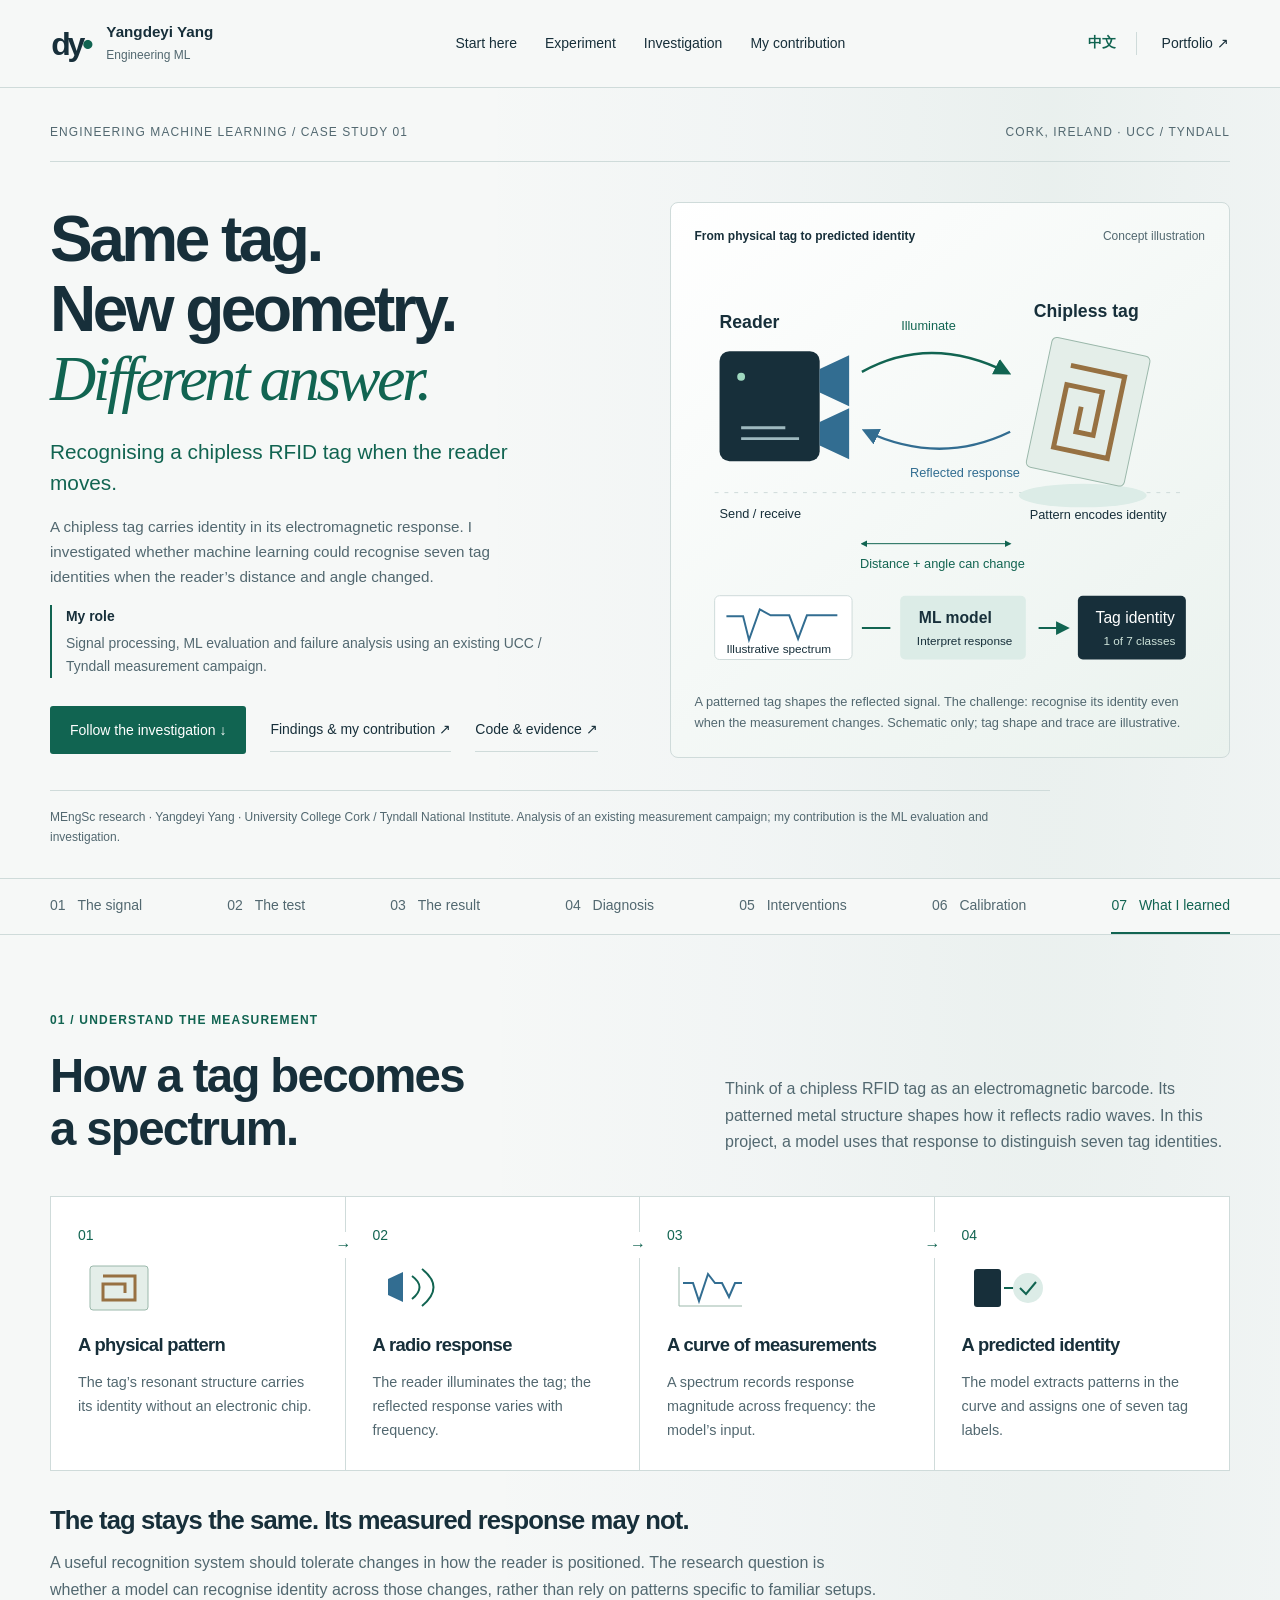
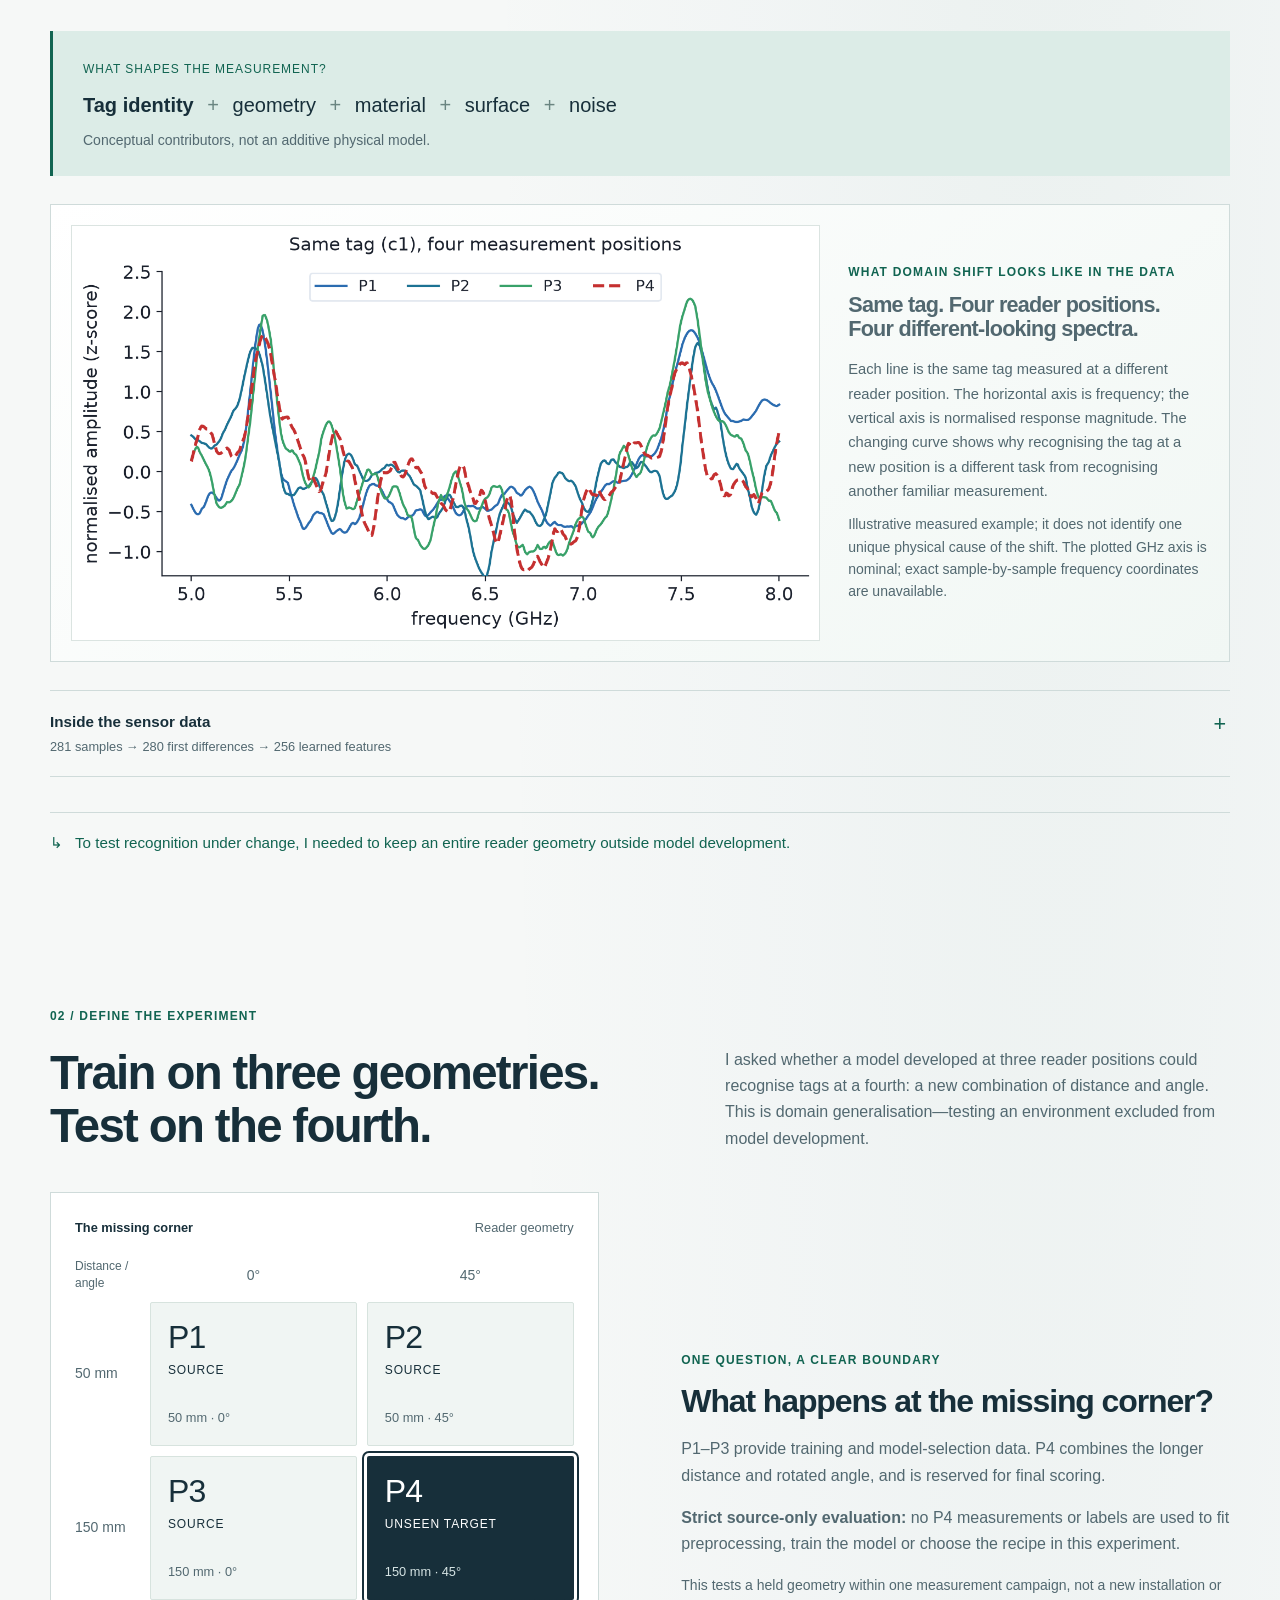
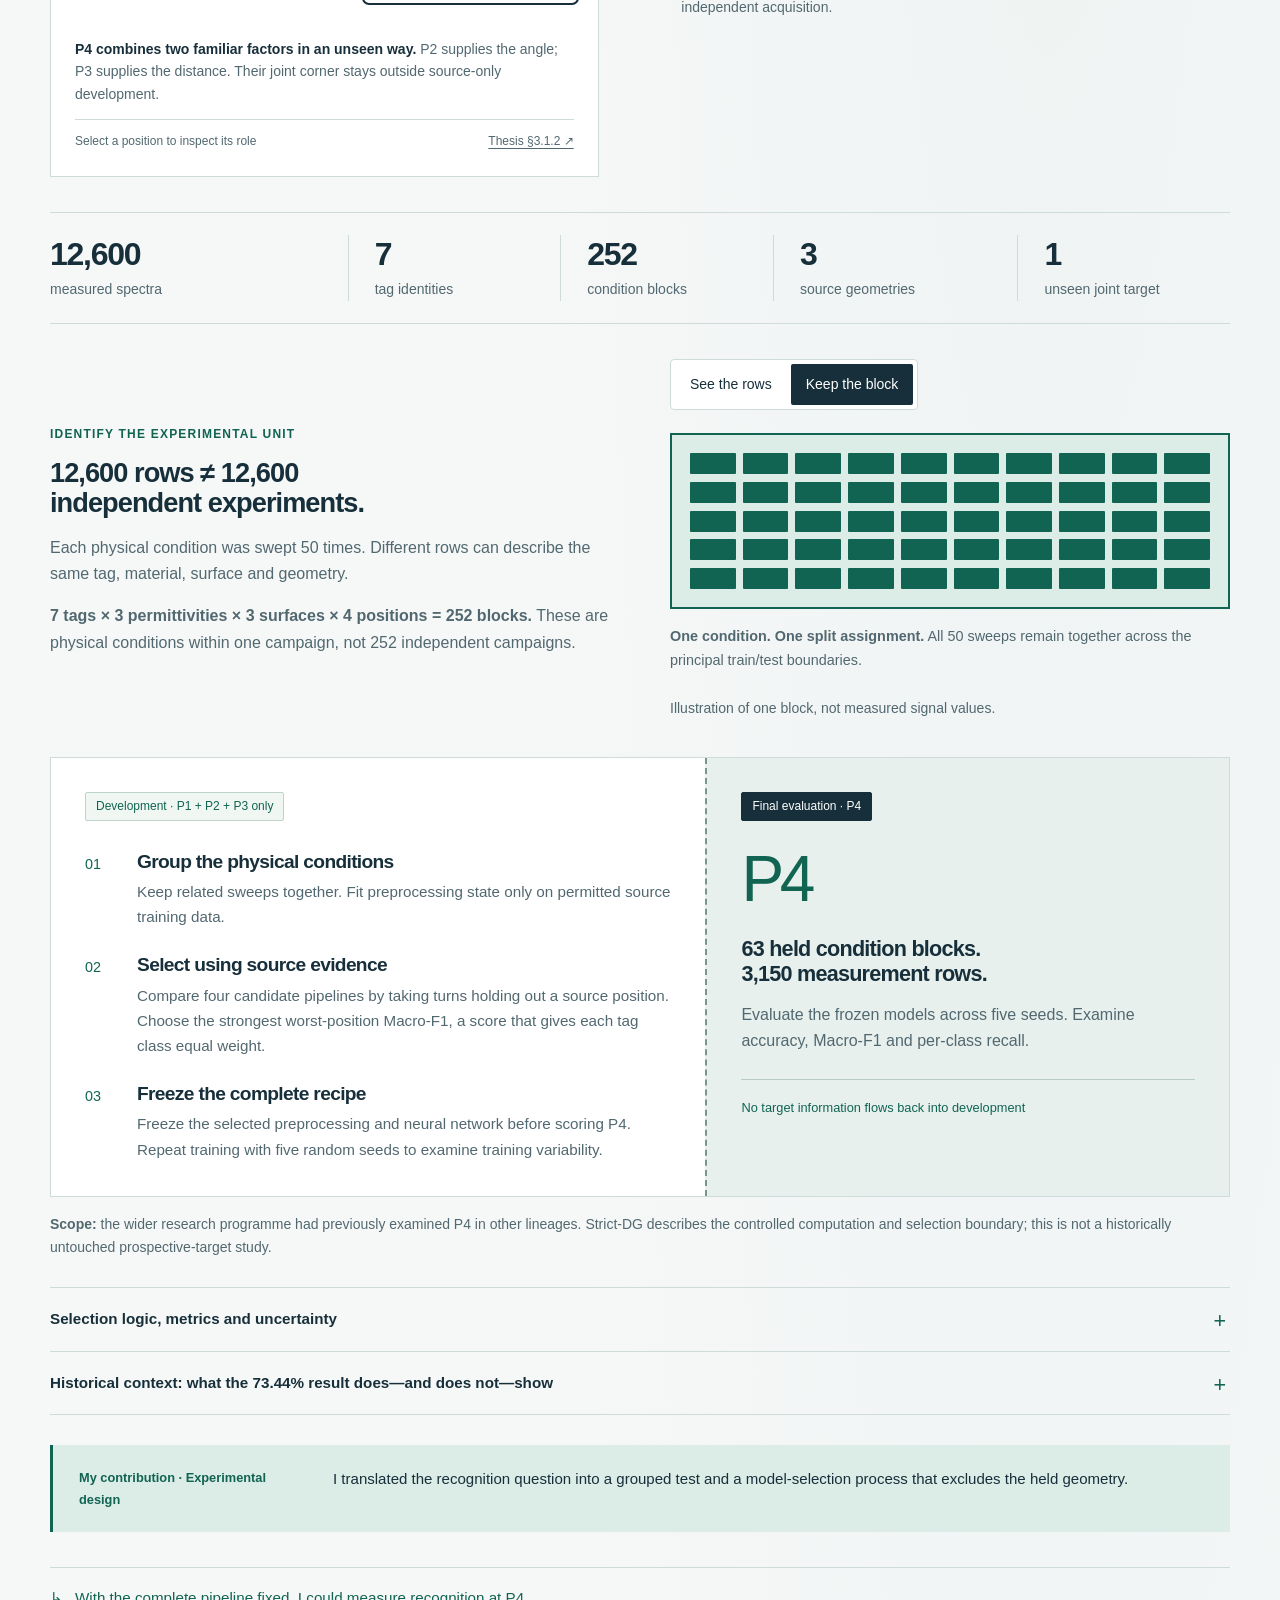
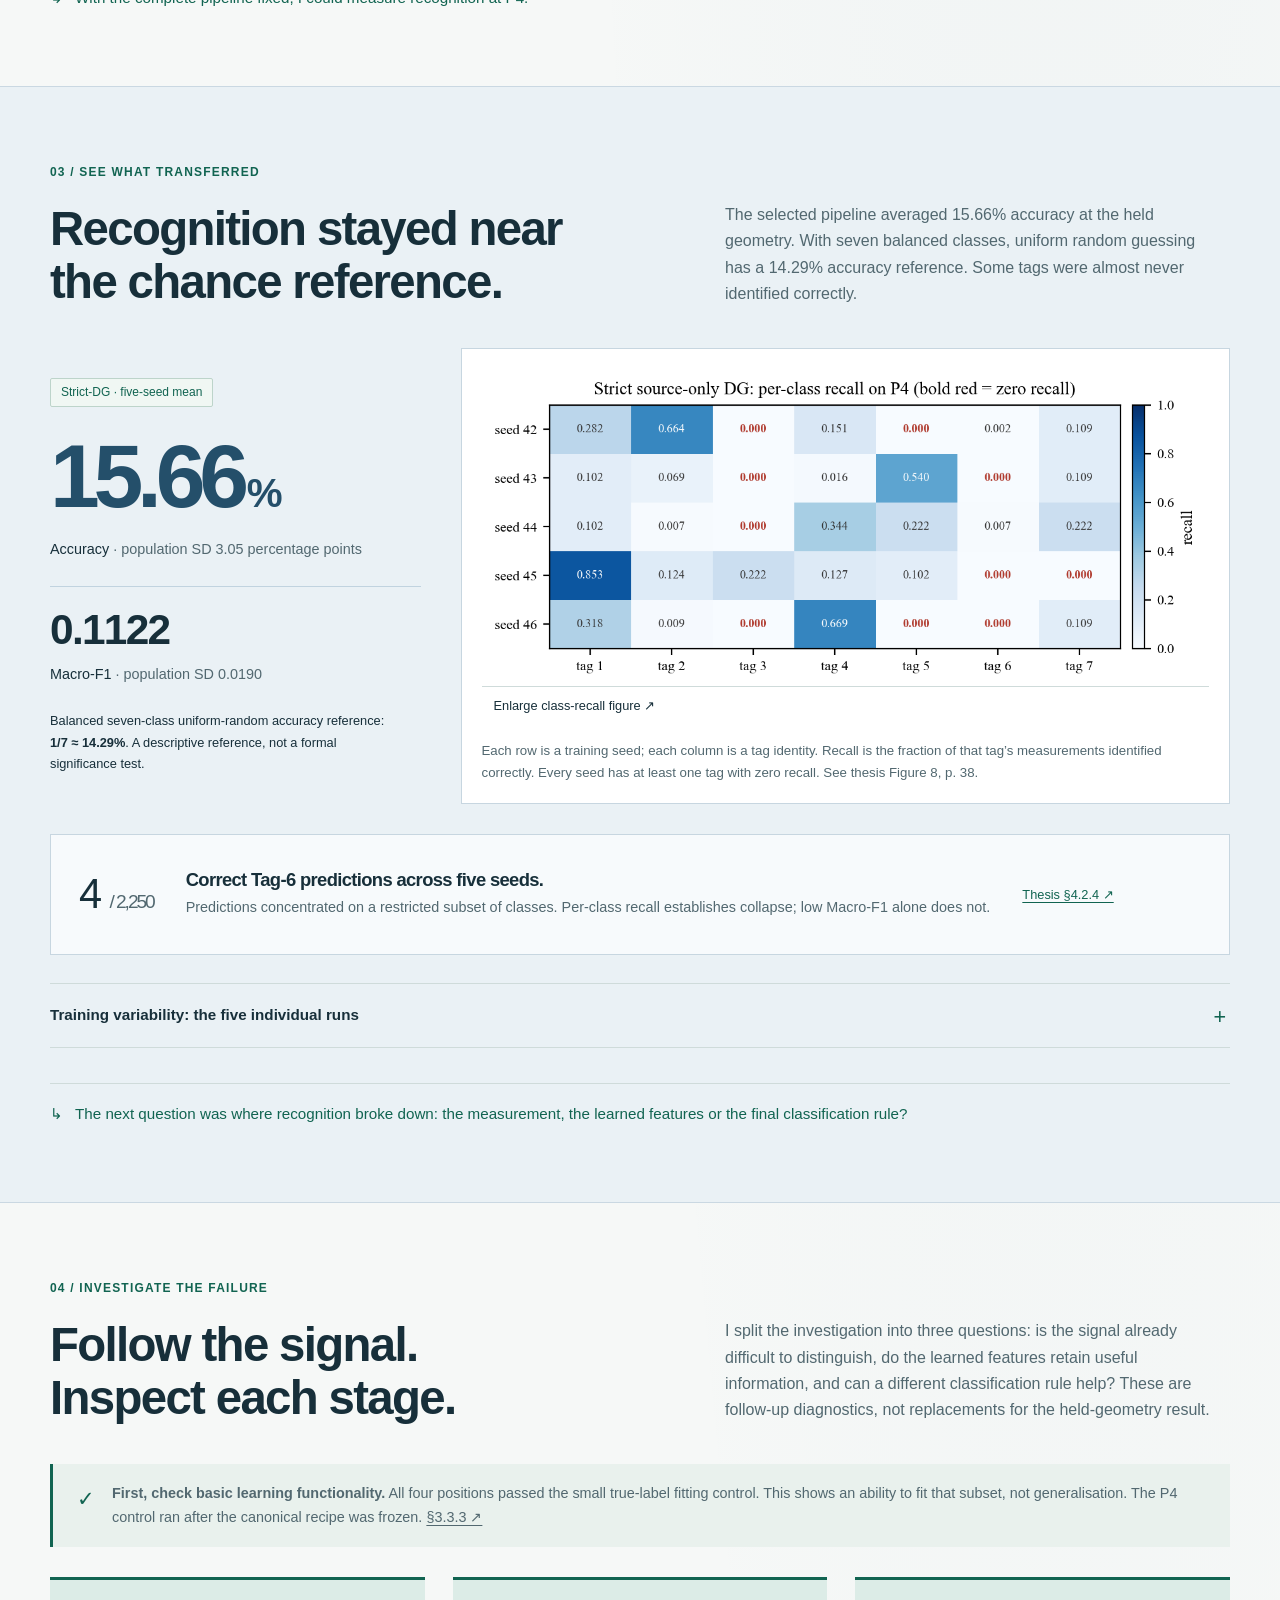
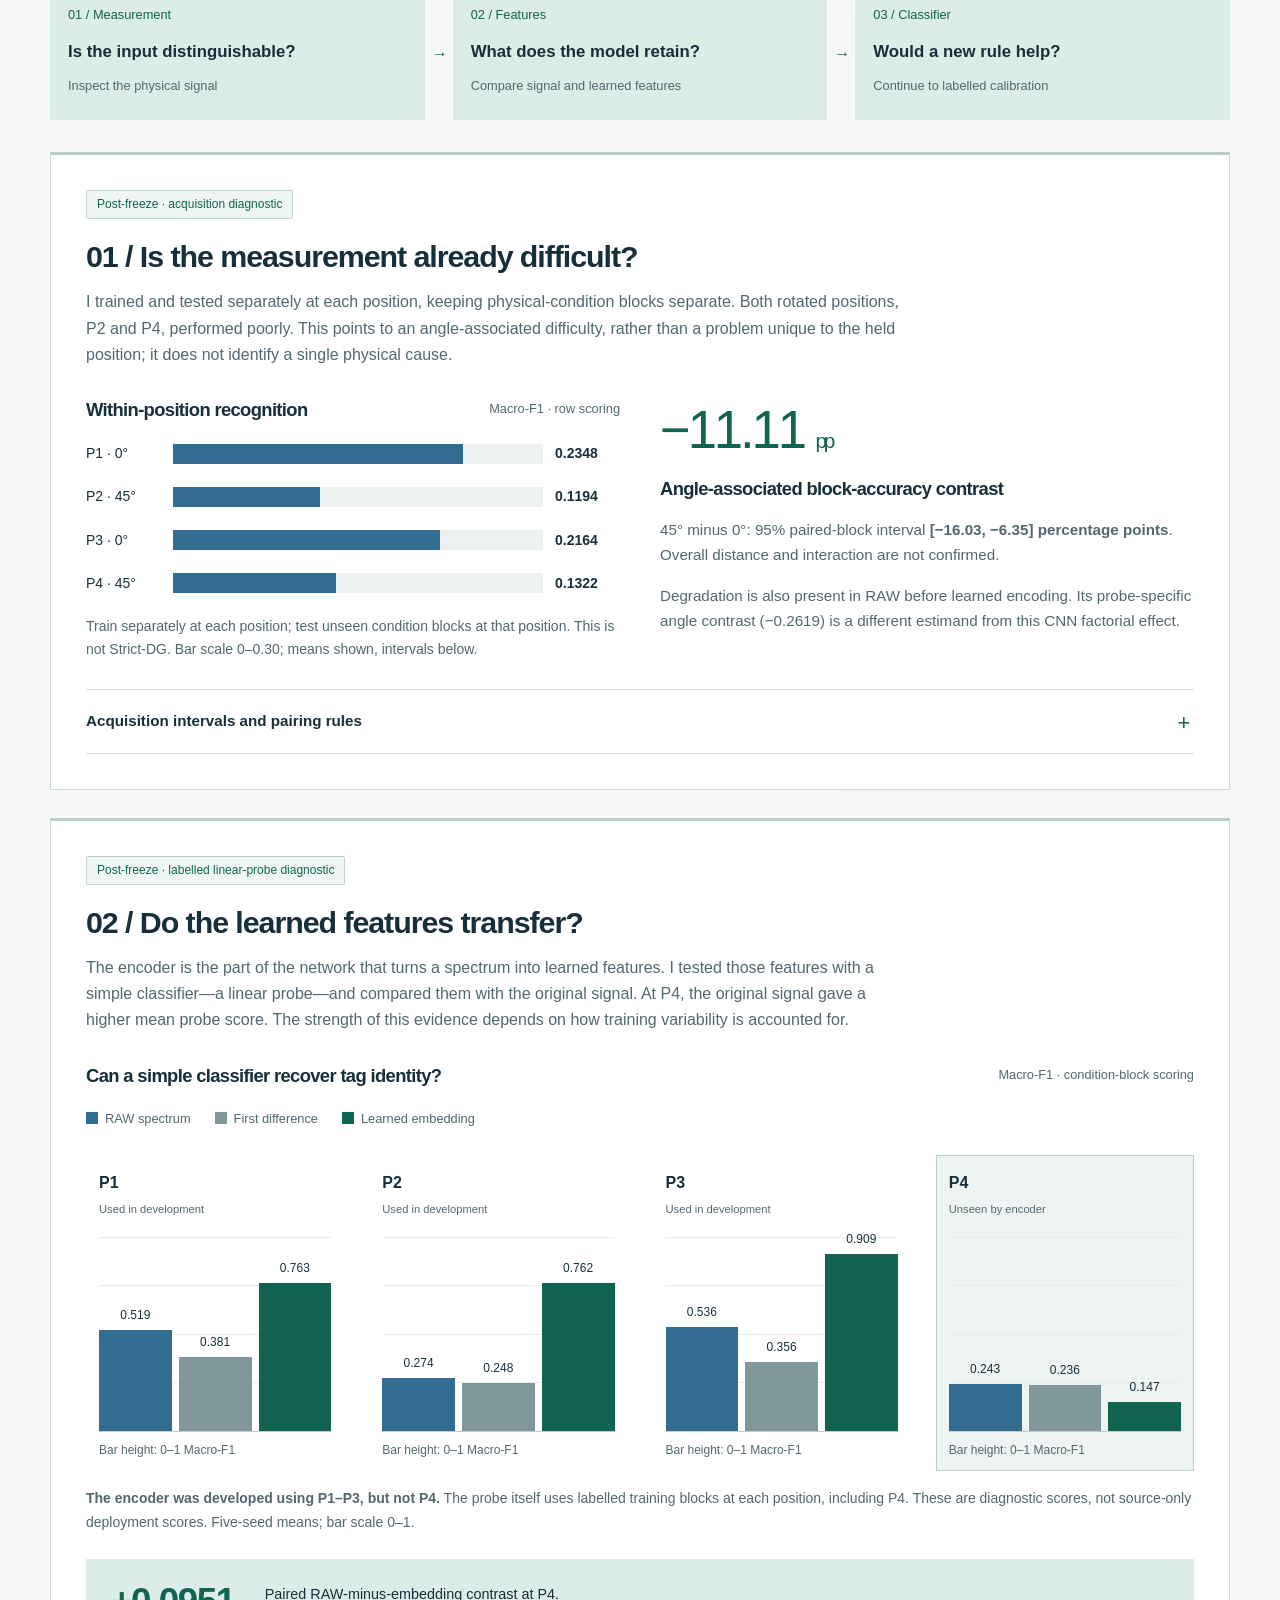
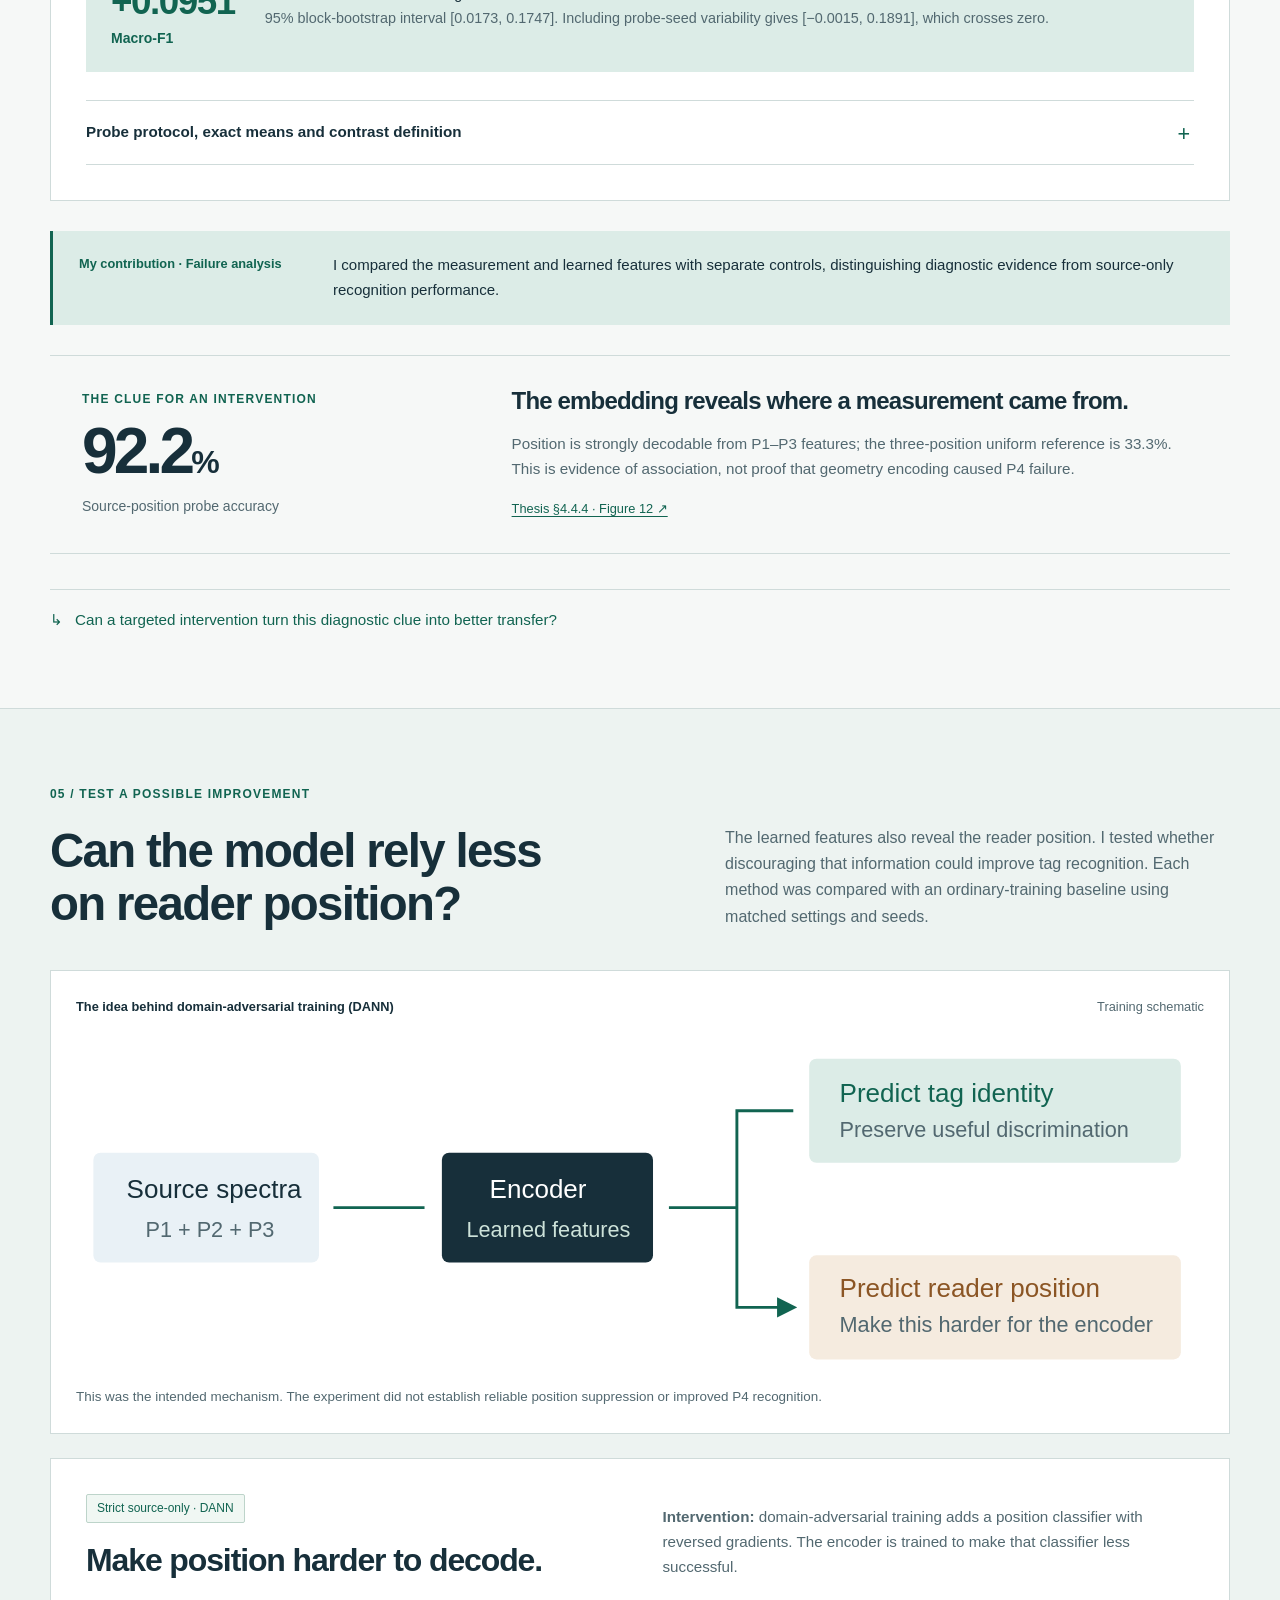
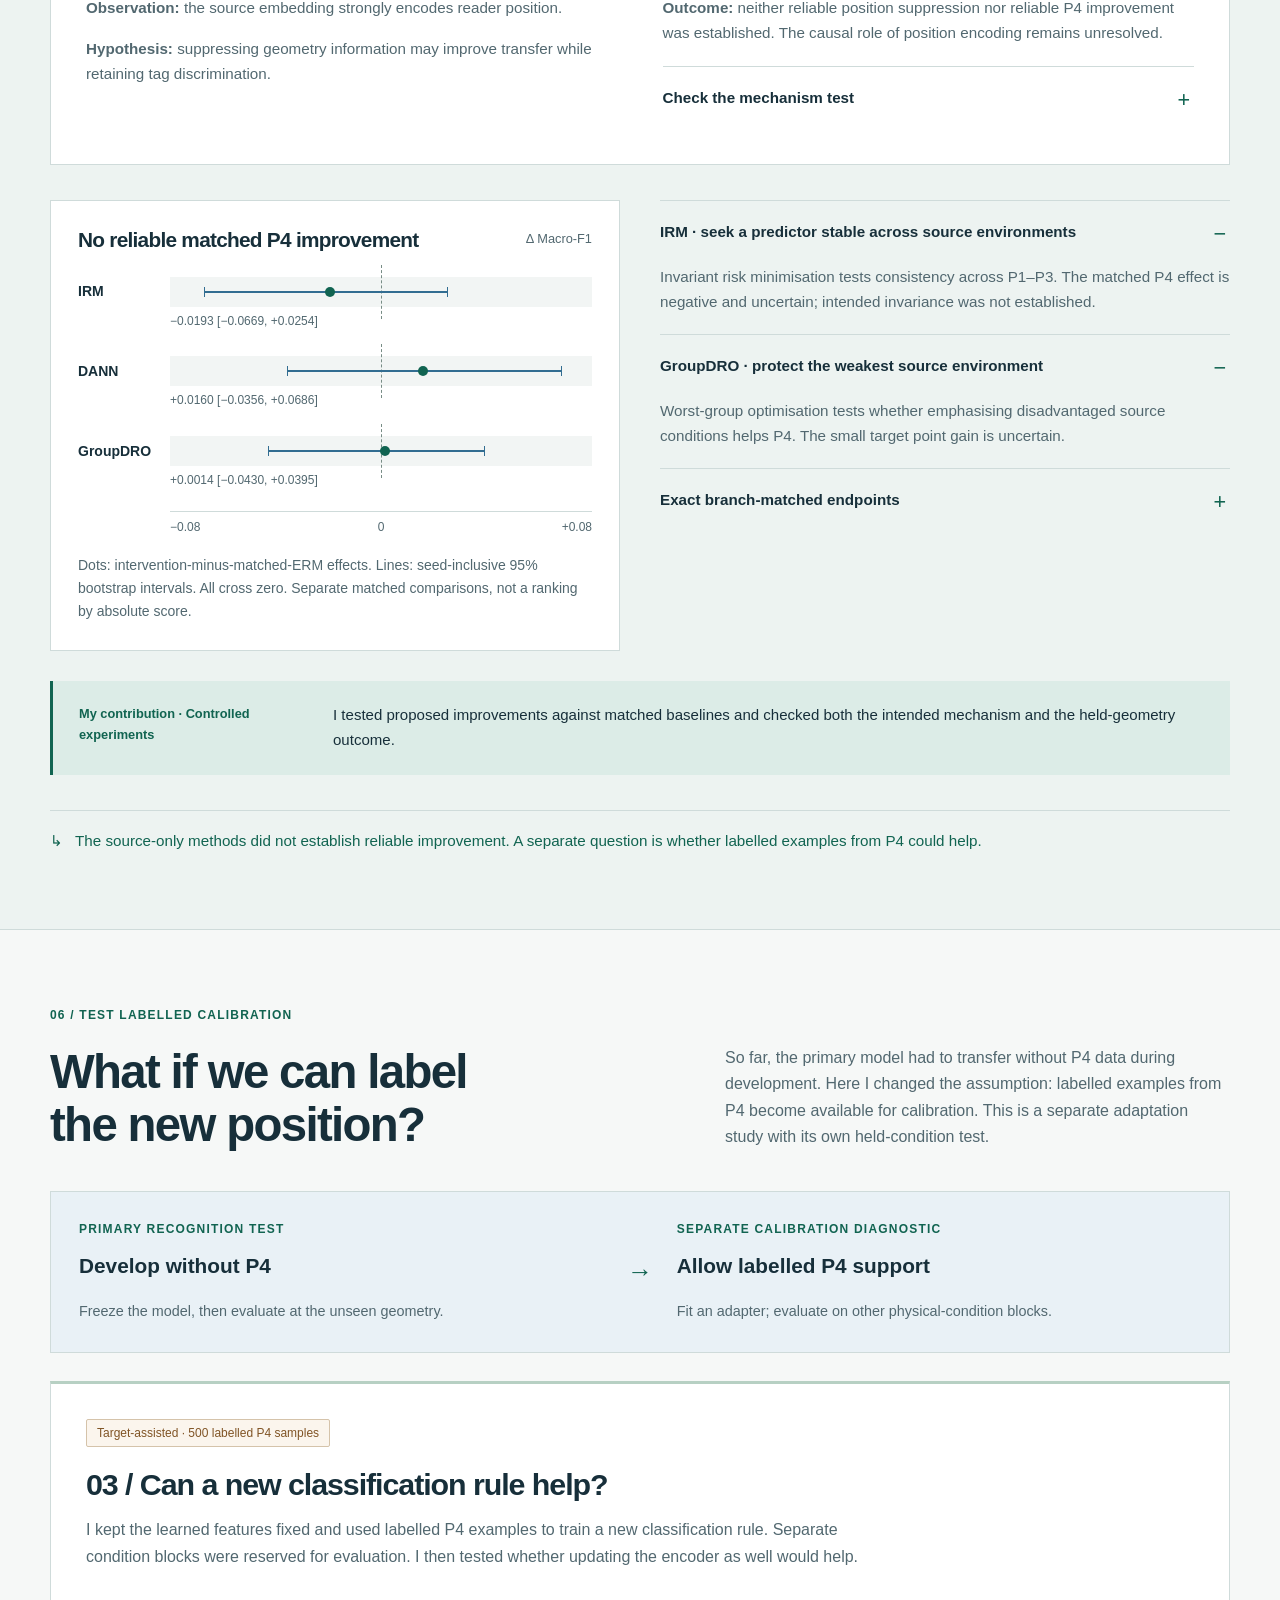
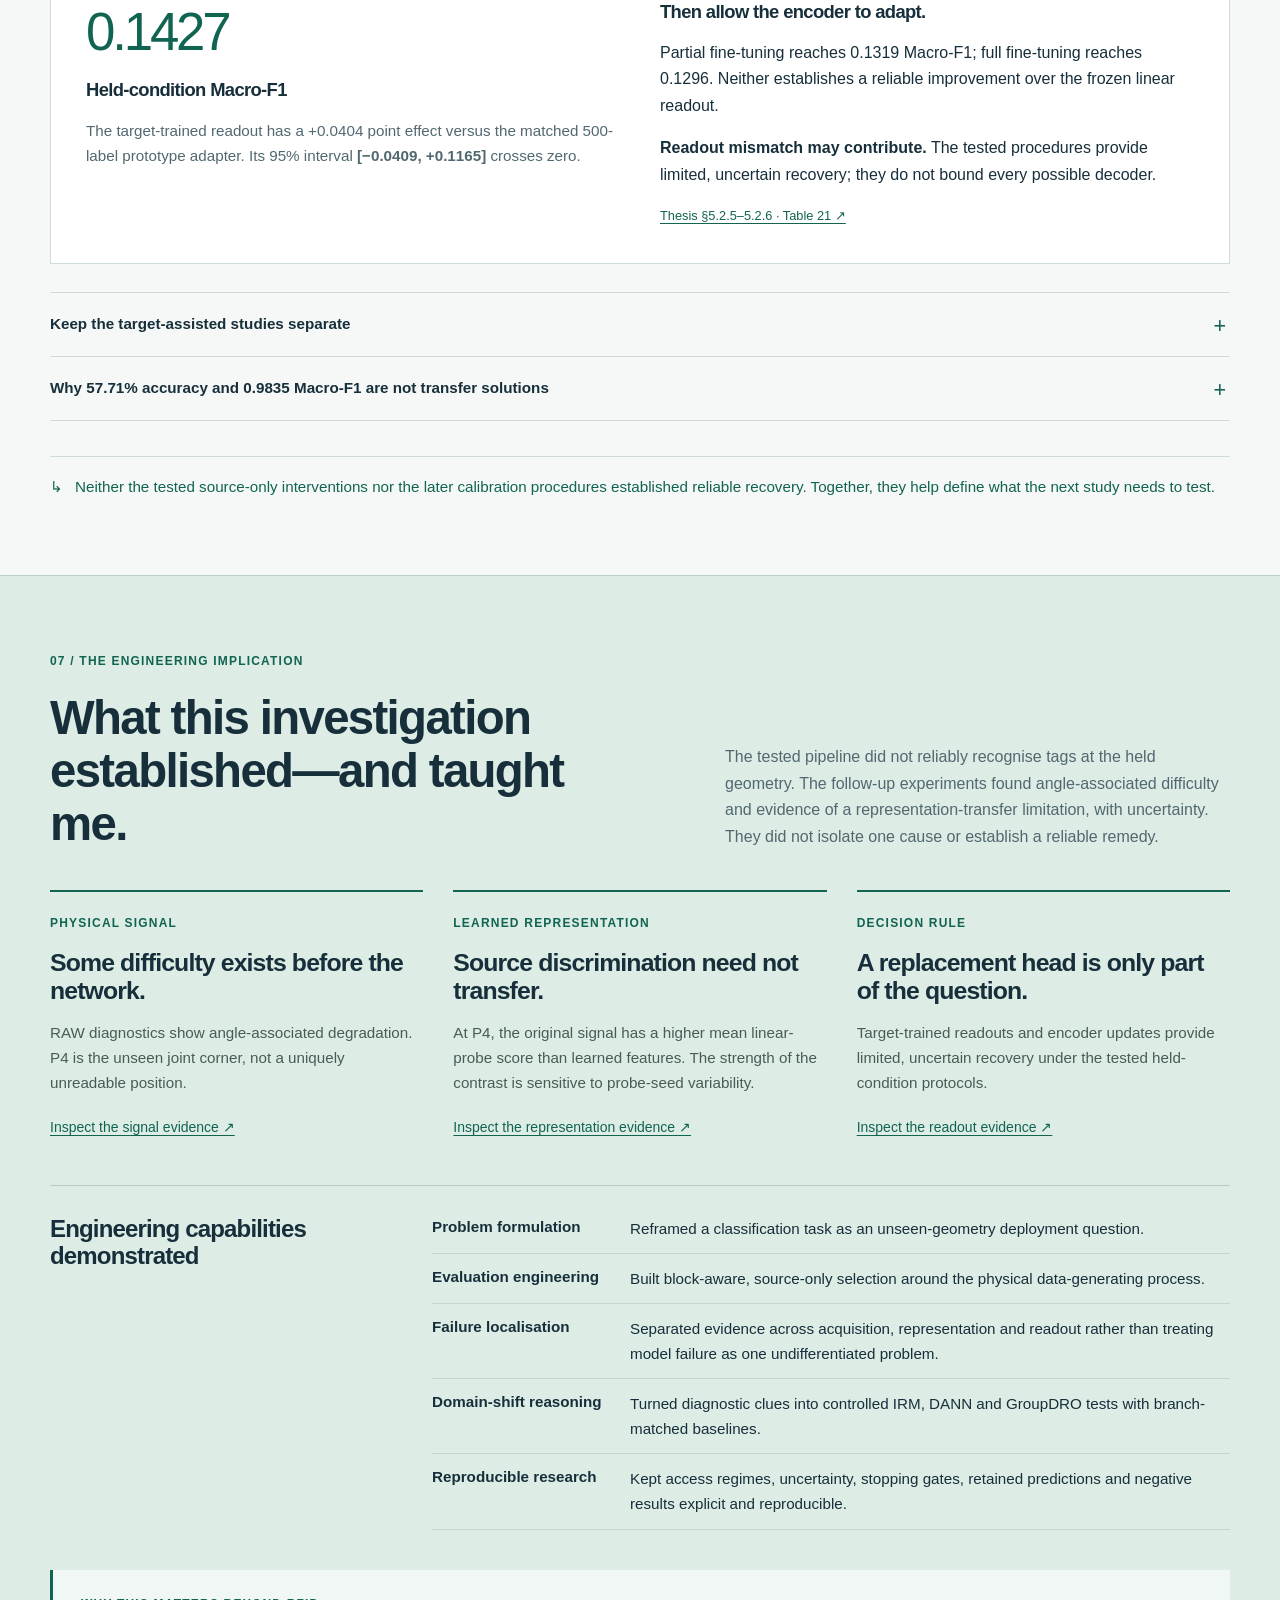
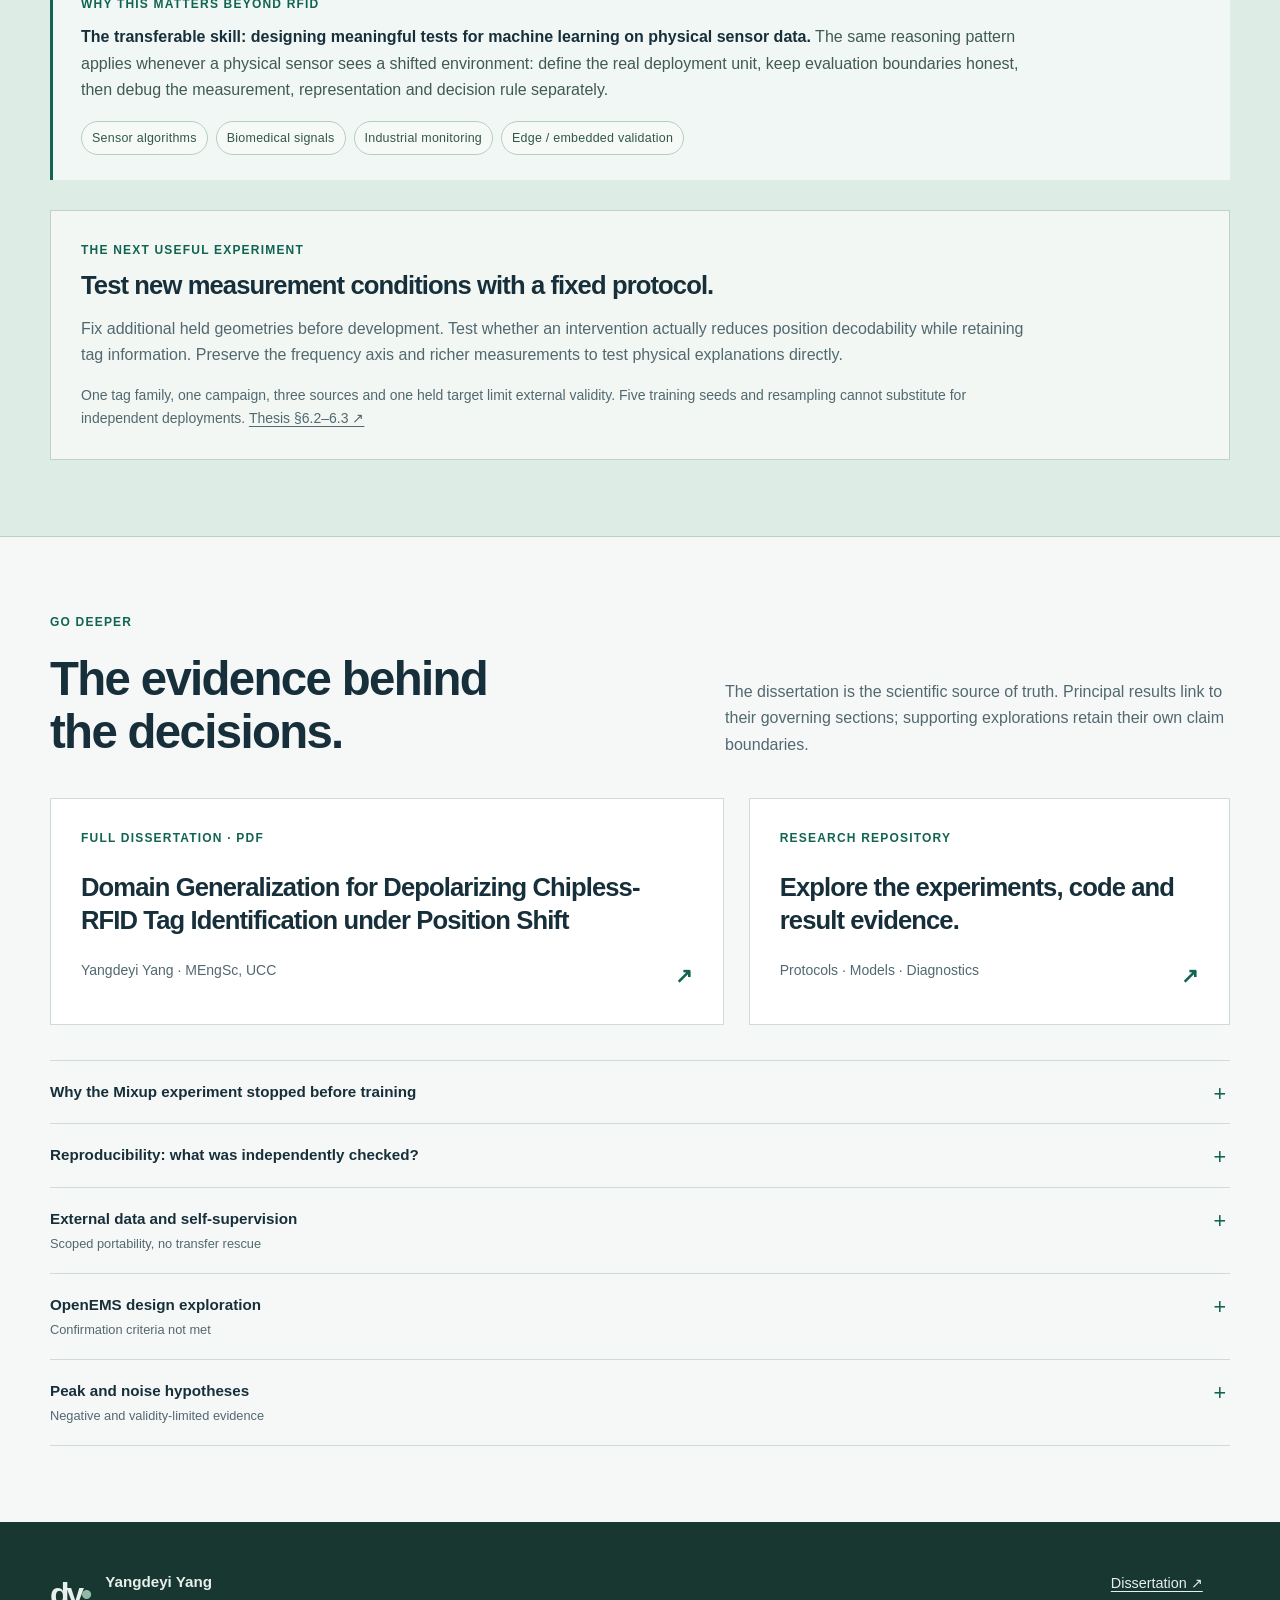
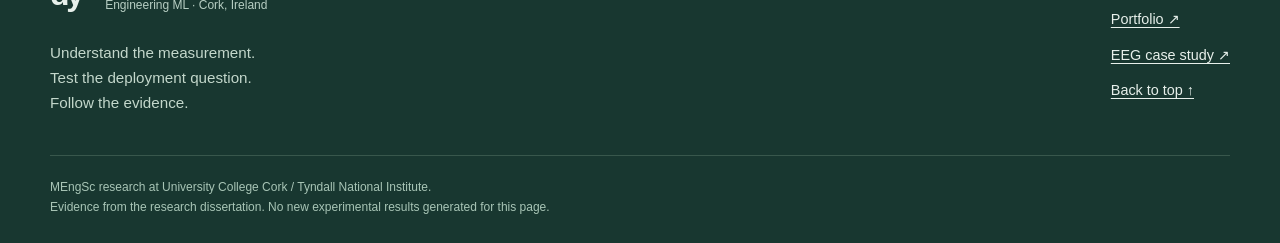
==== commit 4a4f7cbc: "Add Chinese portfolio and project pages" ====
--- a/CRFID-research-website/index.html
+++ b/CRFID-research-website/index.html
@@ -23,7 +23,7 @@
 <a class="identity" href="#hero" aria-label="Yangdeyi Yang, back to top"><span class="monogram">dy<span>•</span></span><span>Yangdeyi Yang<small>Engineering ML</small></span></a>
 <button class="menu-toggle" aria-expanded="false" aria-controls="main-nav" hidden>Menu <span aria-hidden="true">+</span></button>
 <nav id="main-nav" aria-label="Main navigation"><a href="#physical-problem">Start here</a><a href="#strict-test">Experiment</a><a href="#diagnostics">Investigation</a><a href="#conclusions">My contribution</a></nav>
-<a class="portfolio-link" href="https://derekamethy.github.io/">Portfolio ↗</a>
+<div class="header-links"><a class="language-switch" href="./zh.html" lang="zh-CN">中文</a><a class="portfolio-link" href="https://derekamethy.github.io/">Portfolio ↗</a></div>
 </header>
 <main id="main">
 <section class="hero wrap" id="hero" aria-labelledby="hero-title">
--- a/CRFID-research-website/src/styles/case-study.css
+++ b/CRFID-research-website/src/styles/case-study.css
@@ -31,7 +31,7 @@
 .identity small{display:block;font-size:.75rem;color:var(--muted);font-weight:400;margin-top:4px}
 .monogram{font-size:2rem;font-weight:700;letter-spacing:-.1em;line-height:1}.monogram span{color:var(--green);letter-spacing:0}
 .site-header nav{display:flex;gap:28px;font-size:.875rem}.site-header nav a{text-decoration:none}
-.portfolio-link{font-size:.875rem;text-decoration:none;border-left:1px solid var(--line);padding-left:25px}
+.header-links{display:flex;align-items:center;gap:20px}.portfolio-link{font-size:.875rem;text-decoration:none;border-left:1px solid var(--line);padding-left:25px}.language-switch{font-size:.85rem;text-decoration:none;color:var(--green);font-weight:650}
 .menu-toggle{display:none;padding:8px 12px;border-radius:4px;min-height:44px}
 .hero{padding-top:35px;padding-bottom:30px}
 .hero-context{display:flex;justify-content:space-between;border-bottom:1px solid var(--line);padding-bottom:18px;font-size:.75rem;text-transform:uppercase;letter-spacing:.09em;color:var(--muted);gap:20px}
@@ -314,6 +314,10 @@
 .chart-axis.seed-axis{margin-left:49px;margin-right:59px}
 }
 @media(prefers-reduced-motion:reduce){html{scroll-behavior:auto}*,*:before,*:after{transition:none!important;animation:none!important}}
+
+/* Chinese reading mode: keep CJK line lengths, type scale and navigation compact. */
+.zh-page{font-family:"Noto Sans SC","Microsoft YaHei","PingFang SC","Hiragino Sans GB",Arial,sans-serif;line-height:1.8}.zh-page h1,.zh-page h2,.zh-page h3,.zh-page h4{letter-spacing:-.02em;line-height:1.3}.zh-page h1{line-height:1.18}.zh-page .hero-copy em{font-family:"STKaiti","KaiTi",serif}.zh-page .hero-lead{line-height:1.65}.zh-page .section-heading>p,.zh-page .hero-contribution,.zh-page .detail-body{line-height:1.85}.zh-page .measurement-flow p,.zh-page .synthesis-grid p{line-height:1.75}.zh-page .decision-note p{line-height:1.8}.zh-page .chapter-nav a{letter-spacing:0}.zh-page .language-switch{letter-spacing:0}.zh-page .access-index{font-family:var(--font)}
+@media(max-width:760px){.site-header .header-links{margin-left:auto}.site-header .language-switch{display:block;padding:10px 0}.zh-page .site-header nav{display:none}.zh-page .hero .sensor-scene{order:2}.zh-page .chapter-nav nav{gap:18px}.zh-page .chapter-nav a{font-size:.78rem}.zh-page .section-heading h2{line-height:1.35}.zh-page .hero-copy h1{font-size:clamp(2.45rem,9vw,3.45rem)}.zh-page .measurement-flow h3{line-height:1.35}.zh-page .geometry-role{font-size:.7rem}.zh-page .geometry-coordinate{line-height:1.45}.zh-page .result-metrics .large-number{font-size:4.1rem}}
 @media print{
 .site-header,.chapter-nav,.actions,.diagnostic-tabs,.menu-toggle,dialog,.site-footer nav{display:none!important}
 body{background:#fff;color:#000}.wrap{width:100%}.section{padding-block:25px}.hero-grid,.section-heading{gap:20px}
@@ -370,3 +374,7 @@
 .step-illustration{display:block;width:88px;height:58px;margin-bottom:18px}.step-number{margin-bottom:12px}
 .adversarial-diagram .dann-mobile{display:none}
 @media(max-width:760px){.adversarial-diagram .dann-wide{display:none}.adversarial-diagram .dann-mobile{display:block;width:min(100%,350px);margin-inline:auto}.step-illustration{margin-bottom:14px}}
+
+/* Chinese reading mode: keep CJK line lengths, type scale and navigation compact. */
+.zh-page{font-family:"Noto Sans SC","Microsoft YaHei","PingFang SC","Hiragino Sans GB",Arial,sans-serif;line-height:1.8}.zh-page h1,.zh-page h2,.zh-page h3,.zh-page h4{letter-spacing:-.02em;line-height:1.3}.zh-page h1{line-height:1.18}.zh-page .hero-copy em{font-family:"STKaiti","KaiTi",serif}.zh-page .hero-lead{line-height:1.65}.zh-page .section-heading>p,.zh-page .hero-contribution,.zh-page .detail-body{line-height:1.85}.zh-page .measurement-flow p,.zh-page .synthesis-grid p{line-height:1.75}.zh-page .decision-note p{line-height:1.8}.zh-page .chapter-nav a{letter-spacing:0}.zh-page .language-switch{letter-spacing:0}
+@media(max-width:760px){.site-header .header-links{margin-left:auto}.site-header .language-switch{display:block;padding:10px 0}.zh-page .site-header nav{display:none}.zh-page .hero{display:flex}.zh-page .hero-grid{display:contents}.zh-page .hero-copy{order:1}.zh-page .hero .sensor-scene{order:2}.zh-page .hero .credit-line{order:3}.zh-page .chapter-nav nav{gap:18px}.zh-page .chapter-nav a{font-size:.78rem}.zh-page .section-heading h2{line-height:1.35}.zh-page .hero-copy h1{font-size:clamp(2.45rem,9vw,3.45rem)}.zh-page .measurement-flow h3{line-height:1.35}.zh-page .geometry-role{font-size:.7rem}.zh-page .geometry-coordinate{line-height:1.45}.zh-page .result-metrics .large-number{font-size:4.1rem}}
